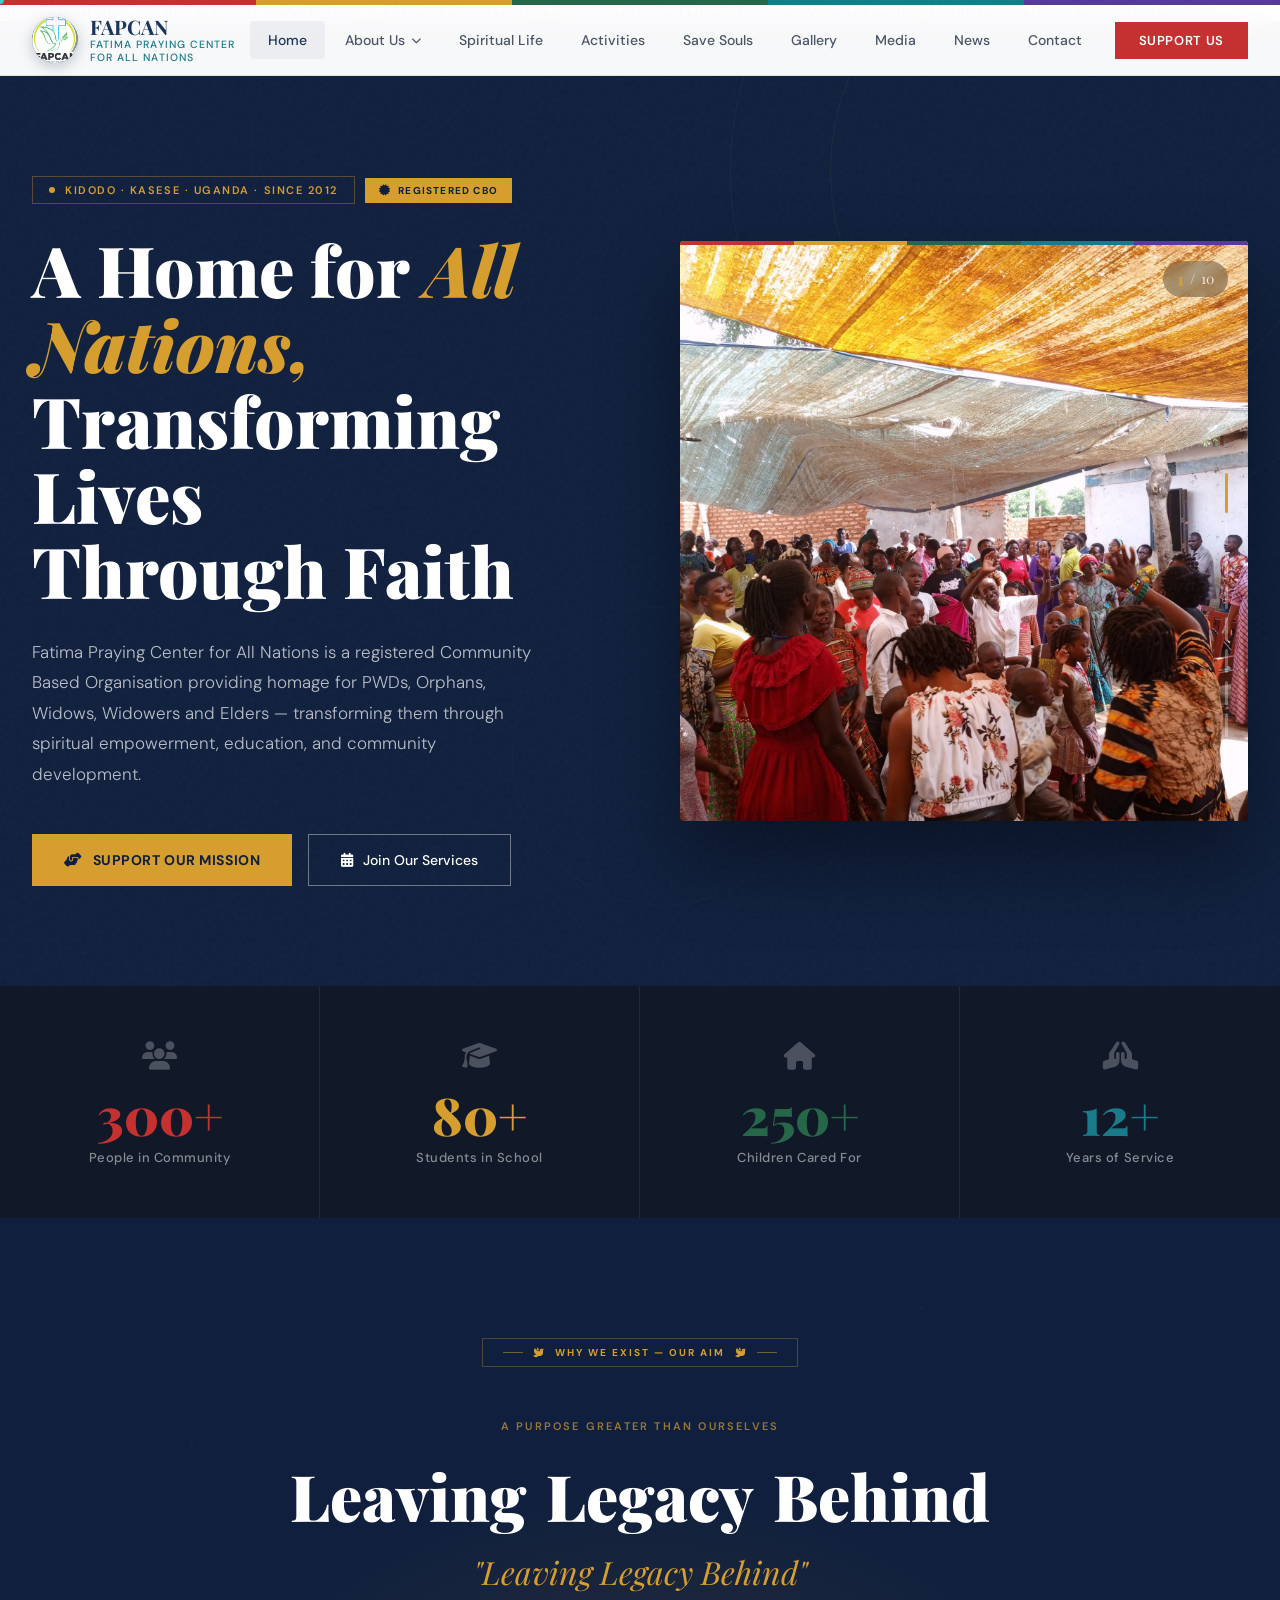
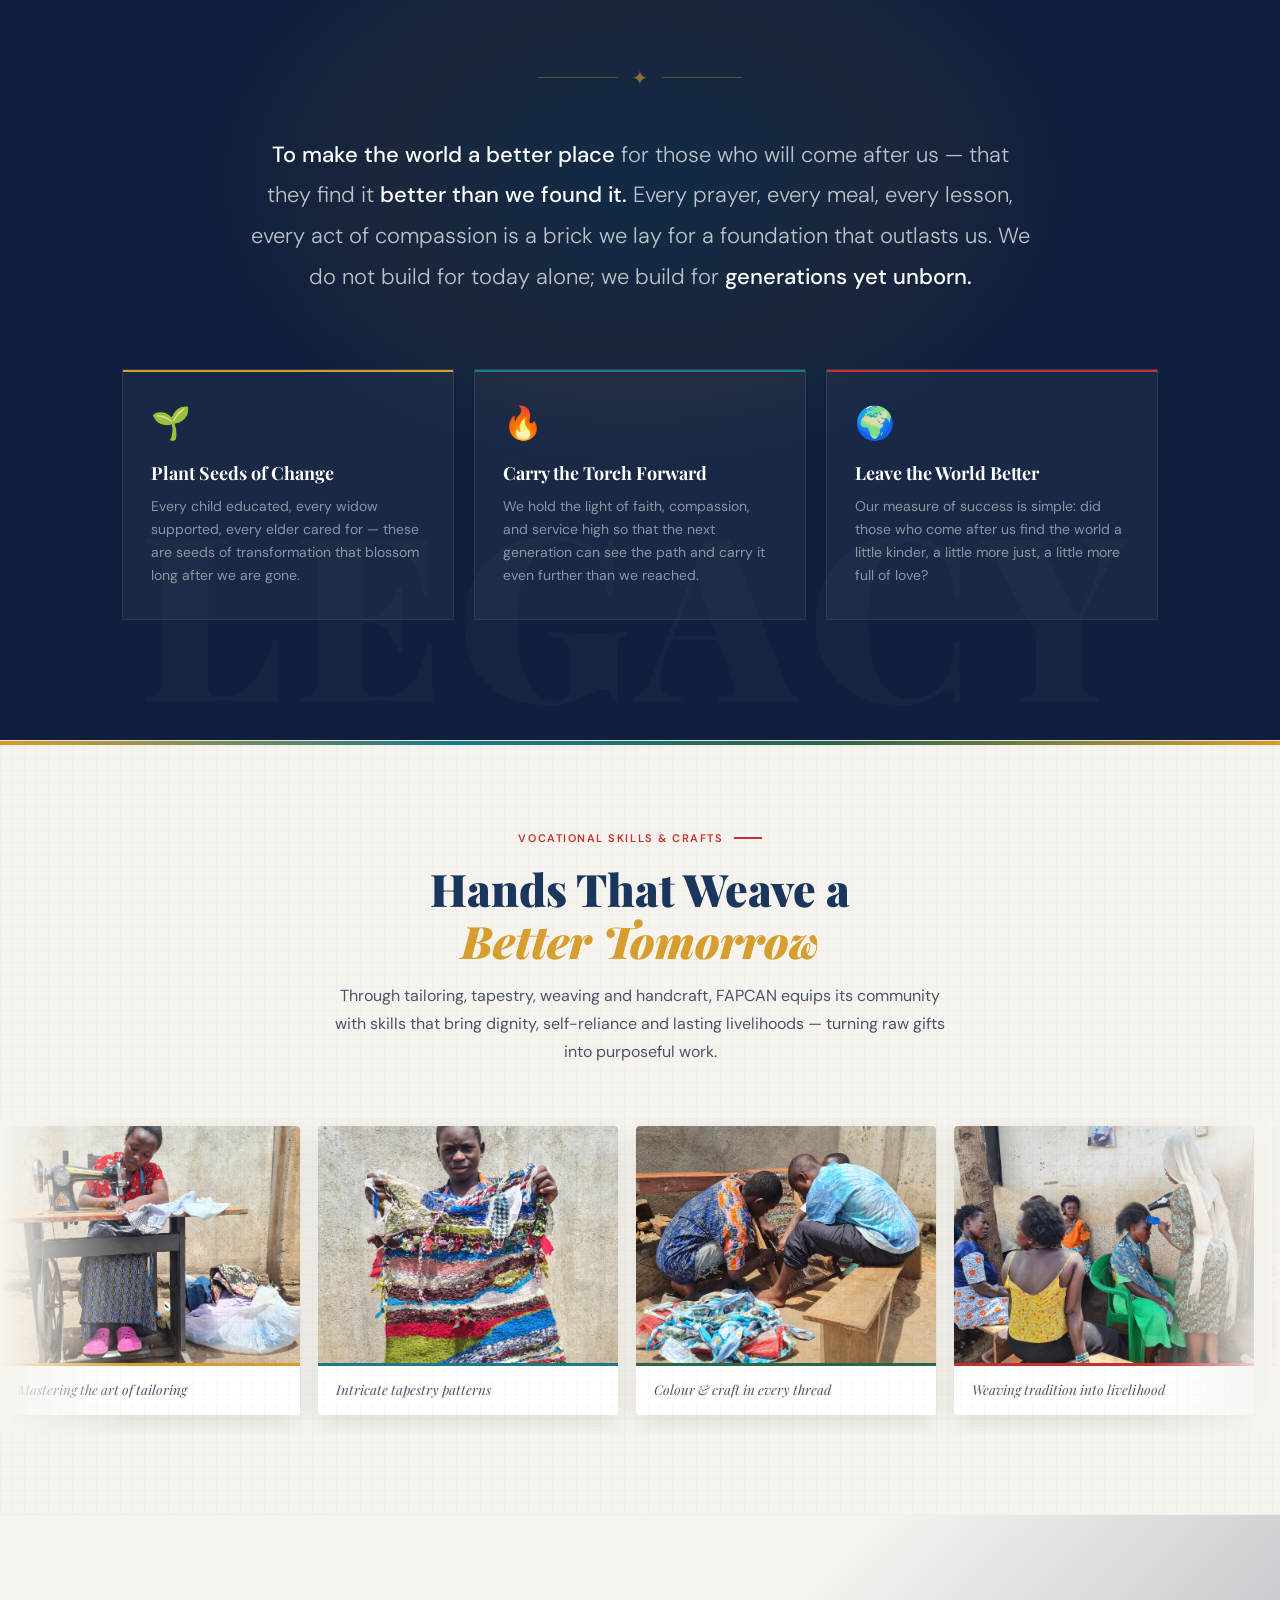
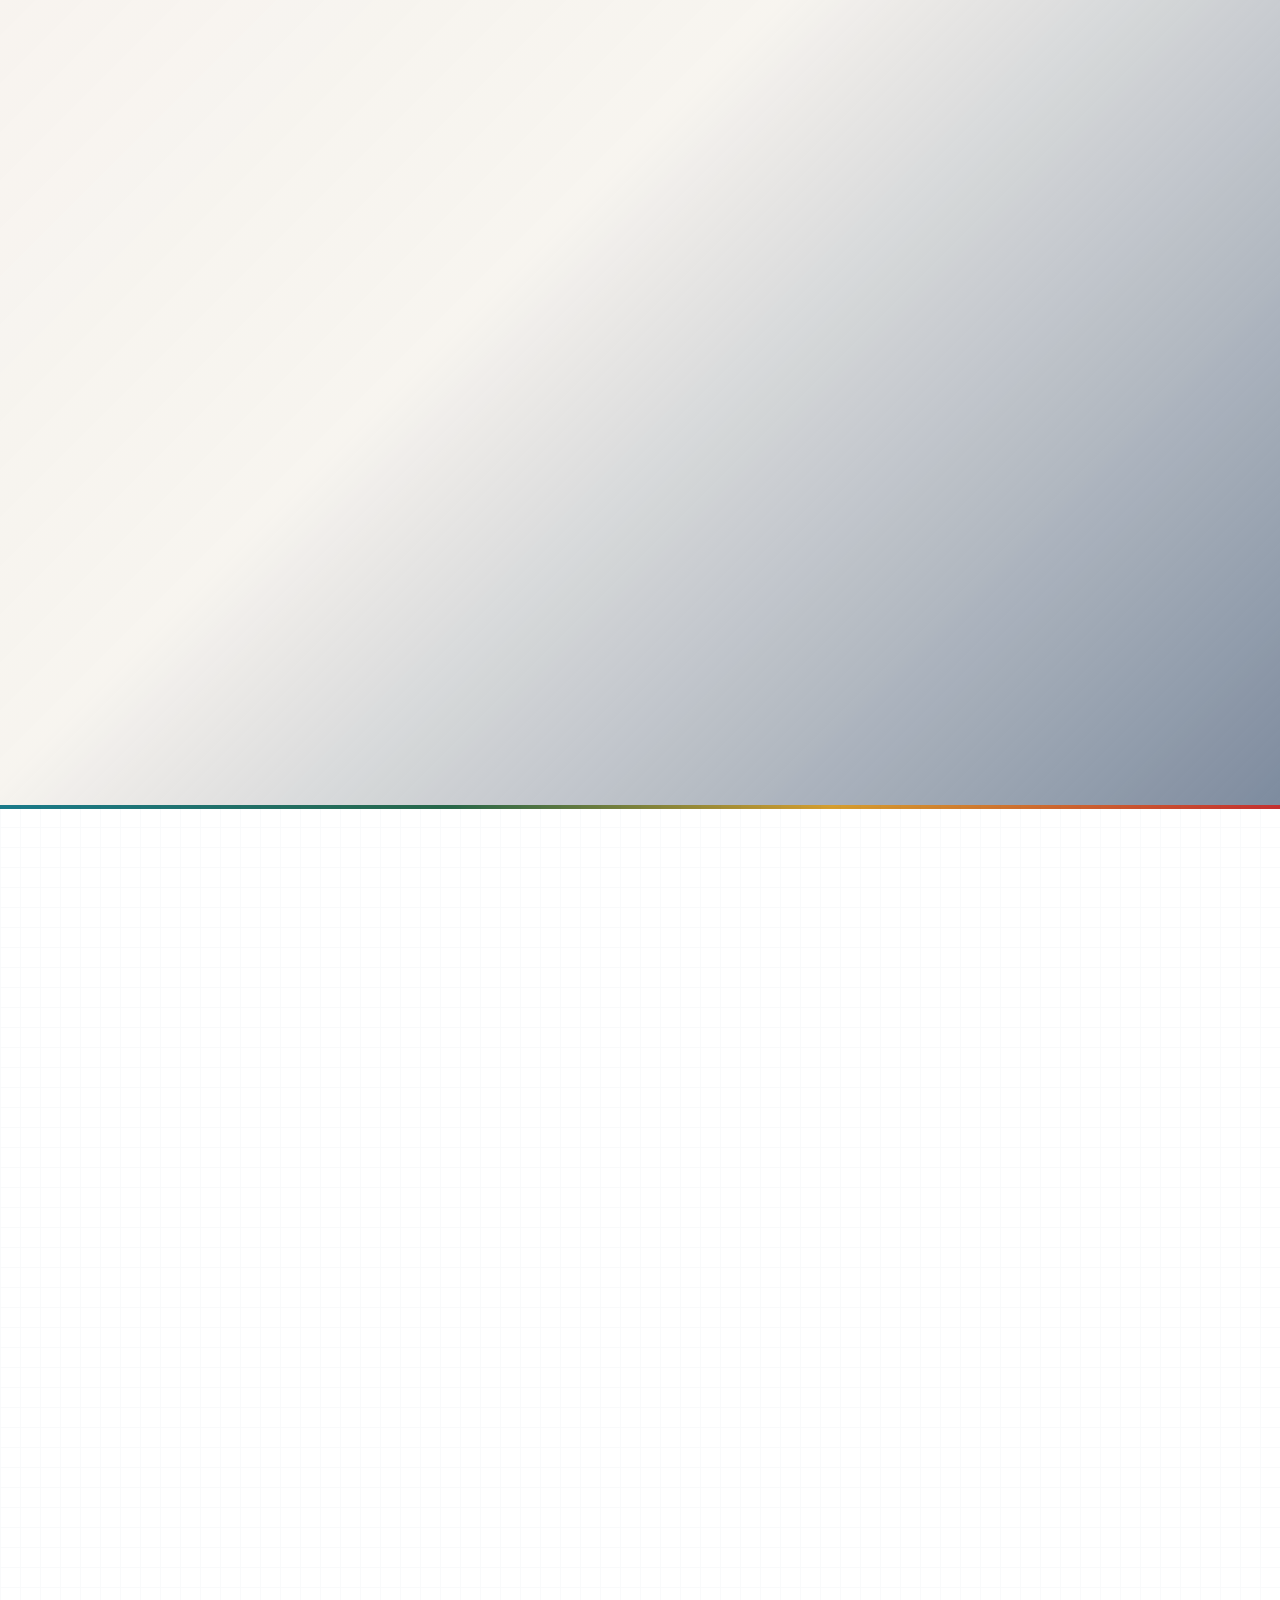
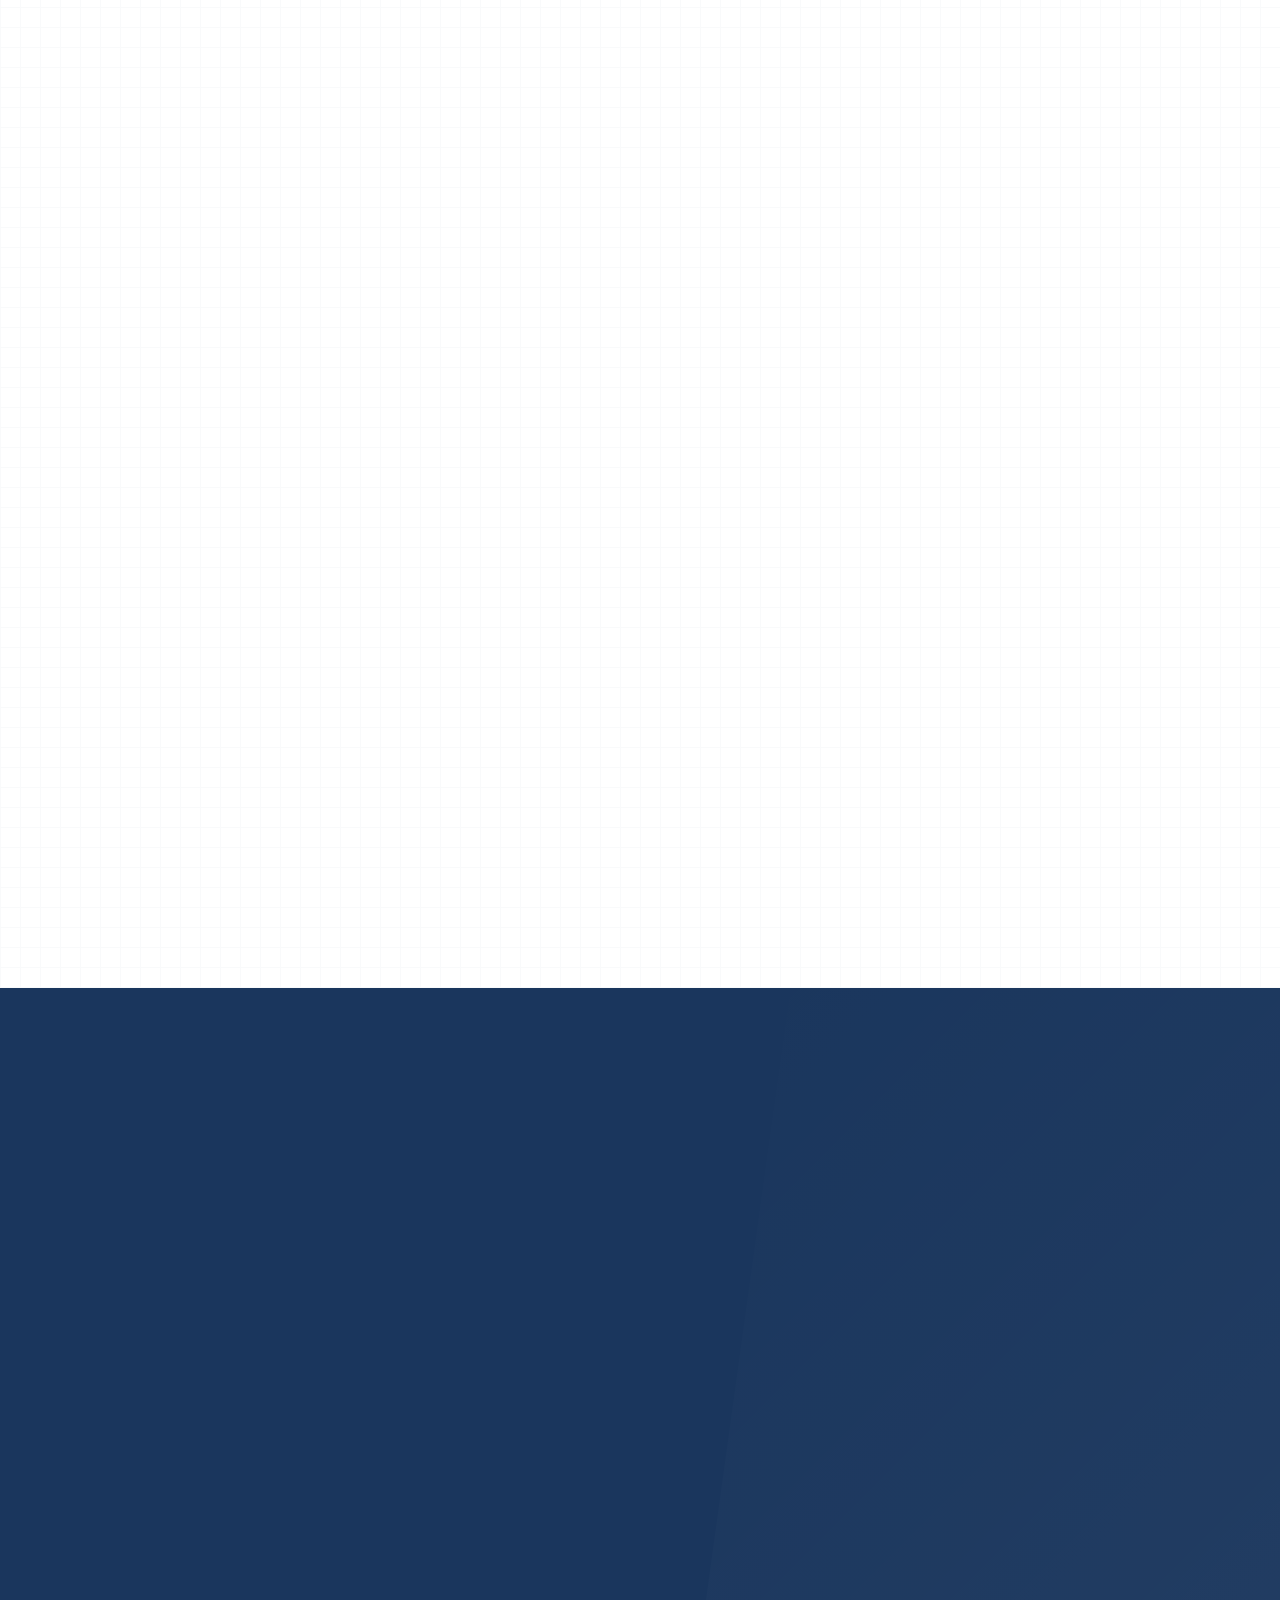
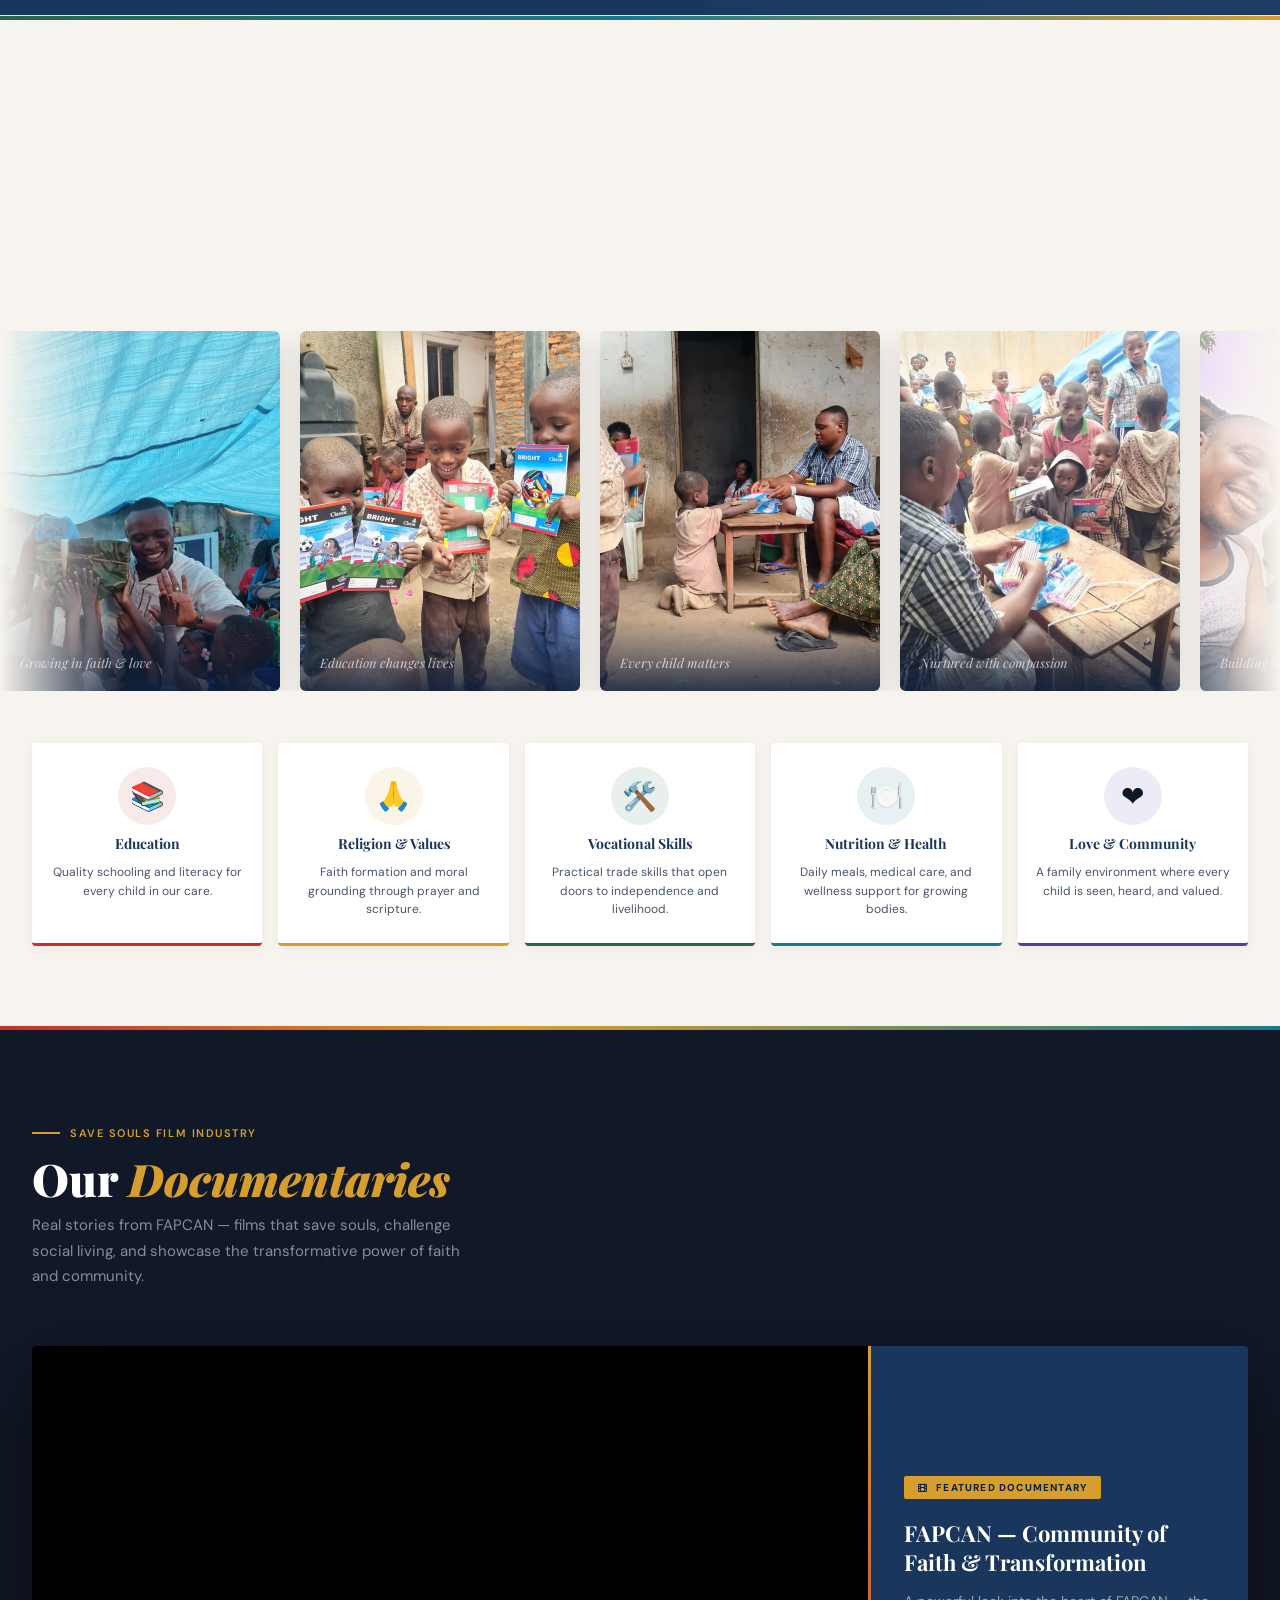
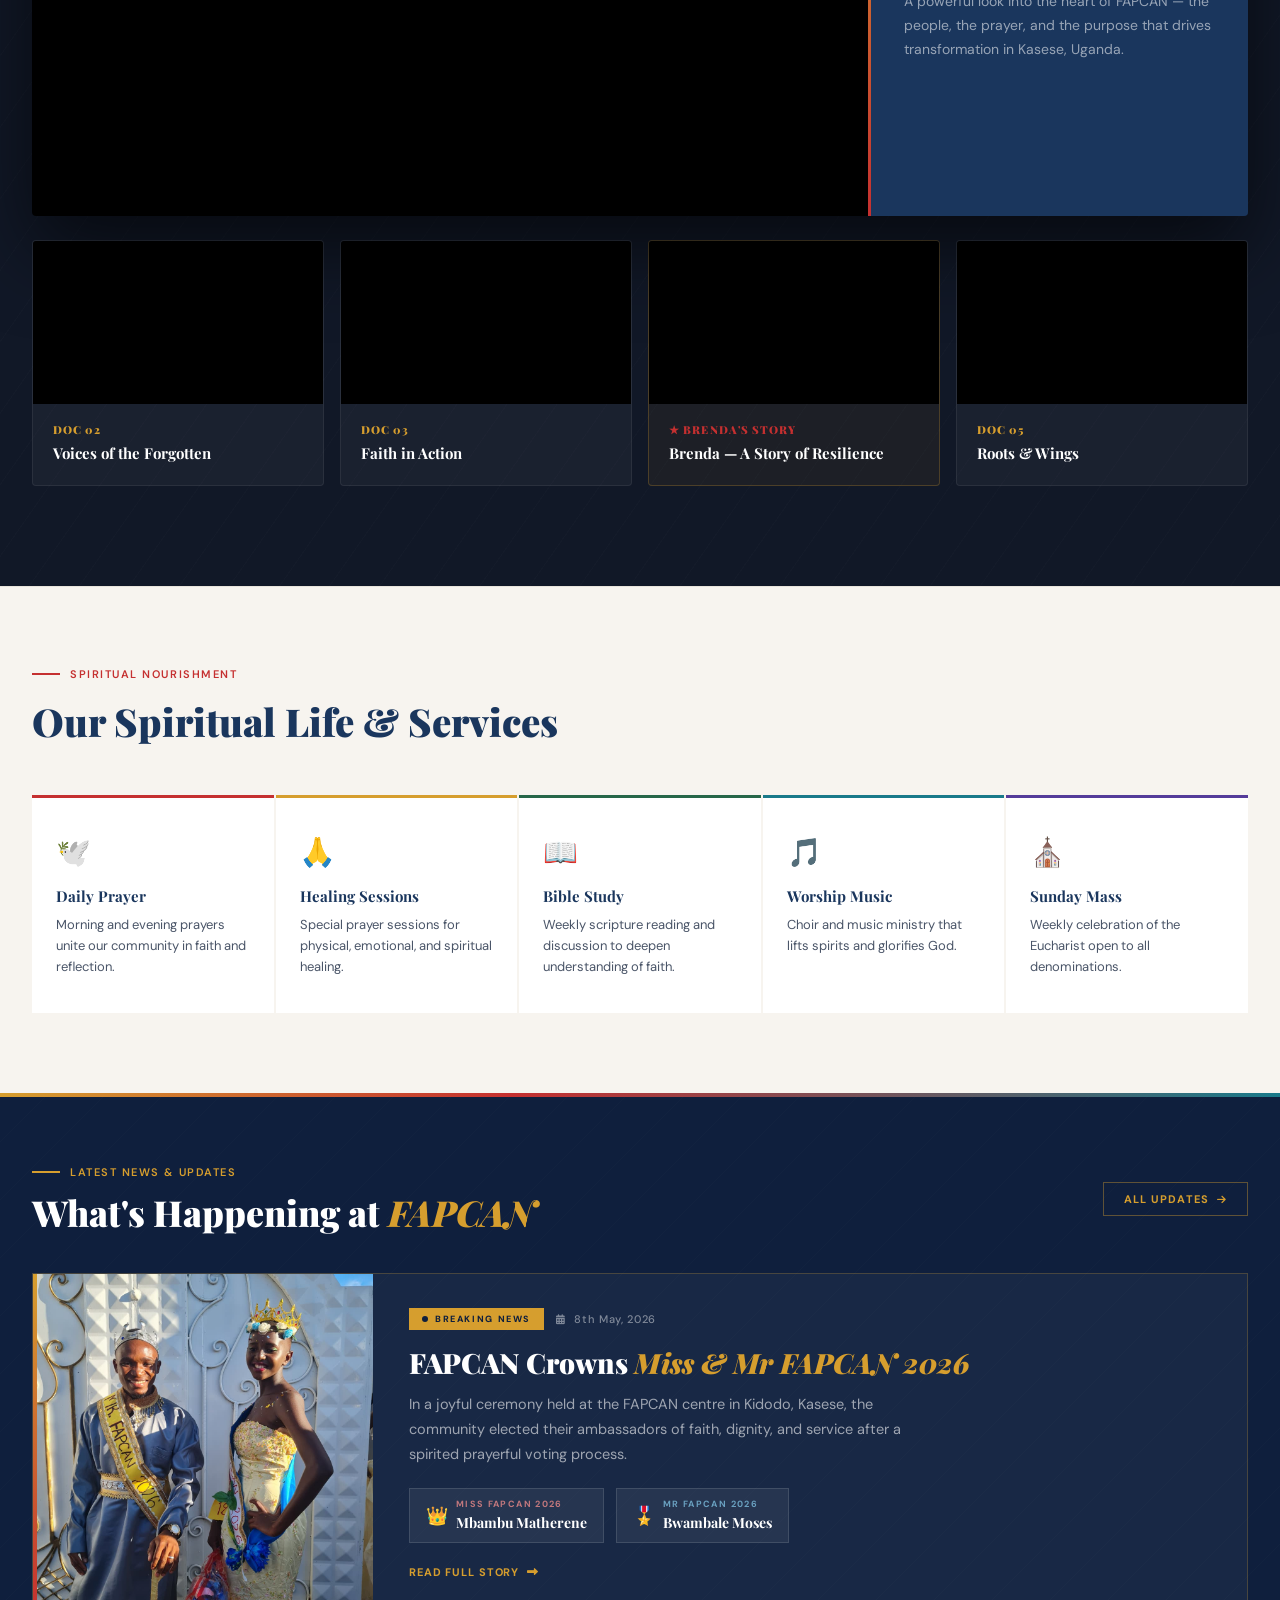
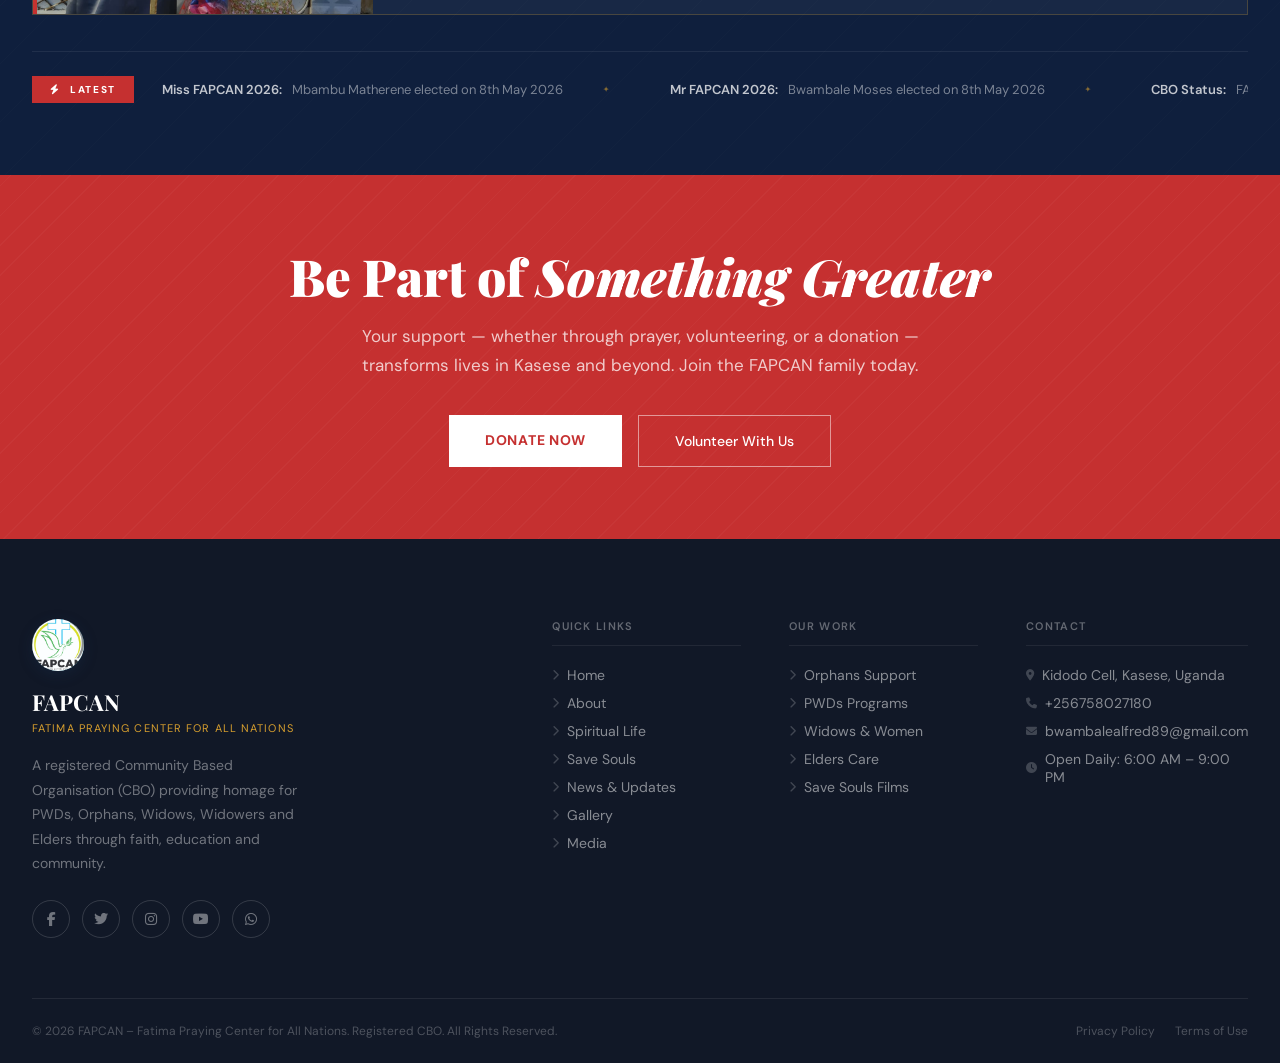
==== index.html @ edb36643 "Update index.html" ====
<!DOCTYPE html>
<html lang="en">
<head>
<meta charset="UTF-8">
<meta name="viewport" content="width=device-width, initial-scale=1.0">
<title>FAPCAN | Fatima Praying Center for All Nations</title>
<link rel="preconnect" href="https://fonts.googleapis.com">
<link href="https://fonts.googleapis.com/css2?family=Playfair+Display:ital,wght@0,400;0,600;0,700;0,900;1,400;1,700&family=DM+Sans:ital,wght@0,300;0,400;0,500;0,600;1,300&display=swap" rel="stylesheet">
<link rel="stylesheet" href="https://cdnjs.cloudflare.com/ajax/libs/font-awesome/6.4.0/css/all.min.css">
<style>
/* ══════════════════════════════════════════
   MIF DESIGN SYSTEM — FAPCAN EDITION
═══════════════════════════════════════════ */
:root {
  --navy:    #1A365D;
  --navy-dk: #0f1f3d;
  --red:     #C53030;
  --gold:    #D69E2E;
  --gold-lt: #F6E05E;
  --green:   #276749;
  --teal:    #1A7A8A;
  --purple:  #553C9A;
  --off-white: #F7F4EF;
  --light-gray: #E8E4DC;
  --mid:     #4A5568;
  --dark:    #111827;
  --white:   #FFFFFF;
  --font-serif: 'Playfair Display', Georgia, serif;
  --font-sans:  'DM Sans', system-ui, sans-serif;
  --ease-out: cubic-bezier(0.16, 1, 0.3, 1);
  --ease-in-out: cubic-bezier(0.45, 0, 0.55, 1);
}

*, *::before, *::after { box-sizing: border-box; margin: 0; padding: 0; }
html { scroll-behavior: smooth; font-size: 16px; }

body {
  font-family: var(--font-sans);
  background: var(--off-white);
  color: var(--dark);
  overflow-x: hidden;
  cursor: none;
}

/* ── CUSTOM CURSOR ── */
.cursor {
  position: fixed; top: 0; left: 0; z-index: 9999;
  pointer-events: none; mix-blend-mode: difference;
}
.cursor-dot {
  width: 8px; height: 8px; border-radius: 50%;
  background: var(--white); transform: translate(-50%, -50%);
  transition: transform 0.1s;
}
.cursor-ring {
  width: 36px; height: 36px; border-radius: 50%;
  border: 1.5px solid rgba(255,255,255,0.6);
  transform: translate(-50%, -50%);
  transition: width 0.3s var(--ease-out), height 0.3s var(--ease-out), opacity 0.3s, transform 0.08s;
  margin-top: -22px; margin-left: -14px;
}
body.hovering .cursor-ring {
  width: 56px; height: 56px; opacity: 0.5;
}

/* ── COLOUR BAND ── */
.colour-band {
  height: 5px; width: 100%;
  background: linear-gradient(to right,
    var(--red) 0%,   var(--red) 20%,
    var(--gold) 20%, var(--gold) 40%,
    var(--green) 40%,var(--green) 60%,
    var(--teal) 60%, var(--teal) 80%,
    var(--purple) 80%,var(--purple) 100%);
  position: fixed; top: 0; left: 0; z-index: 1001;
  transform-origin: left;
  animation: bandReveal 1s var(--ease-out) both;
}
@keyframes bandReveal { from { transform: scaleX(0); } to { transform: scaleX(1); } }

/* ── NAV ── */
nav {
  position: fixed; top: 5px; left: 0; right: 0; z-index: 1000;
  background: rgba(255,255,255,0.97);
  border-bottom: 1px solid var(--light-gray);
  backdrop-filter: blur(12px);
  transition: box-shadow 0.3s;
}
nav.scrolled { box-shadow: 0 4px 24px rgba(0,0,0,0.08); }
.nav-inner {
  max-width: 1320px; margin: 0 auto; padding: 0 32px;
  display: flex; align-items: center; justify-content: space-between;
  height: 70px;
}
.logo { display: flex; align-items: center; gap: 12px; text-decoration: none; }
.logo-badge {
  width: 46px; height: 46px; border-radius: 50%; flex-shrink: 0;
  background: linear-gradient(135deg, var(--navy), var(--teal));
  display: flex; align-items: center; justify-content: center;
  overflow: hidden;
  box-shadow: 0 4px 14px rgba(26,54,93,0.25);
}
.logo-badge img { width: 100%; height: 100%; object-fit: cover; }
.logo-badge-fallback {
  font-family: var(--font-serif); font-weight: 900; font-size: 15px;
  color: white; letter-spacing: -0.5px;
}
.logo-text { display: flex; flex-direction: column; }
.logo-text strong {
  font-family: var(--font-serif); font-weight: 700; font-size: 20px;
  color: var(--navy); line-height: 1.1;
}
.logo-text span {
  font-size: 10.5px; font-weight: 500; color: var(--teal);
  letter-spacing: 0.1em; text-transform: uppercase;
}
.nav-links { display: flex; list-style: none; gap: 2px; }
.nav-item { position: relative; }
.nav-link {
  display: flex; align-items: center; gap: 6px; padding: 10px 18px;
  font-size: 14px; font-weight: 500; color: var(--mid);
  text-decoration: none; border-radius: 4px;
  transition: color 0.2s, background 0.2s;
}
.nav-link:hover, .nav-link.active { color: var(--navy); background: rgba(26,54,93,0.05); }
.nav-link .arr { font-size: 10px; transition: transform 0.25s; }
.nav-item:hover .arr { transform: rotate(180deg); }

.dropdown {
  position: absolute; top: calc(100% + 8px); left: 0;
  background: var(--white); min-width: 260px;
  border: 1px solid var(--light-gray); border-radius: 8px;
  box-shadow: 0 16px 48px rgba(0,0,0,0.12);
  opacity: 0; visibility: hidden; transform: translateY(10px);
  transition: opacity 0.25s var(--ease-out), transform 0.25s var(--ease-out), visibility 0.25s;
  z-index: 200; overflow: hidden;
}
.nav-item:hover .dropdown { opacity: 1; visibility: visible; transform: translateY(0); }
.dropdown a {
  display: flex; align-items: center; gap: 12px;
  padding: 14px 20px; font-size: 14px; font-weight: 500; color: var(--mid);
  text-decoration: none; border-bottom: 1px solid rgba(0,0,0,0.04);
  transition: background 0.15s, color 0.15s, padding-left 0.2s;
}
.dropdown a:last-child { border-bottom: none; }
.dropdown a:hover { background: var(--off-white); color: var(--navy); padding-left: 26px; }
.dropdown a i { color: var(--red); width: 18px; text-align: center; font-size: 13px; }
.nav-cta {
  background: var(--red); color: white; border: none; cursor: pointer;
  padding: 10px 24px; font-size: 13px; font-weight: 600;
  letter-spacing: 0.05em; text-transform: uppercase;
  transition: background 0.2s, transform 0.15s;
  text-decoration: none; display: inline-block;
}
.nav-cta:hover { background: #9B2C2C; transform: translateY(-1px); }
.hamburger { display: none; cursor: pointer; padding: 6px; background: none; border: none; flex-direction: column; gap: 5px; }
.hamburger span { display: block; width: 24px; height: 2px; background: var(--navy); transition: transform 0.3s, opacity 0.3s; }

/* ── HERO ── */
.hero {
  background: var(--navy-dk);
  min-height: 100vh; padding-top: 75px;
  position: relative; overflow: hidden;
  display: flex; align-items: center;
}

.hero-geo {
  position: absolute; inset: 0; overflow: hidden;
  pointer-events: none;
}
.hero-geo-ring {
  position: absolute; border-radius: 50%;
  border: 1px solid rgba(255,255,255,0.04);
  animation: geoSpin linear infinite;
}
.hero-geo-ring:nth-child(1) { width: 700px; height: 700px; top: -200px; right: -150px; animation-duration: 60s; }
.hero-geo-ring:nth-child(2) { width: 500px; height: 500px; top: -100px; right: -50px; animation-duration: 45s; animation-direction: reverse; border-color: rgba(214,158,46,0.08); }
.hero-geo-ring:nth-child(3) { width: 300px; height: 300px; bottom: 80px; left: 40%; animation-duration: 35s; border-color: rgba(39,103,73,0.1); }
@keyframes geoSpin { from { transform: rotate(0deg); } to { transform: rotate(360deg); } }

.hero::after {
  content: '';
  position: absolute; inset: 0; pointer-events: none; opacity: 0.035;
  background-image: url("data:image/svg+xml,%3Csvg viewBox='0 0 256 256' xmlns='http://www.w3.org/2000/svg'%3E%3Cfilter id='noise'%3E%3CfeTurbulence type='fractalNoise' baseFrequency='0.9' numOctaves='4' stitchTiles='stitch'/%3E%3C/filter%3E%3Crect width='100%25' height='100%25' filter='url(%23noise)'/%3E%3C/svg%3E");
}

.hero-inner {
  max-width: 1320px; margin: 0 auto; padding: 80px 32px 100px;
  display: grid; grid-template-columns: 1fr 1fr; gap: 80px; align-items: center;
  position: relative; z-index: 2;
}
.hero-badges {
  display: flex; align-items: center; gap: 10px; flex-wrap: wrap;
  margin-bottom: 28px;
  animation: fadeUp 0.8s 0.2s var(--ease-out) both;
}
.hero-tag {
  display: inline-flex; align-items: center; gap: 10px;
  font-size: 11px; font-weight: 600; letter-spacing: 0.14em; text-transform: uppercase;
  color: var(--gold); border: 1px solid rgba(214,158,46,0.35);
  padding: 6px 16px;
}
.hero-tag::before { content: ''; width: 6px; height: 6px; border-radius: 50%; background: var(--gold); animation: pulse 2s infinite; }
@keyframes pulse { 0%,100%{opacity:1;transform:scale(1)} 50%{opacity:0.5;transform:scale(0.8)} }

/* ── REGISTERED CBO BADGE ── */
.hero-cbo-badge {
  display: inline-flex; align-items: center; gap: 7px;
  font-size: 10px; font-weight: 700; letter-spacing: 0.12em; text-transform: uppercase;
  color: var(--navy-dk);
  background: var(--gold);
  padding: 6px 14px;
  position: relative;
}
.hero-cbo-badge i { font-size: 11px; }

.hero-text h1 {
  font-family: var(--font-serif); font-weight: 900;
  font-size: clamp(38px, 5.5vw, 72px); line-height: 1.07;
  color: white; margin-bottom: 28px;
  animation: fadeUp 0.9s 0.35s var(--ease-out) both;
}
.hero-text h1 em { font-style: italic; color: var(--gold); }
.hero-text p {
  font-size: 17px; font-weight: 300; color: rgba(255,255,255,0.7);
  max-width: 500px; line-height: 1.8; margin-bottom: 44px;
  animation: fadeUp 0.9s 0.5s var(--ease-out) both;
}
.hero-btns {
  display: flex; gap: 16px; flex-wrap: wrap;
  animation: fadeUp 0.9s 0.65s var(--ease-out) both;
}
.btn-hero-primary {
  background: var(--gold); color: var(--navy-dk); border: none;
  padding: 16px 32px; font-size: 14px; font-weight: 700;
  letter-spacing: 0.04em; text-transform: uppercase; cursor: pointer;
  text-decoration: none; display: inline-flex; align-items: center; gap: 10px;
  transition: background 0.2s, transform 0.2s, box-shadow 0.2s;
}
.btn-hero-primary:hover { background: var(--gold-lt); transform: translateY(-3px); box-shadow: 0 12px 30px rgba(214,158,46,0.4); }
.btn-hero-outline {
  background: transparent; color: white;
  border: 1.5px solid rgba(255,255,255,0.4);
  padding: 16px 32px; font-size: 14px; font-weight: 500;
  cursor: pointer; text-decoration: none; display: inline-flex; align-items: center; gap: 10px;
  transition: border-color 0.2s, background 0.2s, transform 0.2s;
}
.btn-hero-outline:hover { border-color: white; background: rgba(255,255,255,0.08); transform: translateY(-3px); }

.hero-media { position: relative; animation: fadeUp 1s 0.4s var(--ease-out) both; }
.slider {
  position: relative; width: 100%; aspect-ratio: 3/4; max-height: 580px;
  overflow: hidden; border-radius: 4px;
  box-shadow: 0 40px 80px rgba(0,0,0,0.4);
}
.slider::before {
  content: ''; position: absolute; top: 0; left: 0; right: 0; height: 4px; z-index: 10;
  background: linear-gradient(to right,
    var(--red) 0%,var(--red) 20%,
    var(--gold) 20%,var(--gold) 40%,
    var(--green) 40%,var(--green) 60%,
    var(--teal) 60%,var(--teal) 80%,
    var(--purple) 80%,var(--purple) 100%);
}
.slide {
  position: absolute; inset: 0; opacity: 0;
  transition: opacity 1.2s var(--ease-in-out);
}
.slide.active { opacity: 1; }
.slide img {
  width: 100%; height: 100%; object-fit: cover;
  transition: transform 8s linear;
  transform: scale(1.02);
}
.slide.active img { transform: scale(1.07); }

.slider-counter {
  position: absolute; top: 20px; right: 20px; z-index: 10;
  display: flex; align-items: center; gap: 6px;
  font-family: var(--font-serif); font-size: 14px; color: rgba(255,255,255,0.8);
  background: rgba(0,0,0,0.3); backdrop-filter: blur(6px);
  padding: 6px 14px; border-radius: 20px;
}
.slider-counter .current { font-weight: 700; color: var(--gold); font-size: 18px; }
.slider-dots {
  position: absolute; bottom: 20px; right: 20px; z-index: 10;
  display: flex; gap: 8px; flex-direction: column;
}
.dot {
  width: 3px; height: 24px; border-radius: 2px;
  background: rgba(255,255,255,0.3); cursor: pointer;
  transition: background 0.3s, height 0.3s;
}
.dot.active { background: var(--gold); height: 40px; }

@keyframes fadeUp {
  from { opacity: 0; transform: translateY(32px); }
  to   { opacity: 1; transform: translateY(0); }
}

/* ── IMPACT STRIP ── */
.impact-strip {
  background: var(--dark); padding: 0;
  display: grid; grid-template-columns: repeat(4, 1fr);
}
.impact-item {
  padding: 52px 32px; border-right: 1px solid rgba(255,255,255,0.07);
  text-align: center; position: relative; overflow: hidden;
  transition: background 0.3s;
}
.impact-item:last-child { border-right: none; }
.impact-item::before {
  content: ''; position: absolute; bottom: 0; left: 0; right: 0; height: 3px;
  transform: scaleX(0); transform-origin: left;
  transition: transform 0.4s var(--ease-out);
}
.impact-item:nth-child(1)::before { background: var(--red); }
.impact-item:nth-child(2)::before { background: var(--gold); }
.impact-item:nth-child(3)::before { background: var(--green); }
.impact-item:nth-child(4)::before { background: var(--teal); }
.impact-item:hover::before { transform: scaleX(1); }
.impact-item:hover { background: rgba(255,255,255,0.03); }
.impact-icon { font-size: 28px; color: rgba(255,255,255,0.25); margin-bottom: 14px; }
.impact-num {
  font-family: var(--font-serif); font-weight: 900; font-size: 52px;
  color: white; line-height: 1; margin-bottom: 8px;
}
.impact-item:nth-child(1) .impact-num { color: var(--red); }
.impact-item:nth-child(2) .impact-num { color: var(--gold); }
.impact-item:nth-child(3) .impact-num { color: var(--green); }
.impact-item:nth-child(4) .impact-num { color: var(--teal); }
.impact-label { font-size: 13px; font-weight: 500; color: rgba(255,255,255,0.5); letter-spacing: 0.04em; }

/* ── SECTION COMMON ── */
.section-label {
  font-size: 11px; font-weight: 600; letter-spacing: 0.14em;
  text-transform: uppercase; color: var(--red); margin-bottom: 14px;
  display: flex; align-items: center; gap: 10px;
}
.section-label::before { content: ''; width: 28px; height: 2px; background: var(--red); display: block; }

/* ── REVEAL ANIMATION ── */
.reveal {
  opacity: 0; transform: translateY(40px);
  transition: opacity 0.8s var(--ease-out), transform 0.8s var(--ease-out);
}
.reveal.visible { opacity: 1; transform: none; }
.reveal-left { opacity: 0; transform: translateX(-50px); transition: opacity 0.9s var(--ease-out), transform 0.9s var(--ease-out); }
.reveal-left.visible { opacity: 1; transform: none; }
.reveal-right { opacity: 0; transform: translateX(50px); transition: opacity 0.9s var(--ease-out), transform 0.9s var(--ease-out); }
.reveal-right.visible { opacity: 1; transform: none; }
.reveal-delay-1 { transition-delay: 0.1s; }
.reveal-delay-2 { transition-delay: 0.2s; }
.reveal-delay-3 { transition-delay: 0.3s; }
.reveal-delay-4 { transition-delay: 0.4s; }

/* ═══════════════════════════════════════════════════
   ── NEWS & UPDATES SECTION — BRIEF STYLE ──
═══════════════════════════════════════════════════ */
.news-section {
  background: var(--navy-dk);
  padding: 72px 0;
  position: relative;
  overflow: hidden;
}
.news-section::before {
  content: '';
  position: absolute; inset: 0; pointer-events: none;
  background: repeating-linear-gradient(
    -45deg,
    transparent 0, transparent 40px,
    rgba(255,255,255,0.012) 40px, rgba(255,255,255,0.012) 41px
  );
}
.news-section::after {
  content: '';
  position: absolute; top: 0; left: 0; right: 0; height: 4px;
  background: linear-gradient(to right, var(--gold) 0%, var(--red) 40%, var(--teal) 100%);
}

.news-inner {
  max-width: 1320px; margin: 0 auto; padding: 0 32px;
  position: relative; z-index: 2;
}

/* Section header row */
.news-header {
  display: flex; justify-content: space-between; align-items: center;
  margin-bottom: 40px; flex-wrap: wrap; gap: 16px;
}
.news-header-left .section-label { color: var(--gold); }
.news-header-left .section-label::before { background: var(--gold); }
.news-header-left h2 {
  font-family: var(--font-serif); font-weight: 900;
  font-size: clamp(22px, 2.8vw, 36px); color: var(--white); line-height: 1.1;
}
.news-header-left h2 em { font-style: italic; color: var(--gold); }
.news-view-all {
  display: inline-flex; align-items: center; gap: 8px;
  font-size: 11px; font-weight: 700; letter-spacing: 0.1em; text-transform: uppercase;
  color: var(--gold); border: 1px solid rgba(214,158,46,0.4);
  padding: 9px 20px; text-decoration: none; flex-shrink: 0;
  transition: background 0.2s, border-color 0.2s;
}
.news-view-all:hover { background: rgba(214,158,46,0.1); border-color: var(--gold); }

/* ── Compact event card ── */
.news-event-card {
  display: grid;
  grid-template-columns: 340px 1fr;
  gap: 0;
  border: 1px solid rgba(214,158,46,0.25);
  overflow: hidden;
  background: rgba(255,255,255,0.04);
  transition: border-color 0.3s;
}
.news-event-card:hover { border-color: rgba(214,158,46,0.5); }

.news-event-img {
  position: relative; overflow: hidden;
  background: rgba(255,255,255,0.04);
}
.news-event-img img {
  width: 100%; height: 100%;
  object-fit: cover; object-position: center top;
  display: block;
  transition: transform 0.6s var(--ease-out);
}
.news-event-card:hover .news-event-img img { transform: scale(1.04); }
.news-event-img-bar {
  position: absolute; top: 0; left: 0; bottom: 0; width: 4px;
  background: linear-gradient(to bottom, var(--gold), var(--red));
}

.news-event-body {
  padding: 32px 36px;
  display: flex; flex-direction: column; justify-content: center;
}

.news-event-meta {
  display: flex; align-items: center; gap: 12px; flex-wrap: wrap;
  margin-bottom: 16px;
}
.badge-breaking {
  display: inline-flex; align-items: center; gap: 7px;
  background: var(--gold); color: var(--navy-dk);
  font-size: 9px; font-weight: 800; letter-spacing: 0.18em; text-transform: uppercase;
  padding: 5px 13px;
}
.badge-breaking::before {
  content: '';
  width: 6px; height: 6px; border-radius: 50%; background: var(--navy-dk);
  animation: blinkDot 1.2s infinite;
}
@keyframes blinkDot { 0%,100%{opacity:1} 50%{opacity:0.3} }
.badge-date {
  font-size: 11px; font-weight: 500; color: rgba(255,255,255,0.45);
  letter-spacing: 0.06em;
}

.news-event-body h3 {
  font-family: var(--font-serif); font-weight: 900;
  font-size: clamp(20px, 2.2vw, 28px); color: white; line-height: 1.2;
  margin-bottom: 12px;
}
.news-event-body h3 em { font-style: italic; color: var(--gold); }

.news-event-body p {
  font-size: 14.5px; color: rgba(255,255,255,0.58); line-height: 1.72;
  margin-bottom: 22px; max-width: 520px;
}

/* Winner name tags */
.winners-inline {
  display: flex; gap: 12px; flex-wrap: wrap; margin-bottom: 22px;
}
.winner-tag {
  display: inline-flex; align-items: center; gap: 8px;
  background: rgba(255,255,255,0.06);
  border: 1px solid rgba(255,255,255,0.12);
  padding: 9px 16px;
  transition: border-color 0.3s;
}
.winner-tag:hover { border-color: rgba(214,158,46,0.4); }
.winner-tag-crown { font-size: 18px; }
.winner-tag-info {}
.winner-tag-role {
  font-size: 9px; font-weight: 700; letter-spacing: 0.15em; text-transform: uppercase;
  color: rgba(255,255,255,0.38); display: block; margin-bottom: 2px;
}
.winner-tag.miss .winner-tag-role { color: rgba(232,136,136,0.8); }
.winner-tag.mr   .winner-tag-role { color: rgba(123,188,220,0.8); }
.winner-tag-name {
  font-family: var(--font-serif); font-weight: 700; font-size: 14px; color: white;
}

.news-read-link {
  display: inline-flex; align-items: center; gap: 8px;
  font-size: 11px; font-weight: 700; letter-spacing: 0.08em; text-transform: uppercase;
  color: var(--gold); text-decoration: none;
  transition: gap 0.2s;
}
.news-read-link:hover { gap: 14px; }

/* Ticker */
.news-ticker {
  margin-top: 36px;
  border-top: 1px solid rgba(255,255,255,0.07);
  padding-top: 24px;
  display: flex; align-items: center; gap: 0;
  overflow: hidden;
}
.ticker-label {
  flex-shrink: 0;
  background: var(--red); color: white;
  font-size: 10px; font-weight: 800; letter-spacing: 0.16em; text-transform: uppercase;
  padding: 7px 18px; margin-right: 28px; white-space: nowrap;
}
.ticker-track-outer {
  overflow: hidden; flex: 1; position: relative;
}
.ticker-track {
  display: flex; gap: 60px;
  animation: tickerScroll 28s linear infinite;
  white-space: nowrap; width: max-content;
}
.ticker-track:hover { animation-play-state: paused; }
@keyframes tickerScroll {
  from { transform: translateX(0); }
  to   { transform: translateX(-50%); }
}
.ticker-item {
  display: flex; align-items: center; gap: 10px;
  font-size: 13px; color: rgba(255,255,255,0.45); flex-shrink: 0;
}
.ticker-item strong { color: rgba(255,255,255,0.75); font-weight: 600; }
.ticker-item::after {
  content: '✦'; font-size: 8px; color: var(--gold); margin-left: 30px; opacity: 0.6;
}

/* ═══════════════════════════════════════════════════
   ── WHY WE EXIST SECTION ──
═══════════════════════════════════════════════════ */
.why-exist {
  background: var(--navy-dk);
  padding: 120px 0;
  position: relative;
  overflow: hidden;
}

.why-exist::before {
  content: '';
  position: absolute; inset: 0; pointer-events: none;
  background-image:
    radial-gradient(1px 1px at 15% 20%, rgba(255,255,255,0.18) 0%, transparent 100%),
    radial-gradient(1px 1px at 72% 8%,  rgba(255,255,255,0.12) 0%, transparent 100%),
    radial-gradient(1px 1px at 40% 75%, rgba(255,255,255,0.15) 0%, transparent 100%),
    radial-gradient(1px 1px at 88% 55%, rgba(255,255,255,0.10) 0%, transparent 100%),
    radial-gradient(1px 1px at 5%  90%, rgba(255,255,255,0.14) 0%, transparent 100%),
    radial-gradient(1px 1px at 60% 40%, rgba(255,255,255,0.08) 0%, transparent 100%),
    radial-gradient(1px 1px at 30% 50%, rgba(214,158,46,0.20) 0%, transparent 100%),
    radial-gradient(1px 1px at 92% 30%, rgba(26,122,138,0.20) 0%, transparent 100%);
}

.why-exist::after {
  content: '';
  position: absolute;
  top: 50%; left: 50%;
  transform: translate(-50%, -50%);
  width: 900px; height: 600px;
  border-radius: 50%;
  background: radial-gradient(ellipse at center,
    rgba(26,122,138,0.12) 0%,
    rgba(214,158,46,0.06) 40%,
    transparent 70%);
  pointer-events: none;
}

.why-inner {
  max-width: 1100px; margin: 0 auto; padding: 0 32px;
  position: relative; z-index: 2;
  display: flex; flex-direction: column; align-items: center; text-align: center;
}

.why-label-pill {
  display: inline-flex; align-items: center; gap: 10px;
  font-size: 10px; font-weight: 700; letter-spacing: 0.2em;
  text-transform: uppercase; color: var(--gold);
  border: 1px solid rgba(214,158,46,0.3);
  padding: 7px 20px; margin-bottom: 52px;
  position: relative;
}
.why-label-pill::before,
.why-label-pill::after {
  content: ''; width: 20px; height: 1px; background: var(--gold); opacity: 0.5;
}

.why-eyebrow {
  font-size: 11px; font-weight: 600; letter-spacing: 0.2em;
  text-transform: uppercase; color: rgba(214,158,46,0.7);
  margin-bottom: 28px;
  opacity: 0;
  transition: opacity 0.6s ease;
}
.why-eyebrow.drop-done { opacity: 1; }

.why-headline {
  font-family: var(--font-serif); font-weight: 900;
  font-size: clamp(38px, 5vw, 78px);
  line-height: 1.08; color: white;
  margin-bottom: 20px;
  display: block;
}
.why-headline em { font-style: italic; color: var(--gold); }

.drop-letter {
  display: inline-block;
  opacity: 0;
  transform: translateY(-80px) rotateX(45deg);
  transition: opacity 0.55s var(--ease-out), transform 0.55s var(--ease-out);
  will-change: transform, opacity;
}
.drop-letter.landed {
  opacity: 1;
  transform: translateY(0) rotateX(0deg);
}
.drop-letter.space { width: 0.3em; }

.why-legacy {
  font-family: var(--font-serif); font-style: italic;
  font-size: clamp(20px, 2.5vw, 32px);
  color: var(--gold); font-weight: 400;
  margin-bottom: 40px; opacity: 0;
  transform: translateY(20px);
  transition: opacity 0.7s 0.2s var(--ease-out), transform 0.7s 0.2s var(--ease-out);
}
.why-legacy.drop-done { opacity: 1; transform: translateY(0); }

.why-ornament {
  display: flex; align-items: center; gap: 14px;
  margin: 32px 0 44px; opacity: 0;
  transition: opacity 0.6s 0.4s ease;
}
.why-ornament.drop-done { opacity: 1; }
.why-ornament-line { width: 80px; height: 1px; background: rgba(214,158,46,0.35); }
.why-ornament-cross {
  font-size: 20px; color: var(--gold); opacity: 0.6;
  animation: ornamentPulse 3s infinite ease-in-out;
}
@keyframes ornamentPulse { 0%,100%{opacity:0.6;transform:scale(1)} 50%{opacity:1;transform:scale(1.12)} }

.why-quote {
  font-size: clamp(16px, 2vw, 22px);
  font-weight: 300; color: rgba(255,255,255,0.72);
  max-width: 780px; line-height: 1.85;
  opacity: 0; transform: translateY(24px);
  transition: opacity 0.8s 0.5s var(--ease-out), transform 0.8s 0.5s var(--ease-out);
}
.why-quote.drop-done { opacity: 1; transform: translateY(0); }
.why-quote strong { color: white; font-weight: 500; }

.why-cards {
  display: grid; grid-template-columns: repeat(3, 1fr);
  gap: 20px; margin-top: 72px; width: 100%;
  opacity: 0; transform: translateY(30px);
  transition: opacity 0.8s 0.7s var(--ease-out), transform 0.8s 0.7s var(--ease-out);
}
.why-cards.drop-done { opacity: 1; transform: translateY(0); }
.why-card {
  background: rgba(255,255,255,0.04);
  border: 1px solid rgba(255,255,255,0.08);
  padding: 32px 28px; text-align: left;
  position: relative; overflow: hidden;
  transition: background 0.3s, border-color 0.3s, transform 0.3s;
}
.why-card:hover {
  background: rgba(255,255,255,0.07);
  border-color: rgba(214,158,46,0.3);
  transform: translateY(-5px);
}
.why-card::before {
  content: ''; position: absolute; top: 0; left: 0; right: 0; height: 2px;
}
.why-card:nth-child(1)::before { background: var(--gold); }
.why-card:nth-child(2)::before { background: var(--teal); }
.why-card:nth-child(3)::before { background: var(--red); }
.why-card-icon {
  font-size: 32px; margin-bottom: 18px; display: block;
}
.why-card h4 {
  font-family: var(--font-serif); font-weight: 700; font-size: 18px;
  color: white; margin-bottom: 10px; line-height: 1.25;
}
.why-card p { font-size: 14px; color: rgba(255,255,255,0.5); line-height: 1.65; }

.why-bg-word {
  position: absolute; bottom: -20px; left: 50%;
  transform: translateX(-50%);
  font-family: var(--font-serif); font-weight: 900;
  font-size: clamp(80px, 18vw, 260px);
  color: rgba(255,255,255,0.025);
  letter-spacing: 0.05em; text-transform: uppercase;
  pointer-events: none; user-select: none;
  white-space: nowrap; z-index: 1;
}

/* ══════════════════════════════════════════
   ── CRAFT SCROLL SECTION ──
══════════════════════════════════════════ */
.craft-scroll {
  background: var(--off-white);
  padding: 90px 0 80px;
  position: relative;
  overflow: hidden;
  border-top: 1px solid var(--light-gray);
}
.craft-scroll::before {
  content: '';
  position: absolute; top: 0; left: 0; right: 0; height: 4px;
  background: linear-gradient(to right,
    var(--gold) 0%, var(--teal) 35%, var(--green) 65%, var(--gold) 100%);
}
.craft-scroll::after {
  content: '';
  position: absolute; inset: 0; pointer-events: none; opacity: 0.025;
  background-image:
    repeating-linear-gradient(0deg, var(--navy) 0px, var(--navy) 1px, transparent 1px, transparent 12px),
    repeating-linear-gradient(90deg, var(--navy) 0px, var(--navy) 1px, transparent 1px, transparent 12px);
}
.craft-scroll-header {
  max-width: 1320px; margin: 0 auto 52px; padding: 0 32px;
  text-align: center; position: relative; z-index: 2;
}
.craft-scroll-header .section-label {
  justify-content: center; margin-bottom: 18px;
}
.craft-scroll-header .section-label::before { display: none; }
.craft-scroll-header .section-label::after {
  content: ''; width: 28px; height: 2px; background: var(--red); display: block;
}
.craft-scroll-header h2 {
  font-family: var(--font-serif); font-weight: 900;
  font-size: clamp(28px, 3.5vw, 50px); color: var(--navy);
  line-height: 1.15; margin-bottom: 16px;
}
.craft-scroll-header h2 em { font-style: italic; color: var(--gold); }
.craft-scroll-header p {
  font-size: 16px; color: var(--mid); max-width: 620px;
  margin: 0 auto; line-height: 1.75;
}
.craft-scroll-outer {
  position: relative; overflow: hidden;
}
.craft-scroll-outer::before,
.craft-scroll-outer::after {
  content: '';
  position: absolute; top: 0; bottom: 0; width: 130px; z-index: 10;
  pointer-events: none;
}
.craft-scroll-outer::before {
  left: 0;
  background: linear-gradient(to right, var(--off-white), transparent);
}
.craft-scroll-outer::after {
  right: 0;
  background: linear-gradient(to left, var(--off-white), transparent);
}
.craft-track {
  display: flex;
  gap: 18px;
  width: max-content;
  animation: craftScroll 55s linear infinite;
  will-change: transform;
  padding: 8px 0 20px;
}
.craft-track:hover { animation-play-state: paused; }
@keyframes craftScroll {
  from { transform: translateX(0); }
  to   { transform: translateX(-50%); }
}
.craft-card {
  flex-shrink: 0;
  width: 300px;
  position: relative;
  border-radius: 4px;
  overflow: hidden;
  box-shadow: 0 6px 24px rgba(0,0,0,0.10);
  background: var(--white);
  transition: transform 0.4s var(--ease-out), box-shadow 0.4s;
}
.craft-card:hover {
  transform: scale(1.03) translateY(-6px);
  box-shadow: 0 18px 48px rgba(0,0,0,0.18);
}
.craft-card-img {
  width: 100%;
  height: 240px;
  overflow: hidden;
  position: relative;
}
.craft-card-img img {
  width: 100%; height: 100%;
  object-fit: cover; object-position: center;
  display: block;
  transition: transform 0.7s var(--ease-out);
}
.craft-card:hover .craft-card-img img { transform: scale(1.07); }
.craft-card:nth-child(12n+1)  .craft-card-img::after { background: var(--gold); }
.craft-card:nth-child(12n+2)  .craft-card-img::after { background: var(--teal); }
.craft-card:nth-child(12n+3)  .craft-card-img::after { background: var(--green); }
.craft-card:nth-child(12n+4)  .craft-card-img::after { background: var(--red); }
.craft-card:nth-child(12n+5)  .craft-card-img::after { background: var(--purple); }
.craft-card:nth-child(12n+6)  .craft-card-img::after { background: var(--navy); }
.craft-card:nth-child(12n+7)  .craft-card-img::after { background: var(--gold); }
.craft-card:nth-child(12n+8)  .craft-card-img::after { background: var(--teal); }
.craft-card:nth-child(12n+9)  .craft-card-img::after { background: var(--green); }
.craft-card:nth-child(12n+10) .craft-card-img::after { background: var(--red); }
.craft-card:nth-child(12n+11) .craft-card-img::after { background: var(--purple); }
.craft-card:nth-child(12n+0)  .craft-card-img::after { background: var(--navy); }
.craft-card-img::after {
  content: '';
  position: absolute; bottom: 0; left: 0; right: 0; height: 3px;
}
.craft-card-caption {
  padding: 14px 18px 16px;
  background: var(--white);
}
.craft-card-caption span {
  font-family: var(--font-serif); font-style: italic;
  font-size: 13.5px; color: var(--mid);
  line-height: 1.4;
  display: block;
}

/* ── ABOUT ── */
.about {
  padding: 100px 0;
  position: relative;
  overflow: hidden;
}
.about::before {
  content: '';
  position: absolute; inset: 0;
  background-image: url('c3.jpg');
  background-size: cover; background-position: center;
  background-attachment: fixed; z-index: 0;
}
.about::after {
  content: ''; position: absolute; inset: 0;
  background: linear-gradient(135deg, rgba(247,244,239,0.92) 0%, rgba(247,244,239,0.85) 40%, rgba(26,54,93,0.55) 100%);
  z-index: 1;
}
.about-inner {
  max-width: 1320px; margin: 0 auto; padding: 0 32px;
  position: relative; z-index: 2;
}
.about-grid { display: grid; grid-template-columns: 5fr 6fr; gap: 80px; align-items: center; }
.about-img-wrap { position: relative; }
.about-img-main {
  width: 100%; aspect-ratio: 3/4; object-fit: cover;
  display: block; border-radius: 2px;
  box-shadow: 0 32px 64px rgba(0,0,0,0.2);
}
.about-img-accent {
  position: absolute; bottom: -28px; right: -28px;
  width: 180px; height: 180px; object-fit: cover;
  border: 6px solid rgba(247,244,239,0.9); border-radius: 2px;
  box-shadow: 0 16px 40px rgba(0,0,0,0.2);
  transition: transform 0.4s var(--ease-out);
}
.about-img-wrap:hover .about-img-accent { transform: translate(-4px, -4px); }
.about-img-tag {
  position: absolute; top: 28px; left: -20px;
  background: var(--red); color: white;
  padding: 10px 20px; font-size: 12px; font-weight: 700;
  letter-spacing: 0.08em; text-transform: uppercase;
  box-shadow: 0 8px 20px rgba(197,48,48,0.35);
}
.about-text h2 {
  font-family: var(--font-serif); font-weight: 900;
  font-size: clamp(30px, 4vw, 50px); line-height: 1.1; margin-bottom: 24px;
  color: var(--navy);
}
.about-text h2 em { font-style: italic; color: var(--teal); }
.about-text p { font-size: 16px; line-height: 1.8; color: var(--mid); margin-bottom: 20px; }
.about-pillars { display: grid; grid-template-columns: 1fr 1fr; gap: 16px; margin: 32px 0; }
.pillar {
  padding: 20px; border-left: 3px solid var(--light-gray);
  background: rgba(255,255,255,0.7); backdrop-filter: blur(8px);
  transition: border-color 0.3s, transform 0.3s;
}
.pillar:hover { border-color: var(--red); transform: translateX(4px); }
.pillar h4 { font-family: var(--font-serif); font-size: 15px; font-weight: 700; color: var(--navy); margin-bottom: 6px; }
.pillar p { font-size: 13px; color: var(--mid); line-height: 1.6; }

/* ══════════════════════════════════════════
   ── OUR IMPACT / COMMUNITY TRANSFORMATION ──
══════════════════════════════════════════ */
.our-impact {
  background: var(--white);
  padding: 110px 0;
  position: relative;
  overflow: hidden;
}

.our-impact::before {
  content: '';
  position: absolute; top: 0; left: 0; right: 0; height: 4px;
  background: linear-gradient(to right, var(--teal) 0%, var(--green) 35%, var(--gold) 65%, var(--red) 100%);
}

.our-impact::after {
  content: '';
  position: absolute; inset: 0; pointer-events: none; opacity: 0.018;
  background-image:
    repeating-linear-gradient(0deg, var(--navy) 0px, var(--navy) 1px, transparent 1px, transparent 20px),
    repeating-linear-gradient(90deg, var(--navy) 0px, var(--navy) 1px, transparent 1px, transparent 20px);
}

.our-impact-inner {
  max-width: 1320px; margin: 0 auto; padding: 0 32px;
  position: relative; z-index: 2;
}

/* Header */
.our-impact-header {
  text-align: center;
  margin-bottom: 60px;
}
.our-impact-header .section-label {
  justify-content: center;
  color: var(--teal);
  margin-bottom: 16px;
}
.our-impact-header .section-label::before { background: var(--teal); }
.our-impact-header .section-label::after {
  content: ''; width: 28px; height: 2px; background: var(--teal); display: block;
}
.our-impact-header h2 {
  font-family: var(--font-serif); font-weight: 900;
  font-size: clamp(28px, 3.8vw, 52px); color: var(--navy);
  line-height: 1.12; margin-bottom: 20px;
}
.our-impact-header h2 em { font-style: italic; color: var(--teal); }
.our-impact-header p {
  font-size: 17px; color: var(--mid); max-width: 760px;
  margin: 0 auto; line-height: 1.8;
}

/* Cards grid */
.impact-cards-grid {
  display: grid;
  grid-template-columns: repeat(2, 1fr);
  gap: 28px;
}

/* Individual impact card */
.impact-action-card {
  border-radius: 6px;
  overflow: hidden;
  background: var(--off-white);
  box-shadow: 0 4px 20px rgba(0,0,0,0.07);
  transition: transform 0.4s var(--ease-out), box-shadow 0.4s var(--ease-out);
  position: relative;
}
.impact-action-card:hover {
  transform: translateY(-8px);
  box-shadow: 0 24px 56px rgba(0,0,0,0.14);
}

/* Top accent bar per card */
.impact-action-card:nth-child(1)::before,
.impact-action-card:nth-child(2)::before,
.impact-action-card:nth-child(3)::before,
.impact-action-card:nth-child(4)::before {
  content: ''; position: absolute; top: 0; left: 0; right: 0; height: 4px; z-index: 5;
}
.impact-action-card:nth-child(1)::before { background: linear-gradient(to right, var(--teal), var(--green)); }
.impact-action-card:nth-child(2)::before { background: linear-gradient(to right, var(--purple), var(--teal)); }
.impact-action-card:nth-child(3)::before { background: linear-gradient(to right, var(--gold), var(--red)); }
.impact-action-card:nth-child(4)::before { background: linear-gradient(to right, var(--green), var(--navy)); }

/* Image mosaic area */
.impact-card-images {
  position: relative;
  overflow: hidden;
  background: var(--navy-dk);
}

/* Single image layout */
.impact-card-images.single-img {
  height: 280px;
}
.impact-card-images.single-img img {
  width: 100%; height: 100%;
  object-fit: cover; object-position: center top;
  display: block;
  transition: transform 0.7s var(--ease-out);
}
.impact-action-card:hover .impact-card-images img { transform: scale(1.06); }

/* Dual image layout */
.impact-card-images.dual-img {
  height: 280px;
  display: grid;
  grid-template-columns: 1fr 1fr;
  gap: 3px;
}
.impact-card-images.dual-img img {
  width: 100%; height: 100%;
  object-fit: cover; object-position: center top;
  display: block;
  transition: transform 0.7s var(--ease-out);
}
.impact-action-card:hover .dual-img img { transform: scale(1.06); }

/* Triple image layout */
.impact-card-images.triple-img {
  height: 280px;
  display: grid;
  grid-template-columns: 1.4fr 1fr;
  grid-template-rows: 1fr 1fr;
  gap: 3px;
}
.impact-card-images.triple-img .img-main {
  grid-row: 1 / 3;
  overflow: hidden;
}
.impact-card-images.triple-img .img-main img,
.impact-card-images.triple-img .img-side img {
  width: 100%; height: 100%;
  object-fit: cover; object-position: center top;
  display: block;
  transition: transform 0.7s var(--ease-out);
}
.impact-action-card:hover .triple-img img { transform: scale(1.06); }
.impact-card-images.triple-img .img-side {
  overflow: hidden;
}

/* Image overlay gradient */
.impact-card-images::after {
  content: '';
  position: absolute; bottom: 0; left: 0; right: 0; height: 80px;
  background: linear-gradient(to top, rgba(15,31,61,0.55), transparent);
  pointer-events: none; z-index: 2;
}

/* Card body */
.impact-card-body {
  padding: 28px 30px 32px;
}

.impact-card-tag {
  display: inline-flex; align-items: center; gap: 7px;
  font-size: 9px; font-weight: 800; letter-spacing: 0.16em; text-transform: uppercase;
  padding: 5px 14px; margin-bottom: 14px; border-radius: 2px;
}
.impact-action-card:nth-child(1) .impact-card-tag { background: rgba(26,122,138,0.12); color: var(--teal); border: 1px solid rgba(26,122,138,0.25); }
.impact-action-card:nth-child(2) .impact-card-tag { background: rgba(85,60,154,0.1); color: var(--purple); border: 1px solid rgba(85,60,154,0.22); }
.impact-action-card:nth-child(3) .impact-card-tag { background: rgba(214,158,46,0.1); color: #92610B; border: 1px solid rgba(214,158,46,0.3); }
.impact-action-card:nth-child(4) .impact-card-tag { background: rgba(39,103,73,0.1); color: var(--green); border: 1px solid rgba(39,103,73,0.25); }

.impact-card-body h3 {
  font-family: var(--font-serif); font-weight: 700;
  font-size: clamp(18px, 2vw, 22px); color: var(--navy);
  line-height: 1.25; margin-bottom: 12px;
}

.impact-card-body p {
  font-size: 14.5px; color: var(--mid); line-height: 1.75;
  margin-bottom: 20px;
}

/* Keyword pills */
.impact-card-pills {
  display: flex; flex-wrap: wrap; gap: 8px;
}
.impact-pill {
  display: inline-flex; align-items: center; gap: 5px;
  font-size: 10px; font-weight: 600; letter-spacing: 0.07em;
  text-transform: uppercase; padding: 5px 12px;
  background: var(--white); border: 1px solid var(--light-gray);
  color: var(--mid); border-radius: 2px;
  transition: border-color 0.2s, color 0.2s;
}
.impact-action-card:hover .impact-pill { border-color: var(--light-gray); }
.impact-action-card:nth-child(1) .impact-pill:hover { border-color: var(--teal); color: var(--teal); }
.impact-action-card:nth-child(2) .impact-pill:hover { border-color: var(--purple); color: var(--purple); }
.impact-action-card:nth-child(3) .impact-pill:hover { border-color: var(--gold); color: #92610B; }
.impact-action-card:nth-child(4) .impact-pill:hover { border-color: var(--green); color: var(--green); }
.impact-pill i { font-size: 9px; }

/* ── FOUNDER ── */
.founder {
  background: var(--navy);
  padding: 100px 0; position: relative; overflow: hidden;
}
.founder::before {
  content: ''; position: absolute; top: 0; right: 0; width: 45%; height: 100%;
  background: linear-gradient(135deg, transparent 0%, rgba(255,255,255,0.03) 100%);
  clip-path: polygon(15% 0%, 100% 0%, 100% 100%, 0% 100%);
}
.founder-inner { max-width: 1320px; margin: 0 auto; padding: 0 32px; }
.founder-grid { display: grid; grid-template-columns: 5fr 6fr; gap: 80px; align-items: center; }
.founder-img-wrap { position: relative; display: flex; justify-content: center; align-items: center; }
.founder-img-circle {
  width: 380px; height: 380px; border-radius: 50%; overflow: hidden; position: relative;
  box-shadow: 0 0 0 6px rgba(214,158,46,0.35), 0 0 0 12px rgba(214,158,46,0.12), 0 40px 80px rgba(0,0,0,0.5);
  flex-shrink: 0;
}
.founder-img-circle img {
  width: 100%; height: 100%; object-fit: cover; object-position: top center;
  display: block; transition: transform 0.6s var(--ease-out);
}
.founder-img-wrap:hover .founder-img-circle img { transform: scale(1.06); }
.founder-img-circle::before {
  content: ''; position: absolute; inset: 0; border-radius: 50%;
  border: 4px solid transparent;
  background: linear-gradient(135deg, var(--gold) 0%, var(--red) 50%, var(--teal) 100%) border-box;
  -webkit-mask: linear-gradient(#fff 0 0) padding-box, linear-gradient(#fff 0 0);
  -webkit-mask-composite: destination-out; mask-composite: exclude;
  z-index: 2; pointer-events: none;
}
.founder-quote-badge {
  position: absolute; bottom: -16px; right: calc(50% - 200px);
  background: var(--gold); padding: 18px 20px; max-width: 188px; border-radius: 2px;
  box-shadow: 0 12px 32px rgba(0,0,0,0.3); z-index: 3;
}
.founder-quote-badge p { font-family: var(--font-serif); font-style: italic; font-size: 12.5px; color: var(--navy-dk); line-height: 1.5; }
.founder-text .section-label { color: var(--gold); }
.founder-text .section-label::before { background: var(--gold); }
.founder-text h2 {
  font-family: var(--font-serif); font-weight: 900; color: white;
  font-size: clamp(28px, 3.5vw, 48px); line-height: 1.1; margin-bottom: 8px;
}
.founder-title {
  font-size: 14px; font-weight: 500; color: var(--gold);
  letter-spacing: 0.06em; text-transform: uppercase; margin-bottom: 28px; display: block;
}
.founder-text p { font-size: 15.5px; line-height: 1.8; color: rgba(255,255,255,0.65); margin-bottom: 18px; }
.founder-facts { display: flex; gap: 32px; margin: 28px 0; flex-wrap: wrap; }
.fact { display: flex; flex-direction: column; gap: 3px; }
.fact .val { font-family: var(--font-serif); font-size: 28px; font-weight: 900; color: var(--gold); }
.fact .lbl { font-size: 11px; letter-spacing: 0.1em; text-transform: uppercase; color: rgba(255,255,255,0.4); }

/* ══════════════════════════════════════════
   ── CHILDREN MARQUEE SECTION ──
══════════════════════════════════════════ */
.children-marquee {
  background: var(--off-white);
  padding: 80px 0;
  overflow: hidden;
  position: relative;
  border-top: 1px solid var(--light-gray);
}
.children-marquee::before {
  content: '';
  position: absolute; top: 0; left: 0; right: 0; height: 4px;
  background: linear-gradient(to right, var(--green), var(--teal), var(--gold));
}
.children-marquee-header {
  max-width: 1320px; margin: 0 auto 52px; padding: 0 32px;
  text-align: center;
}
.children-marquee-header .section-label {
  justify-content: center; margin-bottom: 18px;
}
.children-marquee-header .section-label::before { display: none; }
.children-marquee-header .section-label::after {
  content: ''; width: 28px; height: 2px; background: var(--red); display: block;
}
.children-marquee-header h2 {
  font-family: var(--font-serif); font-weight: 900;
  font-size: clamp(28px, 3.5vw, 50px); color: var(--navy);
  line-height: 1.15; margin-bottom: 16px;
}
.children-marquee-header h2 em { font-style: italic; color: var(--teal); }
.children-marquee-header p {
  font-size: 16px; color: var(--mid); max-width: 680px;
  margin: 0 auto; line-height: 1.75;
}
.marquee-outer {
  position: relative;
  overflow: hidden;
}
.marquee-outer::before,
.marquee-outer::after {
  content: '';
  position: absolute; top: 0; bottom: 0; width: 120px; z-index: 10;
  pointer-events: none;
}
.marquee-outer::before {
  left: 0;
  background: linear-gradient(to right, var(--off-white), transparent);
}
.marquee-outer::after {
  right: 0;
  background: linear-gradient(to left, var(--off-white), transparent);
}
.marquee-track {
  display: flex;
  gap: 20px;
  width: max-content;
  animation: marqueeScroll 40s linear infinite;
  will-change: transform;
}
.marquee-track:hover { animation-play-state: paused; }
@keyframes marqueeScroll {
  from { transform: translateX(0); }
  to   { transform: translateX(-50%); }
}
.marquee-card {
  flex-shrink: 0;
  width: 280px;
  height: 360px;
  border-radius: 6px;
  overflow: hidden;
  position: relative;
  box-shadow: 0 8px 28px rgba(0,0,0,0.12);
  transition: transform 0.4s var(--ease-out), box-shadow 0.4s;
}
.marquee-card:hover {
  transform: scale(1.03) translateY(-4px);
  box-shadow: 0 20px 48px rgba(0,0,0,0.2);
}
.marquee-card img {
  width: 100%; height: 100%;
  object-fit: cover; object-position: center top;
  display: block;
  transition: transform 0.6s var(--ease-out);
}
.marquee-card:hover img { transform: scale(1.06); }
.marquee-card-overlay {
  position: absolute; bottom: 0; left: 0; right: 0;
  padding: 36px 20px 20px;
  background: linear-gradient(to top, rgba(15,31,61,0.85) 0%, transparent 100%);
}
.marquee-card-overlay span {
  font-family: var(--font-serif); font-style: italic;
  font-size: 13px; color: rgba(255,255,255,0.7); display: block;
}
.nurture-pillars {
  max-width: 1320px; margin: 52px auto 0; padding: 0 32px;
  display: grid; grid-template-columns: repeat(5, 1fr); gap: 16px;
}
.nurture-pill {
  display: flex; flex-direction: column; align-items: center; gap: 10px;
  padding: 24px 16px; text-align: center;
  background: var(--white); border-radius: 4px;
  border-bottom: 3px solid transparent;
  box-shadow: 0 2px 12px rgba(0,0,0,0.05);
  transition: transform 0.3s var(--ease-out), box-shadow 0.3s, border-color 0.3s;
}
.nurture-pill:hover {
  transform: translateY(-5px);
  box-shadow: 0 12px 32px rgba(0,0,0,0.1);
}
.nurture-pill:nth-child(1) { border-bottom-color: var(--red); }
.nurture-pill:nth-child(2) { border-bottom-color: var(--gold); }
.nurture-pill:nth-child(3) { border-bottom-color: var(--green); }
.nurture-pill:nth-child(4) { border-bottom-color: var(--teal); }
.nurture-pill:nth-child(5) { border-bottom-color: var(--purple); }
.nurture-pill-icon {
  font-size: 28px; width: 58px; height: 58px; border-radius: 50%;
  display: flex; align-items: center; justify-content: center;
}
.nurture-pill:nth-child(1) .nurture-pill-icon { background: rgba(197,48,48,0.1); }
.nurture-pill:nth-child(2) .nurture-pill-icon { background: rgba(214,158,46,0.1); }
.nurture-pill:nth-child(3) .nurture-pill-icon { background: rgba(39,103,73,0.1); }
.nurture-pill:nth-child(4) .nurture-pill-icon { background: rgba(26,122,138,0.1); }
.nurture-pill:nth-child(5) .nurture-pill-icon { background: rgba(85,60,154,0.1); }
.nurture-pill h4 { font-family: var(--font-serif); font-size: 14px; font-weight: 700; color: var(--navy); line-height: 1.3; }
.nurture-pill p { font-size: 12px; color: var(--mid); line-height: 1.55; }

/* ══════════════════════════════════════════
   ── DOCUMENTARIES SECTION ──
══════════════════════════════════════════ */
.documentaries {
  background: var(--dark);
  padding: 100px 0;
  position: relative; overflow: hidden;
}
.documentaries::before {
  content: ''; position: absolute; inset: 0; pointer-events: none;
  background: repeating-linear-gradient(
    -55deg, transparent 0, transparent 40px,
    rgba(255,255,255,0.012) 40px, rgba(255,255,255,0.012) 41px
  );
}
.documentaries::after {
  content: ''; position: absolute; top: 0; left: 0; right: 0; height: 4px;
  background: linear-gradient(to right, var(--red) 0%, var(--gold) 40%, var(--teal) 100%);
}
.documentaries-inner {
  max-width: 1320px; margin: 0 auto; padding: 0 32px;
  position: relative; z-index: 2;
}
.documentaries-header {
  display: flex; justify-content: space-between; align-items: flex-end;
  margin-bottom: 56px; flex-wrap: wrap; gap: 20px;
}
.documentaries-header .section-label { color: var(--gold); }
.documentaries-header .section-label::before { background: var(--gold); }
.documentaries-header h2 {
  font-family: var(--font-serif); font-weight: 900;
  font-size: clamp(28px, 3.5vw, 52px); color: var(--white); line-height: 1.1;
}
.documentaries-header h2 em { font-style: italic; color: var(--gold); }
.documentaries-header p { font-size: 15px; color: rgba(255,255,255,0.5); max-width: 440px; line-height: 1.7; margin-top: 10px; }
.doc-featured { margin-bottom: 24px; position: relative; }
.doc-featured-inner {
  display: grid; grid-template-columns: 1fr 380px; gap: 0;
  border-radius: 4px; overflow: hidden;
  box-shadow: 0 32px 80px rgba(0,0,0,0.6);
}
.doc-featured-video { position: relative; background: #000; aspect-ratio: 16/9; }
.doc-featured-video iframe { width: 100%; height: 100%; display: block; border: none; }
.doc-featured-info {
  background: var(--navy); padding: 40px 36px;
  display: flex; flex-direction: column; justify-content: center;
  position: relative; overflow: hidden;
}
.doc-featured-info::before {
  content: ''; position: absolute; top: 0; left: 0; bottom: 0; width: 3px;
  background: linear-gradient(to bottom, var(--gold), var(--red));
}
.doc-featured-badge {
  display: inline-flex; align-items: center; gap: 8px;
  background: var(--gold); color: var(--navy-dk);
  font-size: 10px; font-weight: 800; letter-spacing: 0.12em;
  text-transform: uppercase; padding: 5px 14px; border-radius: 2px;
  margin-bottom: 20px; width: fit-content;
}
.doc-featured-badge i { font-size: 9px; }
.doc-featured-info h3 {
  font-family: var(--font-serif); font-weight: 700; font-size: 22px;
  color: white; line-height: 1.3; margin-bottom: 14px;
}
.doc-featured-info p { font-size: 14px; color: rgba(255,255,255,0.55); line-height: 1.7; margin-bottom: 24px; }
.doc-featured-meta { display: flex; align-items: center; gap: 16px; flex-wrap: wrap; }
.doc-meta-tag {
  display: inline-flex; align-items: center; gap: 6px;
  font-size: 11px; font-weight: 600; letter-spacing: 0.08em; text-transform: uppercase;
  color: rgba(255,255,255,0.4); border: 1px solid rgba(255,255,255,0.1);
  padding: 4px 12px; border-radius: 2px;
}
.doc-meta-tag i { font-size: 10px; }
.doc-grid { display: grid; grid-template-columns: repeat(4, 1fr); gap: 16px; }
.doc-card {
  background: rgba(255,255,255,0.04); border-radius: 4px; overflow: hidden;
  transition: transform 0.3s var(--ease-out), box-shadow 0.3s;
  border: 1px solid rgba(255,255,255,0.07);
}
.doc-card:hover {
  transform: translateY(-6px);
  box-shadow: 0 24px 48px rgba(0,0,0,0.5);
  border-color: rgba(214,158,46,0.3);
}
.doc-card-video { position: relative; background: #000; aspect-ratio: 16/9; }
.doc-card-video iframe { width: 100%; height: 100%; display: block; border: none; pointer-events: none; }
.doc-card:hover .doc-card-video iframe { pointer-events: auto; }
.doc-card-info { padding: 18px 20px 22px; }
.doc-card-num {
  font-family: var(--font-serif); font-weight: 900; font-size: 11px;
  color: var(--gold); letter-spacing: 0.1em; text-transform: uppercase;
  margin-bottom: 6px; display: block;
}
.doc-card-info h4 {
  font-family: var(--font-serif); font-size: 15px; font-weight: 700;
  color: white; line-height: 1.35; margin-bottom: 0;
}
.doc-card.featured-card {
  border-color: rgba(214,158,46,0.25); background: rgba(214,158,46,0.06);
}
.doc-card.featured-card .doc-card-num { color: var(--red); }

/* ── ACTIVITIES ── */
.activities { padding: 100px 0; background: var(--white); }
.activities-inner { max-width: 1320px; margin: 0 auto; padding: 0 32px; }
.activities-header { display: flex; justify-content: space-between; align-items: flex-end; margin-bottom: 56px; flex-wrap: wrap; gap: 20px; }
.activities-header h2 {
  font-family: var(--font-serif); font-weight: 900;
  font-size: clamp(28px, 3.5vw, 48px); color: var(--navy);
}
.activities-grid { display: grid; grid-template-columns: repeat(2, 1fr); gap: 2px; }
.activity-card {
  position: relative; overflow: hidden; cursor: pointer;
  background: var(--off-white); min-height: 280px;
  display: flex; flex-direction: column; justify-content: flex-end;
  padding: 36px 32px; transition: background 0.3s;
}
.activity-card::before {
  content: ''; position: absolute; inset: 0;
  background: linear-gradient(135deg, transparent 60%, rgba(0,0,0,0.04));
  transition: background 0.3s;
}
.activity-card:nth-child(1) { background: #EBF4FF; }
.activity-card:nth-child(2) { background: #FFF5E6; }
.activity-card:nth-child(3) { background: #F0FFF4; }
.activity-card:nth-child(4) { background: #FAF5FF; }
.activity-card:hover { filter: brightness(0.96); }
.act-icon-wrap {
  position: absolute; top: 28px; right: 28px;
  width: 64px; height: 64px; border-radius: 50%; display: flex; align-items: center; justify-content: center;
  font-size: 26px; transition: transform 0.4s var(--ease-out);
}
.activity-card:nth-child(1) .act-icon-wrap { background: rgba(26,54,93,0.12); color: var(--navy); }
.activity-card:nth-child(2) .act-icon-wrap { background: rgba(214,158,46,0.15); color: #92610B; }
.activity-card:nth-child(3) .act-icon-wrap { background: rgba(39,103,73,0.12); color: var(--green); }
.activity-card:nth-child(4) .act-icon-wrap { background: rgba(85,60,154,0.1); color: var(--purple); }
.activity-card:hover .act-icon-wrap { transform: scale(1.1) rotate(-8deg); }
.act-tag {
  font-size: 10px; font-weight: 700; letter-spacing: 0.12em; text-transform: uppercase;
  display: inline-block; padding: 4px 12px; margin-bottom: 12px; border-radius: 2px;
}
.activity-card:nth-child(1) .act-tag { background: var(--navy); color: white; }
.activity-card:nth-child(2) .act-tag { background: var(--gold); color: white; }
.activity-card:nth-child(3) .act-tag { background: var(--green); color: white; }
.activity-card:nth-child(4) .act-tag { background: var(--purple); color: white; }
.activity-card h3 {
  font-family: var(--font-serif); font-weight: 700; font-size: 22px;
  color: var(--navy); line-height: 1.2; margin-bottom: 10px;
}
.activity-card p { font-size: 14px; color: var(--mid); line-height: 1.65; max-width: 380px; }
.act-arrow {
  display: inline-flex; align-items: center; gap: 8px; margin-top: 20px;
  font-size: 12px; font-weight: 600; letter-spacing: 0.06em; text-transform: uppercase;
  color: var(--red); text-decoration: none; transition: gap 0.2s;
  position: relative; z-index: 1;
}
.activity-card:hover .act-arrow { gap: 16px; }

/* ── SPIRITUAL LIFE / PROGRAMME STRIP ── */
.programmes {
  background: var(--off-white); padding: 80px 0;
  border-top: 1px solid var(--light-gray);
}
.programmes-inner { max-width: 1320px; margin: 0 auto; padding: 0 32px; }
.programmes-header { margin-bottom: 48px; }
.programmes-header h2 {
  font-family: var(--font-serif); font-weight: 900;
  font-size: clamp(26px, 3vw, 44px); color: var(--navy);
}
.programmes-grid { display: grid; grid-template-columns: repeat(5, 1fr); gap: 2px; }
.prog-card {
  padding: 36px 24px; background: var(--white); position: relative;
  border-top: 3px solid transparent; cursor: pointer;
  transition: background 0.2s, box-shadow 0.2s; overflow: hidden;
}
.prog-card:hover { background: var(--off-white); box-shadow: 0 8px 24px rgba(0,0,0,0.06); }
.prog-card:nth-child(1) { border-top-color: var(--red); }
.prog-card:nth-child(2) { border-top-color: var(--gold); }
.prog-card:nth-child(3) { border-top-color: var(--green); }
.prog-card:nth-child(4) { border-top-color: var(--teal); }
.prog-card:nth-child(5) { border-top-color: var(--purple); }
.prog-icon { font-size: 28px; margin-bottom: 16px; }
.prog-card h4 { font-family: var(--font-serif); font-size: 15px; font-weight: 700; color: var(--navy); margin-bottom: 8px; line-height: 1.3; }
.prog-card p { font-size: 13px; color: var(--mid); line-height: 1.6; }

/* ── CTA BAND ── */
.cta-band { background: var(--red); padding: 72px 0; position: relative; overflow: hidden; }
.cta-band::before {
  content: ''; position: absolute; inset: 0;
  background: repeating-linear-gradient(-45deg, transparent 0, transparent 20px, rgba(255,255,255,0.03) 20px, rgba(255,255,255,0.03) 21px);
}
.cta-inner { max-width: 900px; margin: 0 auto; padding: 0 32px; text-align: center; position: relative; z-index: 2; }
.cta-inner h2 {
  font-family: var(--font-serif); font-weight: 900; color: white;
  font-size: clamp(28px, 4vw, 52px); line-height: 1.15; margin-bottom: 16px;
}
.cta-inner h2 em { font-style: italic; }
.cta-inner p { font-size: 17px; color: rgba(255,255,255,0.75); margin-bottom: 36px; max-width: 580px; margin-left: auto; margin-right: auto; line-height: 1.7; }
.cta-btns { display: flex; gap: 16px; justify-content: center; flex-wrap: wrap; }
.btn-cta-light {
  background: white; color: var(--red); border: none;
  padding: 16px 36px; font-size: 14px; font-weight: 700;
  letter-spacing: 0.05em; text-transform: uppercase; cursor: pointer;
  text-decoration: none; display: inline-block;
  transition: background 0.2s, transform 0.2s;
}
.btn-cta-light:hover { background: var(--off-white); transform: translateY(-2px); }
.btn-cta-ghost {
  background: transparent; color: white; border: 1.5px solid rgba(255,255,255,0.5);
  padding: 16px 36px; font-size: 14px; font-weight: 500;
  cursor: pointer; text-decoration: none; display: inline-block;
  transition: border-color 0.2s, background 0.2s;
}
.btn-cta-ghost:hover { border-color: white; background: rgba(255,255,255,0.1); }

/* ── FOOTER ── */
footer { background: var(--dark); padding: 80px 0 0; }
.footer-inner { max-width: 1320px; margin: 0 auto; padding: 0 32px; }
.footer-top {
  display: grid; grid-template-columns: 2.5fr 1fr 1fr 1fr; gap: 48px;
  padding-bottom: 60px; border-bottom: 1px solid rgba(255,255,255,0.08);
}
.footer-brand .logo-badge { width: 52px; height: 52px; margin-bottom: 16px; }
.footer-brand strong { font-family: var(--font-serif); font-weight: 700; font-size: 22px; color: white; display: block; margin-bottom: 4px; }
.footer-brand .tagline { font-size: 11px; letter-spacing: 0.1em; text-transform: uppercase; color: var(--gold); display: block; margin-bottom: 18px; }
.footer-brand p { font-size: 14px; color: rgba(255,255,255,0.4); line-height: 1.75; max-width: 280px; margin-bottom: 24px; }
.footer-socials { display: flex; gap: 12px; }
.footer-socials a {
  width: 38px; height: 38px; border: 1px solid rgba(255,255,255,0.15); border-radius: 50%;
  display: flex; align-items: center; justify-content: center;
  color: rgba(255,255,255,0.4); font-size: 14px; text-decoration: none;
  transition: border-color 0.2s, color 0.2s, background 0.2s, transform 0.2s;
}
.footer-socials a:hover { border-color: var(--gold); color: var(--gold); background: rgba(214,158,46,0.1); transform: translateY(-3px); }
.footer-col h4 {
  font-size: 11px; font-weight: 600; letter-spacing: 0.12em; text-transform: uppercase;
  color: rgba(255,255,255,0.35); margin-bottom: 20px; padding-bottom: 12px;
  border-bottom: 1px solid rgba(255,255,255,0.07);
}
.footer-col ul { list-style: none; display: flex; flex-direction: column; gap: 10px; }
.footer-col ul a {
  font-size: 14px; color: rgba(255,255,255,0.5); text-decoration: none;
  transition: color 0.2s, padding-left 0.2s;
  display: flex; align-items: center; gap: 8px;
}
.footer-col ul a i { font-size: 11px; color: rgba(255,255,255,0.2); }
.footer-col ul a:hover { color: white; padding-left: 4px; }
.footer-bottom {
  padding: 24px 0; display: flex; justify-content: space-between; align-items: center; flex-wrap: wrap; gap: 12px;
}
.footer-bottom p { font-size: 12px; color: rgba(255,255,255,0.25); }
.footer-bottom-links { display: flex; gap: 20px; }
.footer-bottom-links a { font-size: 12px; color: rgba(255,255,255,0.25); text-decoration: none; transition: color 0.2s; }
.footer-bottom-links a:hover { color: rgba(255,255,255,0.5); }

/* ── MOBILE NAV ── */
@media (max-width: 1024px) {
  .nav-links { display: none; }
  .hamburger { display: flex; }
  .mobile-menu {
    position: fixed; top: 75px; left: 0; right: 0; bottom: 0;
    background: white; z-index: 999; overflow-y: auto;
    transform: translateX(100%); transition: transform 0.4s var(--ease-out);
    padding: 20px 0;
  }
  .mobile-menu.open { transform: none; }
  .mob-link {
    display: block; padding: 16px 32px; font-size: 16px; font-weight: 500;
    color: var(--navy); text-decoration: none; border-bottom: 1px solid var(--light-gray);
    transition: background 0.15s;
  }
  .mob-link:hover { background: var(--off-white); }
  .mob-link.sub { padding-left: 52px; font-size: 14px; color: var(--mid); }
}

/* ── OUR IMPACT RESPONSIVE ── */
@media (max-width: 1100px) {
  .impact-cards-grid { grid-template-columns: 1fr; }
  .impact-card-images.single-img { height: 260px; }
  .impact-card-images.dual-img { height: 260px; }
  .impact-card-images.triple-img { height: 260px; }
}

@media (max-width: 960px) {
  .impact-cards-grid { grid-template-columns: 1fr; }
  .our-impact { padding: 80px 0; }
}

@media (max-width: 640px) {
  .our-impact-inner { padding: 0 20px; }
  .impact-cards-grid { gap: 20px; }
  .impact-card-images.dual-img { height: 220px; }
  .impact-card-images.triple-img { height: 220px; }
  .impact-card-images.single-img { height: 220px; }
  .impact-card-body { padding: 22px 20px 26px; }
  .impact-card-pills { gap: 6px; }
}

@media (max-width: 1100px) {
  .doc-featured-inner { grid-template-columns: 1fr; }
  .doc-featured-info { padding: 28px 28px 32px; }
  .doc-grid { grid-template-columns: repeat(2, 1fr); }
  .nurture-pillars { grid-template-columns: repeat(3, 1fr); }
  .why-cards { grid-template-columns: 1fr 1fr; }
  .news-event-card { grid-template-columns: 1fr; }
  .news-event-img { height: 280px; }
}

@media (max-width: 960px) {
  .hero-inner { grid-template-columns: 1fr; gap: 40px; }
  .hero-text h1 { font-size: 44px; }
  .hero-text p { max-width: none; }
  .slider { max-height: 420px; max-width: 500px; margin: 0 auto; }
  .impact-strip { grid-template-columns: repeat(2, 1fr); }
  .impact-item { border-bottom: 1px solid rgba(255,255,255,0.07); }
  .about-grid, .founder-grid { grid-template-columns: 1fr; gap: 40px; }
  .about-img-accent { display: none; }
  .activities-grid { grid-template-columns: 1fr; }
  .programmes-grid { grid-template-columns: repeat(2, 1fr); }
  .footer-top { grid-template-columns: 1fr 1fr; }
  .founder-img-circle { width: 300px; height: 300px; }
  .founder-quote-badge { right: calc(50% - 160px); }
  .about::before { background-attachment: scroll; }
  .marquee-card { width: 220px; height: 290px; }
  .nurture-pillars { grid-template-columns: repeat(2, 1fr); }
  .why-cards { grid-template-columns: 1fr; }
  .craft-card { width: 240px; }
  .craft-card-img { height: 200px; }
}

@media (max-width: 640px) {
  .doc-grid { grid-template-columns: 1fr; }
  .impact-strip { grid-template-columns: 1fr 1fr; }
  .programmes-grid { grid-template-columns: 1fr; }
  .hero-text h1 { font-size: 34px; }
  .about, .activities, .programmes, .founder, .documentaries, .children-marquee { padding: 70px 0; }
  .why-exist { padding: 80px 0; }
  .craft-scroll { padding: 70px 0 60px; }
  .news-section { padding: 56px 0; }
  .nav-inner { padding: 0 20px; }
  .about-inner, .founder-inner, .activities-inner, .programmes-inner, .footer-inner, .documentaries-inner { padding: 0 20px; }
  .why-inner { padding: 0 20px; }
  .news-inner { padding: 0 20px; }
  .founder-img-circle { width: 240px; height: 240px; }
  .founder-quote-badge { position: relative; right: auto; bottom: auto; margin-top: 20px; max-width: 100%; }
  .nurture-pillars { grid-template-columns: 1fr 1fr; }
  .marquee-card { width: 180px; height: 240px; }
  .children-marquee-header { padding: 0 20px; }
  .nurture-pillars { padding: 0 20px; }
  .craft-card { width: 200px; }
  .craft-card-img { height: 170px; }
  .craft-scroll-header { padding: 0 20px; }
  .news-event-body { padding: 24px 20px; }
  .winners-inline { flex-direction: column; }
  .news-ticker { flex-direction: column; align-items: flex-start; gap: 14px; }
}
</style>
</head>
<body>

<!-- CUSTOM CURSOR -->
<div class="cursor" id="cursor">
  <div class="cursor-dot"></div>
  <div class="cursor-ring"></div>
</div>

<!-- COLOUR BAND -->
<div class="colour-band"></div>

<!-- NAV -->
<nav id="mainNav">
  <div class="nav-inner">
    <a href="index.html" class="logo">
      <div class="logo-badge">
        <img src="fapcan.jpg" alt="FAPCAN" onerror="this.style.display='none';this.nextElementSibling.style.display='flex'">
        <span class="logo-badge-fallback" style="display:none">FAP</span>
      </div>
      <div class="logo-text">
        <strong>FAPCAN</strong>
        <span>Fatima Praying Center <br>For All Nations</span>
      </div>
    </a>

    <ul class="nav-links">
      <li class="nav-item"><a href="index.html" class="nav-link active">Home</a></li>
      <li class="nav-item">
        <a href="#about" class="nav-link">About Us <i class="fas fa-chevron-down arr"></i></a>
        <div class="dropdown">
          <a href="#mission"><i class="fas fa-cross"></i> Mission & Vision</a>
          <a href="#history"><i class="fas fa-history"></i> Our History</a>
          <a href="development.html"><i class="fas fa-users"></i> FAPCAN Community</a>
          <a href="#location"><i class="fas fa-map-marker-alt"></i> Location</a>
        </div>
      </li>
      <li class="nav-item"><a href="prayer.html" class="nav-link">Spiritual Life</a></li>
      <li class="nav-item"><a href="activities.html" class="nav-link">Activities</a></li>
      <li class="nav-item"><a href="save.html" class="nav-link">Save Souls</a></li>
      <li class="nav-item"><a href="gallery.html" class="nav-link">Gallery</a></li>
      <li class="nav-item"><a href="film.html" class="nav-link">Media</a></li>
      <li class="nav-item"><a href="#news" class="nav-link">News</a></li>
      <li class="nav-item"><a href="#contact" class="nav-link">Contact</a></li>
    </ul>

    <a href="#" class="nav-cta">Support Us</a>
    <button class="hamburger" aria-label="Menu">
      <span></span><span></span><span></span>
    </button>
  </div>
</nav>

<!-- MOBILE MENU -->
<div class="mobile-menu" id="mobileMenu">
  <a href="index.html" class="mob-link">Home</a>
  <a href="#about" class="mob-link">About Us</a>
  <a href="#mission" class="mob-link sub">↳ Mission & Vision</a>
  <a href="#history" class="mob-link sub">↳ Our History</a>
  <a href="development.html" class="mob-link sub">↳ FAPCAN Community</a>
  <a href="#location" class="mob-link sub">↳ Location</a>
  <a href="prayer.html" class="mob-link">Spiritual Life</a>
  <a href="activities.html" class="mob-link">Activities</a>
  <a href="save.html" class="mob-link">Save Souls</a>
  <a href="gallery.html" class="mob-link">Gallery</a>
  <a href="film.html" class="mob-link">Media</a>
  <a href="event.html" class="mob-link">Events</a>
  <a href="#news" class="mob-link">News & Updates</a>
  <a href="#contact" class="mob-link">Contact</a>
</div>

<!-- HERO -->
<section class="hero" id="hero">
  <div class="hero-geo">
    <div class="hero-geo-ring"></div>
    <div class="hero-geo-ring"></div>
    <div class="hero-geo-ring"></div>
  </div>
  <div class="hero-inner">
    <div class="hero-text">
      <div class="hero-badges">
        <div class="hero-tag">Kidodo · Kasese · Uganda · Since 2012</div>
        <div class="hero-cbo-badge">
          <i class="fas fa-certificate"></i> Registered CBO
        </div>
      </div>
      <h1>A Home for <em>All Nations,</em><br>Transforming Lives<br>Through Faith</h1>
      <p>Fatima Praying Center for All Nations is a registered Community Based Organisation providing homage for PWDs, Orphans, Widows, Widowers and Elders — transforming them through spiritual empowerment, education, and community development.</p>
      <div class="hero-btns">
        <a href="#" class="btn-hero-primary">
          <i class="fas fa-hands-helping"></i> Support Our Mission
        </a>
        <a href="prayer.html" class="btn-hero-outline">
          <i class="fas fa-calendar-alt"></i> Join Our Services
        </a>
      </div>
    </div>
    <div class="hero-media">
      <div class="slider" id="heroSlider">
        <div class="slider-counter">
          <span class="current" id="slideCurrentNum">1</span>
          <span>/</span>
          <span id="slideTotalNum">10</span>
        </div>
        <div class="slide active"><img src="c1.jpg" alt="FAPCAN Community Gathering"></div>
        <div class="slide"><img src="Child1.jpg" alt="Prayer Session"></div>
        <div class="slide"><img src="alfred1.jpg" alt="Community Support"></div>
        <div class="slide"><img src="alfred4.jpg" alt="FAPCAN Activities"></div>
        <div class="slide"><img src="Agric2.jpg" alt="Community Development"></div>
        <div class="slide"><img src="alfred2.jpg" alt="Education Programs"></div>
        <div class="slide"><img src="co2.jpg" alt="Spiritual Life"></div>
        <div class="slide"><img src="co1.jpg" alt="FAPCAN Members"></div>
        <div class="slide"><img src="alfred4.jpg" alt="Community Outreach"></div>
        <div class="slide"><img src="alfred3.jpg" alt="FAPCAN Events"></div>
        <div class="slider-dots" id="sliderDots"></div>
      </div>
    </div>
  </div>
</section>

<!-- IMPACT STRIP -->
<div class="impact-strip">
  <div class="impact-item reveal">
    <div class="impact-icon"><i class="fas fa-users"></i></div>
    <div class="impact-num" data-target="300">0+</div>
    <div class="impact-label">People in Community</div>
  </div>
  <div class="impact-item reveal">
    <div class="impact-icon"><i class="fas fa-graduation-cap"></i></div>
    <div class="impact-num" data-target="80">0+</div>
    <div class="impact-label">Students in School</div>
  </div>
  <div class="impact-item reveal">
    <div class="impact-icon"><i class="fas fa-home"></i></div>
    <div class="impact-num" data-target="250">0+</div>
    <div class="impact-label">Children Cared For</div>
  </div>
  <div class="impact-item reveal">
    <div class="impact-icon"><i class="fas fa-hands-praying"></i></div>
    <div class="impact-num" data-target="12">0+</div>
    <div class="impact-label">Years of Service</div>
  </div>
</div>


<!-- WHY WE EXIST — AIM SECTION -->
<section class="why-exist" id="why-exist">
  <div class="why-bg-word">LEGACY</div>
  <div class="why-inner">
    <div class="why-label-pill reveal">
      <i class="fas fa-dove"></i>
      WHY WE EXIST — OUR AIM
      <i class="fas fa-dove"></i>
    </div>
    <p class="why-eyebrow" id="whyEyebrow">A PURPOSE GREATER THAN OURSELVES</p>
    <h2 class="why-headline" id="whyHeadline" aria-label="Leaving Legacy Behind"></h2>
    <p class="why-legacy" id="whyLegacy">"Leaving Legacy Behind"</p>
    <div class="why-ornament" id="whyOrnament">
      <div class="why-ornament-line"></div>
      <span class="why-ornament-cross">✦</span>
      <div class="why-ornament-line"></div>
    </div>
    <p class="why-quote" id="whyQuote">
      <strong>To make the world a better place</strong> for those who will come after us —
      that they find it <strong>better than we found it.</strong> Every prayer, every meal, every lesson,
      every act of compassion is a brick we lay for a foundation that outlasts us. We do not build
      for today alone; we build for <strong>generations yet unborn.</strong>
    </p>
    <div class="why-cards" id="whyCards">
      <div class="why-card">
        <span class="why-card-icon">🌱</span>
        <h4>Plant Seeds of Change</h4>
        <p>Every child educated, every widow supported, every elder cared for — these are seeds of transformation that blossom long after we are gone.</p>
      </div>
      <div class="why-card">
        <span class="why-card-icon">🔥</span>
        <h4>Carry the Torch Forward</h4>
        <p>We hold the light of faith, compassion, and service high so that the next generation can see the path and carry it even further than we reached.</p>
      </div>
      <div class="why-card">
        <span class="why-card-icon">🌍</span>
        <h4>Leave the World Better</h4>
        <p>Our measure of success is simple: did those who come after us find the world a little kinder, a little more just, a little more full of love?</p>
      </div>
    </div>
  </div>
</section>

<!-- CRAFT & VOCATIONAL SKILLS SCROLL -->
<section class="craft-scroll" id="craft-skills">
  <div class="craft-scroll-header reveal">
    <div class="section-label">Vocational Skills &amp; Crafts</div>
    <h2>Hands That Weave a<br><em>Better Tomorrow</em></h2>
    <p>Through tailoring, tapestry, weaving and handcraft, FAPCAN equips its community with skills that bring dignity, self-reliance and lasting livelihoods — turning raw gifts into purposeful work.</p>
  </div>
  <div class="craft-scroll-outer">
    <div class="craft-track" id="craftTrack">
      <div class="craft-card"><div class="craft-card-img"><img src="tailor1.jpg" alt="Tailoring at FAPCAN" loading="lazy"></div><div class="craft-card-caption"><span>Mastering the art of tailoring</span></div></div>
      <div class="craft-card"><div class="craft-card-img"><img src="tapestry1.jpg" alt="Tapestry work" loading="lazy"></div><div class="craft-card-caption"><span>Intricate tapestry patterns</span></div></div>
      <div class="craft-card"><div class="craft-card-img"><img src="tapestry2.jpg" alt="Tapestry craft" loading="lazy"></div><div class="craft-card-caption"><span>Colour &amp; craft in every thread</span></div></div>
      <div class="craft-card"><div class="craft-card-img"><img src="weaving4.jpg" alt="Weaving skills" loading="lazy"></div><div class="craft-card-caption"><span>Weaving tradition into livelihood</span></div></div>
      <div class="craft-card"><div class="craft-card-img"><img src="tapestry.jpg" alt="Community tapestry" loading="lazy"></div><div class="craft-card-caption"><span>Community hands, shared purpose</span></div></div>
      <div class="craft-card"><div class="craft-card-img"><img src="weaving5.jpg" alt="Advanced weaving" loading="lazy"></div><div class="craft-card-caption"><span>Advanced weaving techniques</span></div></div>
      <div class="craft-card"><div class="craft-card-img"><img src="child12.jpg" alt="Young learner in crafts" loading="lazy"></div><div class="craft-card-caption"><span>Young hands learning early</span></div></div>
      <div class="craft-card"><div class="craft-card-img"><img src="weaving3.jpg" alt="Loom weaving" loading="lazy"></div><div class="craft-card-caption"><span>Patience woven into every row</span></div></div>
      <div class="craft-card"><div class="craft-card-img"><img src="weaving2.jpg" alt="Weaving process" loading="lazy"></div><div class="craft-card-caption"><span>From fibre to finished fabric</span></div></div>
      <div class="craft-card"><div class="craft-card-img"><img src="weaving.jpg" alt="Weaving at FAPCAN" loading="lazy"></div><div class="craft-card-caption"><span>Skills that open doors</span></div></div>
      <div class="craft-card"><div class="craft-card-img"><img src="weaving1.jpg" alt="Weaving craft detail" loading="lazy"></div><div class="craft-card-caption"><span>Detail in every handmade piece</span></div></div>
      <div class="craft-card"><div class="craft-card-img"><img src="child11.jpg" alt="Child learning craft" loading="lazy"></div><div class="craft-card-caption"><span>Crafting futures, one stitch at a time</span></div></div>
      <!-- Duplicate for seamless loop -->
      <div class="craft-card"><div class="craft-card-img"><img src="tailor1.jpg" alt="Tailoring at FAPCAN" loading="lazy"></div><div class="craft-card-caption"><span>Mastering the art of tailoring</span></div></div>
      <div class="craft-card"><div class="craft-card-img"><img src="tapestry1.jpg" alt="Tapestry work" loading="lazy"></div><div class="craft-card-caption"><span>Intricate tapestry patterns</span></div></div>
      <div class="craft-card"><div class="craft-card-img"><img src="tapestry2.jpg" alt="Tapestry craft" loading="lazy"></div><div class="craft-card-caption"><span>Colour &amp; craft in every thread</span></div></div>
      <div class="craft-card"><div class="craft-card-img"><img src="weaving4.jpg" alt="Weaving skills" loading="lazy"></div><div class="craft-card-caption"><span>Weaving tradition into livelihood</span></div></div>
      <div class="craft-card"><div class="craft-card-img"><img src="tapestry.jpg" alt="Community tapestry" loading="lazy"></div><div class="craft-card-caption"><span>Community hands, shared purpose</span></div></div>
      <div class="craft-card"><div class="craft-card-img"><img src="weaving5.jpg" alt="Advanced weaving" loading="lazy"></div><div class="craft-card-caption"><span>Advanced weaving techniques</span></div></div>
      <div class="craft-card"><div class="craft-card-img"><img src="child12.jpg" alt="Young learner in crafts" loading="lazy"></div><div class="craft-card-caption"><span>Young hands learning early</span></div></div>
      <div class="craft-card"><div class="craft-card-img"><img src="weaving3.jpg" alt="Loom weaving" loading="lazy"></div><div class="craft-card-caption"><span>Patience woven into every row</span></div></div>
      <div class="craft-card"><div class="craft-card-img"><img src="weaving2.jpg" alt="Weaving process" loading="lazy"></div><div class="craft-card-caption"><span>From fibre to finished fabric</span></div></div>
      <div class="craft-card"><div class="craft-card-img"><img src="weaving.jpg" alt="Weaving at FAPCAN" loading="lazy"></div><div class="craft-card-caption"><span>Skills that open doors</span></div></div>
      <div class="craft-card"><div class="craft-card-img"><img src="weaving1.jpg" alt="Weaving craft detail" loading="lazy"></div><div class="craft-card-caption"><span>Detail in every handmade piece</span></div></div>
      <div class="craft-card"><div class="craft-card-img"><img src="child11.jpg" alt="Child learning craft" loading="lazy"></div><div class="craft-card-caption"><span>Crafting futures, one stitch at a time</span></div></div>
    </div>
  </div>
</section>

<!-- ABOUT / WHO WE ARE -->
<section class="about" id="about">
  <div class="about-inner">
    <div id="mission"></div>
    <div class="about-grid">
      <div class="about-img-wrap reveal-left">
        <div class="about-img-tag">Founded 2012</div>
        <img class="about-img-main" src="co1.jpg" alt="FAPCAN Community">
        <img class="about-img-accent" src="Child10.jpg" alt="FAPCAN Children">
      </div>
      <div class="about-text reveal-right">
        <div class="section-label">Who We Are</div>
        <h2>A Registered CBO<br>Built on <em>Faith &amp; Service</em></h2>
        <p>The name FATIMA comes from Portugal where the Virgin Mary appeared to three children in 1917, emphasising the power of prayer. This inspired our founder to create a centre dedicated to prayer and community transformation.</p>
        <p>Located in Kidodo Cell, Central Division, Kasese Municipality, Uganda, we serve as a <strong>"Home for All"</strong> — regardless of appearance, culture, tribe, gender, age, religion or education level. FAPCAN is a registered Community Based Organisation (CBO).</p>
        <div class="about-pillars">
          <div class="pillar"><h4>Our Vision</h4><p>Spiritual empowerment for orphans, PWDs, elders and widows.</p></div>
          <div class="pillar"><h4>Our Mission</h4><p>Building a strong praying working team to pool resources.</p></div>
          <div class="pillar"><h4>Core Values</h4><p>Inclusivity, compassion, faith, transparency, and service.</p></div>
          <div class="pillar"><h4>Our Reach</h4><p>Serving Kasese District and beyond with 300+ members.</p></div>
        </div>
      </div>
    </div>
    <div id="history"></div>
    <div id="community-about"></div>
    <div id="location"></div>
  </div>
</section>

<!-- ══════════════════════════════════════════
     OUR IMPACT / SUPPORT & COMMUNITY TRANSFORMATION
     (Inserted after "Who We Are" section)
══════════════════════════════════════════ -->
<section class="our-impact" id="our-impact">
  <div class="our-impact-inner">

    <!-- Header -->
    <div class="our-impact-header reveal">
      <div class="section-label">Support &amp; Community Transformation</div>
      <h2>Our <em>Impact</em> in Action</h2>
      <p>At FAPCAN, compassion is not just a word — it is a daily practice. From supporting persons with albinism and caring for the mentally ill, to sponsoring children's education and uplifting elders, single mothers, and persons with disabilities, we are committed to transforming lives through faith, restoration, and community empowerment.</p>
    </div>

    <!-- Cards Grid -->
    <div class="impact-cards-grid">

      <!-- Card 1: Albinism -->
      <div class="impact-action-card reveal reveal-delay-1">
        <div class="impact-card-images single-img">
          <img src="albino.jpg" alt="Support for People with Albinism at FAPCAN" loading="lazy">
        </div>
        <div class="impact-card-body">
          <span class="impact-card-tag"><i class="fas fa-heart"></i> &nbsp;Inclusion &amp; Advocacy</span>
          <h3>Support for People with Albinism</h3>
          <p>FAPCAN stands as a safe haven for persons with albinism — offering care, dignity, and belonging in a world that too often marginalises them. Through community awareness, advocacy, and daily support, we champion their right to be seen, heard, and fully included in every aspect of community life.</p>
          <div class="impact-card-pills">
            <span class="impact-pill"><i class="fas fa-shield-alt"></i> Care &amp; Protection</span>
            <span class="impact-pill"><i class="fas fa-users"></i> Inclusion</span>
            <span class="impact-pill"><i class="fas fa-bullhorn"></i> Advocacy</span>
            <span class="impact-pill"><i class="fas fa-hands-helping"></i> Community Support</span>
          </div>
        </div>
      </div>

      <!-- Card 2: Rehabilitation / Prayer -->
      <div class="impact-action-card reveal reveal-delay-2">
        <div class="impact-card-images dual-img">
          <img src="mad.jpg" alt="Rehabilitation and Prayer at FAPCAN" loading="lazy">
          <img src="brendah.jpg" alt="Brenda's Story — Restoration at FAPCAN" loading="lazy">
        </div>
        <div class="impact-card-body">
          <span class="impact-card-tag"><i class="fas fa-pray"></i> &nbsp;Healing &amp; Restoration</span>
          <h3>Transformation Through Prayer &amp; Rehabilitation</h3>
          <p>We walk alongside those broken by mental illness, addiction, and life's hardest seasons. Through prayer, counselling, and structured rehabilitation, FAPCAN brings restoration, hope, and a renewed sense of purpose — turning stories of despair into testimonies of resilience and healing.</p>
          <div class="impact-card-pills">
            <span class="impact-pill"><i class="fas fa-brain"></i> Mental Health</span>
            <span class="impact-pill"><i class="fas fa-hands-praying"></i> Prayer Ministry</span>
            <span class="impact-pill"><i class="fas fa-redo-alt"></i> Rehabilitation</span>
            <span class="impact-pill"><i class="fas fa-star"></i> Hope &amp; Restoration</span>
          </div>
        </div>
      </div>

      <!-- Card 3: Education -->
      <div class="impact-action-card reveal reveal-delay-3">
        <div class="impact-card-images single-img">
          <img src="Child2.jpg" alt="Supporting Education for Vulnerable Children at FAPCAN" loading="lazy">
        </div>
        <div class="impact-card-body">
          <span class="impact-card-tag"><i class="fas fa-graduation-cap"></i> &nbsp;Education &amp; Empowerment</span>
          <h3>Supporting Education for Vulnerable Children</h3>
          <p>Every child deserves a chance to learn. FAPCAN provides school sponsorships, learning materials, and mentorship to vulnerable children who would otherwise be left behind — unlocking doors to knowledge, confidence, and a future full of possibility. Education is the most enduring gift we can give.</p>
          <div class="impact-card-pills">
            <span class="impact-pill"><i class="fas fa-book-open"></i> School Sponsorship</span>
            <span class="impact-pill"><i class="fas fa-pencil-alt"></i> Learning Support</span>
            <span class="impact-pill"><i class="fas fa-lightbulb"></i> Empowerment</span>
            <span class="impact-pill"><i class="fas fa-child"></i> Child Development</span>
          </div>
        </div>
      </div>

      <!-- Card 4: Elders, Mothers, PWDs -->
      <div class="impact-action-card reveal reveal-delay-4">
        <div class="impact-card-images triple-img">
          <div class="img-main">
            <img src="alfred6.jpg" alt="Elders and Community Outreach at FAPCAN" loading="lazy">
          </div>
          <div class="img-side">
            <img src="co1.jpg" alt="Single Mothers Support at FAPCAN" loading="lazy">
          </div>
          <div class="img-side">
            <img src="alfred4.jpg" alt="Persons with Disabilities Support at FAPCAN" loading="lazy">
          </div>
        </div>
        <div class="impact-card-body">
          <span class="impact-card-tag"><i class="fas fa-hand-holding-heart"></i> &nbsp;Humanitarian Outreach</span>
          <h3>Supporting Elders, Single Mothers &amp; Persons with Disabilities</h3>
          <p>Our community outreach reaches those society often forgets — the elderly, single mothers carrying the weight of families alone, and persons with disabilities longing for dignity. FAPCAN provides caregiving, empowerment programs, material support, and a community of belonging that lifts the most vulnerable among us.</p>
          <div class="impact-card-pills">
            <span class="impact-pill"><i class="fas fa-user-friends"></i> Elders Care</span>
            <span class="impact-pill"><i class="fas fa-female"></i> Single Mothers</span>
            <span class="impact-pill"><i class="fas fa-wheelchair"></i> PWDs Support</span>
            <span class="impact-pill"><i class="fas fa-globe-africa"></i> Community Outreach</span>
          </div>
        </div>
      </div>

    </div>
  </div>
</section>


<!-- FOUNDER -->
<section class="founder" id="founder">
  <div class="founder-inner">
    <div class="founder-grid">
      <div class="founder-img-wrap reveal-left">
        <div class="founder-img-circle">
          <img src="UUU.jpg" alt="Alfred Bwambale">
        </div>
        <div class="founder-quote-badge">
          <p>"A father to over 250 children, regardless of tribe, faith or background."</p>
        </div>
      </div>
      <div class="founder-text reveal-right">
        <div class="section-label">Our Founder</div>
        <h2>Alfred Bwambale</h2>
        <span class="founder-title">Founder &amp; Spiritual Leader — Omuzana</span>
        <p>Alfred Bwambale, known as Omuzana, is a devout Catholic endowed with a special gift from God — the gift of prayer and healing that draws people from across Uganda and beyond.</p>
        <p>Alfred owns the FAPCAN church where he prays for people of different religions. Beyond being a prayer warrior, he is a father to over 250 children — providing food, shelter, education, skills, and inspiration since 2007.</p>
        <div class="founder-facts">
          <div class="fact"><span class="val">250+</span><span class="lbl">Children fathered</span></div>
          <div class="fact"><span class="val">2007</span><span class="lbl">Service began</span></div>
        </div>
      </div>
    </div>
  </div>
</section>

<!-- CHILDREN MARQUEE -->
<section class="children-marquee" id="children">
  <div class="children-marquee-header reveal">
    <div class="section-label">Our Children</div>
    <h2>Nurturing the <em>Next Generation</em></h2>
    <p>FAPCAN nurtures children through education, religion, vocational skills, nutrition, healthcare, and the love of community — giving every child a foundation to thrive and a family to belong to.</p>
  </div>
  <div class="marquee-outer">
    <div class="marquee-track" id="marqueeTrack">
      <div class="marquee-card"><img src="Child1.jpg" alt="FAPCAN Child 1" loading="lazy"><div class="marquee-card-overlay"><span>Growing in faith &amp; love</span></div></div>
      <div class="marquee-card"><img src="Child2.jpg" alt="FAPCAN Child 2" loading="lazy"><div class="marquee-card-overlay"><span>Education changes lives</span></div></div>
      <div class="marquee-card"><img src="Child3.jpg" alt="FAPCAN Child 3" loading="lazy"><div class="marquee-card-overlay"><span>Every child matters</span></div></div>
      <div class="marquee-card"><img src="Child4.jpg" alt="FAPCAN Child 4" loading="lazy"><div class="marquee-card-overlay"><span>Nurtured with compassion</span></div></div>
      <div class="marquee-card"><img src="Child5.jpg" alt="FAPCAN Child 5" loading="lazy"><div class="marquee-card-overlay"><span>Building bright futures</span></div></div>
      <div class="marquee-card"><img src="Child6.jpg" alt="FAPCAN Child 6" loading="lazy"><div class="marquee-card-overlay"><span>Loved &amp; protected</span></div></div>
      <div class="marquee-card"><img src="Child7.jpg" alt="FAPCAN Child 7" loading="lazy"><div class="marquee-card-overlay"><span>Skills for tomorrow</span></div></div>
      <div class="marquee-card"><img src="Child8.jpg" alt="FAPCAN Child 8" loading="lazy"><div class="marquee-card-overlay"><span>Hope in every smile</span></div></div>
      <div class="marquee-card"><img src="Child9.jpg" alt="FAPCAN Child 9" loading="lazy"><div class="marquee-card-overlay"><span>Growing together</span></div></div>
      <div class="marquee-card"><img src="Child10.jpg" alt="FAPCAN Child 10" loading="lazy"><div class="marquee-card-overlay"><span>A community of joy</span></div></div>
      <div class="marquee-card"><img src="Child1.jpg" alt="FAPCAN Child 1" loading="lazy"><div class="marquee-card-overlay"><span>Growing in faith &amp; love</span></div></div>
      <div class="marquee-card"><img src="Child2.jpg" alt="FAPCAN Child 2" loading="lazy"><div class="marquee-card-overlay"><span>Education changes lives</span></div></div>
      <div class="marquee-card"><img src="Child3.jpg" alt="FAPCAN Child 3" loading="lazy"><div class="marquee-card-overlay"><span>Every child matters</span></div></div>
      <div class="marquee-card"><img src="Child4.jpg" alt="FAPCAN Child 4" loading="lazy"><div class="marquee-card-overlay"><span>Nurtured with compassion</span></div></div>
      <div class="marquee-card"><img src="Child5.jpg" alt="FAPCAN Child 5" loading="lazy"><div class="marquee-card-overlay"><span>Building bright futures</span></div></div>
      <div class="marquee-card"><img src="Child6.jpg" alt="FAPCAN Child 6" loading="lazy"><div class="marquee-card-overlay"><span>Loved &amp; protected</span></div></div>
      <div class="marquee-card"><img src="Child7.jpg" alt="FAPCAN Child 7" loading="lazy"><div class="marquee-card-overlay"><span>Skills for tomorrow</span></div></div>
      <div class="marquee-card"><img src="Child8.jpg" alt="FAPCAN Child 8" loading="lazy"><div class="marquee-card-overlay"><span>Hope in every smile</span></div></div>
      <div class="marquee-card"><img src="Child9.jpg" alt="FAPCAN Child 9" loading="lazy"><div class="marquee-card-overlay"><span>Growing together</span></div></div>
      <div class="marquee-card"><img src="Child10.jpg" alt="FAPCAN Child 10" loading="lazy"><div class="marquee-card-overlay"><span>A community of joy</span></div></div>
    </div>
  </div>
  <div class="nurture-pillars reveal">
    <div class="nurture-pill">
      <div class="nurture-pill-icon">📚</div>
      <h4>Education</h4>
      <p>Quality schooling and literacy for every child in our care.</p>
    </div>
    <div class="nurture-pill">
      <div class="nurture-pill-icon">🙏</div>
      <h4>Religion &amp; Values</h4>
      <p>Faith formation and moral grounding through prayer and scripture.</p>
    </div>
    <div class="nurture-pill">
      <div class="nurture-pill-icon">🛠️</div>
      <h4>Vocational Skills</h4>
      <p>Practical trade skills that open doors to independence and livelihood.</p>
    </div>
    <div class="nurture-pill">
      <div class="nurture-pill-icon">🍽️</div>
      <h4>Nutrition &amp; Health</h4>
      <p>Daily meals, medical care, and wellness support for growing bodies.</p>
    </div>
    <div class="nurture-pill">
      <div class="nurture-pill-icon">❤️</div>
      <h4>Love &amp; Community</h4>
      <p>A family environment where every child is seen, heard, and valued.</p>
    </div>
  </div>
</section>

<!-- SAVE SOULS / DOCUMENTARIES -->
<section class="documentaries" id="documentaries">
  <div class="documentaries-inner">
    <div class="documentaries-header reveal">
      <div>
        <div class="section-label">Save Souls Film Industry</div>
        <h2>Our <em>Documentaries</em></h2>
        <p>Real stories from FAPCAN — films that save souls, challenge social living, and showcase the transformative power of faith and community.</p>
      </div>
    </div>
    <div class="doc-featured reveal">
      <div class="doc-featured-inner">
        <div class="doc-featured-video">
          <iframe src="https://www.youtube.com/embed/pjn40lXHEcE" title="FAPCAN Documentary" allowfullscreen loading="lazy"></iframe>
        </div>
        <div class="doc-featured-info">
          <div class="doc-featured-badge"><i class="fas fa-film"></i> Featured Documentary</div>
          <h3>FAPCAN — Community of Faith &amp; Transformation</h3>
          <p>A powerful look into the heart of FAPCAN — the people, the prayer, and the purpose that drives transformation in Kasese, Uganda.</p>
        </div>
      </div>
    </div>
    <div class="doc-grid">
      <div class="doc-card">
        <div class="doc-card-video">
          <iframe src="https://www.youtube.com/embed/bcU8vnCyW6g" title="Doc 2" allowfullscreen loading="lazy"></iframe>
        </div>
        <div class="doc-card-info">
          <span class="doc-card-num">Doc 02</span>
          <h4>Voices of the Forgotten</h4>
        </div>
      </div>
      <div class="doc-card">
        <div class="doc-card-video">
          <iframe src="https://www.youtube.com/embed/mU5VH8_cUug" title="Doc 3" allowfullscreen loading="lazy"></iframe>
        </div>
        <div class="doc-card-info">
          <span class="doc-card-num">Doc 03</span>
          <h4>Faith in Action</h4>
        </div>
      </div>
      <div class="doc-card featured-card">
        <div class="doc-card-video">
          <iframe src="https://www.youtube.com/embed/2-EOrWGOmBQ" title="Brenda's Story" allowfullscreen loading="lazy"></iframe>
        </div>
        <div class="doc-card-info">
          <span class="doc-card-num">★ Brenda's Story</span>
          <h4>Brenda — A Story of Resilience</h4>
        </div>
      </div>
      <div class="doc-card">
        <div class="doc-card-video">
          <iframe src="https://www.youtube.com/embed/oZxjPxLiamo" title="Doc 5" allowfullscreen loading="lazy"></iframe>
        </div>
        <div class="doc-card-info">
          <span class="doc-card-num">Doc 05</span>
          <h4>Roots &amp; Wings</h4>
        </div>
      </div>
    </div>
  </div>
</section>

<!-- SPIRITUAL LIFE -->
<section class="programmes" id="spiritual-life">
  <div class="programmes-inner">
    <div class="programmes-header">
      <div class="section-label">Spiritual Nourishment</div>
      <h2>Our Spiritual Life &amp; Services</h2>
    </div>
    <div class="programmes-grid">
      <div class="prog-card"><div class="prog-icon">🕊️</div><h4>Daily Prayer</h4><p>Morning and evening prayers unite our community in faith and reflection.</p></div>
      <div class="prog-card"><div class="prog-icon">🙏</div><h4>Healing Sessions</h4><p>Special prayer sessions for physical, emotional, and spiritual healing.</p></div>
      <div class="prog-card"><div class="prog-icon">📖</div><h4>Bible Study</h4><p>Weekly scripture reading and discussion to deepen understanding of faith.</p></div>
      <div class="prog-card"><div class="prog-icon">🎵</div><h4>Worship Music</h4><p>Choir and music ministry that lifts spirits and glorifies God.</p></div>
      <div class="prog-card"><div class="prog-icon">⛪</div><h4>Sunday Mass</h4><p>Weekly celebration of the Eucharist open to all denominations.</p></div>
    </div>
  </div>
</section>

<!-- NEWS & UPDATES SECTION -->
<section class="news-section" id="news">
  <div class="news-inner">

    <div class="news-header reveal">
      <div class="news-header-left">
        <div class="section-label">Latest News &amp; Updates</div>
        <h2>What's Happening at <em>FAPCAN</em></h2>
      </div>
      <a href="#" class="news-view-all">All Updates <i class="fas fa-arrow-right" style="font-size:10px"></i></a>
    </div>

    <!-- COMPACT EVENT CARD -->
    <div class="news-event-card reveal">
      <div class="news-event-img">
        <div class="news-event-img-bar"></div>
        <img src="Mr and miss.jpg" alt="Miss & Mr FAPCAN 2026 Election Ceremony" onerror="this.style.background='rgba(255,255,255,0.06)'">
      </div>
      <div class="news-event-body">
        <div class="news-event-meta">
          <span class="badge-breaking">Breaking News</span>
          <span class="badge-date"><i class="fas fa-calendar-alt" style="margin-right:5px;font-size:10px"></i> 8th May, 2026</span>
        </div>
        <h3>FAPCAN Crowns <em>Miss &amp; Mr FAPCAN 2026</em></h3>
        <p>In a joyful ceremony held at the FAPCAN centre in Kidodo, Kasese, the community elected their ambassadors of faith, dignity, and service after a spirited prayerful voting process.</p>
        <div class="winners-inline">
          <div class="winner-tag miss">
            <span class="winner-tag-crown">👑</span>
            <div class="winner-tag-info">
              <span class="winner-tag-role">Miss FAPCAN 2026</span>
              <span class="winner-tag-name">Mbambu Matherene</span>
            </div>
          </div>
          <div class="winner-tag mr">
            <span class="winner-tag-crown">🎖️</span>
            <div class="winner-tag-info">
              <span class="winner-tag-role">Mr FAPCAN 2026</span>
              <span class="winner-tag-name">Bwambale Moses</span>
            </div>
          </div>
        </div>
        <a href="event.html" class="news-read-link">Read Full Story <i class="fas fa-long-arrow-alt-right"></i></a>
      </div>
    </div>

    <!-- NEWS TICKER -->
    <div class="news-ticker reveal">
      <div class="ticker-label"><i class="fas fa-bolt" style="margin-right:6px"></i> Latest</div>
      <div class="ticker-track-outer">
        <div class="ticker-track" id="tickerTrack">
          <span class="ticker-item"><strong>Miss FAPCAN 2026:</strong> Mbambu Matherene elected on 8th May 2026</span>
          <span class="ticker-item"><strong>Mr FAPCAN 2026:</strong> Bwambale Moses elected on 8th May 2026</span>
          <span class="ticker-item"><strong>CBO Status:</strong> FAPCAN is now a registered Community Based Organisation</span>
          <span class="ticker-item"><strong>Education:</strong> 80+ students begin new term under FAPCAN support</span>
          <span class="ticker-item"><strong>Save Souls Films:</strong> New documentary on community transformation in production</span>
          <span class="ticker-item"><strong>Community:</strong> 300+ members strong and growing across Kasese District</span>
          <span class="ticker-item"><strong>Miss FAPCAN 2026:</strong> Mbambu Matherene elected on 8th May 2026</span>
          <span class="ticker-item"><strong>Mr FAPCAN 2026:</strong> Bwambale Moses elected on 8th May 2026</span>
          <span class="ticker-item"><strong>CBO Status:</strong> FAPCAN is now a registered Community Based Organisation</span>
          <span class="ticker-item"><strong>Education:</strong> 80+ students begin new term under FAPCAN support</span>
          <span class="ticker-item"><strong>Save Souls Films:</strong> New documentary on community transformation in production</span>
          <span class="ticker-item"><strong>Community:</strong> 300+ members strong and growing across Kasese District</span>
        </div>
      </div>
    </div>

  </div>
</section>


<!-- CTA BAND -->
<section class="cta-band">
  <div class="cta-inner reveal">
    <h2>Be Part of <em>Something Greater</em></h2>
    <p>Your support — whether through prayer, volunteering, or a donation — transforms lives in Kasese and beyond. Join the FAPCAN family today.</p>
    <div class="cta-btns">
      <a href="#" class="btn-cta-light">Donate Now</a>
      <a href="#" class="btn-cta-ghost">Volunteer With Us</a>
    </div>
  </div>
</section>

<!-- FOOTER -->
<footer id="contact">
  <div class="footer-inner">
    <div class="footer-top">
      <div class="footer-brand">
        <div class="logo-badge" style="margin-bottom:16px"><img src="fapcan.jpg" alt="FAPCAN"><span class="logo-badge-fallback" style="display:none">FAP</span></div>
        <strong>FAPCAN</strong>
        <span class="tagline">Fatima Praying Center for All Nations</span>
        <p>A registered Community Based Organisation (CBO) providing homage for PWDs, Orphans, Widows, Widowers and Elders through faith, education and community.</p>
        <div class="footer-socials">
          <a href="#"><i class="fab fa-facebook-f"></i></a>
          <a href="#"><i class="fab fa-twitter"></i></a>
          <a href="#"><i class="fab fa-instagram"></i></a>
          <a href="#"><i class="fab fa-youtube"></i></a>
          <a href="#"><i class="fab fa-whatsapp"></i></a>
        </div>
      </div>
      <div class="footer-col"><h4>Quick Links</h4><ul>
        <li><a href="index.html"><i class="fas fa-chevron-right"></i> Home</a></li>
        <li><a href="#about"><i class="fas fa-chevron-right"></i> About</a></li>
        <li><a href="prayer.html"><i class="fas fa-chevron-right"></i> Spiritual Life</a></li>
        <li><a href="save.html"><i class="fas fa-chevron-right"></i> Save Souls</a></li>
        <li><a href="#news"><i class="fas fa-chevron-right"></i> News &amp; Updates</a></li>
        <li><a href="gallery.html"><i class="fas fa-chevron-right"></i> Gallery</a></li>
        <li><a href="film.html"><i class="fas fa-chevron-right"></i> Media</a></li>
      </ul></div>
      <div class="footer-col"><h4>Our Work</h4><ul>
        <li><a href="#"><i class="fas fa-chevron-right"></i> Orphans Support</a></li>
        <li><a href="#"><i class="fas fa-chevron-right"></i> PWDs Programs</a></li>
        <li><a href="#"><i class="fas fa-chevron-right"></i> Widows & Women</a></li>
        <li><a href="#"><i class="fas fa-chevron-right"></i> Elders Care</a></li>
        <li><a href="film.html"><i class="fas fa-chevron-right"></i> Save Souls Films</a></li>
      </ul></div>
      <div class="footer-col"><h4>Contact</h4><ul>
        <li><a href="#location"><i class="fas fa-map-marker-alt"></i> Kidodo Cell, Kasese, Uganda</a></li>
        <li><a href="#"><i class="fas fa-phone"></i> +256758027180</a></li>
        <li><a href="#"><i class="fas fa-envelope"></i> bwambalealfred89@gmail.com</a></li>
        <li><a href="#"><i class="fas fa-clock"></i> Open Daily: 6:00 AM – 9:00 PM</a></li>
      </ul></div>
    </div>
    <div class="footer-bottom">
      <p>© 2026 FAPCAN – Fatima Praying Center for All Nations. Registered CBO. All Rights Reserved.</p>
      <div class="footer-bottom-links"><a href="#">Privacy Policy</a><a href="#">Terms of Use</a></div>
    </div>
  </div>
</footer>

<script>
/* ── CURSOR ── */
const cursorDot = document.querySelector('#cursor .cursor-dot');
const cursorRing = document.querySelector('#cursor .cursor-ring');
let mx=0,my=0,rx=0,ry=0;
document.addEventListener('mousemove',e=>{mx=e.clientX;my=e.clientY;});
document.querySelectorAll('a,button,.activity-card,.prog-card,.impact-item,.dot,.doc-card,.marquee-card,.nurture-pill,.why-card,.craft-card,.winner-tag,.news-event-card,.impact-action-card,.impact-pill').forEach(el=>{
  el.addEventListener('mouseenter',()=>document.body.classList.add('hovering'));
  el.addEventListener('mouseleave',()=>document.body.classList.remove('hovering'));
});
function animCursor(){rx+=(mx-rx)*0.14;ry+=(my-ry)*0.14;cursorDot.style.transform=`translate(${mx}px,${my}px) translate(-50%,-50%)`;cursorRing.style.transform=`translate(${rx}px,${ry}px) translate(-50%,-50%)`;requestAnimationFrame(animCursor);}
animCursor();
if('ontouchstart' in window) document.querySelector('.cursor').style.display='none';

/* ── NAV SCROLL ── */
const nav = document.getElementById('mainNav');
window.addEventListener('scroll',()=>nav.classList.toggle('scrolled',window.scrollY>40));

/* ── HAMBURGER ── */
const hamburger = document.querySelector('.hamburger');
const mobileMenu = document.getElementById('mobileMenu');
hamburger?.addEventListener('click',()=>{
  mobileMenu.classList.toggle('open');
  const spans = hamburger.querySelectorAll('span');
  if(mobileMenu.classList.contains('open')){
    spans[0].style.transform='translateY(7px) rotate(45deg)';
    spans[1].style.opacity='0';
    spans[2].style.transform='translateY(-7px) rotate(-45deg)';
  } else {
    spans.forEach(s=>{s.style.transform='';s.style.opacity='';});
  }
});
document.querySelectorAll('.mob-link').forEach(link=>link.addEventListener('click',()=>{
  mobileMenu.classList.remove('open');
  const spans=hamburger.querySelectorAll('span');
  spans.forEach(s=>{s.style.transform='';s.style.opacity='';});
}));

/* ── SMOOTH SCROLL ── */
document.querySelectorAll('a[href^="#"]').forEach(a=>a.addEventListener('click',e=>{
  const href=a.getAttribute('href');
  if(href==='#')return;
  const target=document.querySelector(href);
  if(target){e.preventDefault();const top=target.getBoundingClientRect().top+window.scrollY-80;window.scrollTo({top,behavior:'smooth'});}
}));

/* ── HERO SLIDER ── */
const slides=document.querySelectorAll('.slide');
const dotsWrap=document.getElementById('sliderDots');
const currNum=document.getElementById('slideCurrentNum');
const totalNum=document.getElementById('slideTotalNum');
let current=0,interval;
totalNum.textContent=slides.length;
slides.forEach((_,i)=>{
  const d=document.createElement('div');
  d.className='dot'+(i===0?' active':'');
  d.addEventListener('click',()=>goTo(i));
  dotsWrap.appendChild(d);
});
function goTo(n){
  slides[current].classList.remove('active');
  document.querySelectorAll('#sliderDots .dot')[current].classList.remove('active');
  current=(n+slides.length)%slides.length;
  slides[current].classList.add('active');
  document.querySelectorAll('#sliderDots .dot')[current].classList.add('active');
  currNum.textContent=current+1;
}
function startSlider(){interval=setInterval(()=>goTo(current+1),4500);}
startSlider();
document.getElementById('heroSlider')?.addEventListener('mouseenter',()=>clearInterval(interval));
document.getElementById('heroSlider')?.addEventListener('mouseleave',startSlider);

/* ── REVEAL ON SCROLL ── */
const revealEls=document.querySelectorAll('.reveal, .reveal-left, .reveal-right');
const revealObs=new IntersectionObserver((entries)=>{
  entries.forEach(e=>{if(e.isIntersecting){e.target.classList.add('visible');revealObs.unobserve(e.target);}});
},{threshold:0.12});
revealEls.forEach(el=>revealObs.observe(el));

/* ── COUNT-UP ── */
function countUp(el){
  const target=parseInt(el.dataset.target);
  const suffix=target>=10?'+':'';
  const duration=1800;const step=target/(duration/16);let val=0;
  const timer=setInterval(()=>{
    val+=step;
    if(val>=target){el.textContent=target+suffix;clearInterval(timer);}
    else el.textContent=Math.floor(val)+suffix;
  },16);
}
const impactObs=new IntersectionObserver((entries)=>{
  entries.forEach(e=>{if(e.isIntersecting){e.target.querySelectorAll('.impact-num').forEach(countUp);impactObs.unobserve(e.target);}});
},{threshold:0.4});
document.querySelector('.impact-strip')&&impactObs.observe(document.querySelector('.impact-strip'));

/* ── MARQUEE PAUSE ── */
const marqueeTrack = document.getElementById('marqueeTrack');
if(marqueeTrack){
  marqueeTrack.addEventListener('mouseenter',()=>marqueeTrack.style.animationPlayState='paused');
  marqueeTrack.addEventListener('mouseleave',()=>marqueeTrack.style.animationPlayState='running');
}

/* ── CRAFT TRACK PAUSE ── */
const craftTrack = document.getElementById('craftTrack');
if(craftTrack){
  craftTrack.addEventListener('mouseenter',()=>craftTrack.style.animationPlayState='paused');
  craftTrack.addEventListener('mouseleave',()=>craftTrack.style.animationPlayState='running');
}

/* ── TICKER PAUSE ── */
const tickerTrack = document.getElementById('tickerTrack');
if(tickerTrack){
  tickerTrack.addEventListener('mouseenter',()=>tickerTrack.style.animationPlayState='paused');
  tickerTrack.addEventListener('mouseleave',()=>tickerTrack.style.animationPlayState='running');
}

/* ── WHY WE EXIST DROP LETTER ANIMATION ── */
(function(){
  const section = document.getElementById('why-exist');
  const headlineEl = document.getElementById('whyHeadline');
  const legacyEl   = document.getElementById('whyLegacy');
  const ornamentEl = document.getElementById('whyOrnament');
  const quoteEl    = document.getElementById('whyQuote');
  const cardsEl    = document.getElementById('whyCards');
  const eyebrowEl  = document.getElementById('whyEyebrow');
  let animated = false;
  const line1 = 'Leaving Legacy Behind';
  function buildDropLine(text, baseDelay, isItalic) {
    const chars = text.split('');
    const frag = document.createDocumentFragment();
    const lineDiv = document.createElement('span');
    lineDiv.style.cssText = 'display:block;';
    chars.forEach((ch, i) => {
      const span = document.createElement('span');
      span.classList.add('drop-letter');
      if(ch === ' ') span.classList.add('space');
      if(isItalic) span.style.color = 'var(--gold)';
      span.style.transitionDelay = (baseDelay + i * 55) + 'ms';
      span.textContent = ch === ' ' ? '\u00A0' : ch;
      lineDiv.appendChild(span);
    });
    frag.appendChild(lineDiv);
    return frag;
  }
  headlineEl.appendChild(buildDropLine(line1, 0, false));
  function triggerAnimation() {
    if(animated) return;
    animated = true;
    eyebrowEl.classList.add('drop-done');
    const letters = headlineEl.querySelectorAll('.drop-letter');
    requestAnimationFrame(() => {
      requestAnimationFrame(() => {
        letters.forEach(l => l.classList.add('landed'));
      });
    });
    const totalLetterTime = 55 * line1.length + 200;
    setTimeout(() => legacyEl.classList.add('drop-done'),   totalLetterTime);
    setTimeout(() => ornamentEl.classList.add('drop-done'), totalLetterTime + 200);
    setTimeout(() => quoteEl.classList.add('drop-done'),    totalLetterTime + 400);
    setTimeout(() => cardsEl.classList.add('drop-done'),    totalLetterTime + 650);
  }
  const whyObs = new IntersectionObserver(entries => {
    entries.forEach(e => {
      if(e.isIntersecting) { triggerAnimation(); whyObs.unobserve(section); }
    });
  }, { threshold: 0.2 });
  whyObs.observe(section);
})();
</script>
</body>
</html>
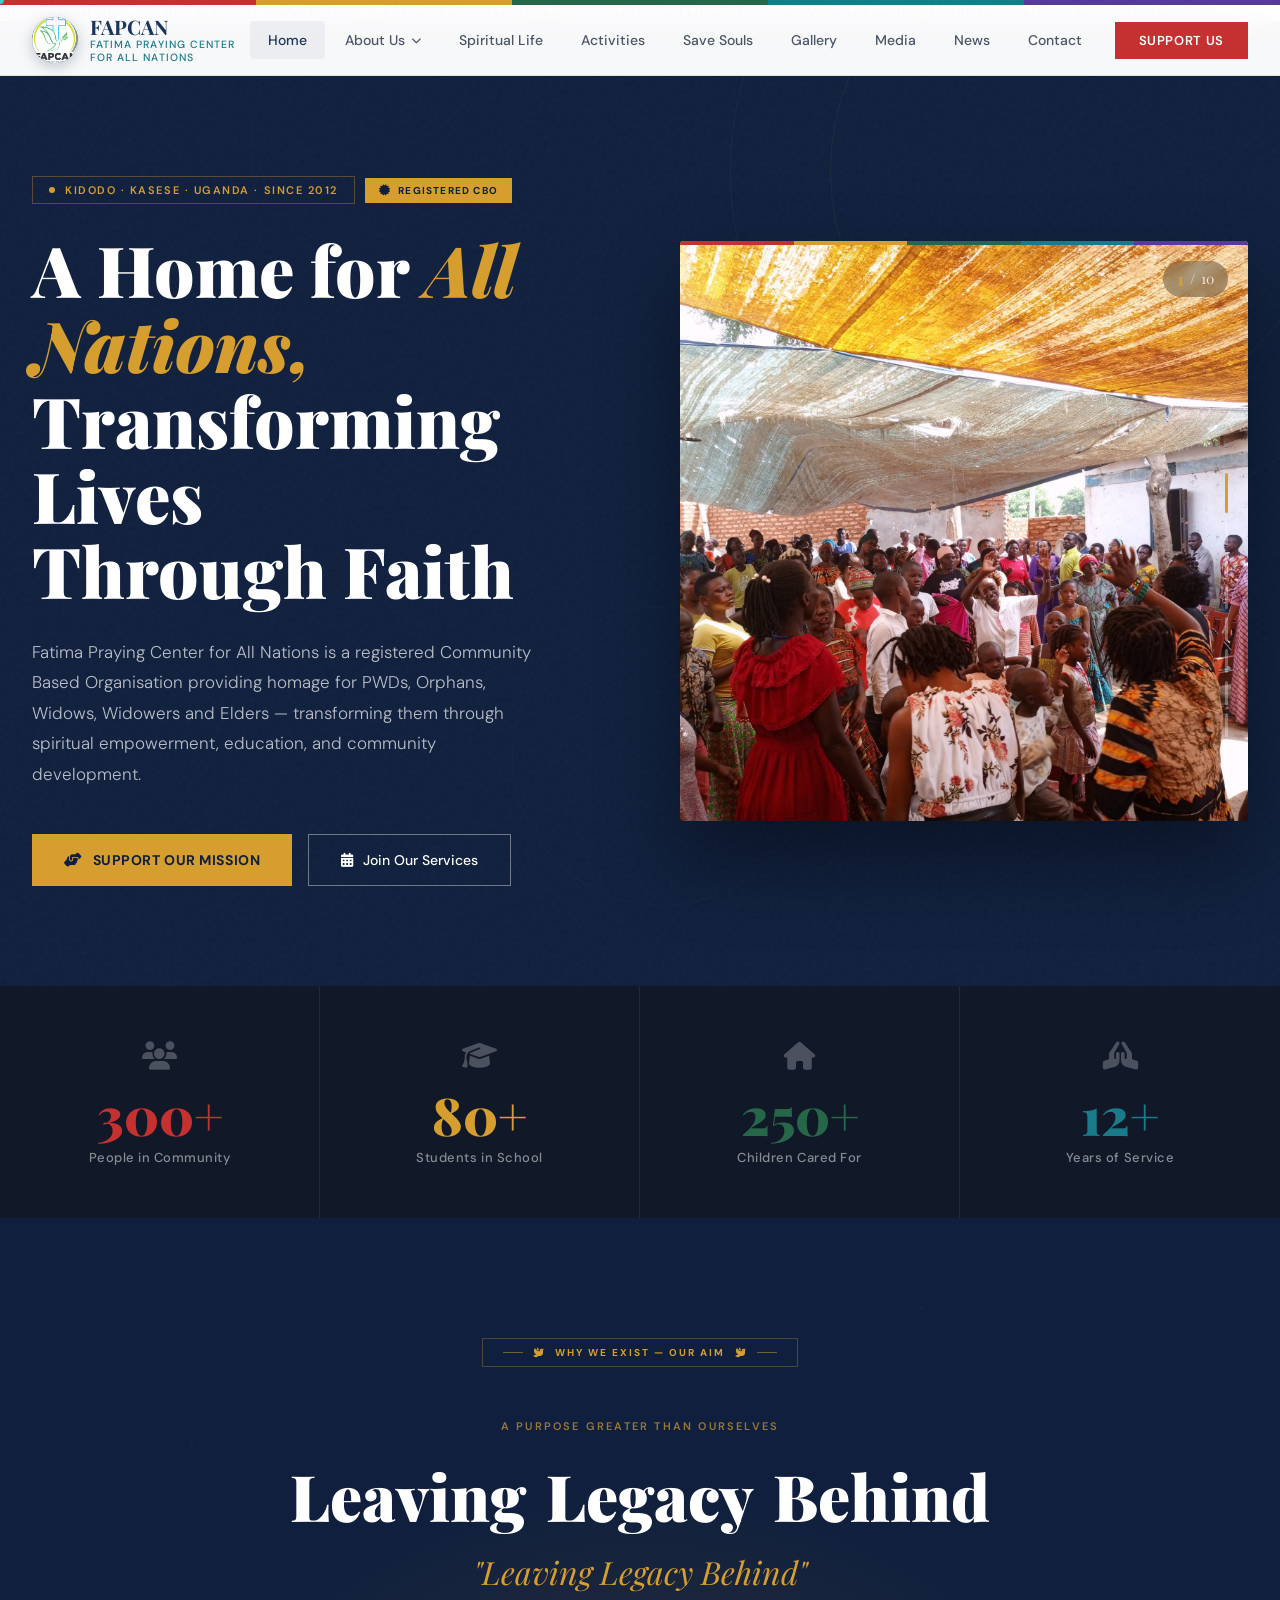
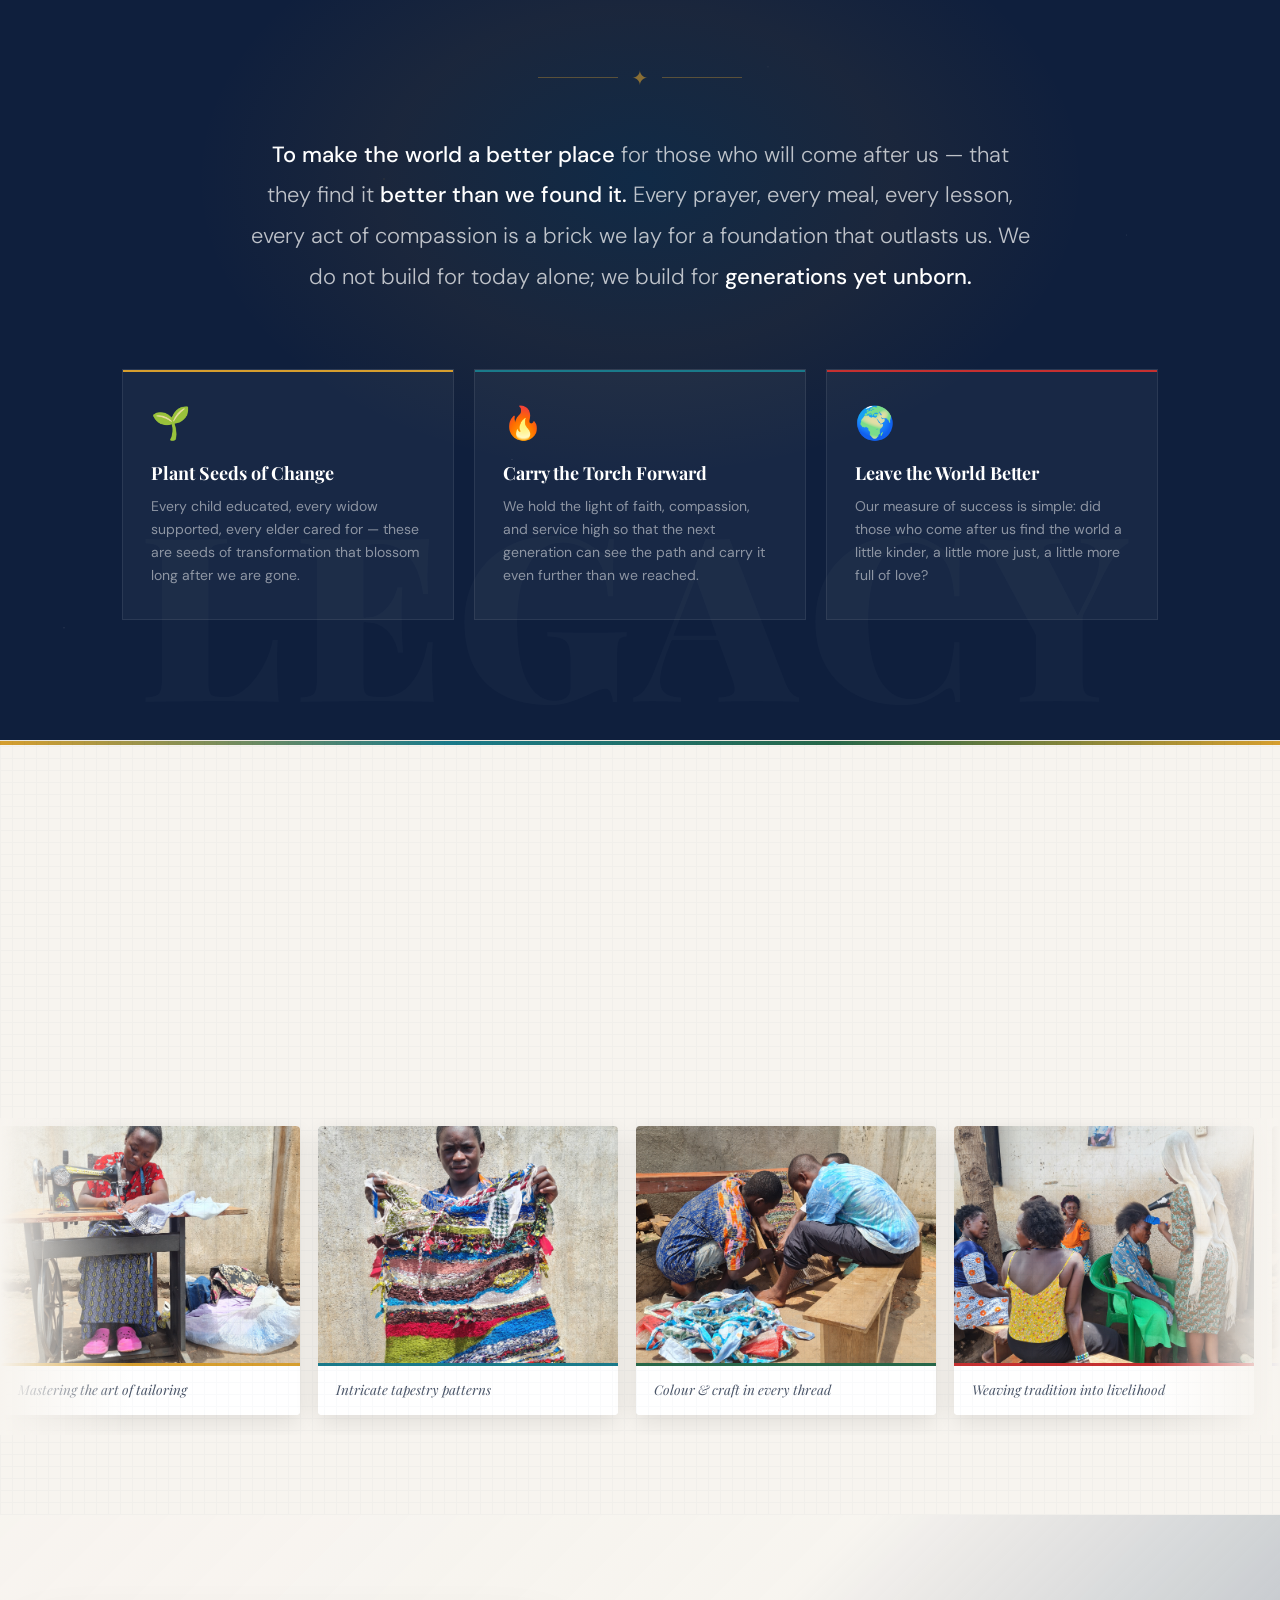
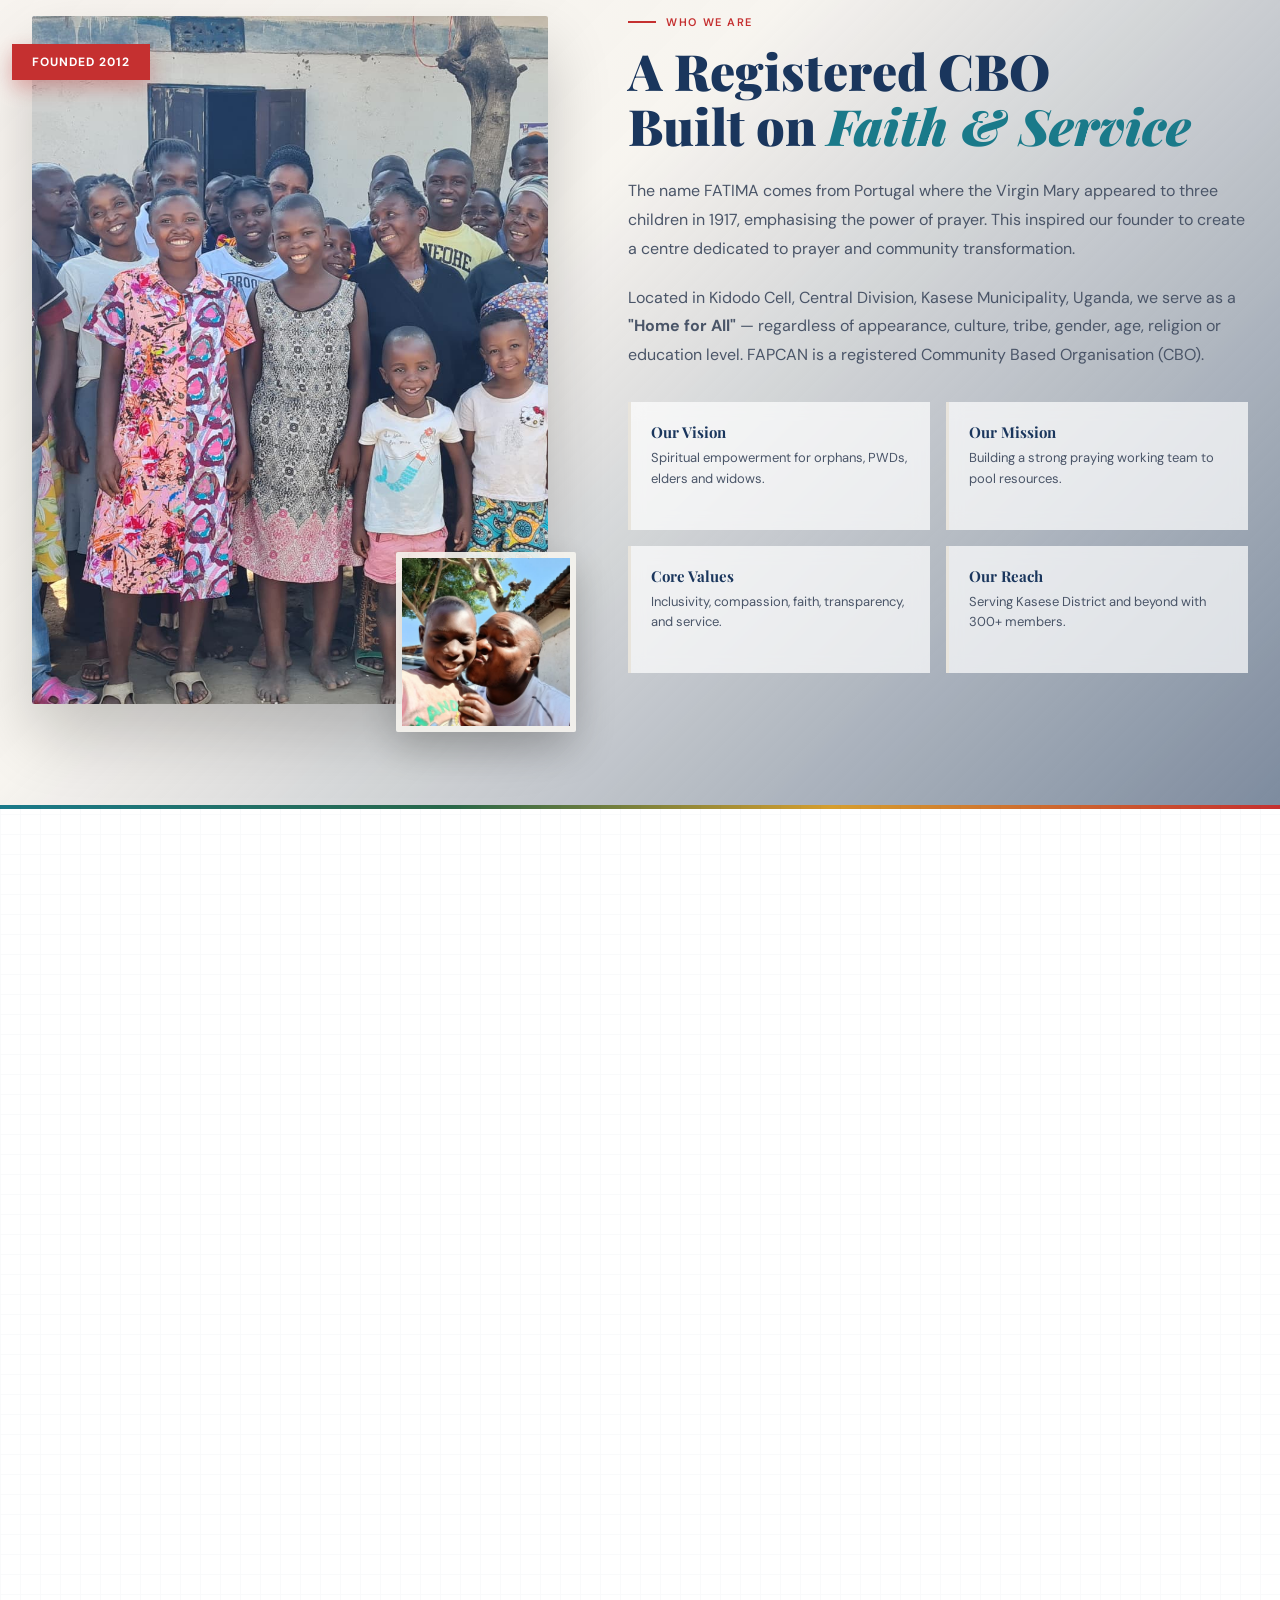
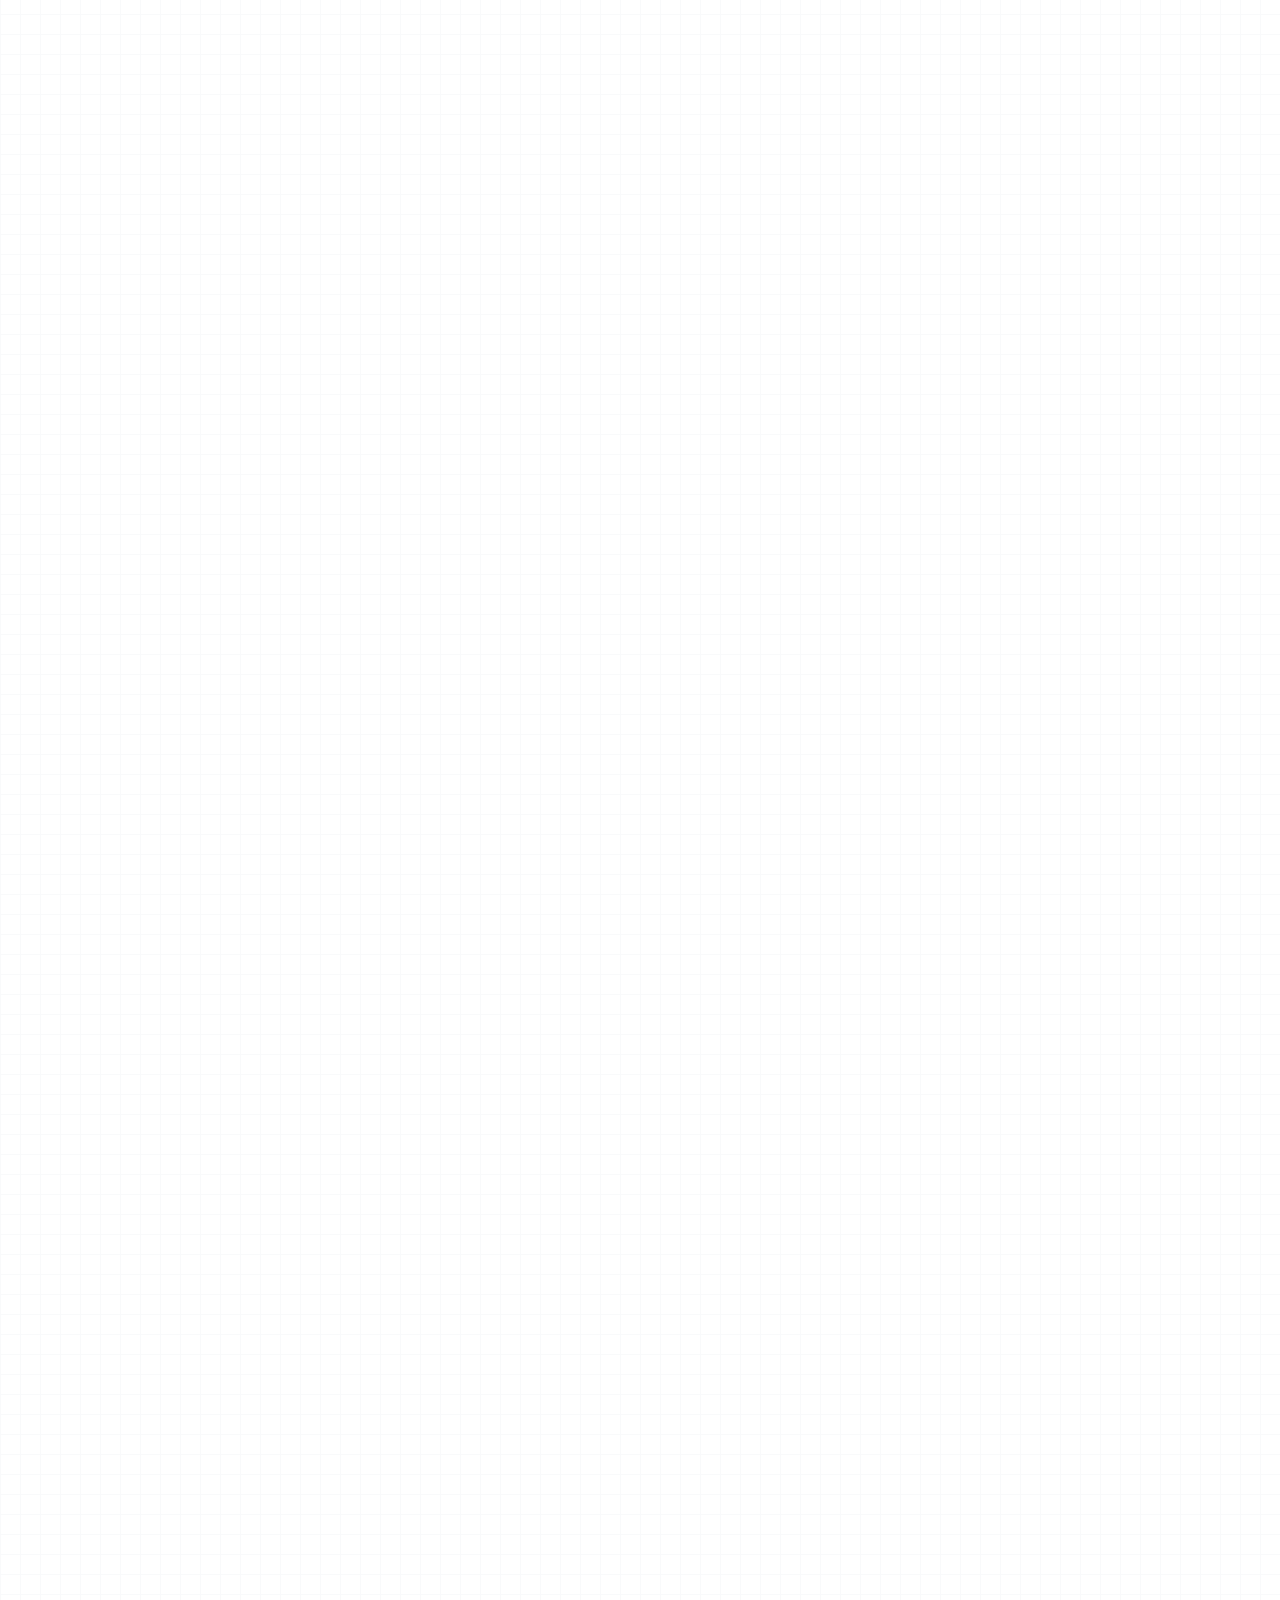
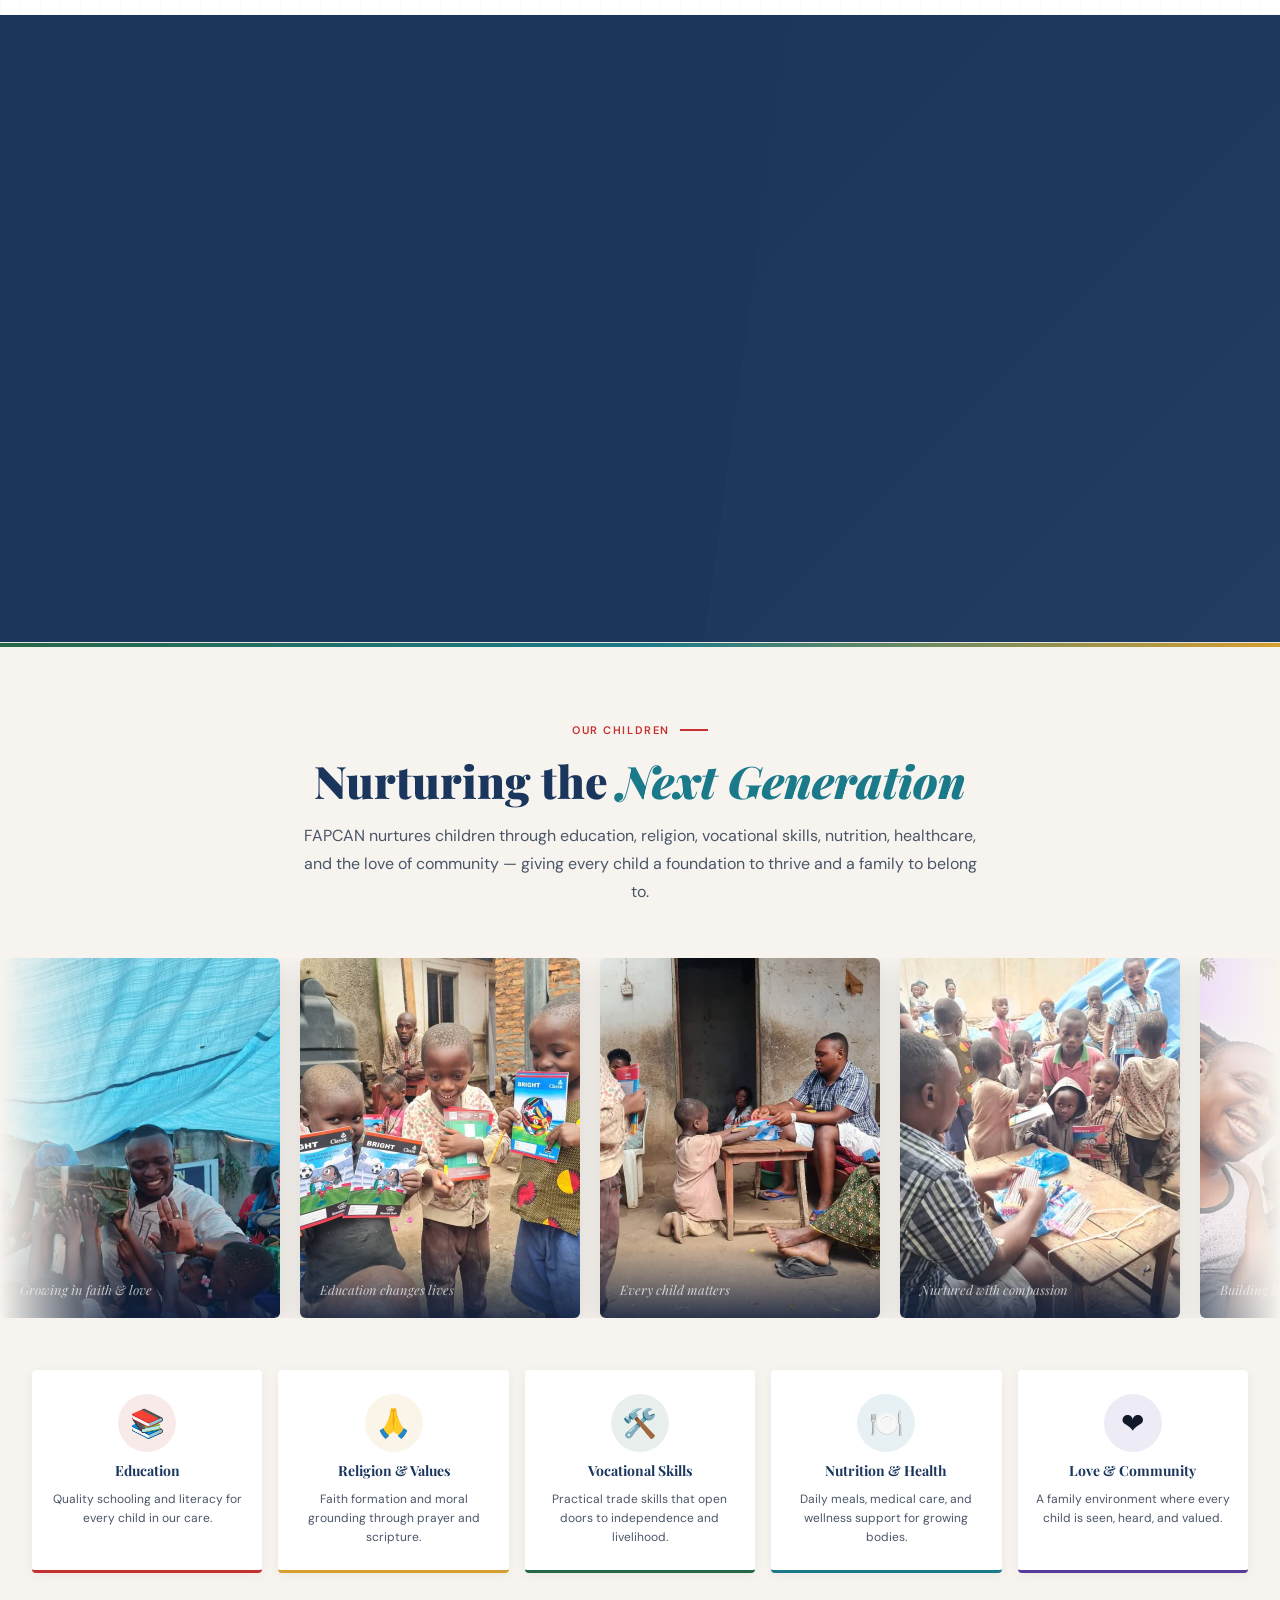
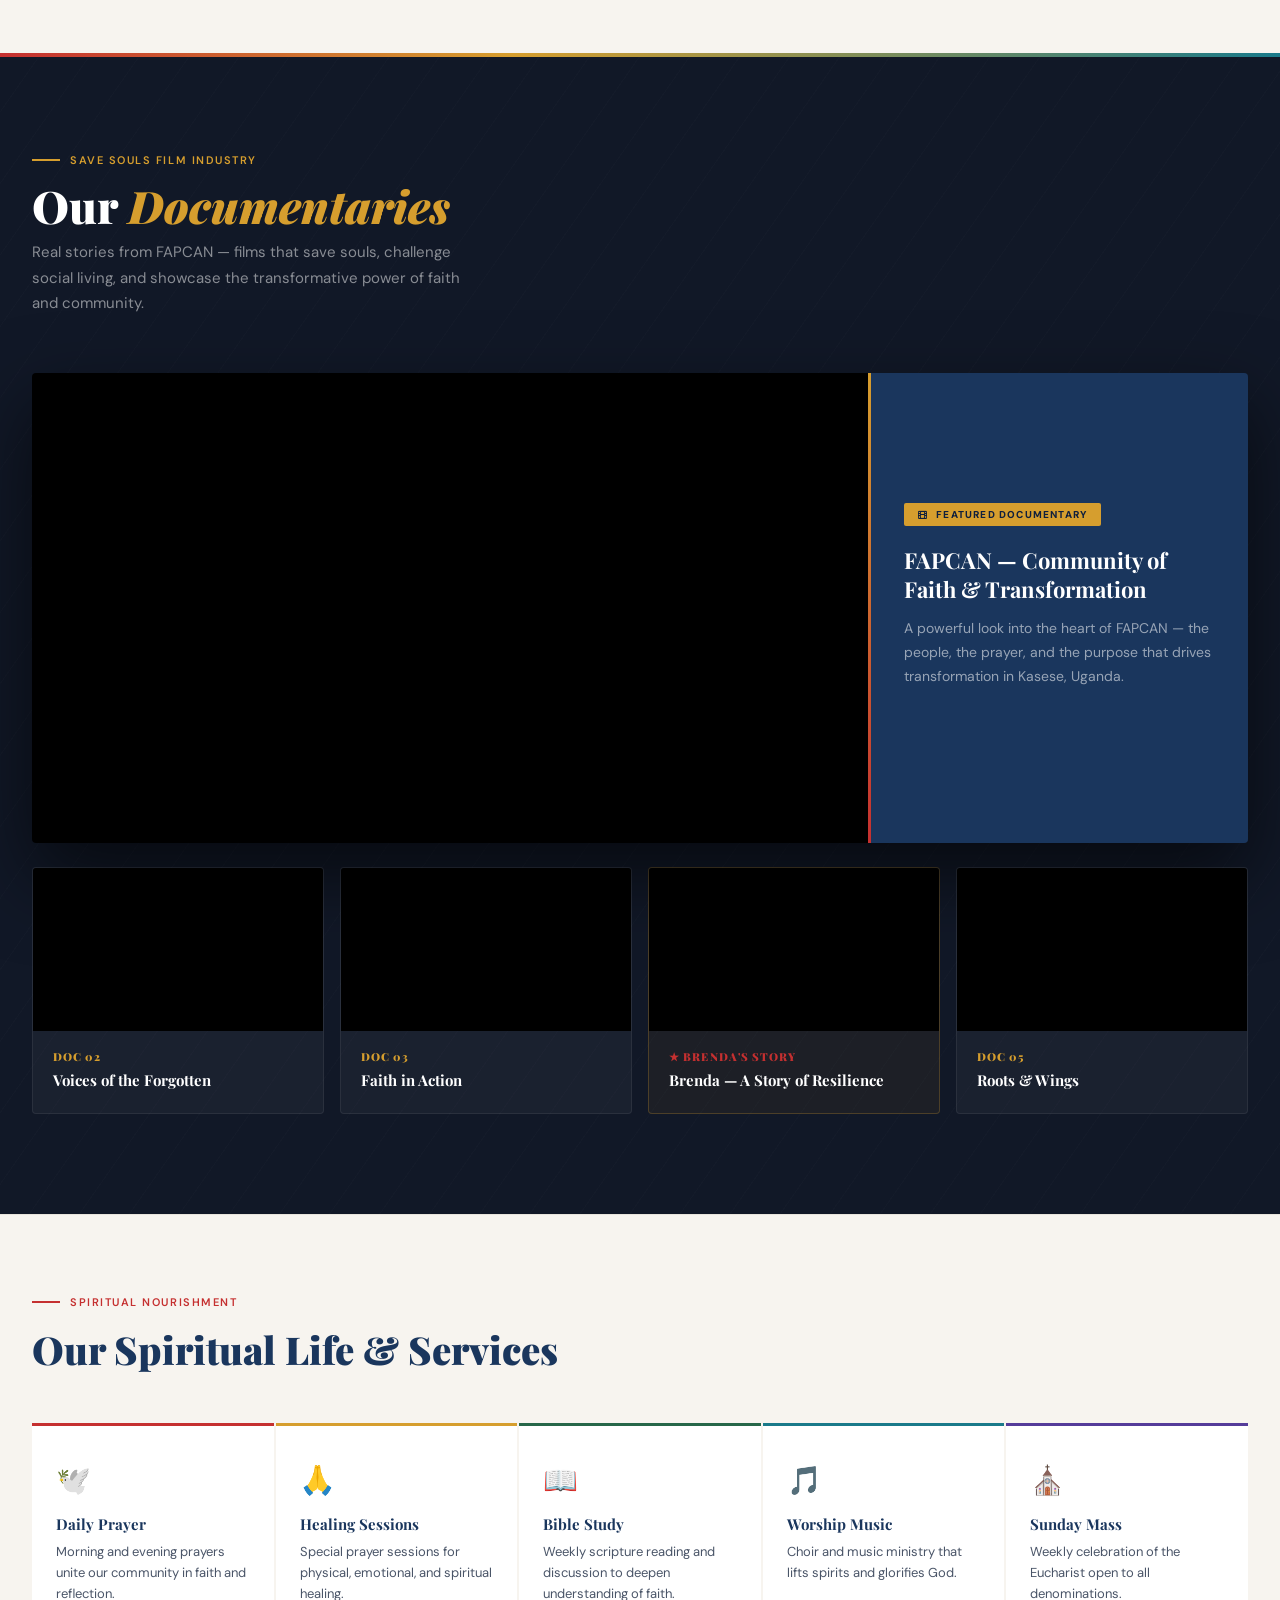
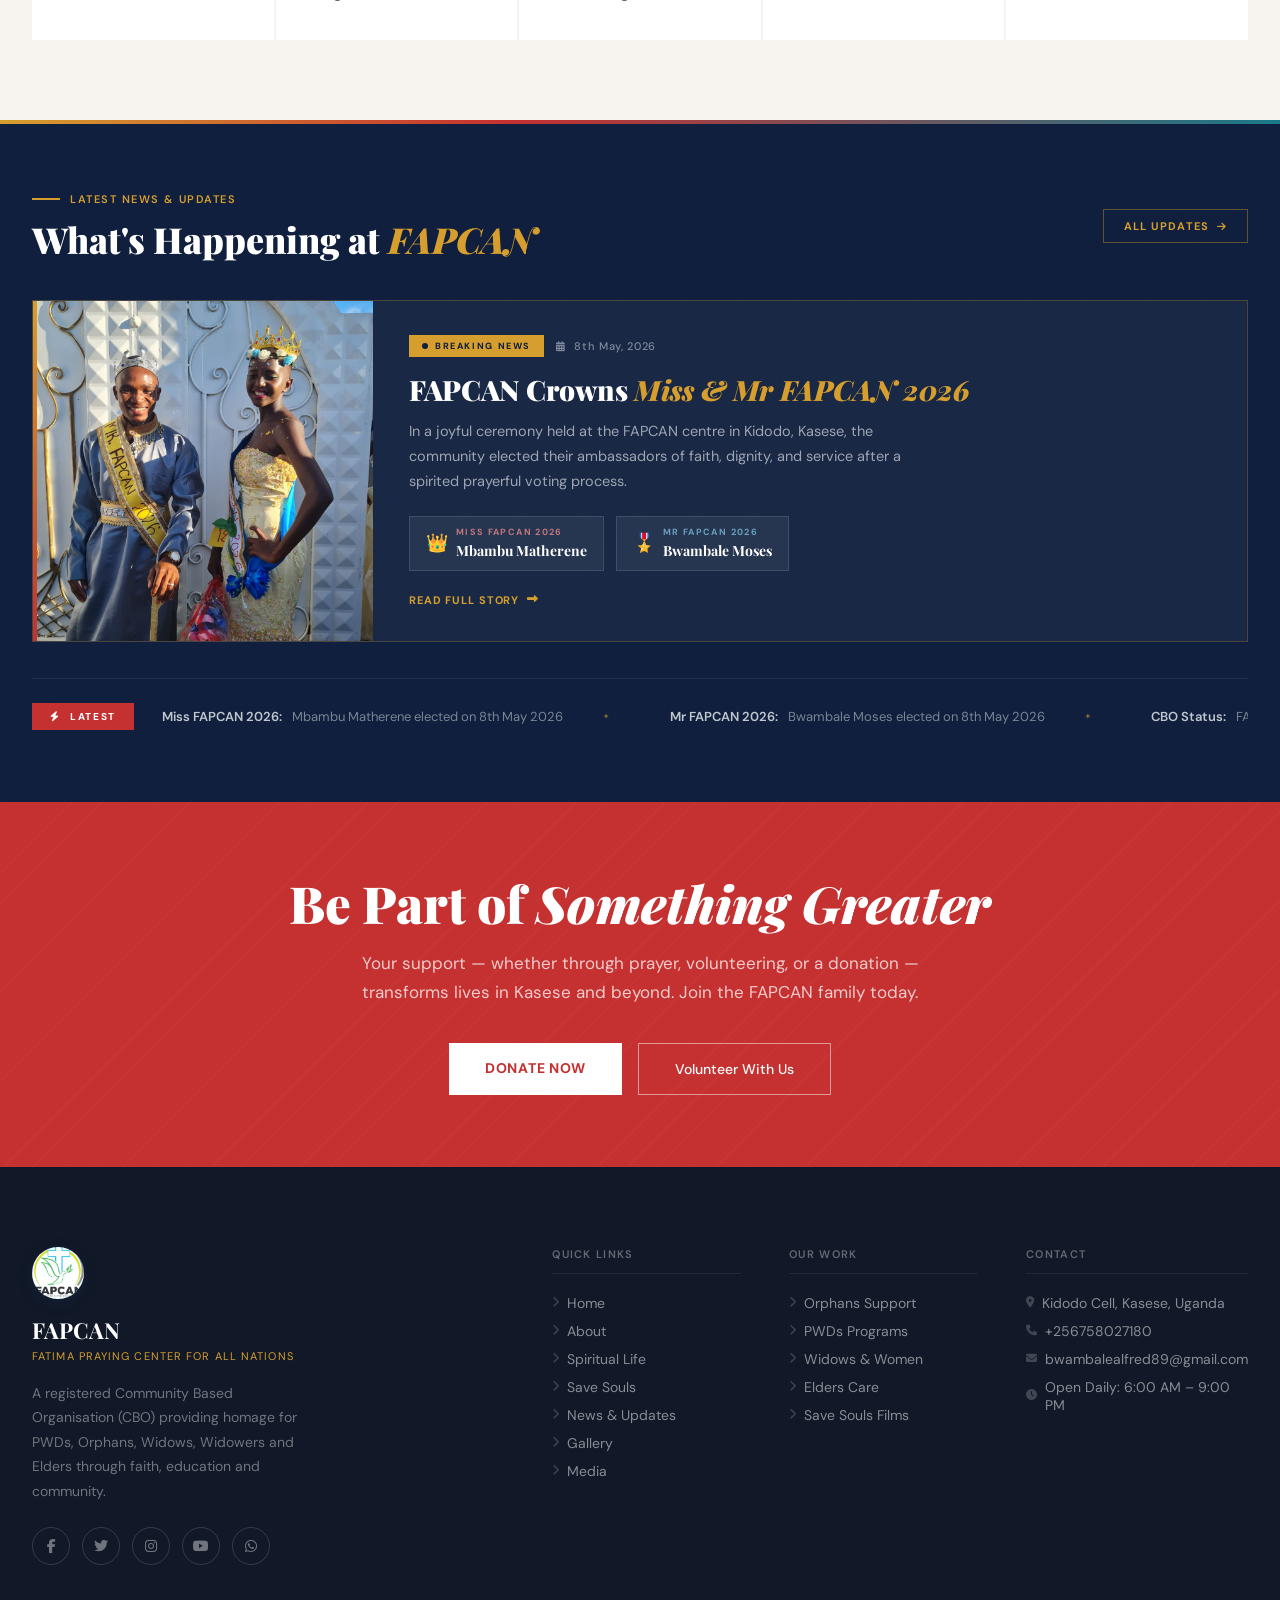
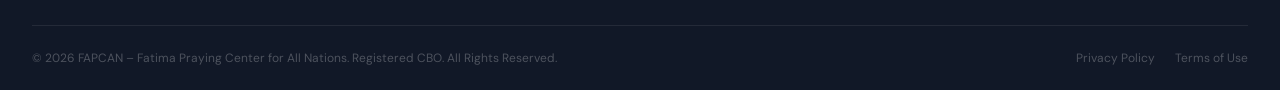
==== commit e66d3c8e: "Update index.html" ====
--- a/index.html
+++ b/index.html
@@ -972,13 +972,15 @@
 .impact-action-card:nth-child(1)::before,
 .impact-action-card:nth-child(2)::before,
 .impact-action-card:nth-child(3)::before,
-.impact-action-card:nth-child(4)::before {
+.impact-action-card:nth-child(4)::before,
+.impact-action-card:nth-child(5)::before {
   content: ''; position: absolute; top: 0; left: 0; right: 0; height: 4px; z-index: 5;
 }
 .impact-action-card:nth-child(1)::before { background: linear-gradient(to right, var(--teal), var(--green)); }
 .impact-action-card:nth-child(2)::before { background: linear-gradient(to right, var(--purple), var(--teal)); }
 .impact-action-card:nth-child(3)::before { background: linear-gradient(to right, var(--gold), var(--red)); }
 .impact-action-card:nth-child(4)::before { background: linear-gradient(to right, var(--green), var(--navy)); }
+.impact-action-card:nth-child(5)::before { background: linear-gradient(to right, var(--gold), var(--teal)); }
 
 /* Image mosaic area */
 .impact-card-images {
@@ -1060,6 +1062,7 @@
 .impact-action-card:nth-child(2) .impact-card-tag { background: rgba(85,60,154,0.1); color: var(--purple); border: 1px solid rgba(85,60,154,0.22); }
 .impact-action-card:nth-child(3) .impact-card-tag { background: rgba(214,158,46,0.1); color: #92610B; border: 1px solid rgba(214,158,46,0.3); }
 .impact-action-card:nth-child(4) .impact-card-tag { background: rgba(39,103,73,0.1); color: var(--green); border: 1px solid rgba(39,103,73,0.25); }
+.impact-action-card:nth-child(5) .impact-card-tag { background: rgba(214,158,46,0.1); color: #92610B; border: 1px solid rgba(214,158,46,0.3); }
 
 .impact-card-body h3 {
   font-family: var(--font-serif); font-weight: 700;
@@ -1089,7 +1092,16 @@
 .impact-action-card:nth-child(2) .impact-pill:hover { border-color: var(--purple); color: var(--purple); }
 .impact-action-card:nth-child(3) .impact-pill:hover { border-color: var(--gold); color: #92610B; }
 .impact-action-card:nth-child(4) .impact-pill:hover { border-color: var(--green); color: var(--green); }
+.impact-action-card:nth-child(5) .impact-pill:hover { border-color: var(--gold); color: #92610B; }
 .impact-pill i { font-size: 9px; }
+
+/* ── ELDER LOVE CARD — full-width spanning card ── */
+.impact-elder-card {
+  grid-column: 1 / -1;
+}
+.impact-elder-card .impact-card-images.dual-img {
+  height: 340px;
+}
 
 /* ── FOUNDER ── */
 .founder {
@@ -1551,9 +1563,11 @@
 /* ── OUR IMPACT RESPONSIVE ── */
 @media (max-width: 1100px) {
   .impact-cards-grid { grid-template-columns: 1fr; }
+  .impact-elder-card { grid-column: 1 / -1; }
   .impact-card-images.single-img { height: 260px; }
   .impact-card-images.dual-img { height: 260px; }
   .impact-card-images.triple-img { height: 260px; }
+  .impact-elder-card .impact-card-images.dual-img { height: 280px; }
 }
 
 @media (max-width: 960px) {
@@ -1567,6 +1581,7 @@
   .impact-card-images.dual-img { height: 220px; }
   .impact-card-images.triple-img { height: 220px; }
   .impact-card-images.single-img { height: 220px; }
+  .impact-elder-card .impact-card-images.dual-img { height: 220px; }
   .impact-card-body { padding: 22px 20px 26px; }
   .impact-card-pills { gap: 6px; }
 }
@@ -1887,7 +1902,6 @@
 
 <!-- ══════════════════════════════════════════
      OUR IMPACT / SUPPORT & COMMUNITY TRANSFORMATION
-     (Inserted after "Who We Are" section)
 ══════════════════════════════════════════ -->
 <section class="our-impact" id="our-impact">
   <div class="our-impact-inner">
@@ -1979,6 +1993,26 @@
             <span class="impact-pill"><i class="fas fa-female"></i> Single Mothers</span>
             <span class="impact-pill"><i class="fas fa-wheelchair"></i> PWDs Support</span>
             <span class="impact-pill"><i class="fas fa-globe-africa"></i> Community Outreach</span>
+          </div>
+        </div>
+      </div>
+
+      <!-- Card 5: Elder Love — Alfred with Elders (FULL WIDTH) -->
+      <div class="impact-action-card impact-elder-card reveal">
+        <div class="impact-card-images dual-img">
+          <img src="elder1.jpg" alt="Bwambale Alfred showing love and support for elderly twin women at FAPCAN" loading="lazy">
+          <img src="elder2.jpg" alt="Omuzana Alfred Bwambale with a pregnant woman and an elderly man at FAPCAN" loading="lazy">
+        </div>
+        <div class="impact-card-body">
+          <span class="impact-card-tag"><i class="fas fa-heart"></i> &nbsp;A Father's Love</span>
+          <h3>Alfred's Love for the Elderly — A Father to All</h3>
+          <p>These photographs capture the heart of FAPCAN's founder, Alfred Bwambale (Omuzana), in moments of profound love and service. Whether embracing elderly twin women or standing in solidarity with a pregnant mother and an aged man, Alfred embodies FAPCAN's deepest calling — that <strong>no one is forgotten, no one is left behind.</strong> His is a love without condition, offered freely to the old, the young, and the vulnerable alike.</p>
+          <div class="impact-card-pills">
+            <span class="impact-pill"><i class="fas fa-hands-helping"></i> Elders Dignity</span>
+            <span class="impact-pill"><i class="fas fa-baby"></i> Maternal Support</span>
+            <span class="impact-pill"><i class="fas fa-heart"></i> Unconditional Love</span>
+            <span class="impact-pill"><i class="fas fa-home"></i> Family for All</span>
+            <span class="impact-pill"><i class="fas fa-user-tie"></i> Alfred's Legacy</span>
           </div>
         </div>
       </div>
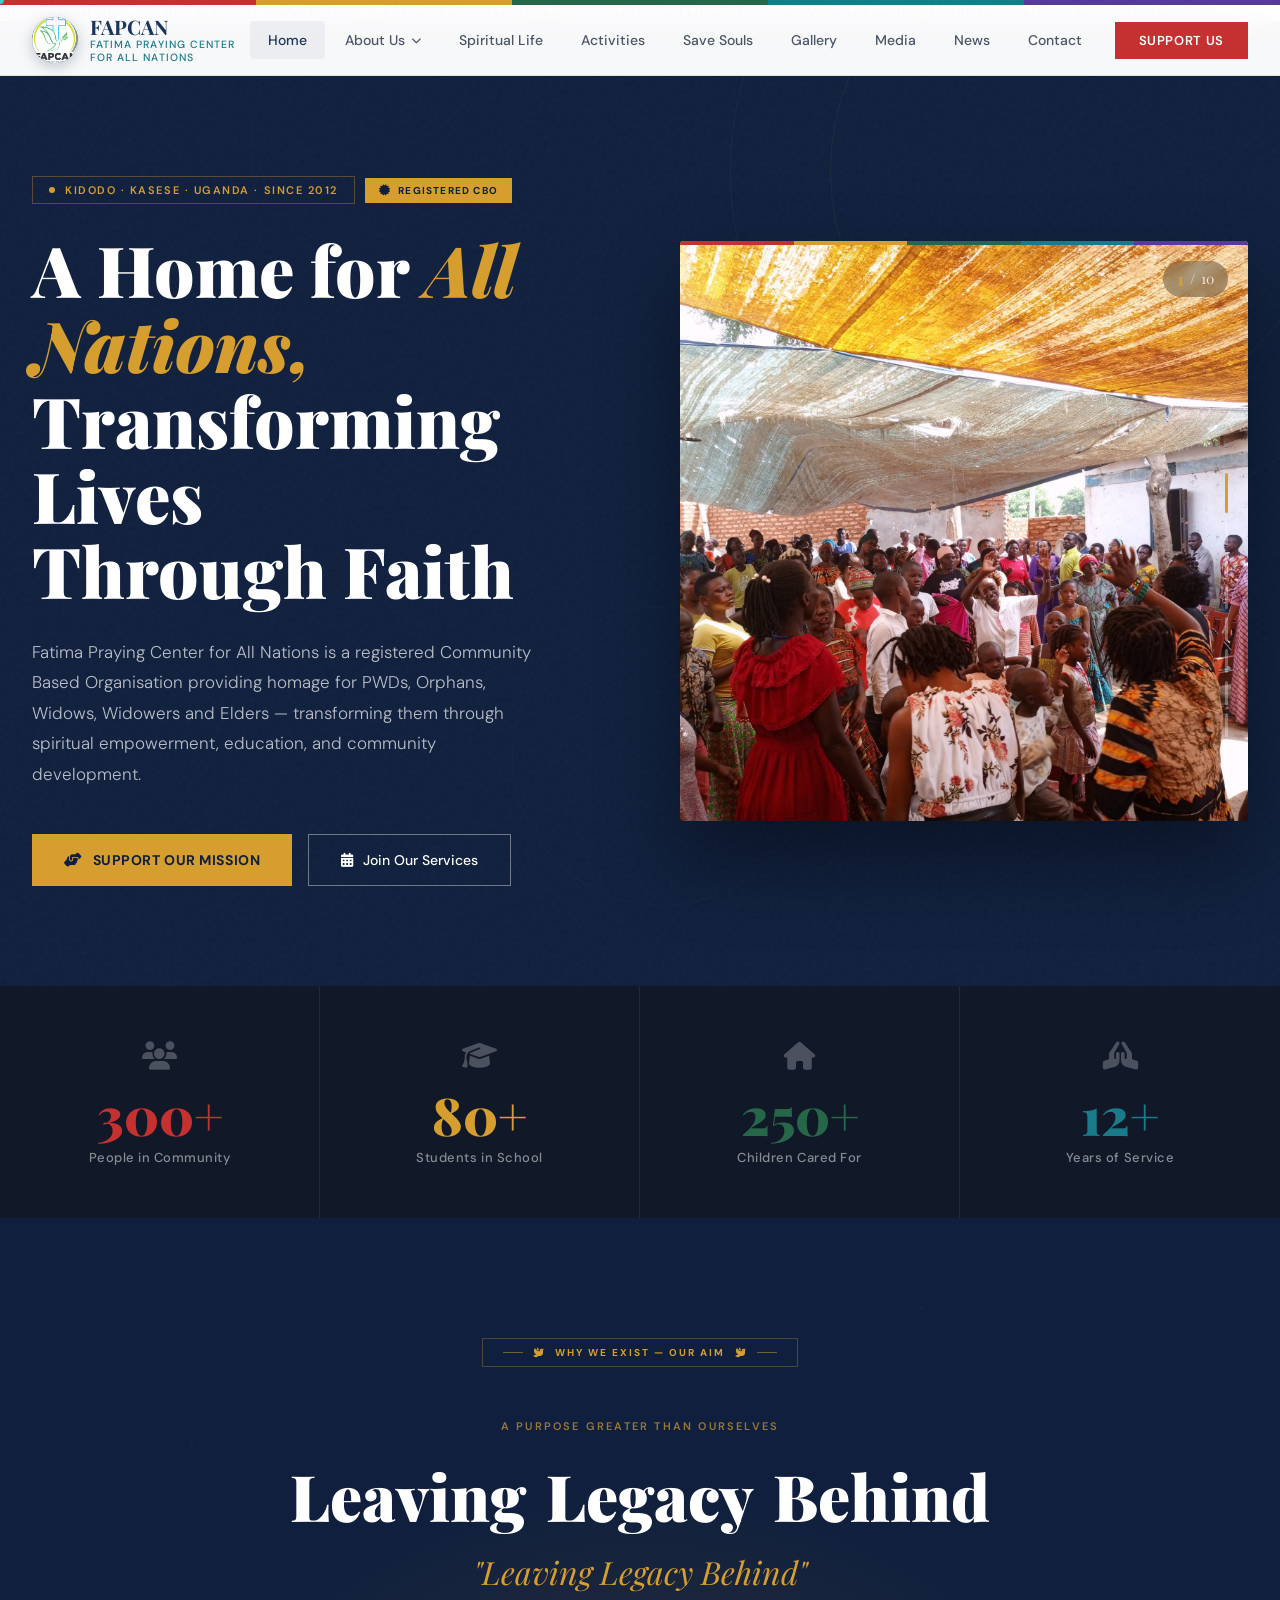
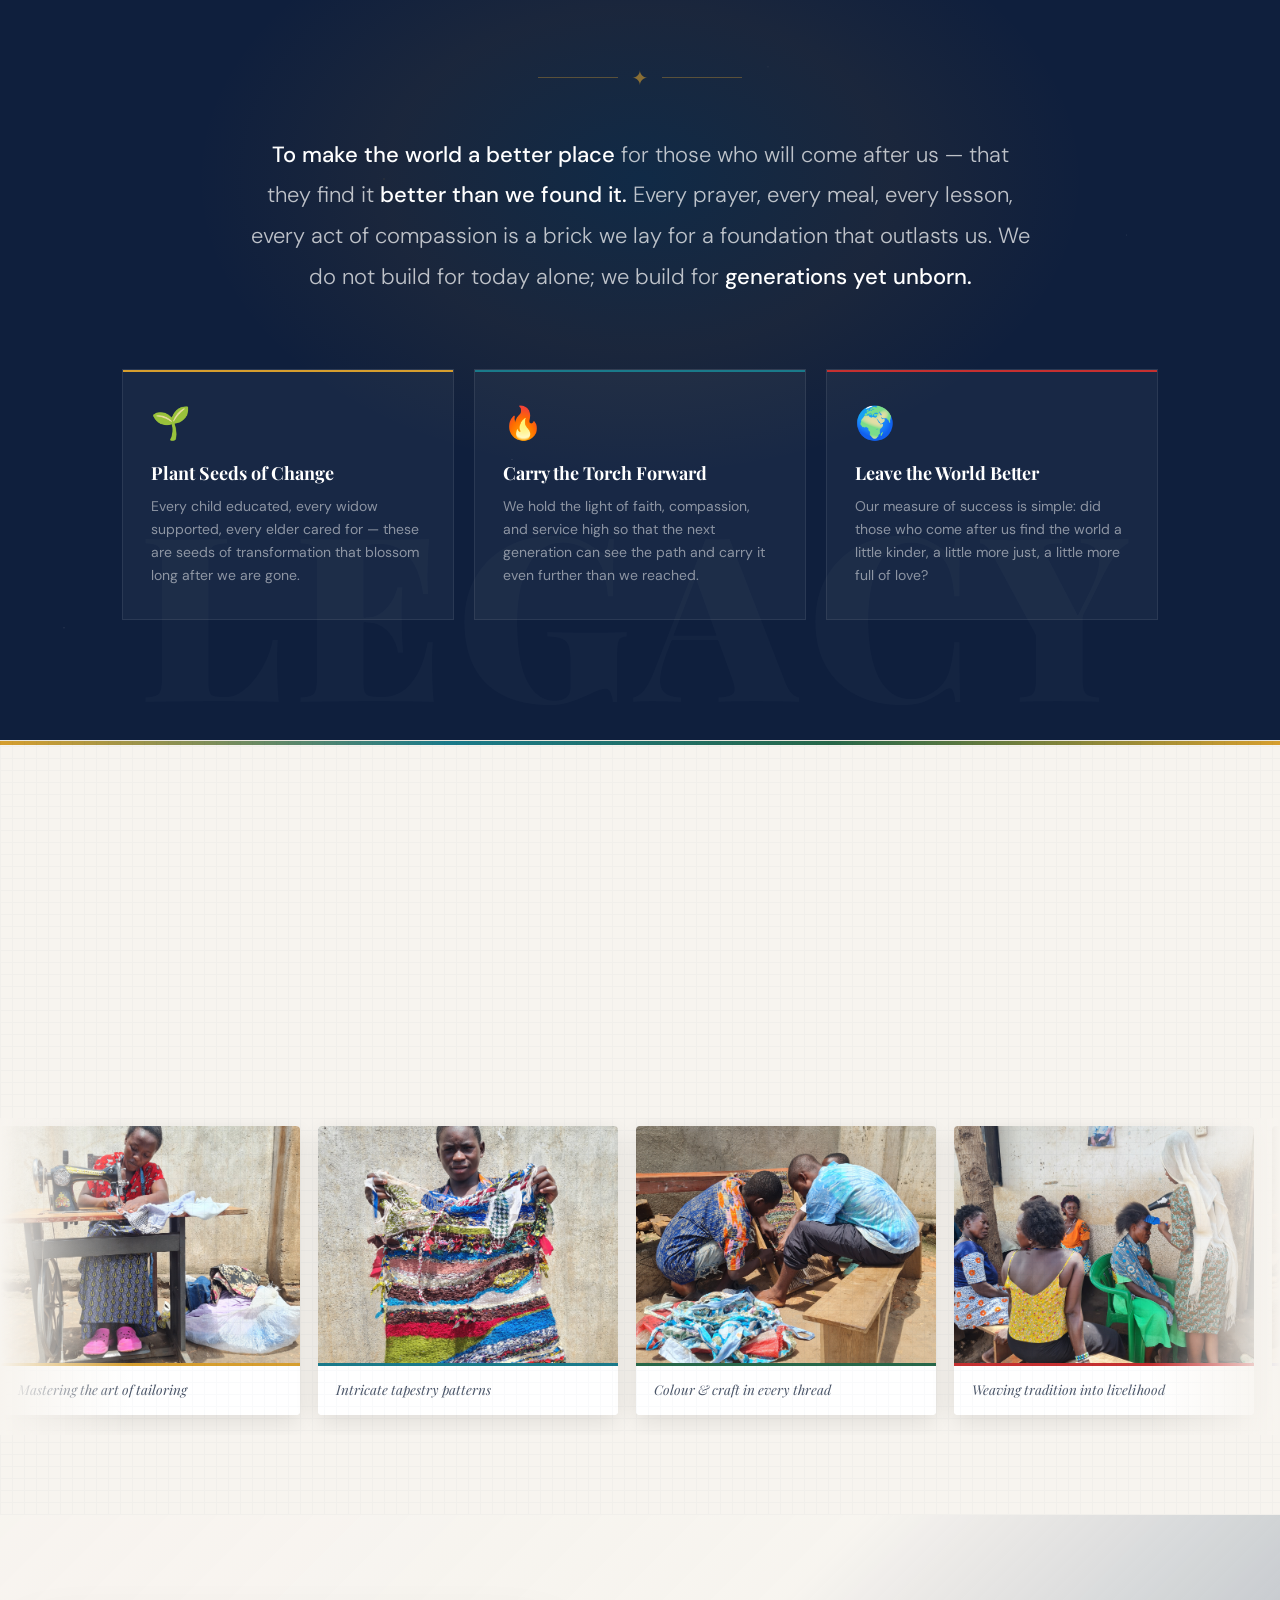
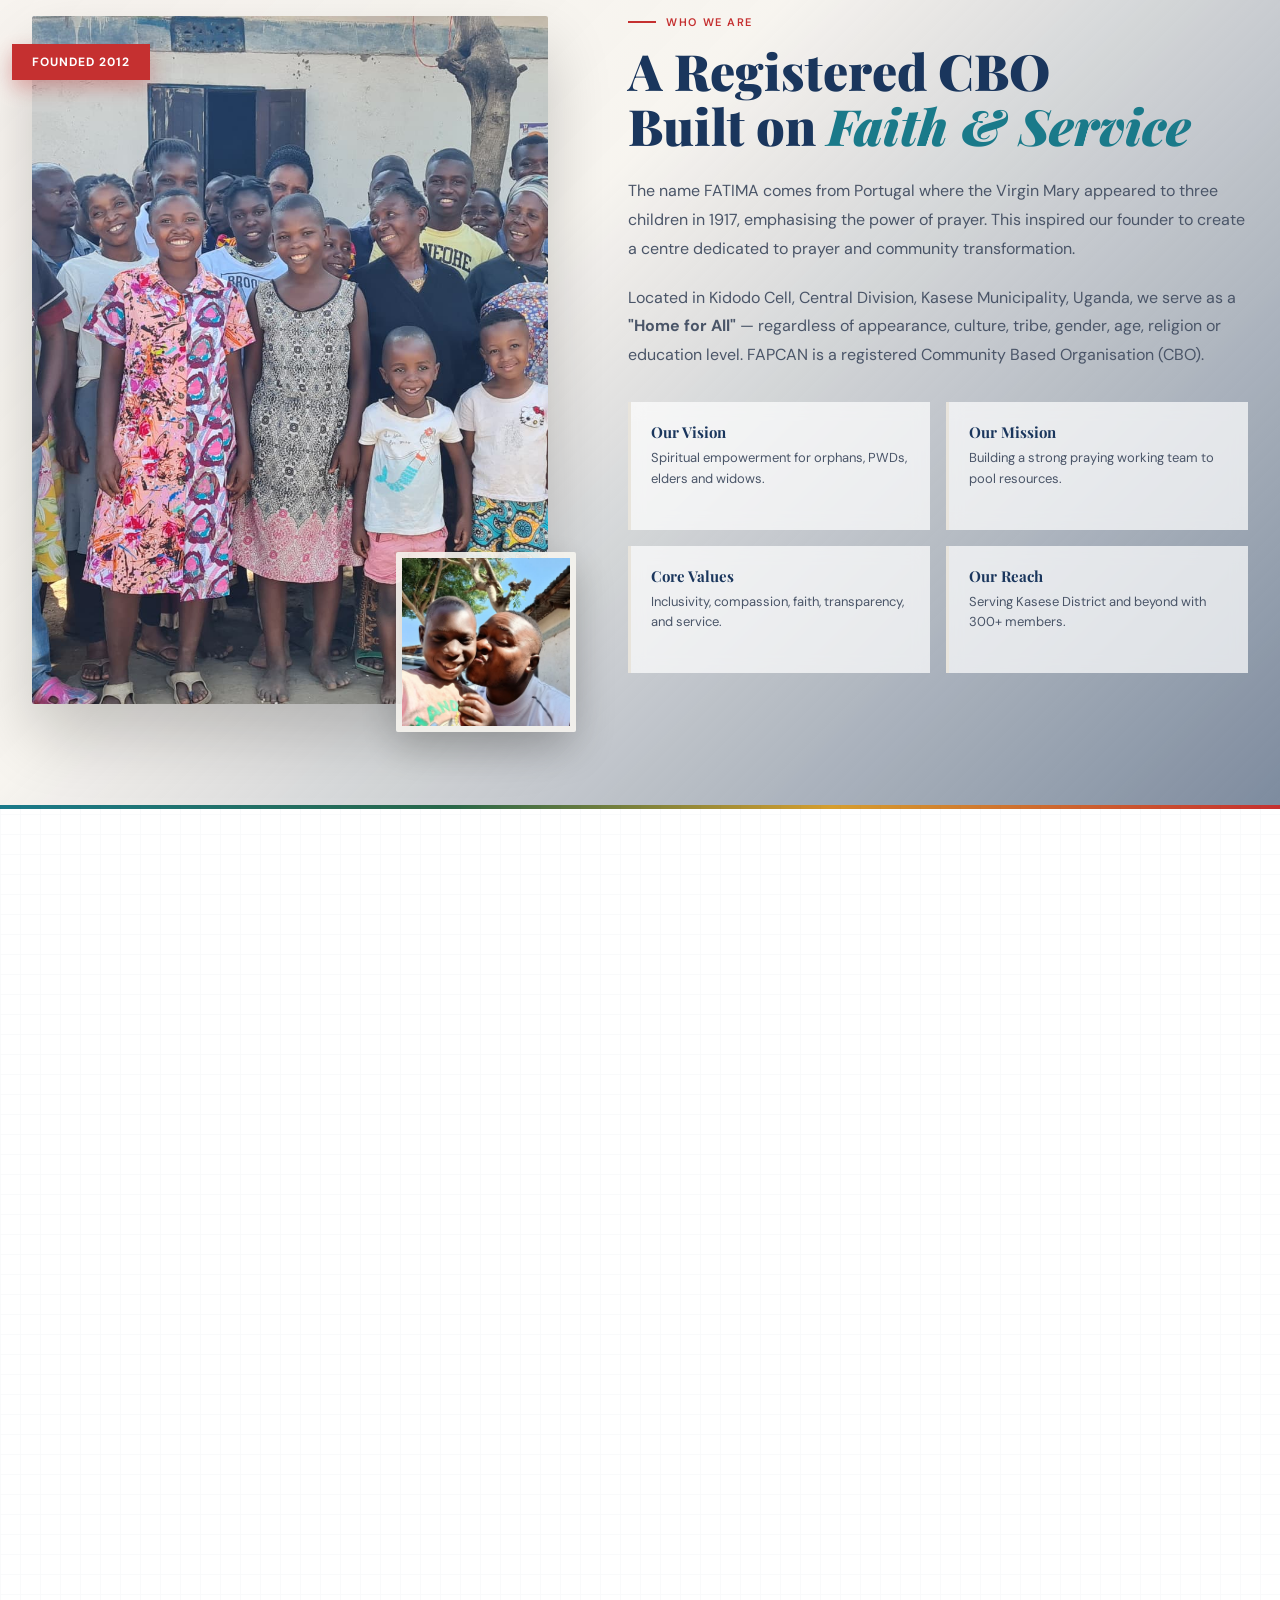
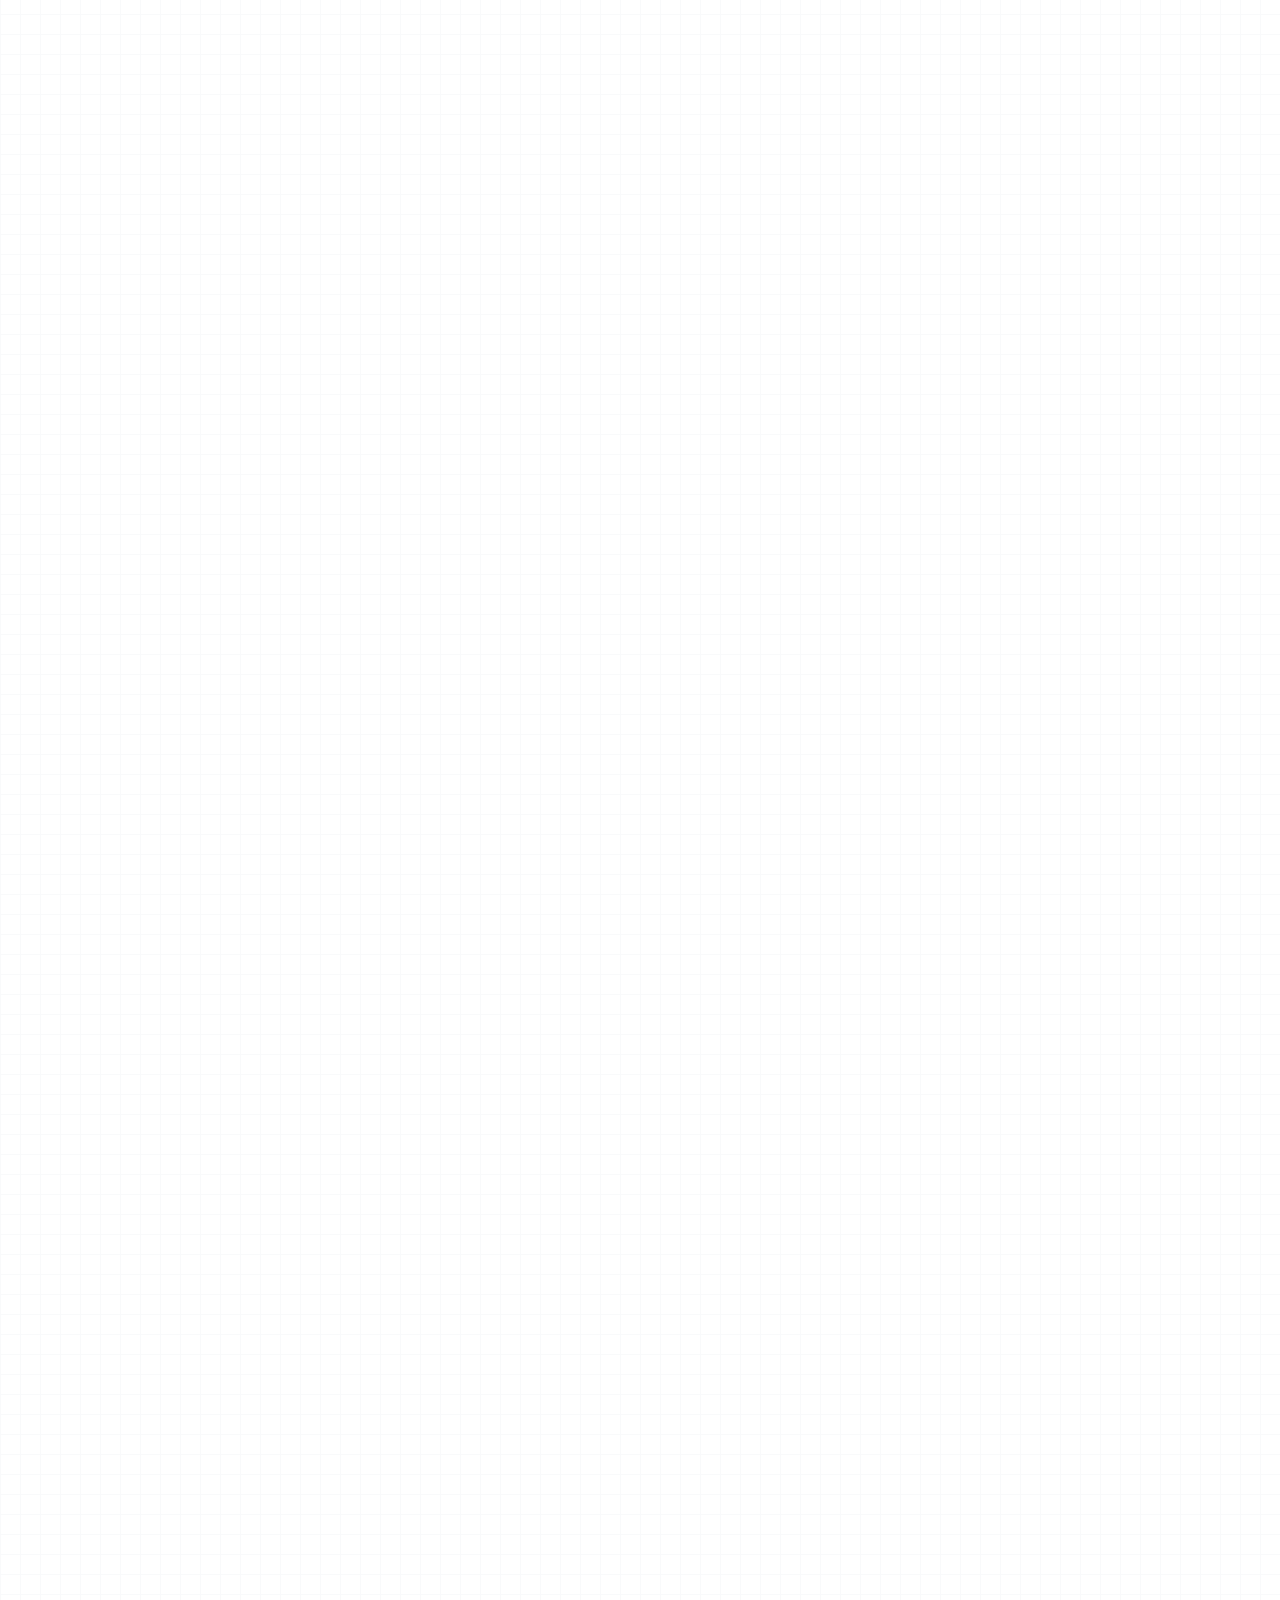
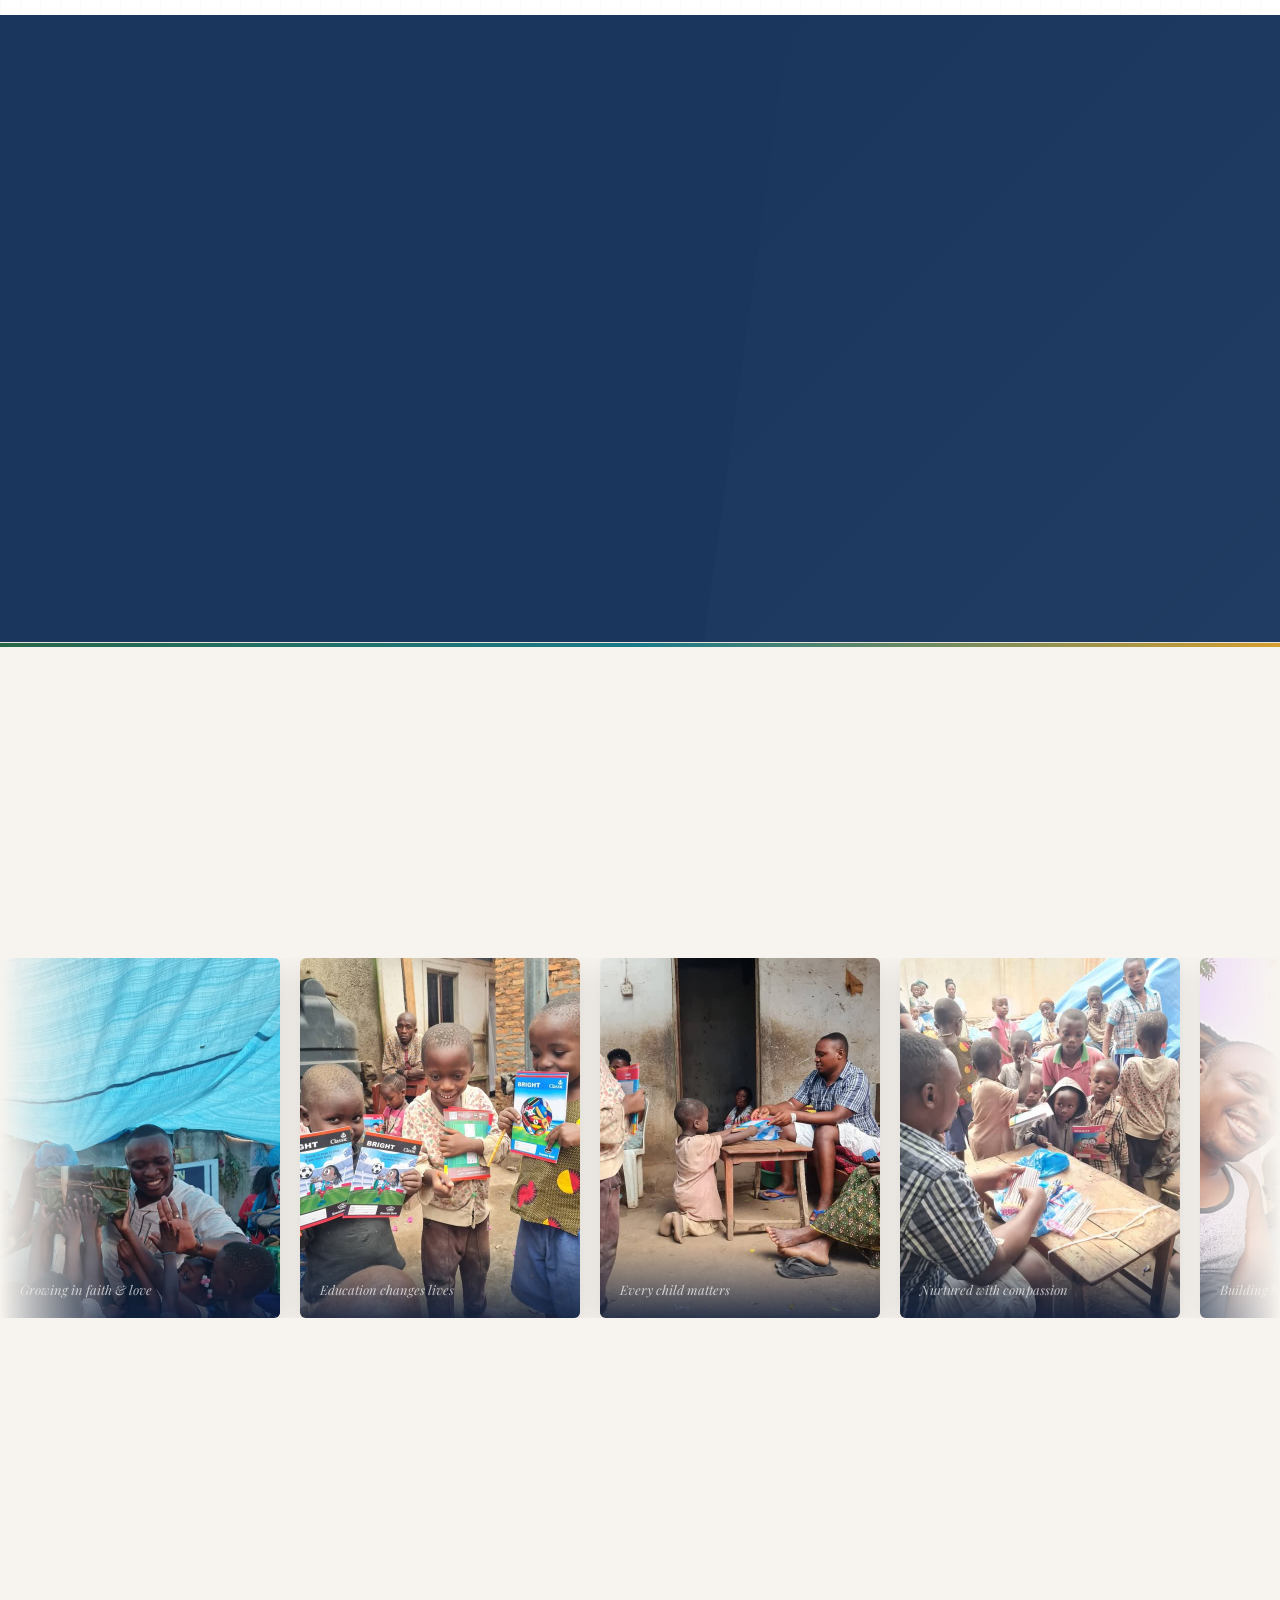
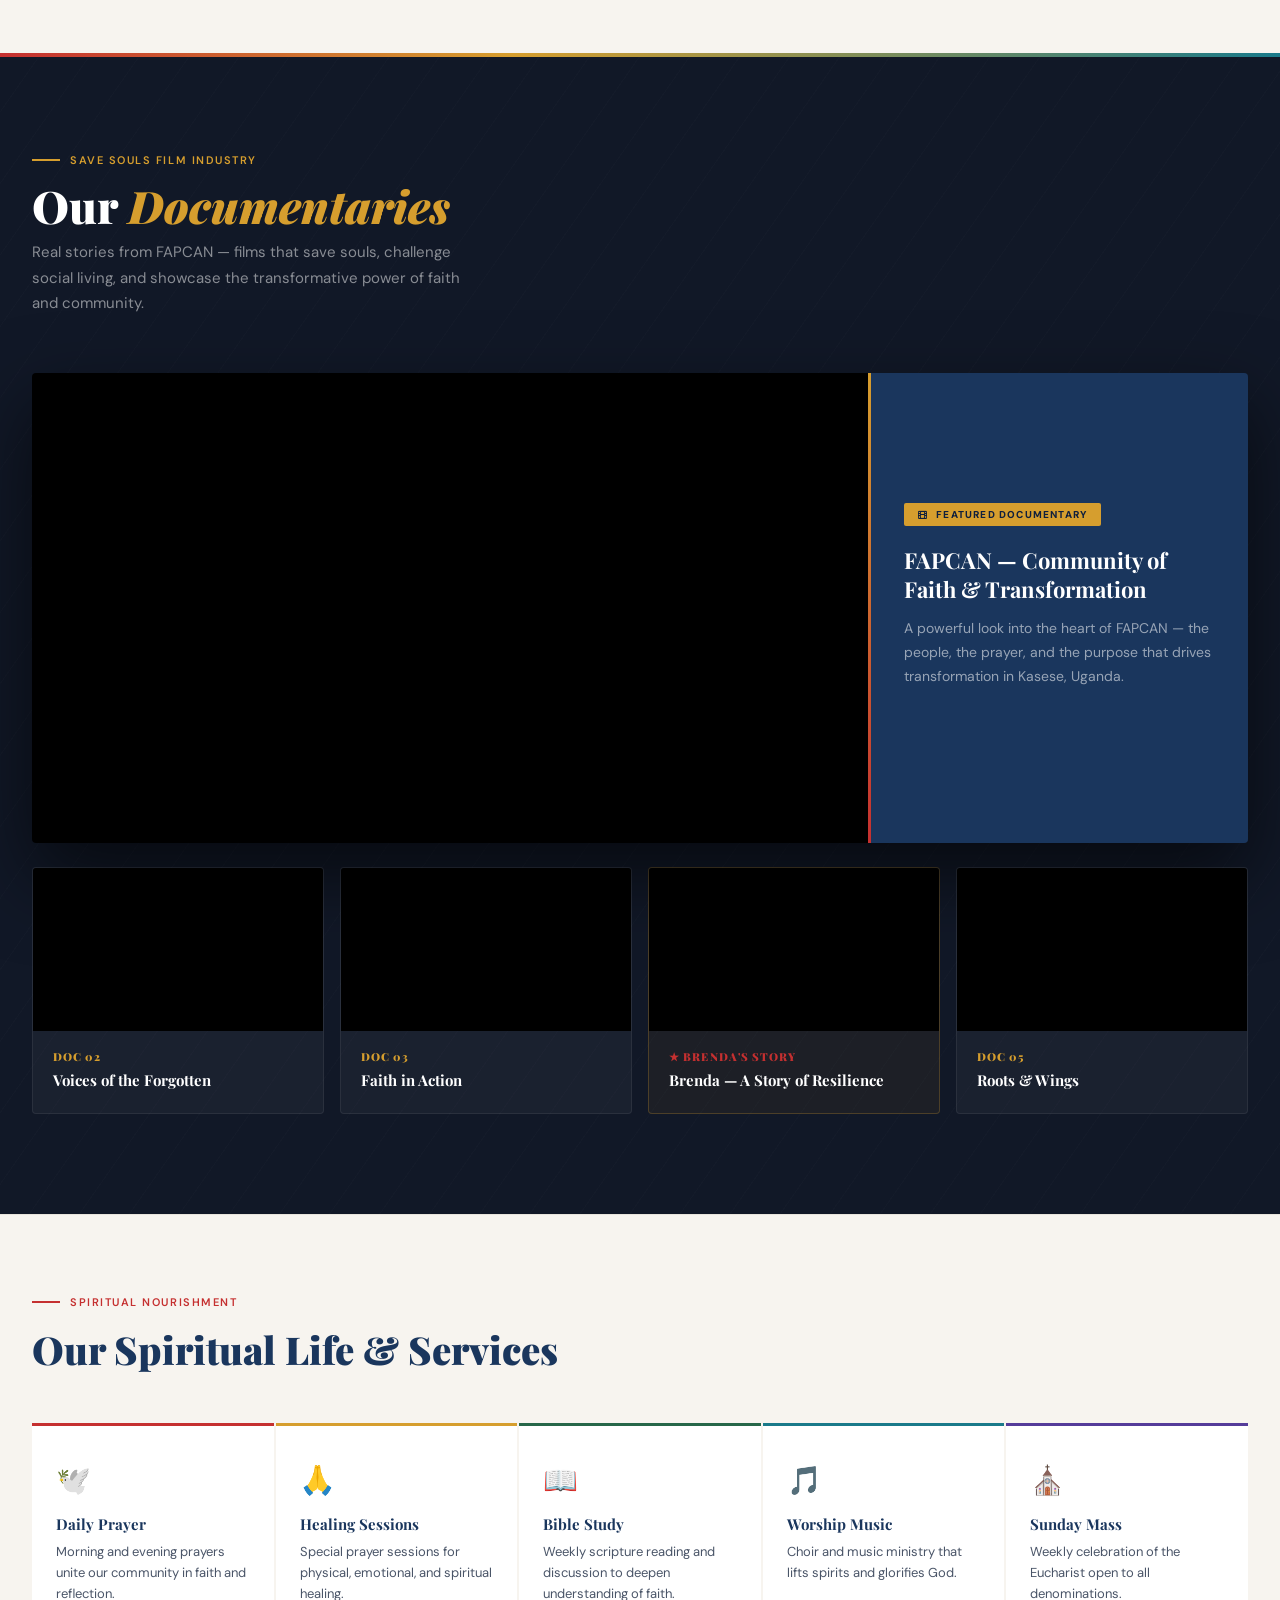
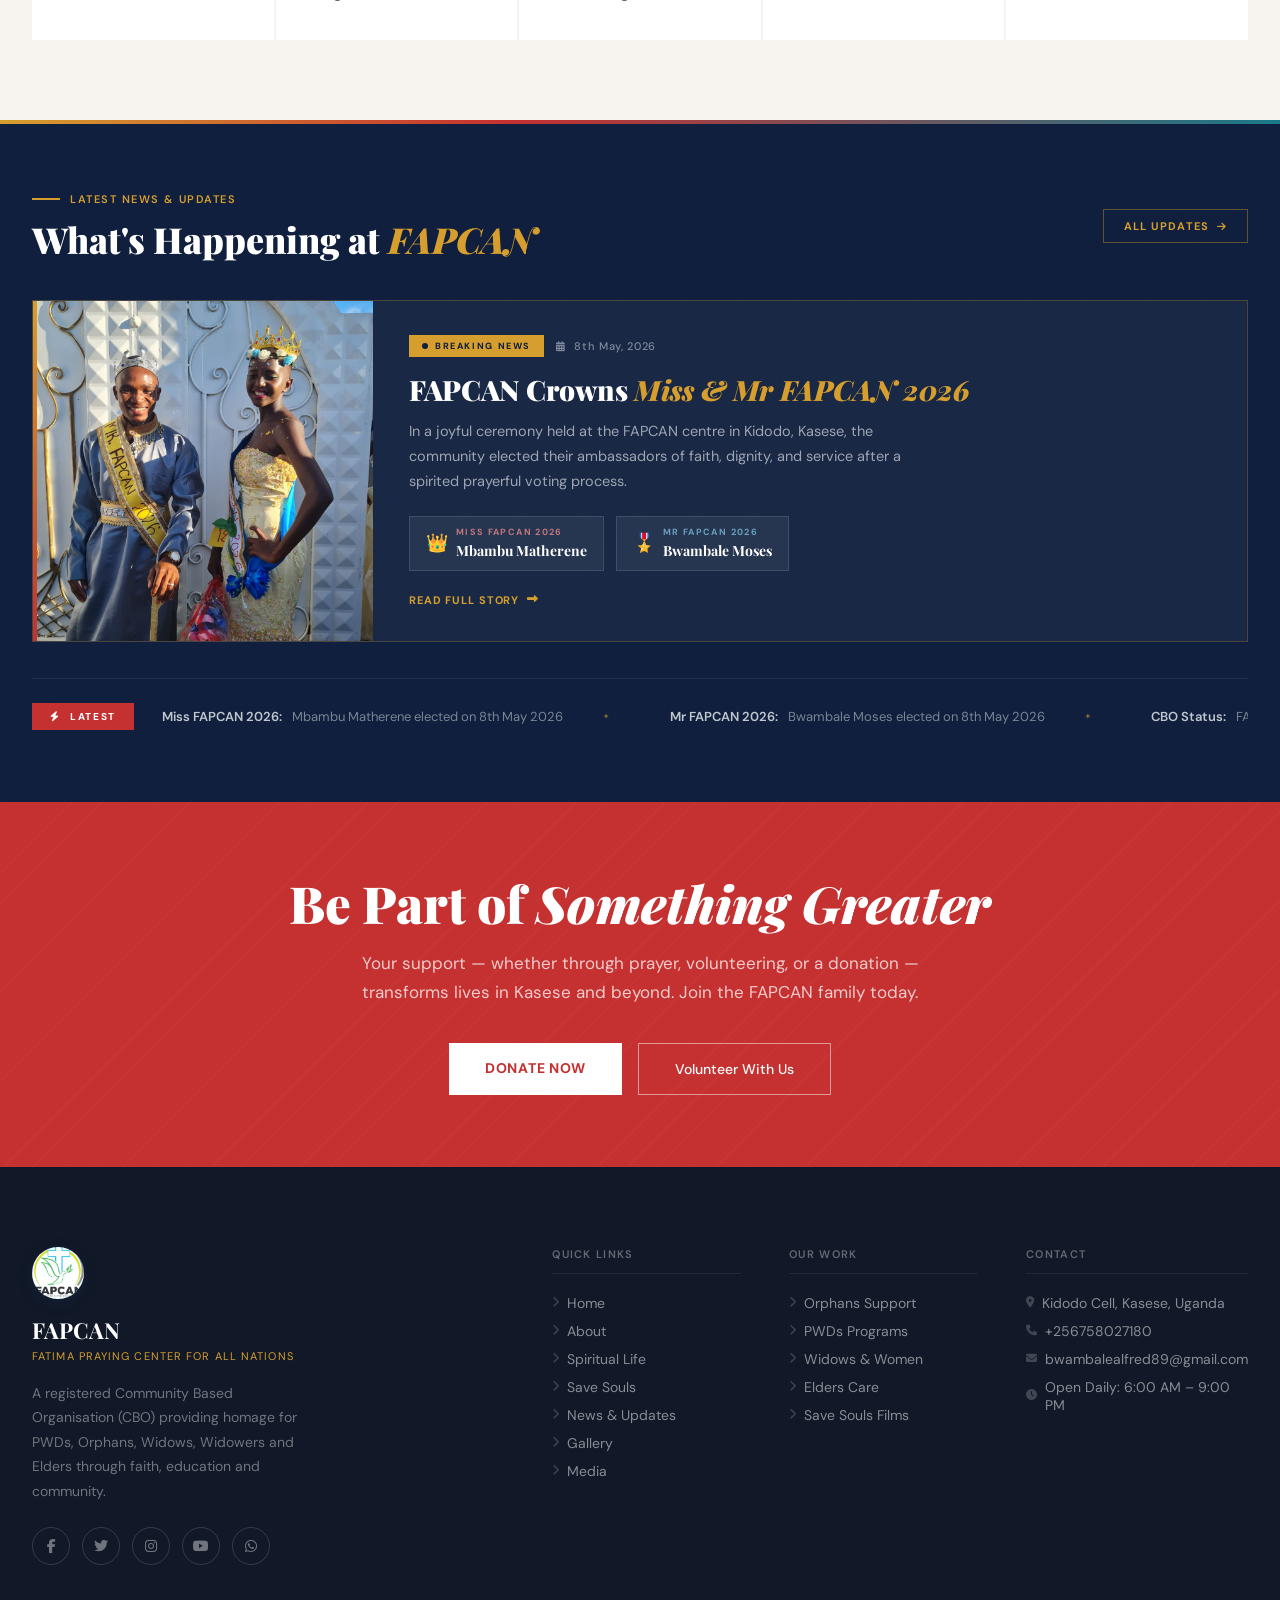
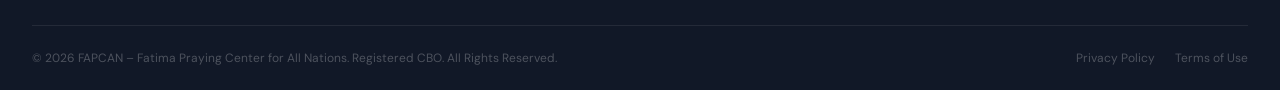
==== commit 39e58d16: "Update index.html" ====
--- a/index.html
+++ b/index.html
@@ -2001,7 +2001,7 @@
       <div class="impact-action-card impact-elder-card reveal">
         <div class="impact-card-images dual-img">
           <img src="elder1.jpg" alt="Bwambale Alfred showing love and support for elderly twin women at FAPCAN" loading="lazy">
-          <img src="elder2.jpg" alt="Omuzana Alfred Bwambale with a pregnant woman and an elderly man at FAPCAN" loading="lazy">
+          <img src="elder2.jpeg" alt="Omuzana Alfred Bwambale with a pregnant woman and an elderly man at FAPCAN" loading="lazy">
         </div>
         <div class="impact-card-body">
           <span class="impact-card-tag"><i class="fas fa-heart"></i> &nbsp;A Father's Love</span>
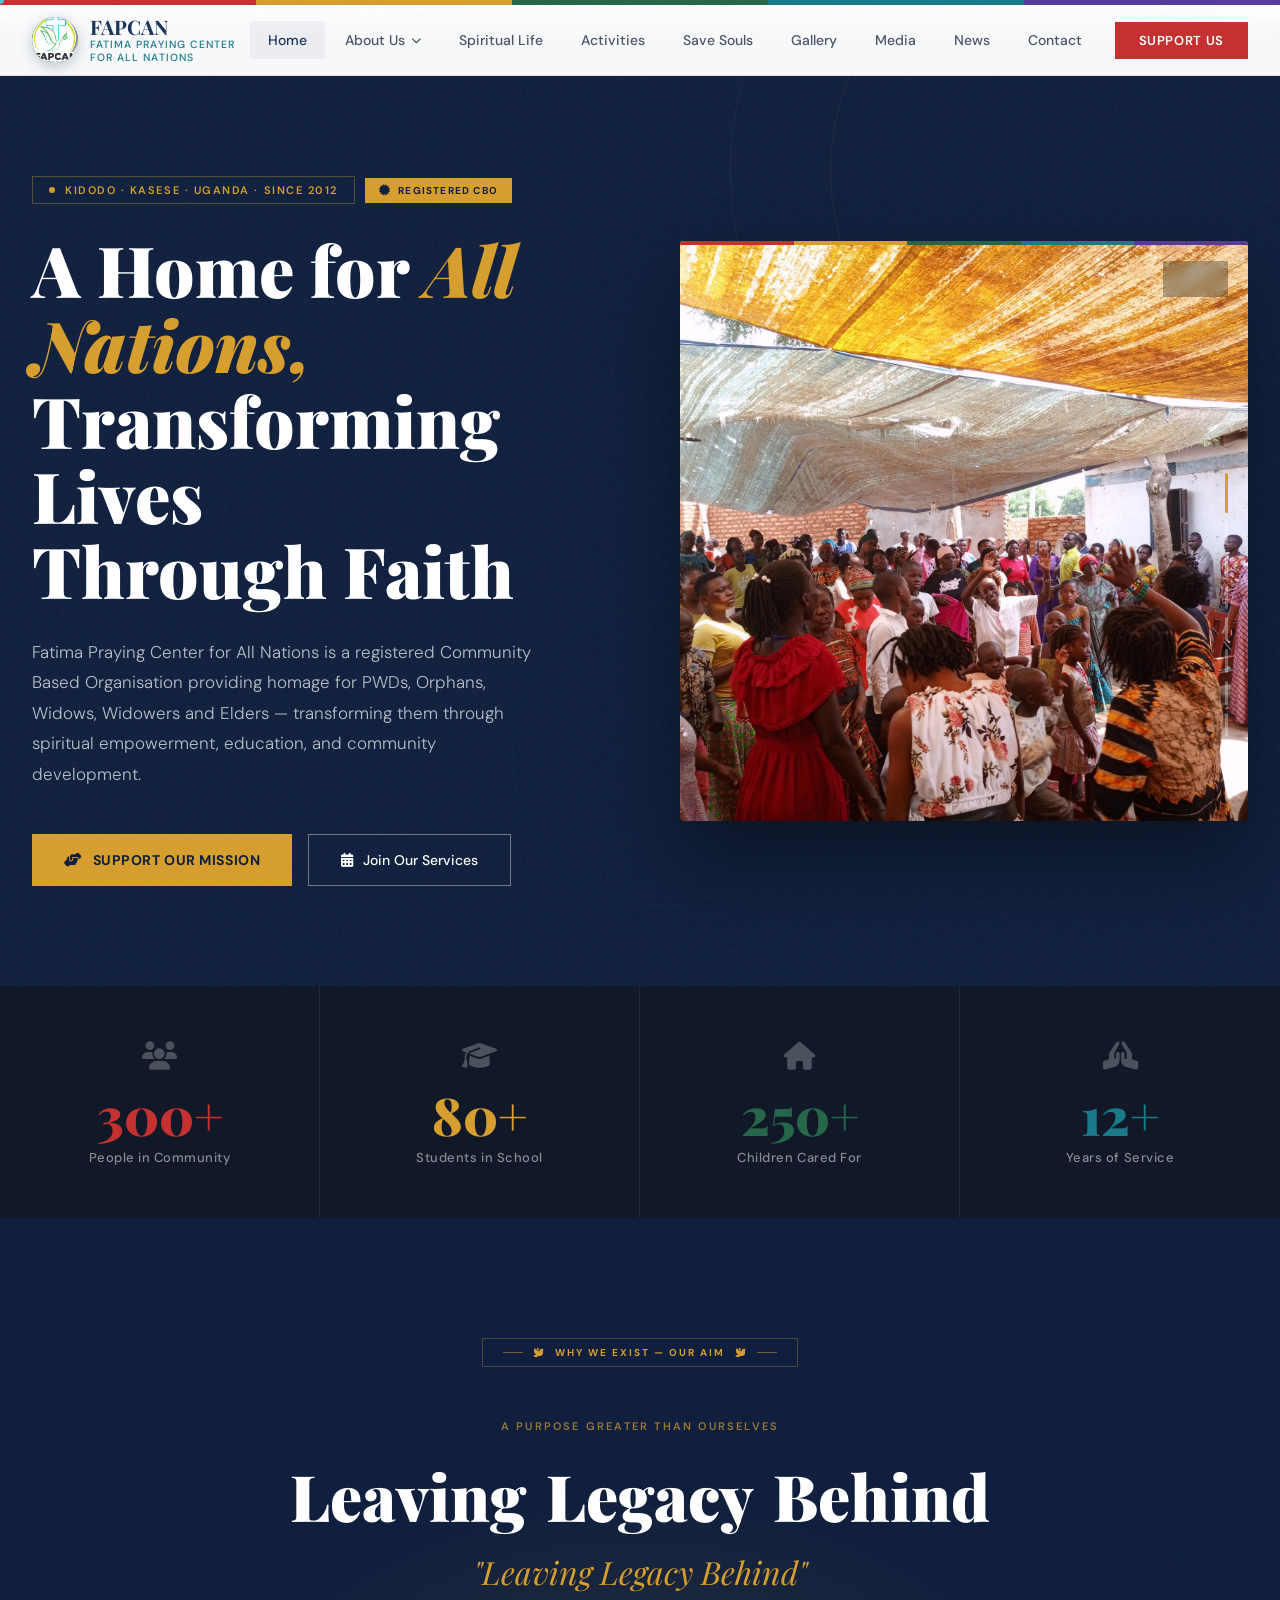
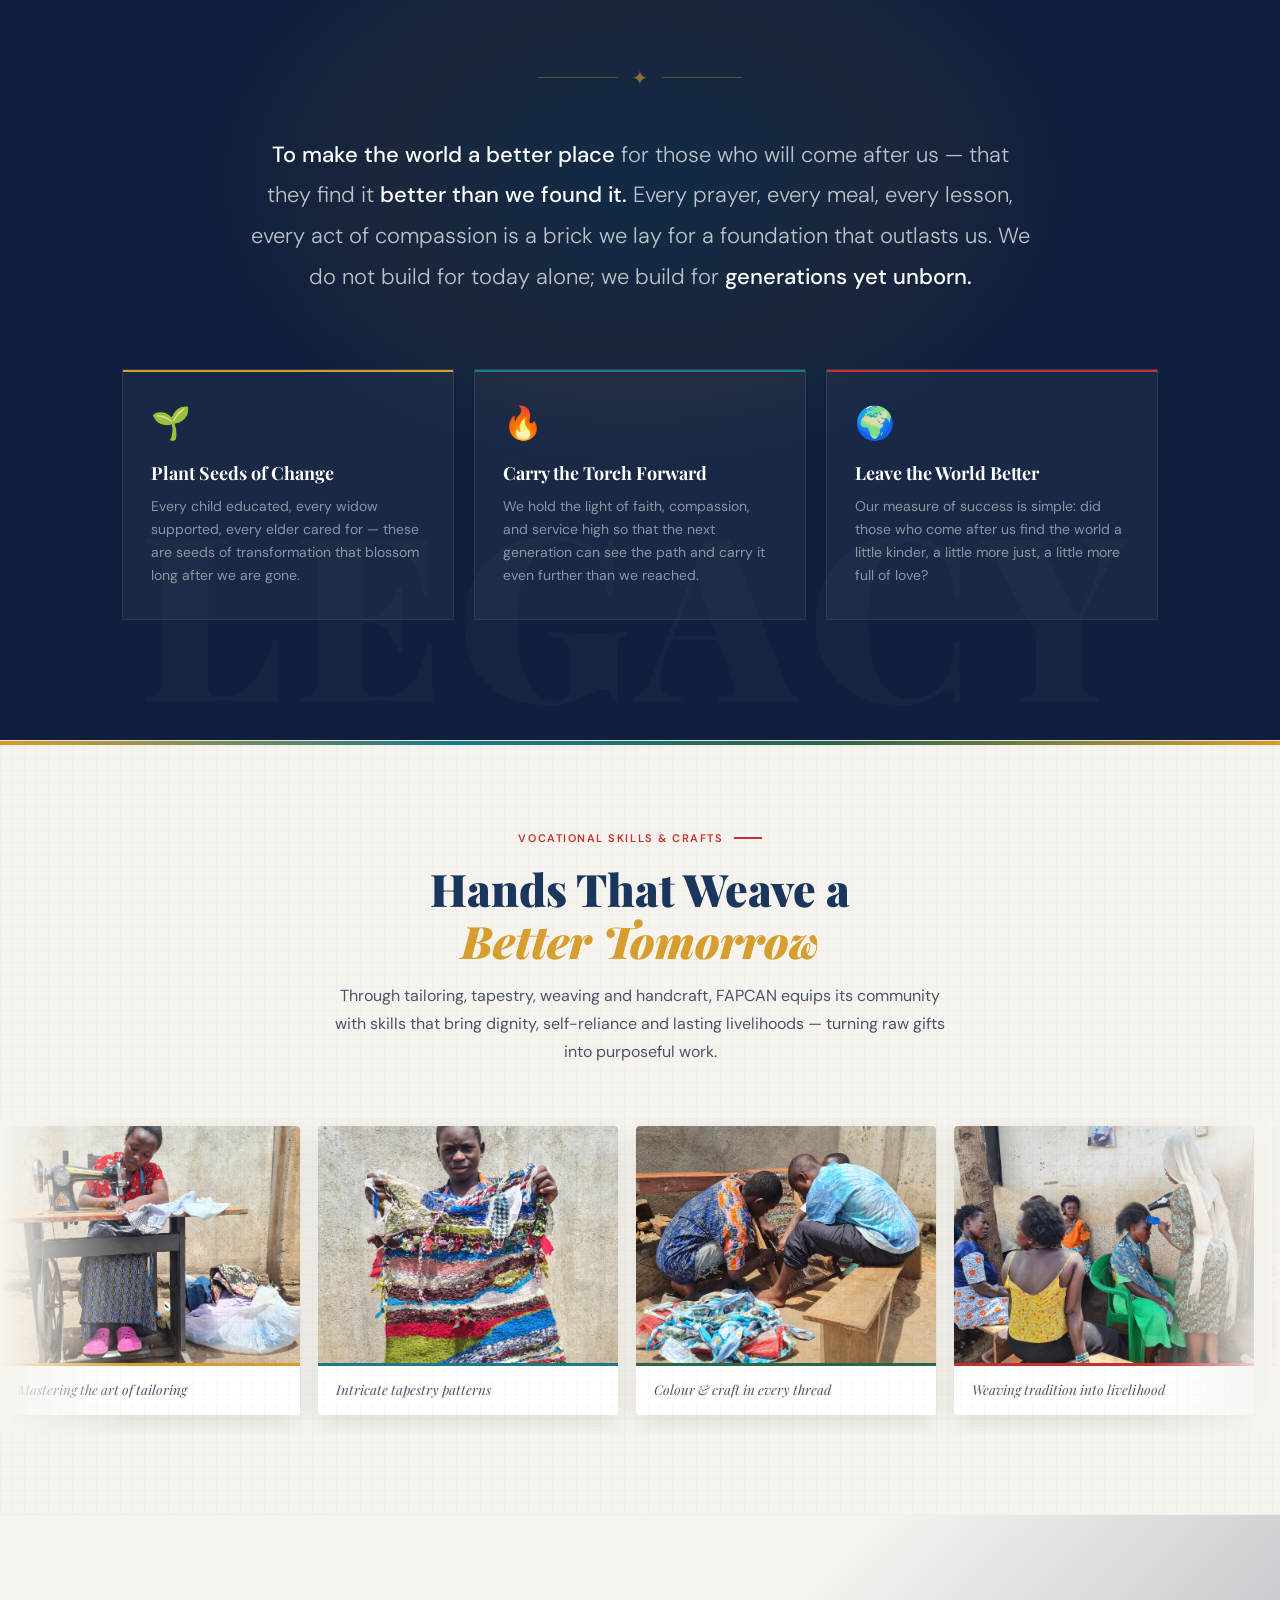
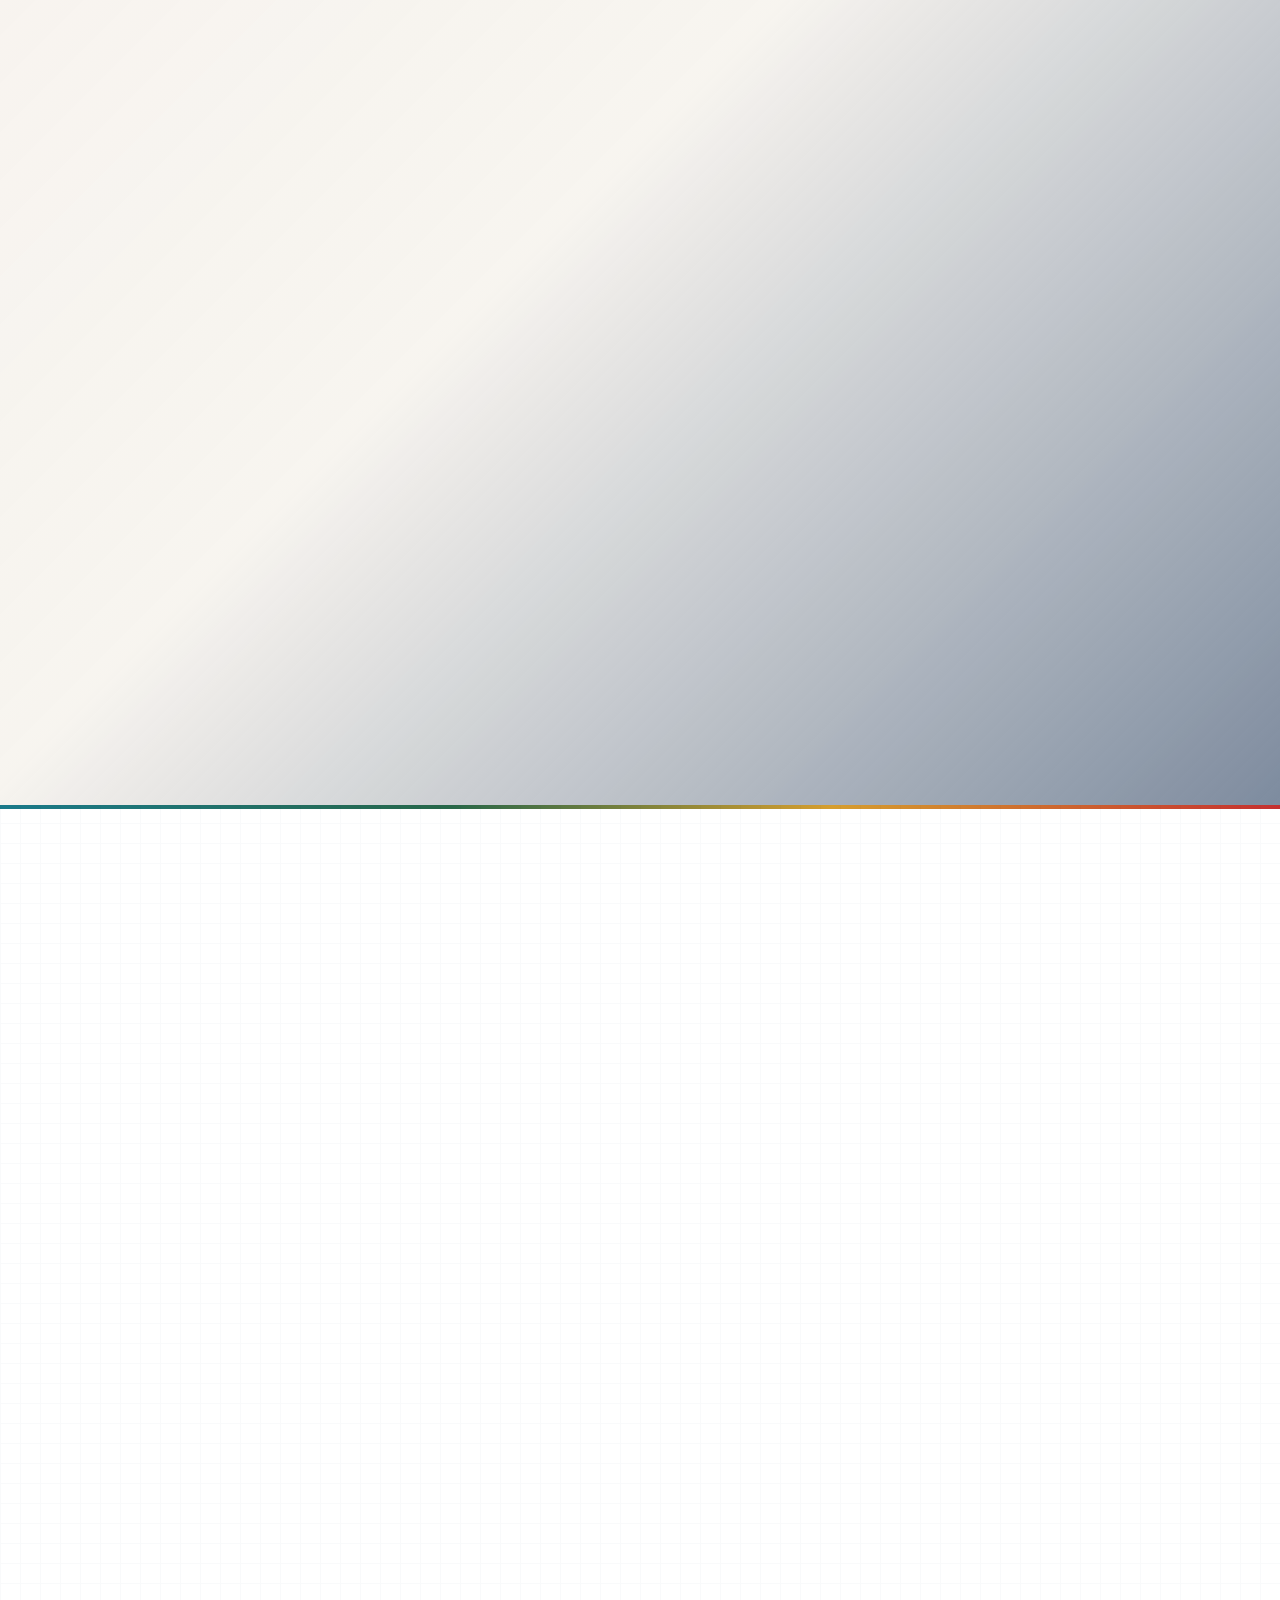
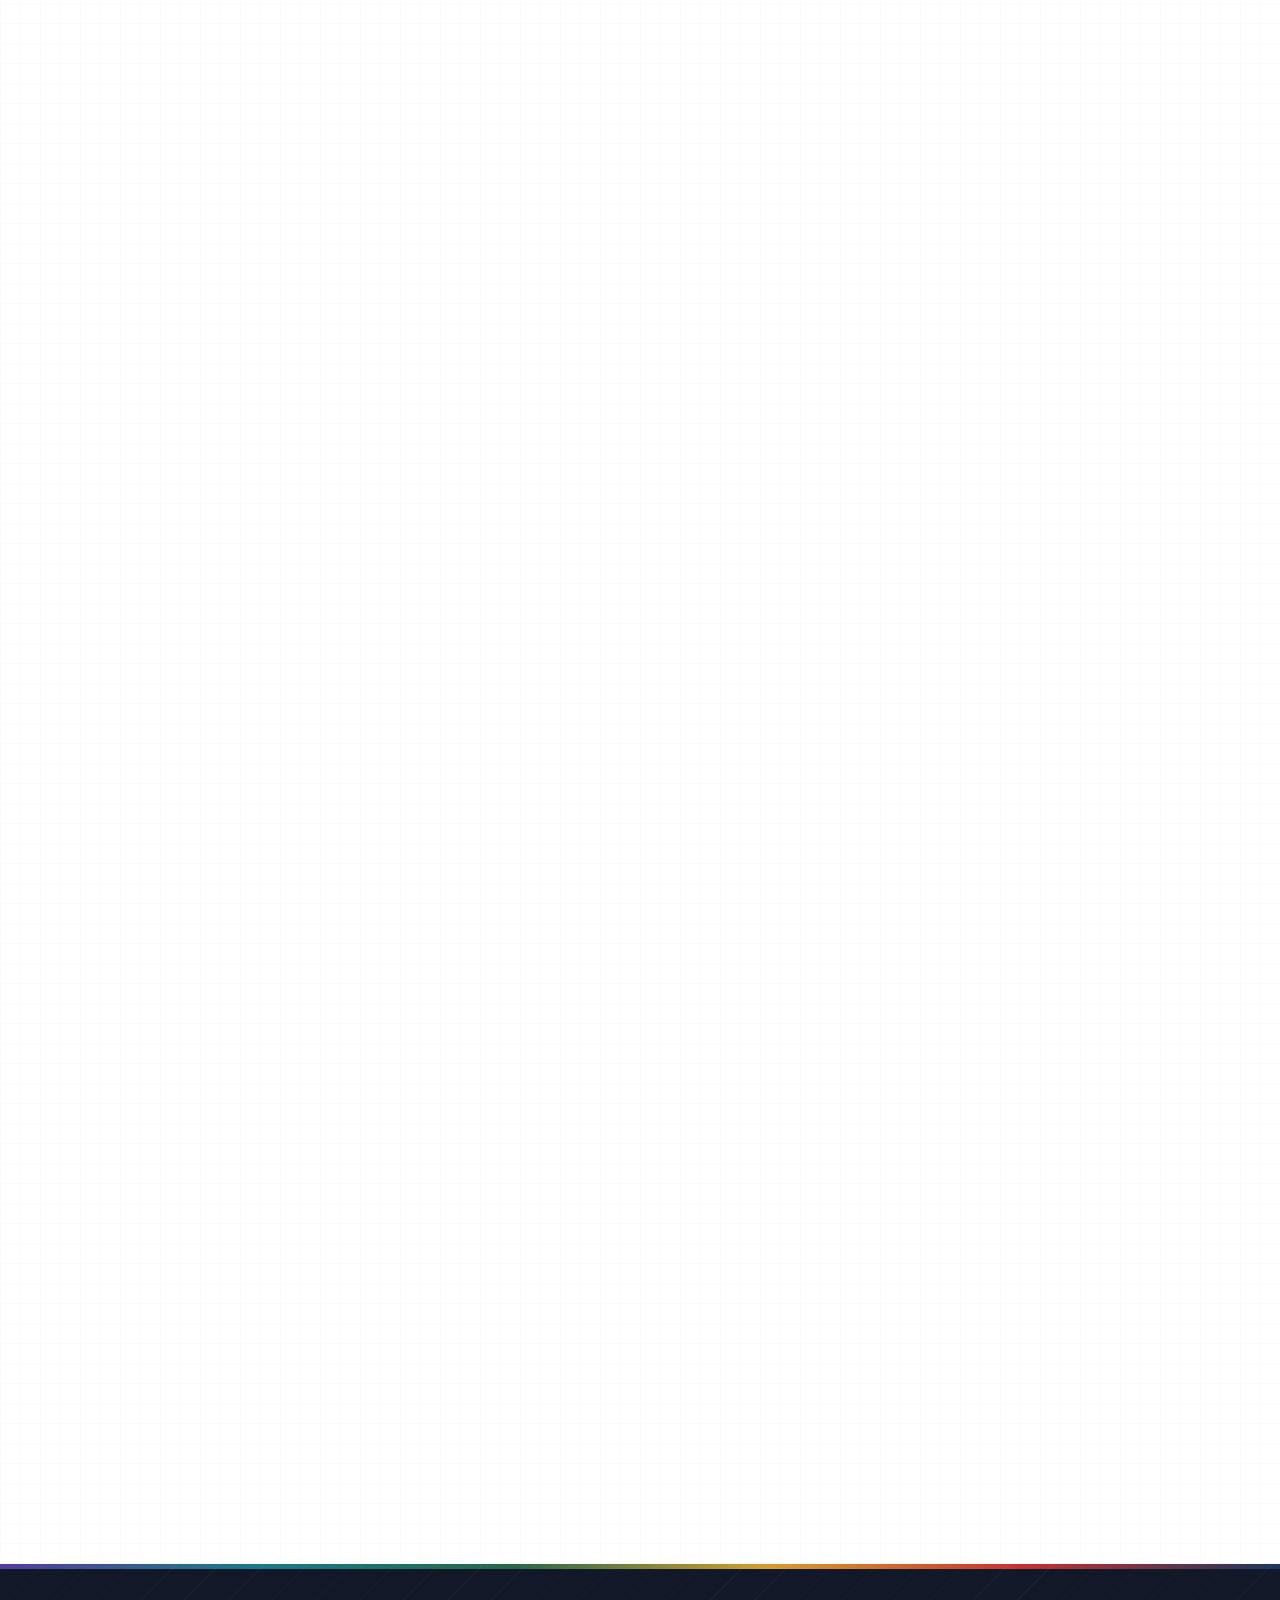
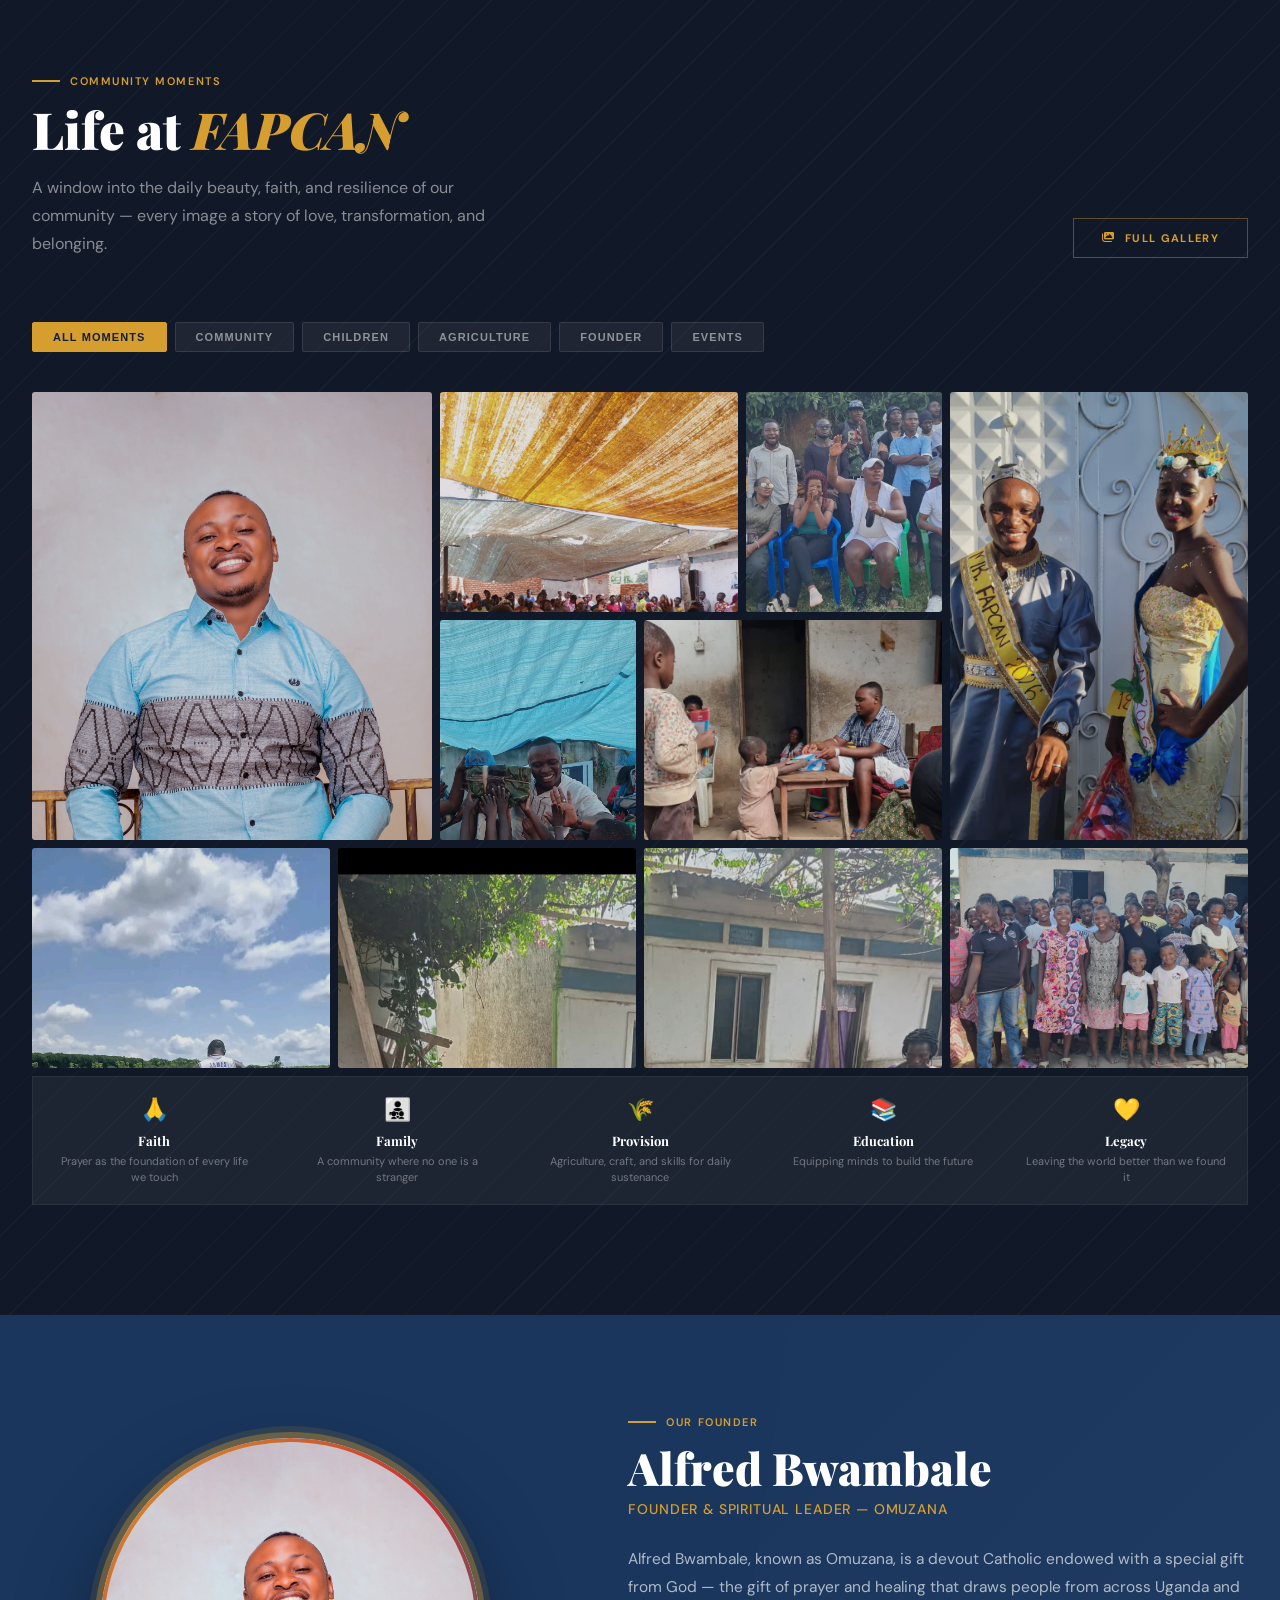
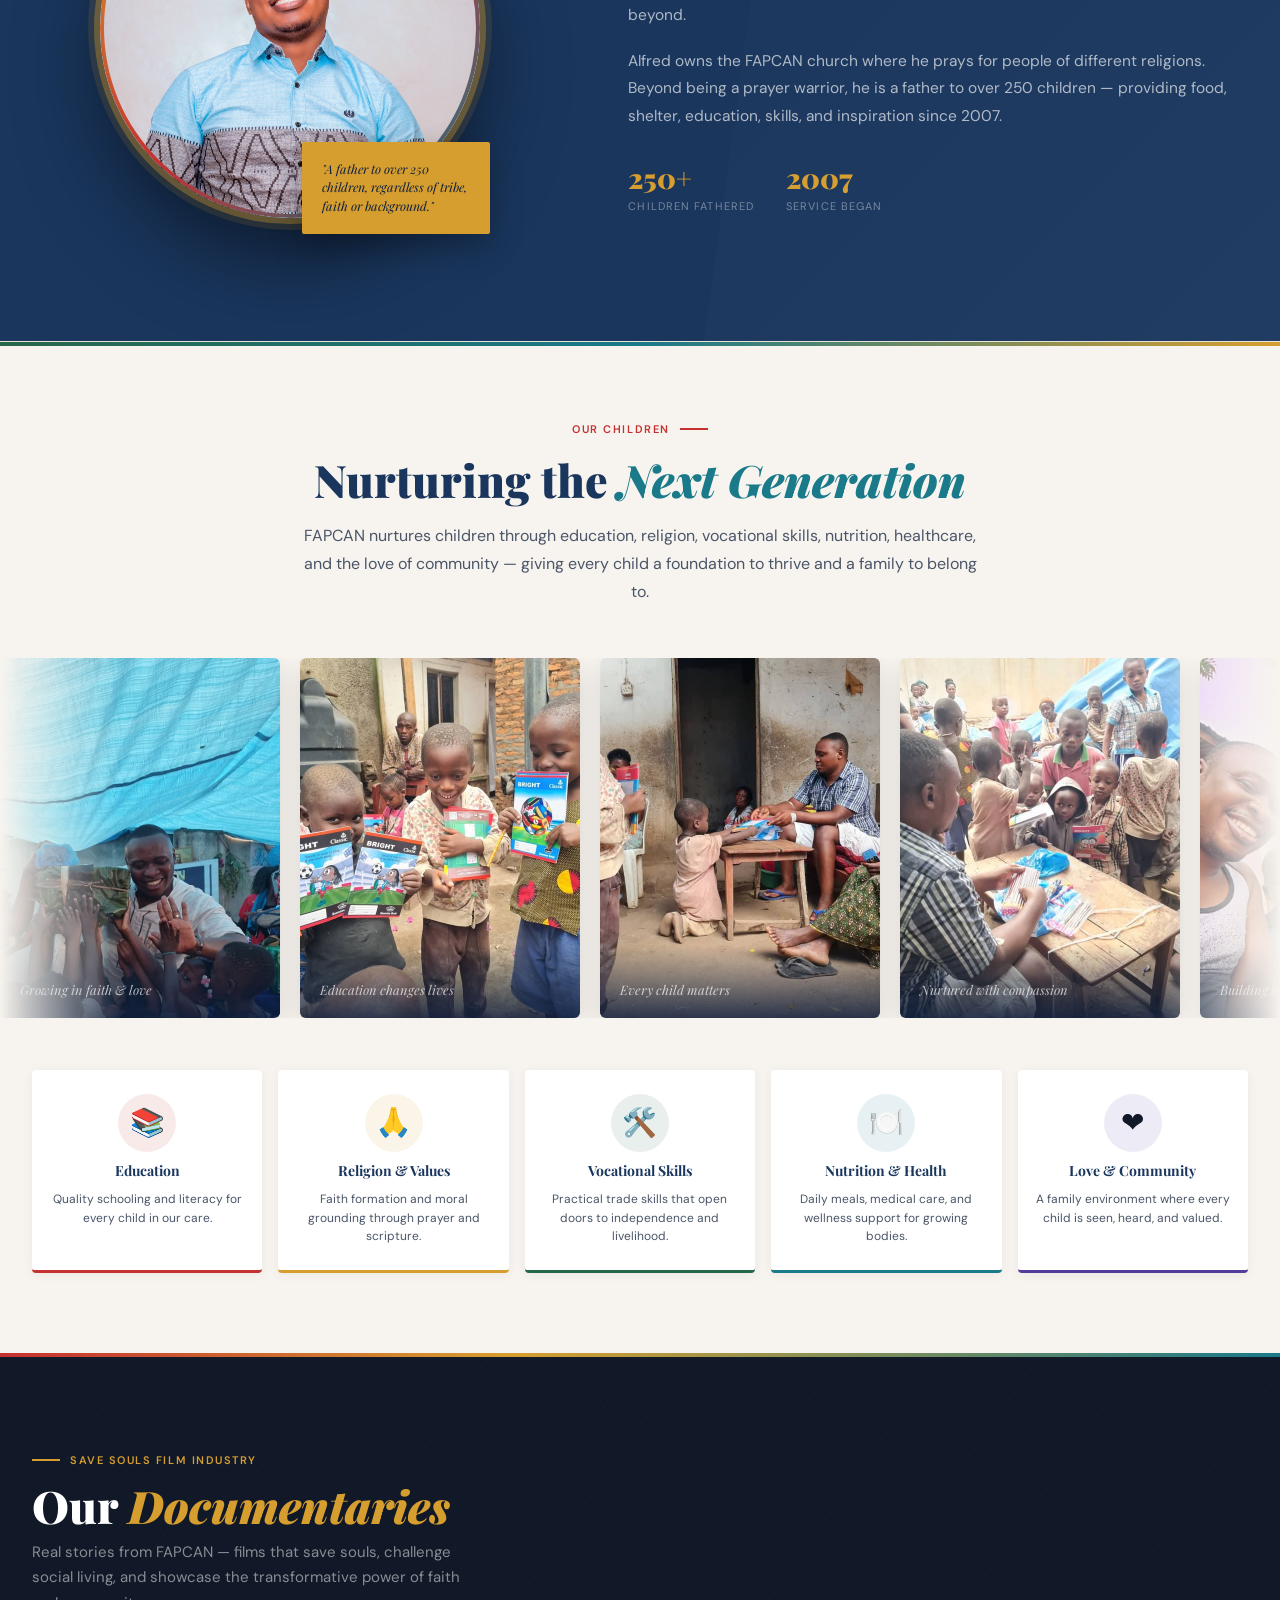
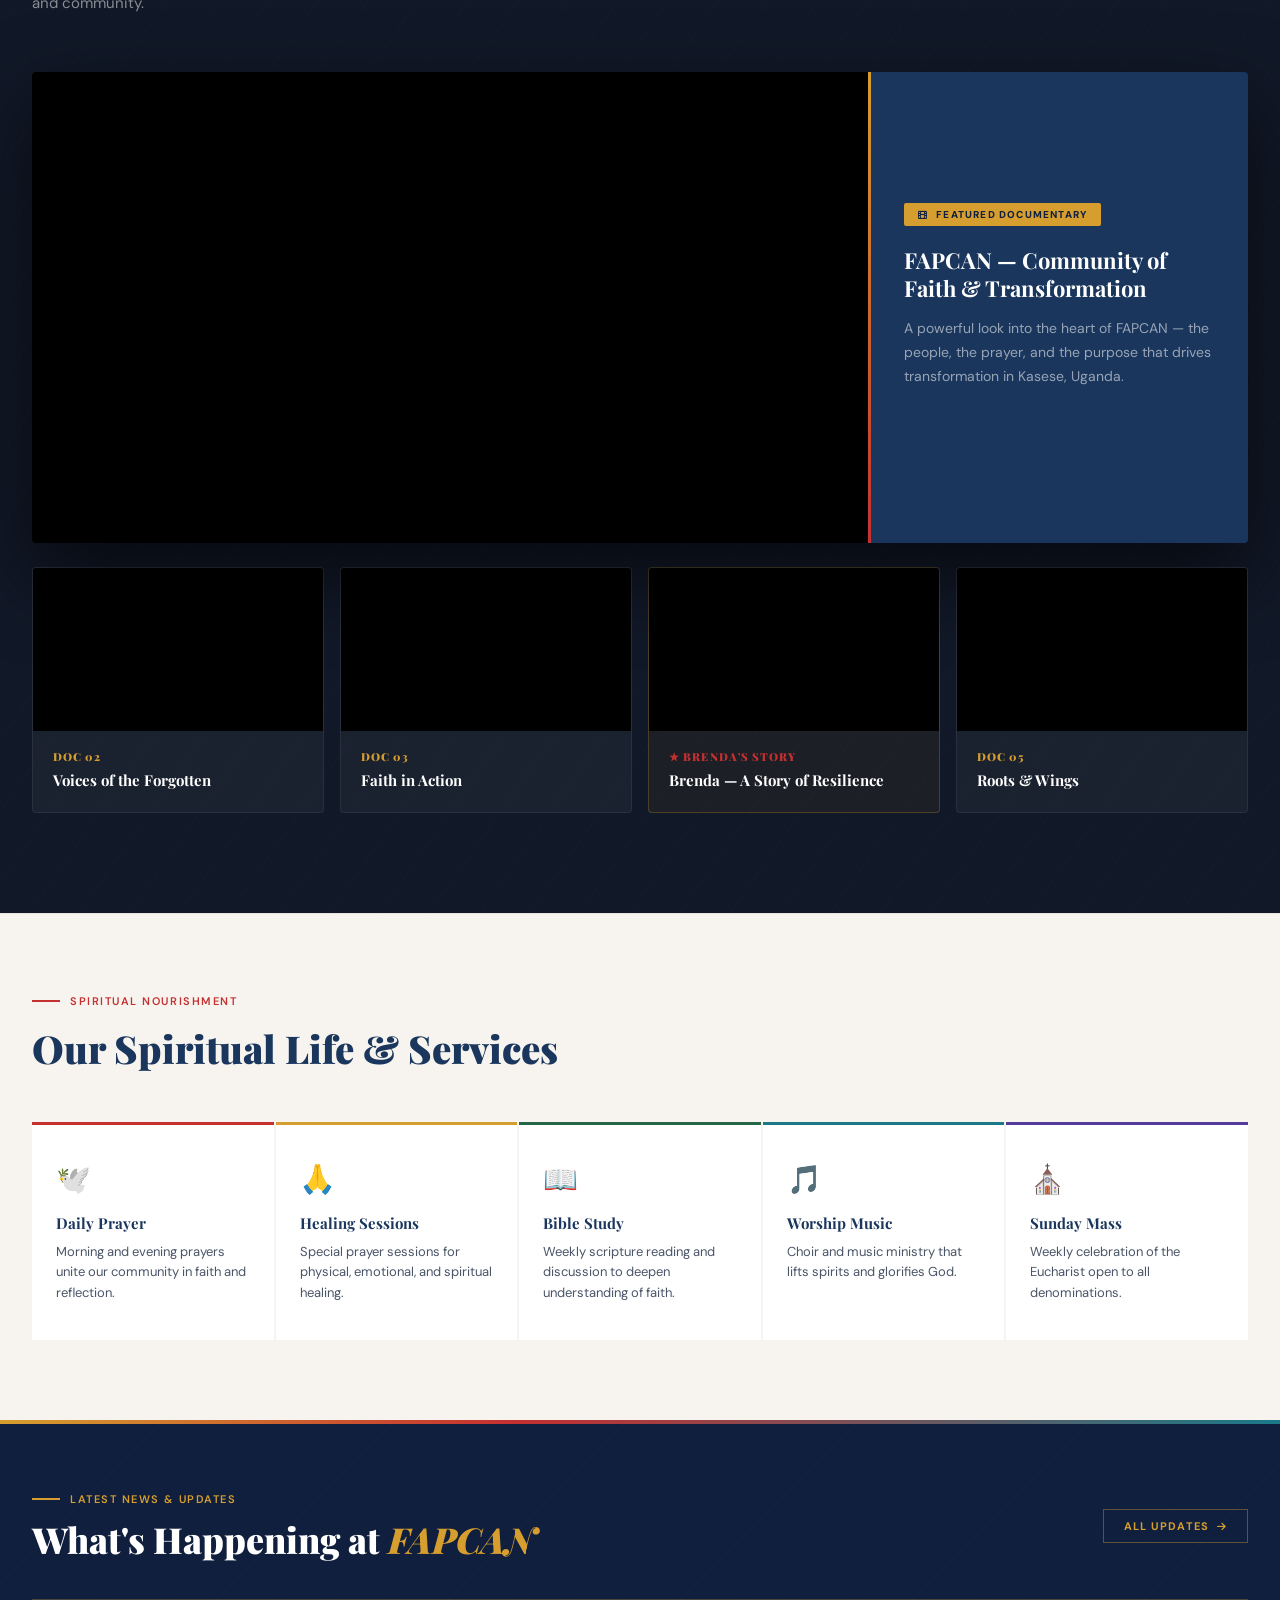
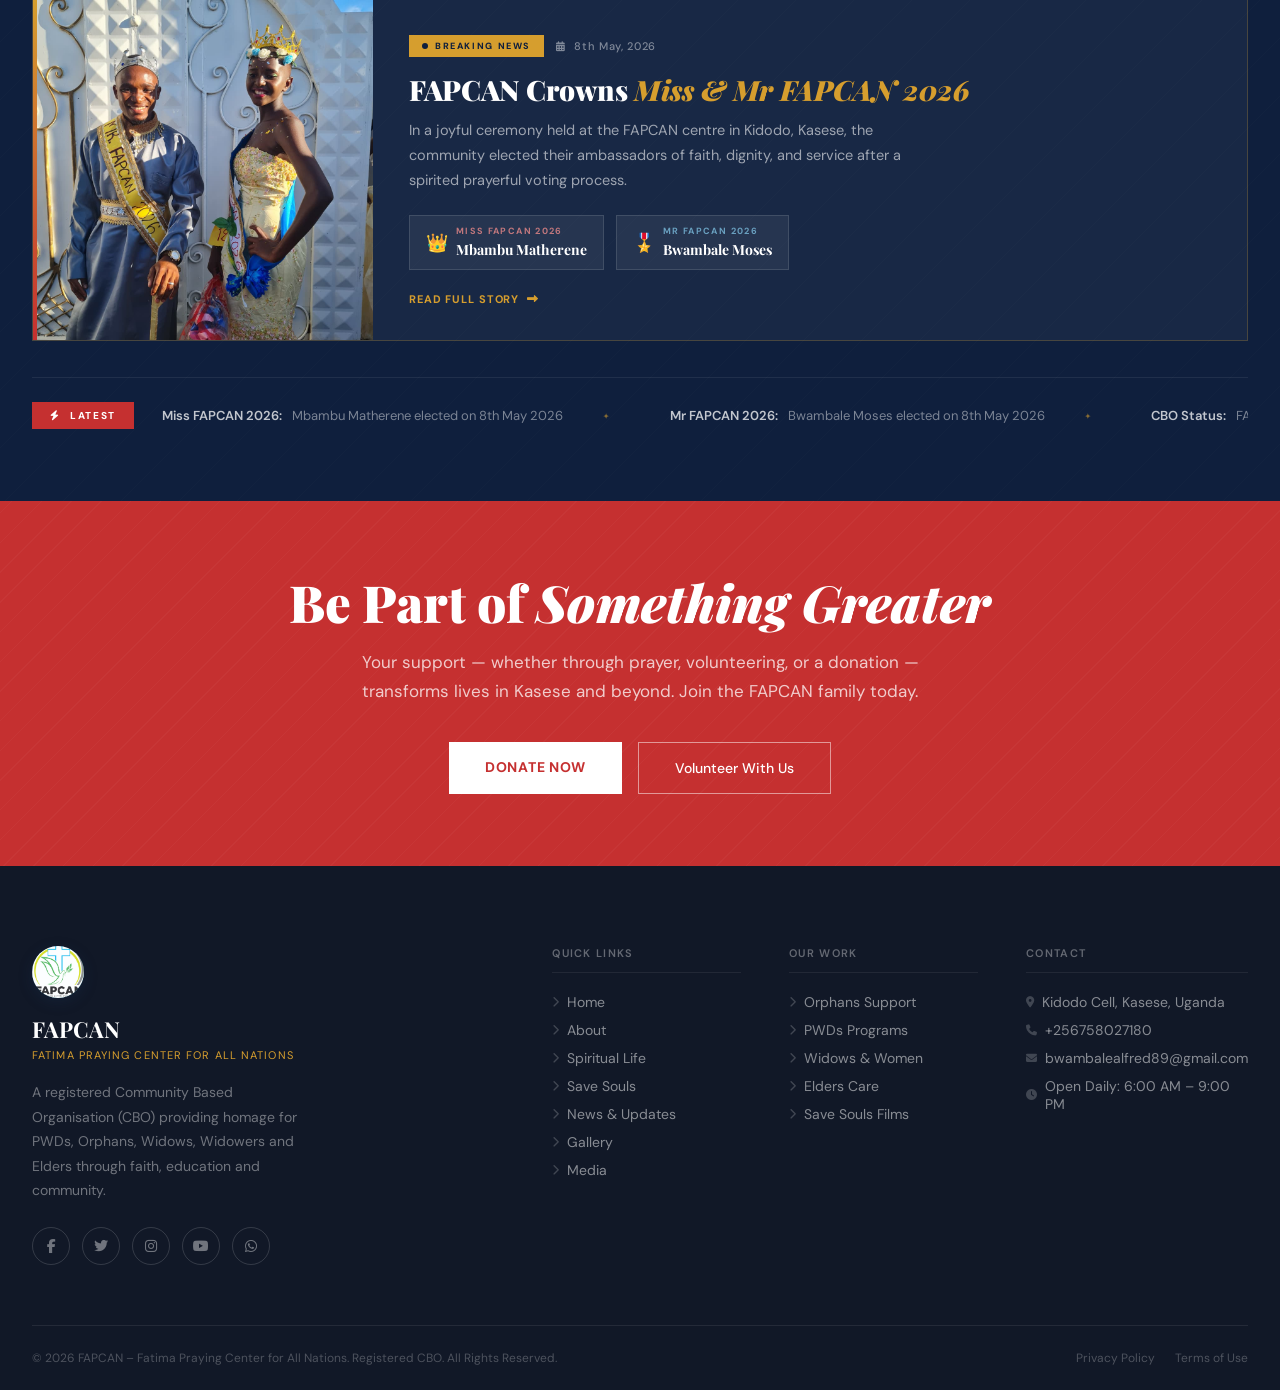
==== commit d0c76055: "Update index.html" ====
--- a/index.html
+++ b/index.html
@@ -1103,6 +1103,284 @@
   height: 340px;
 }
 
+
+/* ══════════════════════════════════════════════════════════
+   ── PHOTO GALLERY SECTION (NEW) ──
+══════════════════════════════════════════════════════════ */
+.photo-gallery {
+  background: var(--dark);
+  padding: 110px 0;
+  position: relative;
+  overflow: hidden;
+}
+
+/* Textured top accent */
+.photo-gallery::before {
+  content: '';
+  position: absolute; top: 0; left: 0; right: 0; height: 5px;
+  background: linear-gradient(to right,
+    var(--purple) 0%, var(--teal) 20%, var(--green) 40%,
+    var(--gold) 60%, var(--red) 80%, var(--navy) 100%);
+}
+
+/* Subtle diagonal noise overlay */
+.photo-gallery::after {
+  content: '';
+  position: absolute; inset: 0; pointer-events: none; opacity: 0.03;
+  background-image: repeating-linear-gradient(
+    -45deg, transparent 0, transparent 30px,
+    rgba(255,255,255,1) 30px, rgba(255,255,255,1) 31px
+  );
+}
+
+.photo-gallery-inner {
+  max-width: 1320px; margin: 0 auto; padding: 0 32px;
+  position: relative; z-index: 2;
+}
+
+/* Header */
+.gallery-header {
+  display: flex; justify-content: space-between; align-items: flex-end;
+  margin-bottom: 64px; flex-wrap: wrap; gap: 20px;
+}
+.gallery-header-left .section-label {
+  color: var(--gold);
+  margin-bottom: 14px;
+}
+.gallery-header-left .section-label::before { background: var(--gold); }
+.gallery-header-left h2 {
+  font-family: var(--font-serif); font-weight: 900;
+  font-size: clamp(28px, 4vw, 58px); color: var(--white);
+  line-height: 1.08;
+}
+.gallery-header-left h2 em { font-style: italic; color: var(--gold); }
+.gallery-header-left p {
+  font-size: 16px; color: rgba(255,255,255,0.5);
+  max-width: 500px; line-height: 1.75; margin-top: 16px;
+}
+.gallery-view-btn {
+  display: inline-flex; align-items: center; gap: 10px;
+  background: transparent; border: 1px solid rgba(214,158,46,0.4);
+  color: var(--gold); padding: 12px 28px; font-size: 11px;
+  font-weight: 700; letter-spacing: 0.12em; text-transform: uppercase;
+  text-decoration: none; flex-shrink: 0; white-space: nowrap;
+  transition: background 0.25s, border-color 0.25s, transform 0.2s;
+}
+.gallery-view-btn:hover {
+  background: rgba(214,158,46,0.1); border-color: var(--gold);
+  transform: translateY(-2px);
+}
+
+/* ── Filter tabs ── */
+.gallery-filters {
+  display: flex; gap: 8px; flex-wrap: wrap;
+  margin-bottom: 40px;
+}
+.gallery-filter-btn {
+  padding: 8px 20px; font-size: 11px; font-weight: 600;
+  letter-spacing: 0.1em; text-transform: uppercase;
+  background: rgba(255,255,255,0.06); border: 1px solid rgba(255,255,255,0.1);
+  color: rgba(255,255,255,0.5); cursor: pointer;
+  transition: background 0.2s, border-color 0.2s, color 0.2s;
+  border-radius: 2px;
+}
+.gallery-filter-btn:hover,
+.gallery-filter-btn.active {
+  background: var(--gold); border-color: var(--gold);
+  color: var(--navy-dk);
+}
+
+/* ── Masonry-style bento grid ── */
+.gallery-bento {
+  display: grid;
+  grid-template-columns: repeat(12, 1fr);
+  grid-template-rows: repeat(3, 220px);
+  gap: 8px;
+}
+
+/* Cell sizing */
+.g-cell { position: relative; overflow: hidden; border-radius: 3px; cursor: pointer; }
+
+/* Row 1 */
+.g-cell:nth-child(1) { grid-column: 1 / 5; grid-row: 1 / 3; }   /* tall left */
+.g-cell:nth-child(2) { grid-column: 5 / 8; grid-row: 1 / 2; }
+.g-cell:nth-child(3) { grid-column: 8 / 10; grid-row: 1 / 2; }
+.g-cell:nth-child(4) { grid-column: 10 / 13; grid-row: 1 / 3; }  /* tall right */
+/* Row 2 */
+.g-cell:nth-child(5) { grid-column: 5 / 7; grid-row: 2 / 3; }
+.g-cell:nth-child(6) { grid-column: 7 / 10; grid-row: 2 / 3; }
+/* Row 3 */
+.g-cell:nth-child(7)  { grid-column: 1 / 4;  grid-row: 3 / 4; }
+.g-cell:nth-child(8)  { grid-column: 4 / 7;  grid-row: 3 / 4; }
+.g-cell:nth-child(9)  { grid-column: 7 / 10; grid-row: 3 / 4; }
+.g-cell:nth-child(10) { grid-column: 10 / 13; grid-row: 3 / 4; }
+
+/* Images */
+.g-cell img {
+  width: 100%; height: 100%;
+  object-fit: cover; object-position: center top;
+  display: block;
+  transition: transform 0.7s var(--ease-out), filter 0.4s;
+  filter: brightness(0.88) saturate(0.9);
+}
+.g-cell:hover img {
+  transform: scale(1.08);
+  filter: brightness(1) saturate(1.05);
+}
+
+/* Overlay on hover */
+.g-cell-overlay {
+  position: absolute; inset: 0;
+  background: linear-gradient(to top, rgba(15,31,61,0.85) 0%, transparent 55%);
+  opacity: 0; transition: opacity 0.4s var(--ease-out);
+  display: flex; flex-direction: column; justify-content: flex-end;
+  padding: 20px;
+}
+.g-cell:hover .g-cell-overlay { opacity: 1; }
+.g-cell-overlay-label {
+  font-family: var(--font-serif); font-style: italic;
+  font-size: 14px; color: rgba(255,255,255,0.85); line-height: 1.4;
+  transform: translateY(8px);
+  transition: transform 0.4s var(--ease-out);
+}
+.g-cell:hover .g-cell-overlay-label { transform: translateY(0); }
+.g-cell-overlay-tag {
+  font-size: 9px; font-weight: 700; letter-spacing: 0.14em; text-transform: uppercase;
+  color: var(--gold); margin-bottom: 6px; display: block;
+}
+
+/* Accent colour bar per cell */
+.g-cell::before {
+  content: ''; position: absolute; bottom: 0; left: 0; right: 0;
+  height: 3px; z-index: 5;
+  transform: scaleX(0); transform-origin: left;
+  transition: transform 0.4s var(--ease-out);
+}
+.g-cell:nth-child(1)::before  { background: var(--gold); }
+.g-cell:nth-child(2)::before  { background: var(--teal); }
+.g-cell:nth-child(3)::before  { background: var(--red); }
+.g-cell:nth-child(4)::before  { background: var(--green); }
+.g-cell:nth-child(5)::before  { background: var(--purple); }
+.g-cell:nth-child(6)::before  { background: var(--gold); }
+.g-cell:nth-child(7)::before  { background: var(--red); }
+.g-cell:nth-child(8)::before  { background: var(--teal); }
+.g-cell:nth-child(9)::before  { background: var(--green); }
+.g-cell:nth-child(10)::before { background: var(--purple); }
+.g-cell:hover::before { transform: scaleX(1); }
+
+/* ── Featured caption strip ── */
+.gallery-caption-strip {
+  display: grid; grid-template-columns: repeat(5, 1fr);
+  gap: 1px; margin-top: 8px;
+  background: rgba(255,255,255,0.05);
+  border: 1px solid rgba(255,255,255,0.06);
+}
+.gallery-caption-item {
+  padding: 18px 20px; text-align: center;
+  transition: background 0.2s;
+}
+.gallery-caption-item:hover { background: rgba(255,255,255,0.05); }
+.gallery-caption-item-icon {
+  font-size: 22px; margin-bottom: 8px; display: block;
+}
+.gallery-caption-item h5 {
+  font-family: var(--font-serif); font-size: 13px; font-weight: 700;
+  color: white; margin-bottom: 4px;
+}
+.gallery-caption-item p {
+  font-size: 11px; color: rgba(255,255,255,0.38); line-height: 1.5;
+}
+
+/* ── Lightbox ── */
+.gallery-lightbox {
+  position: fixed; inset: 0; z-index: 9998;
+  background: rgba(0,0,0,0.96);
+  display: flex; align-items: center; justify-content: center;
+  opacity: 0; visibility: hidden;
+  transition: opacity 0.35s var(--ease-out), visibility 0.35s;
+  backdrop-filter: blur(12px);
+}
+.gallery-lightbox.open { opacity: 1; visibility: visible; }
+.lightbox-img-wrap {
+  max-width: 90vw; max-height: 88vh;
+  position: relative;
+}
+.lightbox-img-wrap img {
+  max-width: 100%; max-height: 88vh;
+  object-fit: contain; display: block;
+  border-radius: 3px;
+  box-shadow: 0 40px 100px rgba(0,0,0,0.8);
+  transform: scale(0.92);
+  transition: transform 0.35s var(--ease-out);
+}
+.gallery-lightbox.open .lightbox-img-wrap img { transform: scale(1); }
+.lightbox-close {
+  position: absolute; top: -48px; right: 0;
+  width: 40px; height: 40px; border: 1px solid rgba(255,255,255,0.2);
+  background: none; cursor: pointer; color: white; font-size: 16px;
+  display: flex; align-items: center; justify-content: center;
+  transition: background 0.2s, border-color 0.2s;
+}
+.lightbox-close:hover { background: rgba(255,255,255,0.1); border-color: rgba(255,255,255,0.4); }
+.lightbox-caption {
+  position: absolute; bottom: -48px; left: 0; right: 0; text-align: center;
+}
+.lightbox-caption span {
+  font-family: var(--font-serif); font-style: italic;
+  font-size: 14px; color: rgba(255,255,255,0.55);
+}
+.lightbox-nav {
+  position: absolute; top: 50%; transform: translateY(-50%);
+  width: 48px; height: 48px; border: 1px solid rgba(255,255,255,0.15);
+  background: rgba(0,0,0,0.5); cursor: pointer; color: white; font-size: 16px;
+  display: flex; align-items: center; justify-content: center;
+  transition: background 0.2s, border-color 0.2s;
+  border-radius: 50%;
+}
+.lightbox-nav:hover { background: rgba(214,158,46,0.3); border-color: var(--gold); }
+.lightbox-prev { left: -70px; }
+.lightbox-next { right: -70px; }
+
+/* Gallery responsive */
+@media (max-width: 1100px) {
+  .gallery-bento {
+    grid-template-columns: repeat(6, 1fr);
+    grid-template-rows: repeat(5, 180px);
+  }
+  .g-cell:nth-child(1)  { grid-column: 1 / 4; grid-row: 1 / 3; }
+  .g-cell:nth-child(2)  { grid-column: 4 / 7; grid-row: 1 / 2; }
+  .g-cell:nth-child(3)  { grid-column: 4 / 7; grid-row: 2 / 3; }
+  .g-cell:nth-child(4)  { grid-column: 1 / 3; grid-row: 3 / 4; }
+  .g-cell:nth-child(5)  { grid-column: 3 / 5; grid-row: 3 / 4; }
+  .g-cell:nth-child(6)  { grid-column: 5 / 7; grid-row: 3 / 4; }
+  .g-cell:nth-child(7)  { grid-column: 1 / 3; grid-row: 4 / 5; }
+  .g-cell:nth-child(8)  { grid-column: 3 / 5; grid-row: 4 / 5; }
+  .g-cell:nth-child(9)  { grid-column: 5 / 7; grid-row: 4 / 5; }
+  .g-cell:nth-child(10) { grid-column: 1 / 4; grid-row: 5 / 6; }
+  .gallery-caption-strip { grid-template-columns: repeat(3, 1fr); }
+}
+
+@media (max-width: 768px) {
+  .gallery-bento {
+    grid-template-columns: repeat(2, 1fr);
+    grid-template-rows: auto;
+  }
+  .g-cell { grid-column: auto !important; grid-row: auto !important; height: 200px; }
+  .g-cell:nth-child(1) { grid-column: 1 / 3 !important; height: 260px; }
+  .gallery-caption-strip { grid-template-columns: repeat(2, 1fr); }
+  .lightbox-prev { left: -40px; }
+  .lightbox-next { right: -40px; }
+}
+
+@media (max-width: 480px) {
+  .gallery-bento { grid-template-columns: 1fr; }
+  .g-cell { grid-column: auto !important; height: 200px; }
+  .g-cell:nth-child(1) { grid-column: auto !important; }
+  .gallery-caption-strip { grid-template-columns: 1fr 1fr; }
+  .lightbox-prev, .lightbox-next { display: none; }
+}
+
+
 /* ── FOUNDER ── */
 .founder {
   background: var(--navy);
@@ -1643,6 +1921,9 @@
   .news-event-body { padding: 24px 20px; }
   .winners-inline { flex-direction: column; }
   .news-ticker { flex-direction: column; align-items: flex-start; gap: 14px; }
+  .photo-gallery { padding: 80px 0; }
+  .photo-gallery-inner { padding: 0 20px; }
+  .gallery-caption-strip { grid-template-columns: 1fr; }
 }
 </style>
 </head>
@@ -1900,22 +2181,15 @@
   </div>
 </section>
 
-<!-- ══════════════════════════════════════════
-     OUR IMPACT / SUPPORT & COMMUNITY TRANSFORMATION
-══════════════════════════════════════════ -->
+<!-- OUR IMPACT / SUPPORT & COMMUNITY TRANSFORMATION -->
 <section class="our-impact" id="our-impact">
   <div class="our-impact-inner">
-
-    <!-- Header -->
     <div class="our-impact-header reveal">
       <div class="section-label">Support &amp; Community Transformation</div>
       <h2>Our <em>Impact</em> in Action</h2>
       <p>At FAPCAN, compassion is not just a word — it is a daily practice. From supporting persons with albinism and caring for the mentally ill, to sponsoring children's education and uplifting elders, single mothers, and persons with disabilities, we are committed to transforming lives through faith, restoration, and community empowerment.</p>
     </div>
-
-    <!-- Cards Grid -->
     <div class="impact-cards-grid">
-
       <!-- Card 1: Albinism -->
       <div class="impact-action-card reveal reveal-delay-1">
         <div class="impact-card-images single-img">
@@ -1933,7 +2207,6 @@
           </div>
         </div>
       </div>
-
       <!-- Card 2: Rehabilitation / Prayer -->
       <div class="impact-action-card reveal reveal-delay-2">
         <div class="impact-card-images dual-img">
@@ -1952,7 +2225,6 @@
           </div>
         </div>
       </div>
-
       <!-- Card 3: Education -->
       <div class="impact-action-card reveal reveal-delay-3">
         <div class="impact-card-images single-img">
@@ -1961,7 +2233,7 @@
         <div class="impact-card-body">
           <span class="impact-card-tag"><i class="fas fa-graduation-cap"></i> &nbsp;Education &amp; Empowerment</span>
           <h3>Supporting Education for Vulnerable Children</h3>
-          <p>Every child deserves a chance to learn. FAPCAN provides school sponsorships, learning materials, and mentorship to vulnerable children who would otherwise be left behind — unlocking doors to knowledge, confidence, and a future full of possibility. Education is the most enduring gift we can give.</p>
+          <p>Every child deserves a chance to learn. FAPCAN provides school sponsorships, learning materials, and mentorship to vulnerable children who would otherwise be left behind — unlocking doors to knowledge, confidence, and a future full of possibility.</p>
           <div class="impact-card-pills">
             <span class="impact-pill"><i class="fas fa-book-open"></i> School Sponsorship</span>
             <span class="impact-pill"><i class="fas fa-pencil-alt"></i> Learning Support</span>
@@ -1970,24 +2242,17 @@
           </div>
         </div>
       </div>
-
       <!-- Card 4: Elders, Mothers, PWDs -->
       <div class="impact-action-card reveal reveal-delay-4">
         <div class="impact-card-images triple-img">
-          <div class="img-main">
-            <img src="alfred6.jpg" alt="Elders and Community Outreach at FAPCAN" loading="lazy">
-          </div>
-          <div class="img-side">
-            <img src="co1.jpg" alt="Single Mothers Support at FAPCAN" loading="lazy">
-          </div>
-          <div class="img-side">
-            <img src="alfred4.jpg" alt="Persons with Disabilities Support at FAPCAN" loading="lazy">
-          </div>
+          <div class="img-main"><img src="alfred6.jpg" alt="Elders and Community Outreach at FAPCAN" loading="lazy"></div>
+          <div class="img-side"><img src="co1.jpg" alt="Single Mothers Support at FAPCAN" loading="lazy"></div>
+          <div class="img-side"><img src="alfred4.jpg" alt="Persons with Disabilities Support at FAPCAN" loading="lazy"></div>
         </div>
         <div class="impact-card-body">
           <span class="impact-card-tag"><i class="fas fa-hand-holding-heart"></i> &nbsp;Humanitarian Outreach</span>
           <h3>Supporting Elders, Single Mothers &amp; Persons with Disabilities</h3>
-          <p>Our community outreach reaches those society often forgets — the elderly, single mothers carrying the weight of families alone, and persons with disabilities longing for dignity. FAPCAN provides caregiving, empowerment programs, material support, and a community of belonging that lifts the most vulnerable among us.</p>
+          <p>Our community outreach reaches those society often forgets — the elderly, single mothers carrying the weight of families alone, and persons with disabilities longing for dignity. FAPCAN provides caregiving, empowerment programs, and a community of belonging.</p>
           <div class="impact-card-pills">
             <span class="impact-pill"><i class="fas fa-user-friends"></i> Elders Care</span>
             <span class="impact-pill"><i class="fas fa-female"></i> Single Mothers</span>
@@ -1996,8 +2261,7 @@
           </div>
         </div>
       </div>
-
-      <!-- Card 5: Elder Love — Alfred with Elders (FULL WIDTH) -->
+      <!-- Card 5: Elder Love — full-width -->
       <div class="impact-action-card impact-elder-card reveal">
         <div class="impact-card-images dual-img">
           <img src="elder1.jpg" alt="Bwambale Alfred showing love and support for elderly twin women at FAPCAN" loading="lazy">
@@ -2006,7 +2270,7 @@
         <div class="impact-card-body">
           <span class="impact-card-tag"><i class="fas fa-heart"></i> &nbsp;A Father's Love</span>
           <h3>Alfred's Love for the Elderly — A Father to All</h3>
-          <p>These photographs capture the heart of FAPCAN's founder, Alfred Bwambale (Omuzana), in moments of profound love and service. Whether embracing elderly twin women or standing in solidarity with a pregnant mother and an aged man, Alfred embodies FAPCAN's deepest calling — that <strong>no one is forgotten, no one is left behind.</strong> His is a love without condition, offered freely to the old, the young, and the vulnerable alike.</p>
+          <p>These photographs capture the heart of FAPCAN's founder, Alfred Bwambale (Omuzana), in moments of profound love and service. Whether embracing elderly twin women or standing in solidarity with a pregnant mother and an aged man, Alfred embodies FAPCAN's deepest calling — that <strong>no one is forgotten, no one is left behind.</strong></p>
           <div class="impact-card-pills">
             <span class="impact-pill"><i class="fas fa-hands-helping"></i> Elders Dignity</span>
             <span class="impact-pill"><i class="fas fa-baby"></i> Maternal Support</span>
@@ -2016,9 +2280,166 @@
           </div>
         </div>
       </div>
-
     </div>
   </div>
+</section>
+
+
+<!-- ══════════════════════════════════════════════════════════
+     PHOTO GALLERY — COMMUNITY MOMENTS (NEW SECTION)
+══════════════════════════════════════════════════════════ -->
+<section class="photo-gallery" id="gallery-section">
+  <div class="photo-gallery-inner">
+
+    <!-- Header -->
+    <div class="gallery-header reveal">
+      <div class="gallery-header-left">
+        <div class="section-label">Community Moments</div>
+        <h2>Life at <em>FAPCAN</em></h2>
+        <p>A window into the daily beauty, faith, and resilience of our community — every image a story of love, transformation, and belonging.</p>
+      </div>
+      <a href="gallery.html" class="gallery-view-btn">
+        <i class="fas fa-images"></i> Full Gallery
+      </a>
+    </div>
+
+    <!-- Filter Tabs -->
+    <div class="gallery-filters reveal">
+      <button class="gallery-filter-btn active" data-filter="all">All Moments</button>
+      <button class="gallery-filter-btn" data-filter="community">Community</button>
+      <button class="gallery-filter-btn" data-filter="children">Children</button>
+      <button class="gallery-filter-btn" data-filter="agriculture">Agriculture</button>
+      <button class="gallery-filter-btn" data-filter="founder">Founder</button>
+      <button class="gallery-filter-btn" data-filter="events">Events</button>
+    </div>
+
+    <!-- Bento Grid -->
+    <div class="gallery-bento reveal" id="galleryBento">
+
+      <div class="g-cell" data-category="founder" data-img="UUU.jpg" data-label="Alfred Bwambale — A father to all nations">
+        <img src="UUU.jpg" alt="Alfred Bwambale FAPCAN Founder" loading="lazy">
+        <div class="g-cell-overlay">
+          <span class="g-cell-overlay-tag">Our Founder</span>
+          <span class="g-cell-overlay-label">Alfred Bwambale — A father to all nations</span>
+        </div>
+      </div>
+
+      <div class="g-cell" data-category="community" data-img="c1.jpg" data-label="The FAPCAN community gathered in faith">
+        <img src="c1.jpg" alt="FAPCAN Community" loading="lazy">
+        <div class="g-cell-overlay">
+          <span class="g-cell-overlay-tag">Community</span>
+          <span class="g-cell-overlay-label">The FAPCAN community gathered in faith</span>
+        </div>
+      </div>
+
+      <div class="g-cell" data-category="community" data-img="co2.jpg" data-label="Together, we are stronger">
+        <img src="co2.jpg" alt="FAPCAN Together" loading="lazy">
+        <div class="g-cell-overlay">
+          <span class="g-cell-overlay-tag">Community</span>
+          <span class="g-cell-overlay-label">Together, we are stronger</span>
+        </div>
+      </div>
+
+      <div class="g-cell" data-category="events" data-img="Mr and miss.jpg" data-label="Miss & Mr FAPCAN 2026 Celebration">
+        <img src="Mr and miss.jpg" alt="Miss and Mr FAPCAN 2026" loading="lazy">
+        <div class="g-cell-overlay">
+          <span class="g-cell-overlay-tag">Event 2026</span>
+          <span class="g-cell-overlay-label">Miss &amp; Mr FAPCAN 2026 Celebration</span>
+        </div>
+      </div>
+
+      <div class="g-cell" data-category="children" data-img="Child1.jpg" data-label="Growing in faith and love">
+        <img src="Child1.jpg" alt="FAPCAN Child" loading="lazy">
+        <div class="g-cell-overlay">
+          <span class="g-cell-overlay-tag">Our Children</span>
+          <span class="g-cell-overlay-label">Growing in faith and love</span>
+        </div>
+      </div>
+
+      <div class="g-cell" data-category="children" data-img="Child3.jpg" data-label="Every child deserves a bright future">
+        <img src="Child3.jpg" alt="FAPCAN Child" loading="lazy">
+        <div class="g-cell-overlay">
+          <span class="g-cell-overlay-tag">Our Children</span>
+          <span class="g-cell-overlay-label">Every child deserves a bright future</span>
+        </div>
+      </div>
+
+      <div class="g-cell" data-category="agriculture" data-img="Agric2.jpg" data-label="Farming for food security and self-reliance">
+        <img src="Agric2.jpg" alt="FAPCAN Agriculture" loading="lazy">
+        <div class="g-cell-overlay">
+          <span class="g-cell-overlay-tag">Agriculture</span>
+          <span class="g-cell-overlay-label">Farming for food security &amp; self-reliance</span>
+        </div>
+      </div>
+
+      <div class="g-cell" data-category="founder" data-img="alfred1.jpg" data-label="Alfred serving the community with heart">
+        <img src="alfred1.jpg" alt="Alfred FAPCAN" loading="lazy">
+        <div class="g-cell-overlay">
+          <span class="g-cell-overlay-tag">Founder</span>
+          <span class="g-cell-overlay-label">Alfred serving the community with heart</span>
+        </div>
+      </div>
+
+      <div class="g-cell" data-category="founder" data-img="alfred2.jpg" data-label="A legacy built on love and service">
+        <img src="alfred2.jpg" alt="Alfred FAPCAN" loading="lazy">
+        <div class="g-cell-overlay">
+          <span class="g-cell-overlay-tag">Founder</span>
+          <span class="g-cell-overlay-label">A legacy built on love and service</span>
+        </div>
+      </div>
+
+      <div class="g-cell" data-category="community" data-img="co1.jpg" data-label="FAPCAN — a home for all nations">
+        <img src="co1.jpg" alt="FAPCAN Home for All" loading="lazy">
+        <div class="g-cell-overlay">
+          <span class="g-cell-overlay-tag">Community</span>
+          <span class="g-cell-overlay-label">FAPCAN — a home for all nations</span>
+        </div>
+      </div>
+
+    </div>
+
+    <!-- Caption strip below grid -->
+    <div class="gallery-caption-strip reveal">
+      <div class="gallery-caption-item">
+        <span class="gallery-caption-item-icon">🙏</span>
+        <h5>Faith</h5>
+        <p>Prayer as the foundation of every life we touch</p>
+      </div>
+      <div class="gallery-caption-item">
+        <span class="gallery-caption-item-icon">👨‍👧‍👦</span>
+        <h5>Family</h5>
+        <p>A community where no one is a stranger</p>
+      </div>
+      <div class="gallery-caption-item">
+        <span class="gallery-caption-item-icon">🌾</span>
+        <h5>Provision</h5>
+        <p>Agriculture, craft, and skills for daily sustenance</p>
+      </div>
+      <div class="gallery-caption-item">
+        <span class="gallery-caption-item-icon">📚</span>
+        <h5>Education</h5>
+        <p>Equipping minds to build the future</p>
+      </div>
+      <div class="gallery-caption-item">
+        <span class="gallery-caption-item-icon">💛</span>
+        <h5>Legacy</h5>
+        <p>Leaving the world better than we found it</p>
+      </div>
+    </div>
+
+  </div>
+
+  <!-- Lightbox -->
+  <div class="gallery-lightbox" id="galleryLightbox">
+    <div class="lightbox-img-wrap">
+      <button class="lightbox-close" id="lightboxClose"><i class="fas fa-times"></i></button>
+      <button class="lightbox-nav lightbox-prev" id="lightboxPrev"><i class="fas fa-chevron-left"></i></button>
+      <img src="" alt="" id="lightboxImg">
+      <button class="lightbox-nav lightbox-next" id="lightboxNext"><i class="fas fa-chevron-right"></i></button>
+      <div class="lightbox-caption"><span id="lightboxCaption"></span></div>
+    </div>
+  </div>
+
 </section>
 
 
@@ -2192,7 +2613,6 @@
 <!-- NEWS & UPDATES SECTION -->
 <section class="news-section" id="news">
   <div class="news-inner">
-
     <div class="news-header reveal">
       <div class="news-header-left">
         <div class="section-label">Latest News &amp; Updates</div>
@@ -2200,8 +2620,6 @@
       </div>
       <a href="#" class="news-view-all">All Updates <i class="fas fa-arrow-right" style="font-size:10px"></i></a>
     </div>
-
-    <!-- COMPACT EVENT CARD -->
     <div class="news-event-card reveal">
       <div class="news-event-img">
         <div class="news-event-img-bar"></div>
@@ -2233,8 +2651,6 @@
         <a href="event.html" class="news-read-link">Read Full Story <i class="fas fa-long-arrow-alt-right"></i></a>
       </div>
     </div>
-
-    <!-- NEWS TICKER -->
     <div class="news-ticker reveal">
       <div class="ticker-label"><i class="fas fa-bolt" style="margin-right:6px"></i> Latest</div>
       <div class="ticker-track-outer">
@@ -2254,10 +2670,8 @@
         </div>
       </div>
     </div>
-
   </div>
 </section>
-
 
 <!-- CTA BAND -->
 <section class="cta-band">
@@ -2300,7 +2714,7 @@
       <div class="footer-col"><h4>Our Work</h4><ul>
         <li><a href="#"><i class="fas fa-chevron-right"></i> Orphans Support</a></li>
         <li><a href="#"><i class="fas fa-chevron-right"></i> PWDs Programs</a></li>
-        <li><a href="#"><i class="fas fa-chevron-right"></i> Widows & Women</a></li>
+        <li><a href="#"><i class="fas fa-chevron-right"></i> Widows &amp; Women</a></li>
         <li><a href="#"><i class="fas fa-chevron-right"></i> Elders Care</a></li>
         <li><a href="film.html"><i class="fas fa-chevron-right"></i> Save Souls Films</a></li>
       </ul></div>
@@ -2324,7 +2738,7 @@
 const cursorRing = document.querySelector('#cursor .cursor-ring');
 let mx=0,my=0,rx=0,ry=0;
 document.addEventListener('mousemove',e=>{mx=e.clientX;my=e.clientY;});
-document.querySelectorAll('a,button,.activity-card,.prog-card,.impact-item,.dot,.doc-card,.marquee-card,.nurture-pill,.why-card,.craft-card,.winner-tag,.news-event-card,.impact-action-card,.impact-pill').forEach(el=>{
+document.querySelectorAll('a,button,.activity-card,.prog-card,.impact-item,.dot,.doc-card,.marquee-card,.nurture-pill,.why-card,.craft-card,.winner-tag,.news-event-card,.impact-action-card,.impact-pill,.g-cell,.gallery-filter-btn').forEach(el=>{
   el.addEventListener('mouseenter',()=>document.body.classList.add('hovering'));
   el.addEventListener('mouseleave',()=>document.body.classList.remove('hovering'));
 });
@@ -2486,6 +2900,115 @@
   }, { threshold: 0.2 });
   whyObs.observe(section);
 })();
+
+/* ══════════════════════════════════════════════
+   ── GALLERY LOGIC ──
+══════════════════════════════════════════════ */
+(function(){
+  const cells = document.querySelectorAll('.g-cell');
+  const filterBtns = document.querySelectorAll('.gallery-filter-btn');
+  const lightbox = document.getElementById('galleryLightbox');
+  const lbImg = document.getElementById('lightboxImg');
+  const lbCaption = document.getElementById('lightboxCaption');
+  const lbClose = document.getElementById('lightboxClose');
+  const lbPrev = document.getElementById('lightboxPrev');
+  const lbNext = document.getElementById('lightboxNext');
+
+  let visibleCells = Array.from(cells);
+  let currentLbIdx = 0;
+
+  /* ── Filter ── */
+  filterBtns.forEach(btn => {
+    btn.addEventListener('click', () => {
+      filterBtns.forEach(b => b.classList.remove('active'));
+      btn.classList.add('active');
+      const filter = btn.dataset.filter;
+      cells.forEach(cell => {
+        const cat = cell.dataset.category;
+        const show = filter === 'all' || cat === filter;
+        cell.style.opacity = show ? '1' : '0.2';
+        cell.style.pointerEvents = show ? 'auto' : 'none';
+        cell.style.transition = 'opacity 0.4s ease';
+      });
+      visibleCells = filter === 'all'
+        ? Array.from(cells)
+        : Array.from(cells).filter(c => c.dataset.category === filter);
+    });
+  });
+
+  /* ── Lightbox open ── */
+  cells.forEach((cell, idx) => {
+    cell.addEventListener('click', () => {
+      currentLbIdx = visibleCells.indexOf(cell);
+      if(currentLbIdx === -1) currentLbIdx = 0;
+      openLightbox(currentLbIdx);
+    });
+  });
+
+  function openLightbox(idx) {
+    const cell = visibleCells[idx];
+    if(!cell) return;
+    lbImg.src = cell.dataset.img;
+    lbImg.alt = cell.dataset.label;
+    lbCaption.textContent = cell.dataset.label;
+    currentLbIdx = idx;
+    lightbox.classList.add('open');
+    document.body.style.overflow = 'hidden';
+  }
+
+  function closeLightbox() {
+    lightbox.classList.remove('open');
+    document.body.style.overflow = '';
+  }
+
+  lbClose.addEventListener('click', closeLightbox);
+  lightbox.addEventListener('click', e => { if(e.target === lightbox) closeLightbox(); });
+
+  lbPrev.addEventListener('click', e => {
+    e.stopPropagation();
+    const prev = (currentLbIdx - 1 + visibleCells.length) % visibleCells.length;
+    openLightbox(prev);
+  });
+  lbNext.addEventListener('click', e => {
+    e.stopPropagation();
+    const next = (currentLbIdx + 1) % visibleCells.length;
+    openLightbox(next);
+  });
+
+  /* Keyboard nav */
+  document.addEventListener('keydown', e => {
+    if(!lightbox.classList.contains('open')) return;
+    if(e.key === 'Escape') closeLightbox();
+    if(e.key === 'ArrowLeft') lbPrev.click();
+    if(e.key === 'ArrowRight') lbNext.click();
+  });
+
+  /* ── Staggered reveal for g-cells ── */
+  const cellObs = new IntersectionObserver(entries => {
+    entries.forEach(entry => {
+      if(entry.isIntersecting) {
+        const allCells = document.querySelectorAll('.g-cell');
+        allCells.forEach((cell, i) => {
+          setTimeout(() => {
+            cell.style.opacity = '1';
+            cell.style.transform = 'translateY(0)';
+          }, i * 80);
+        });
+        cellObs.disconnect();
+      }
+    });
+  }, { threshold: 0.1 });
+
+  /* Initial state for stagger */
+  cells.forEach(cell => {
+    cell.style.opacity = '0';
+    cell.style.transform = 'translateY(20px)';
+    cell.style.transition = 'opacity 0.6s var(--ease-out), transform 0.6s var(--ease-out)';
+  });
+  const bentoEl = document.getElementById('galleryBento');
+  if(bentoEl) cellObs.observe(bentoEl);
+
+})();
 </script>
 </body>
 </html>
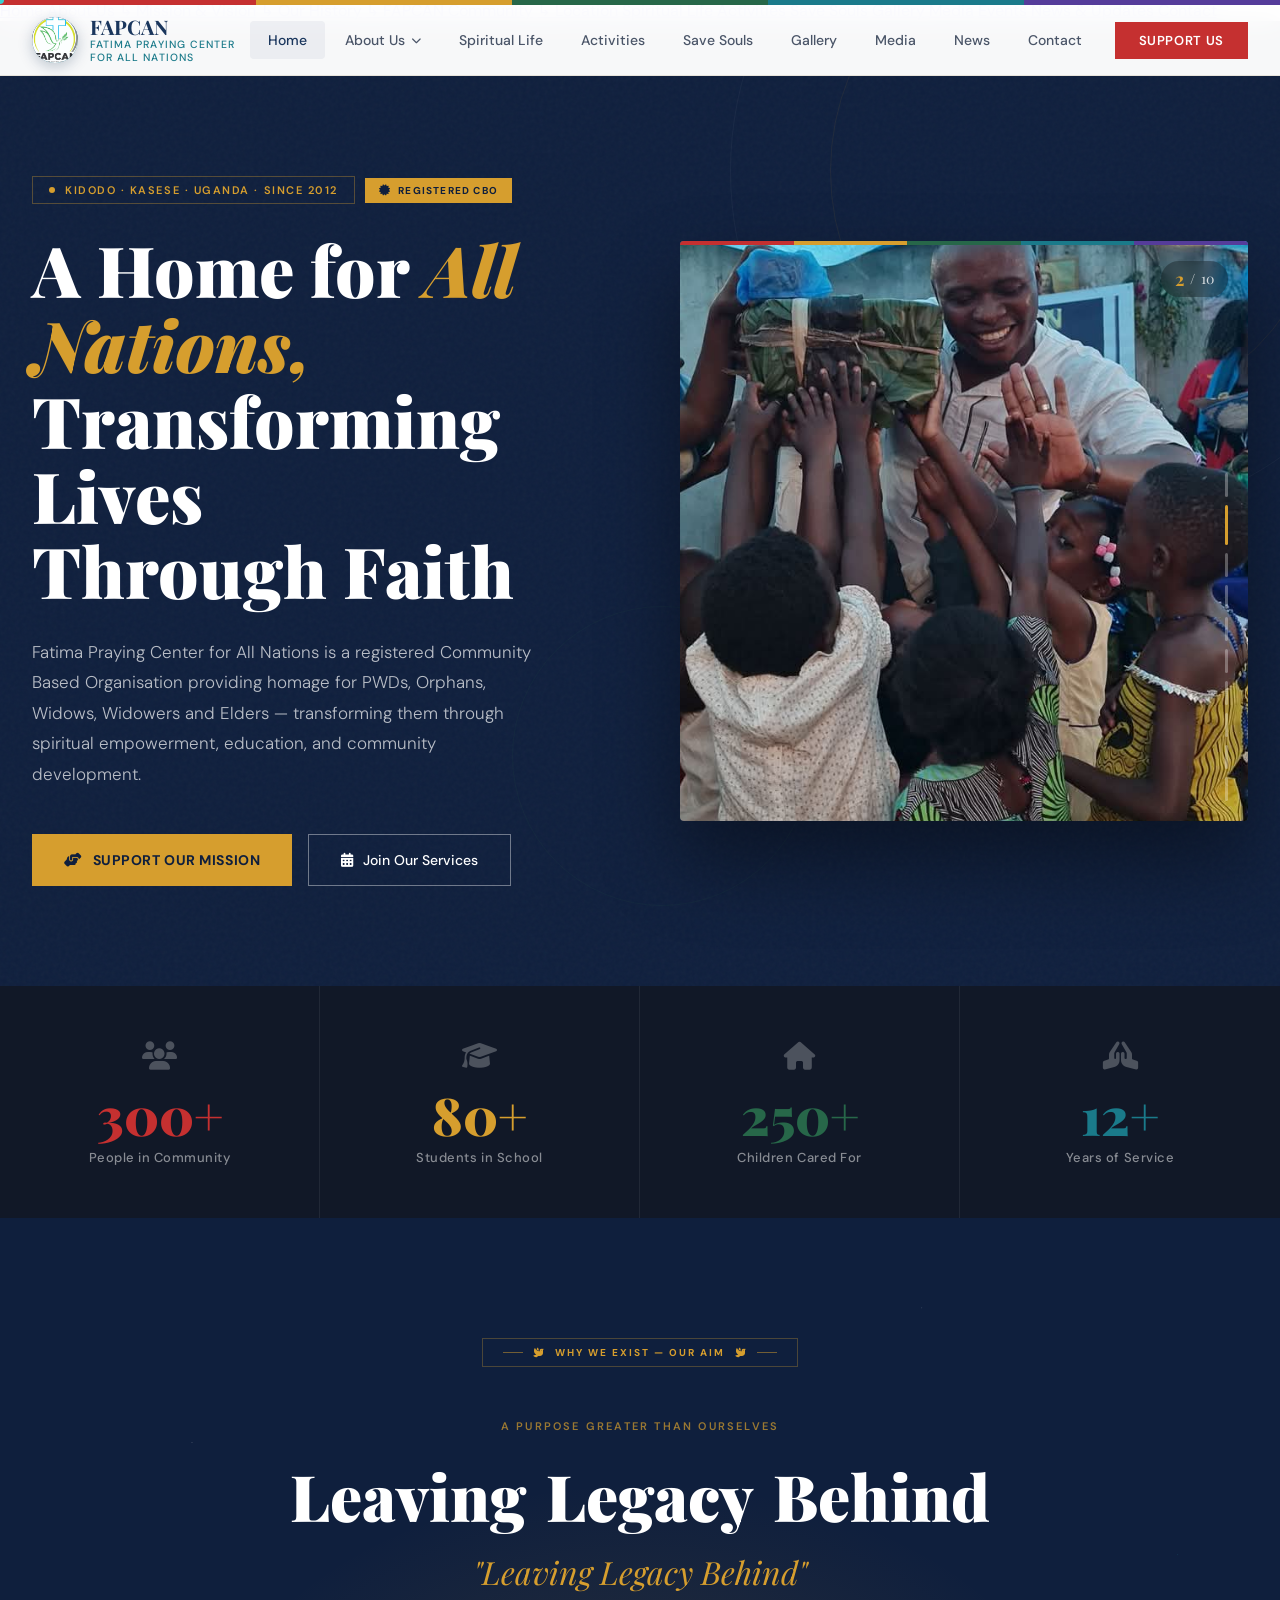
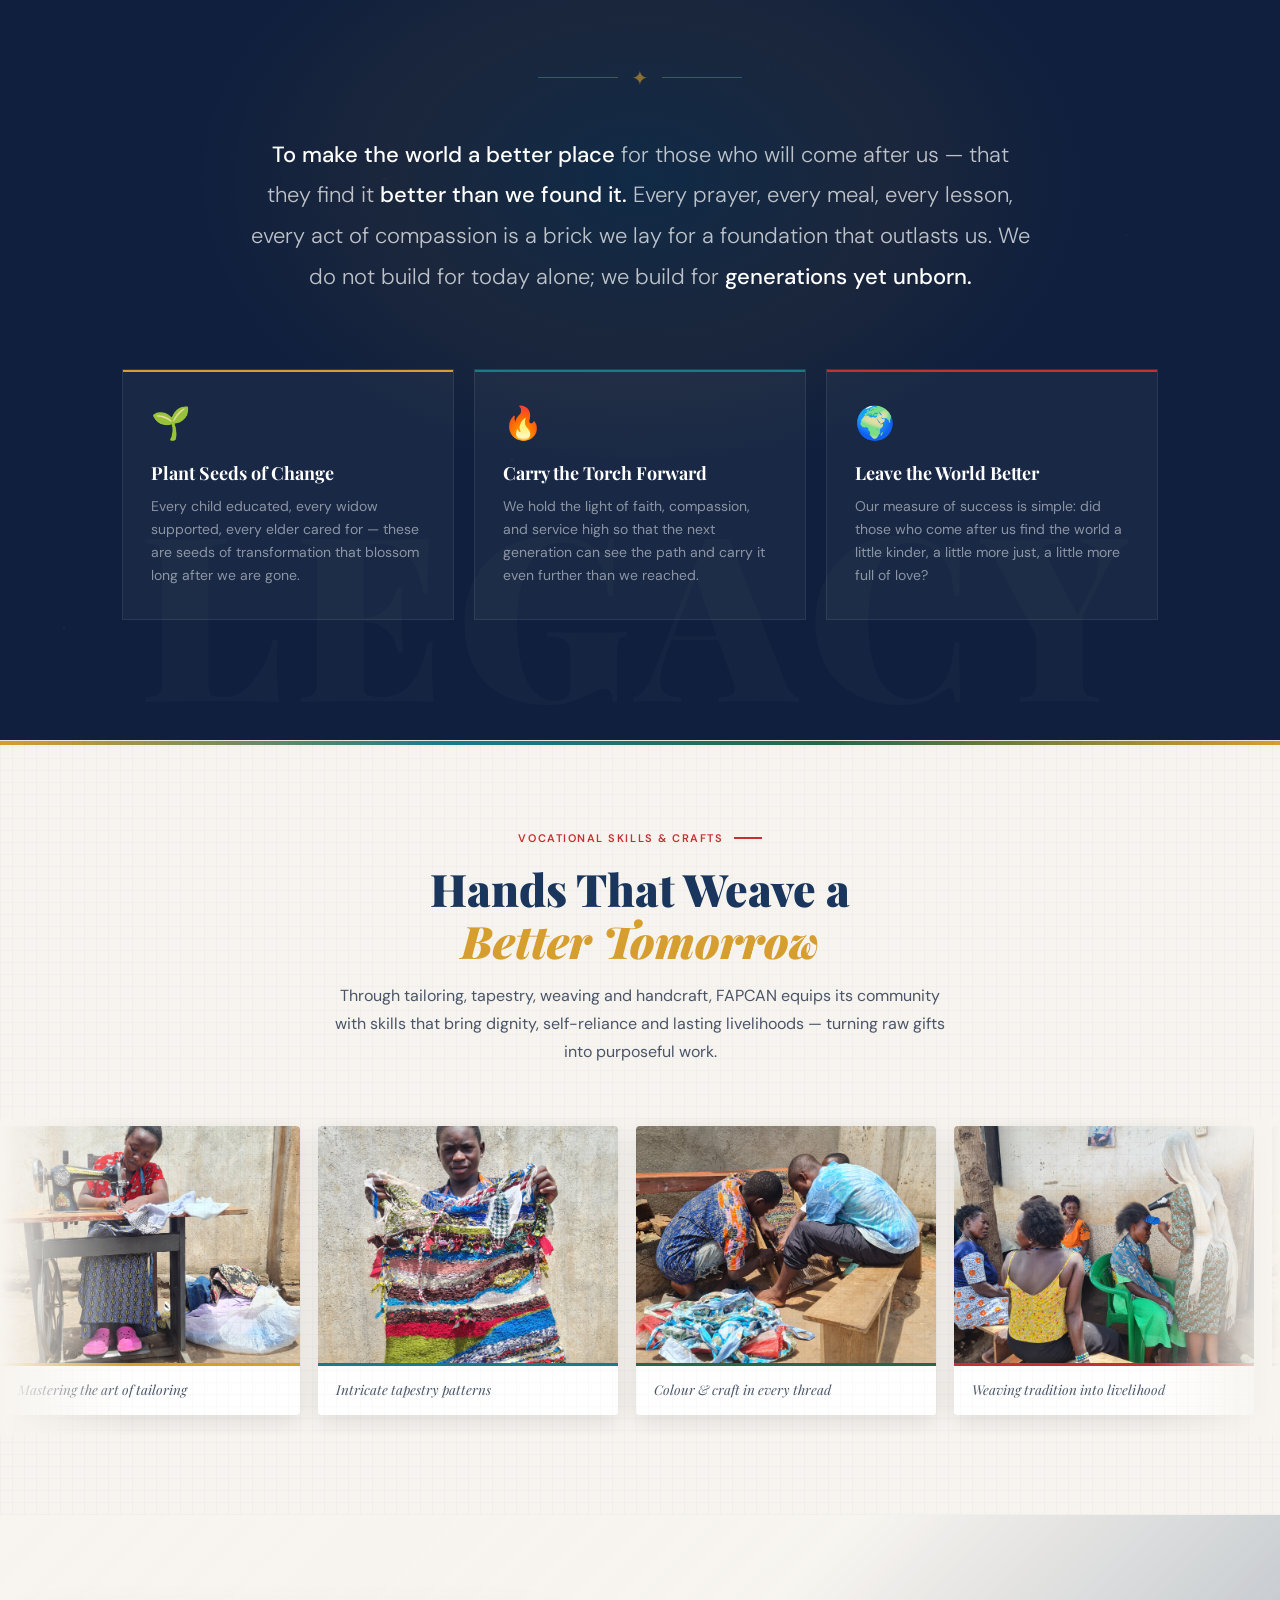
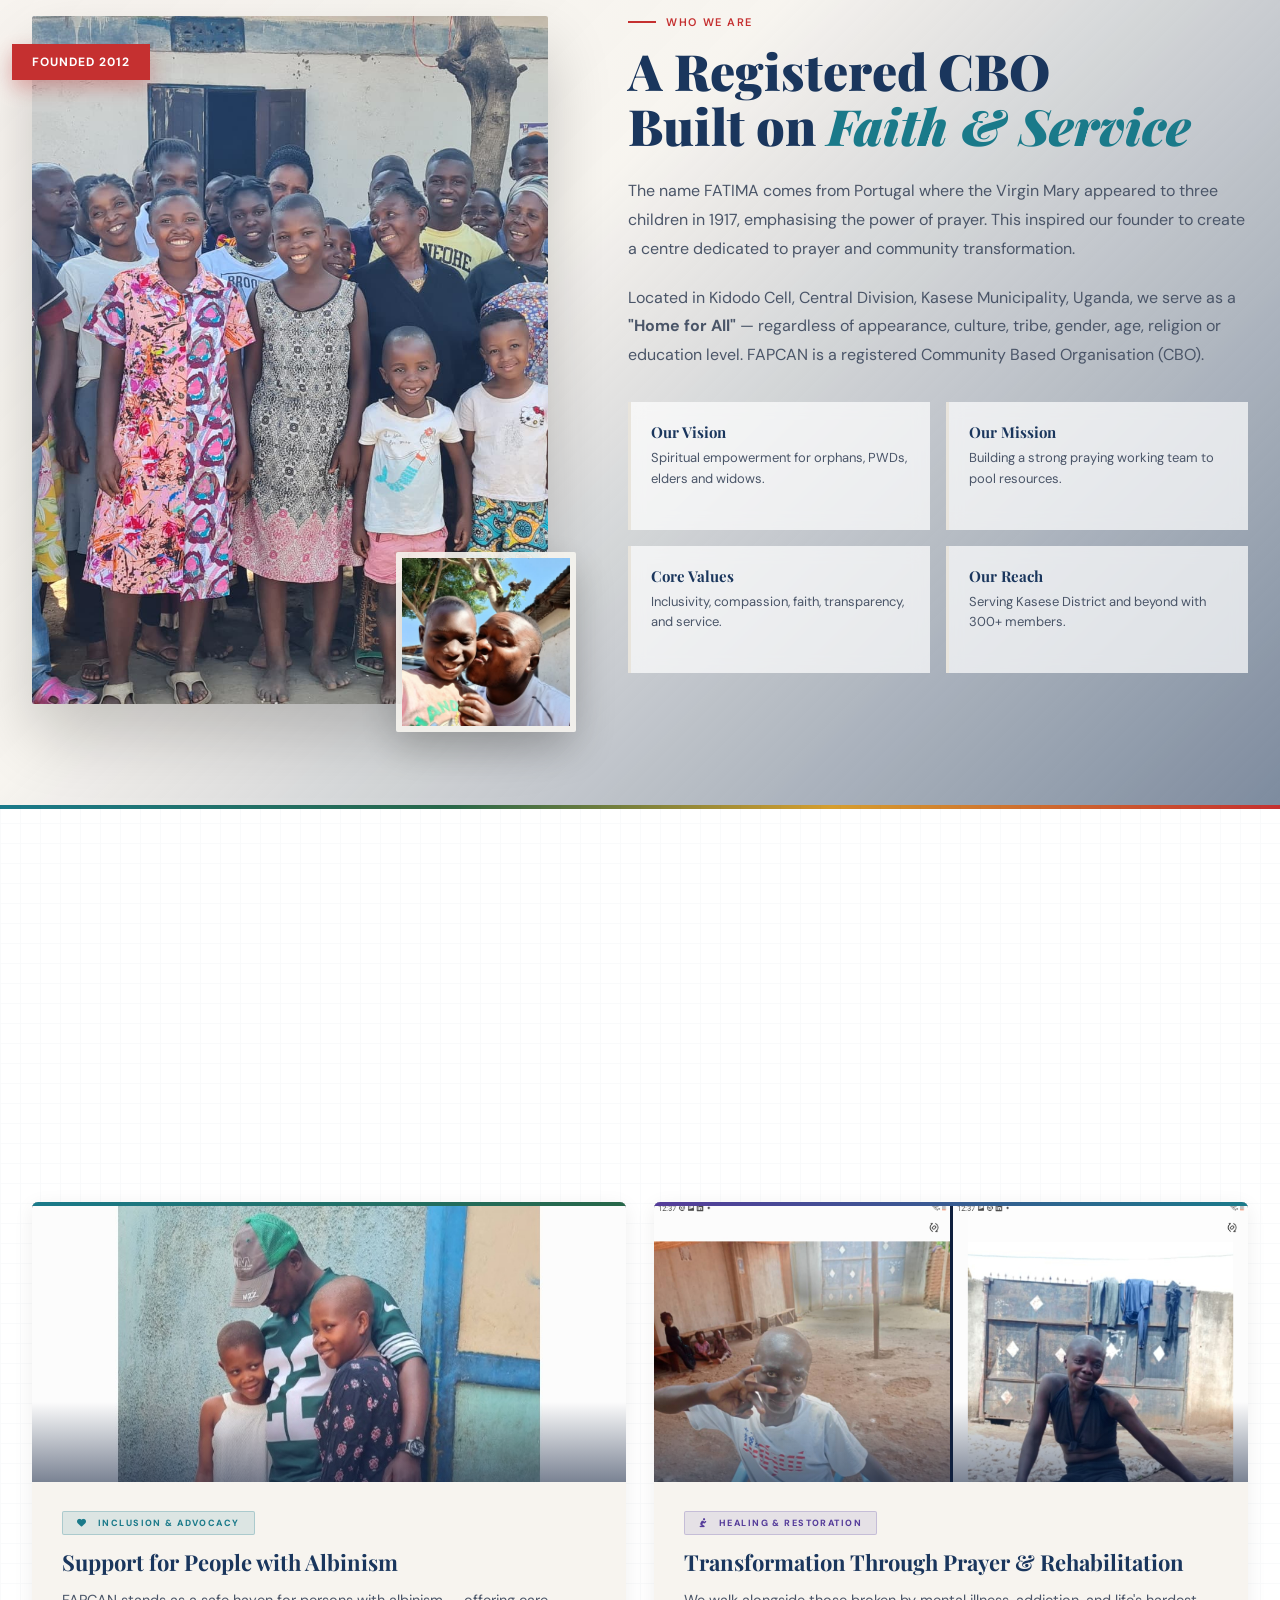
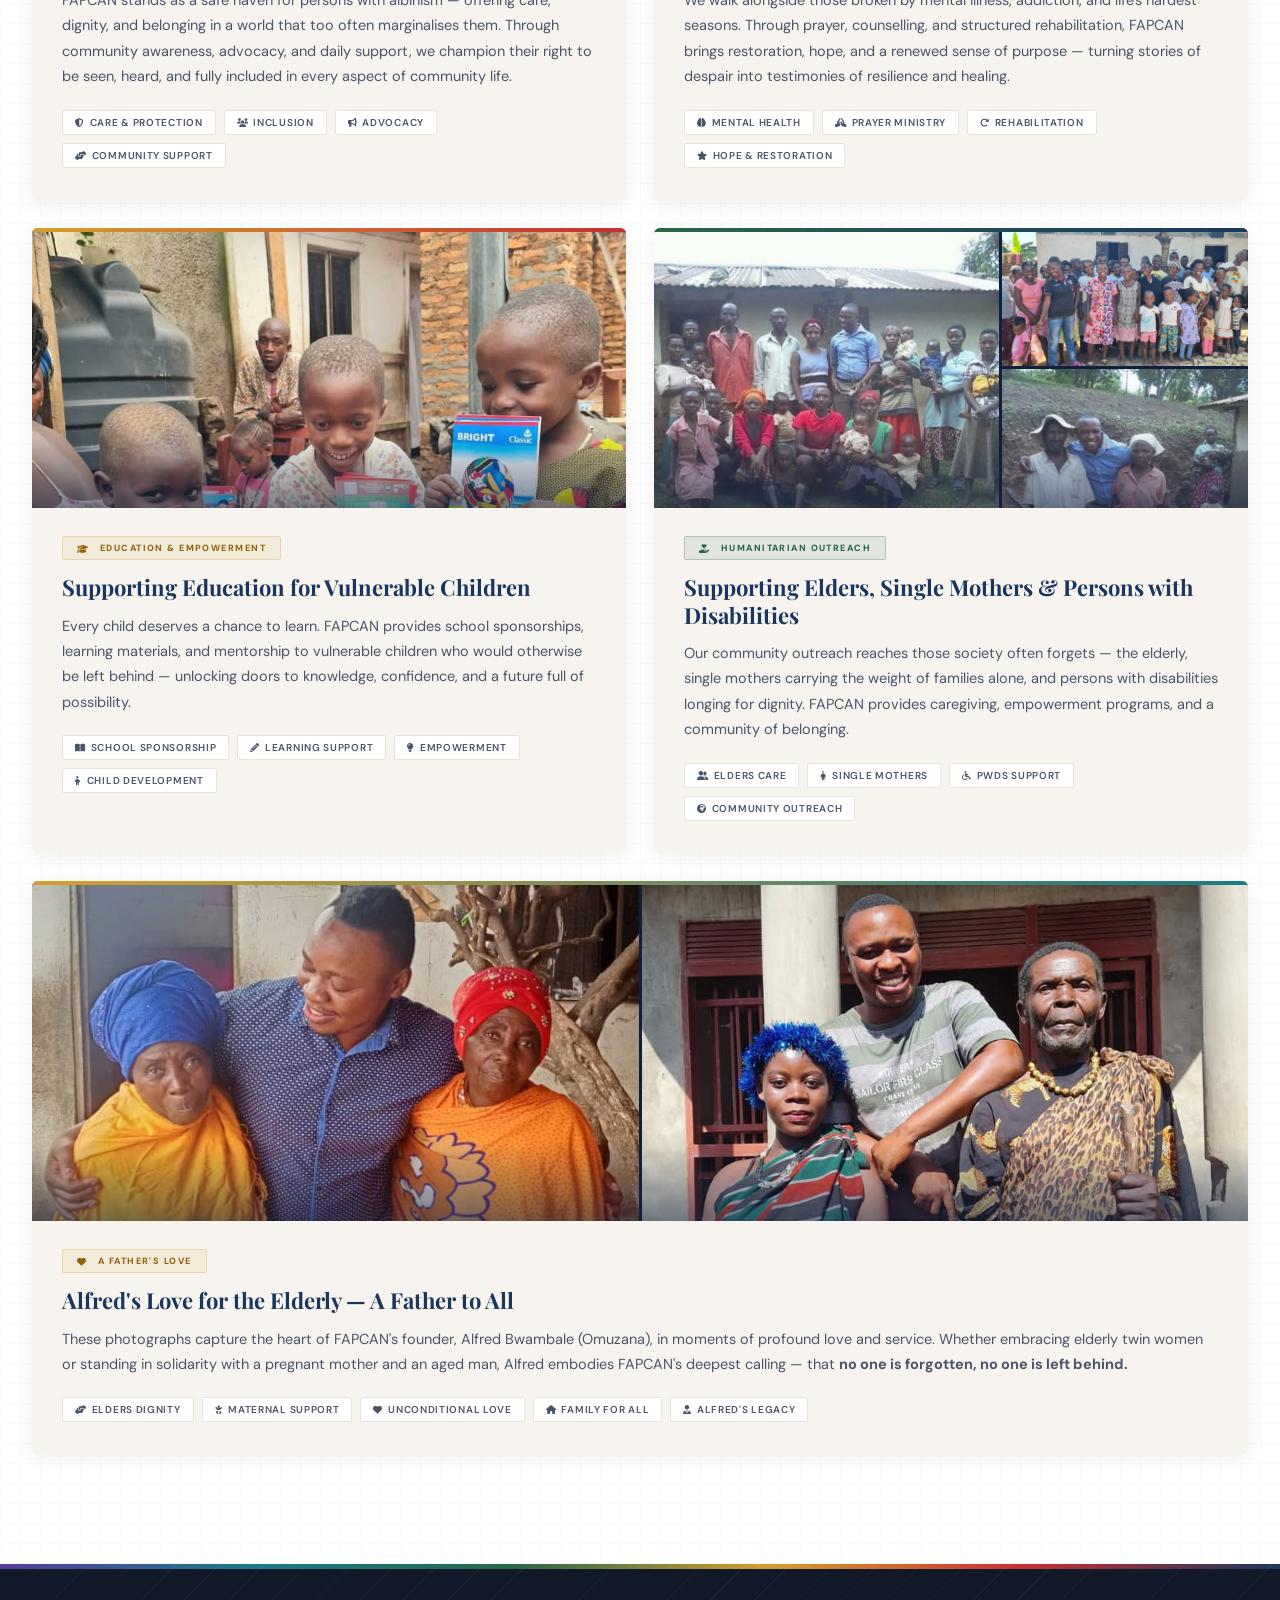
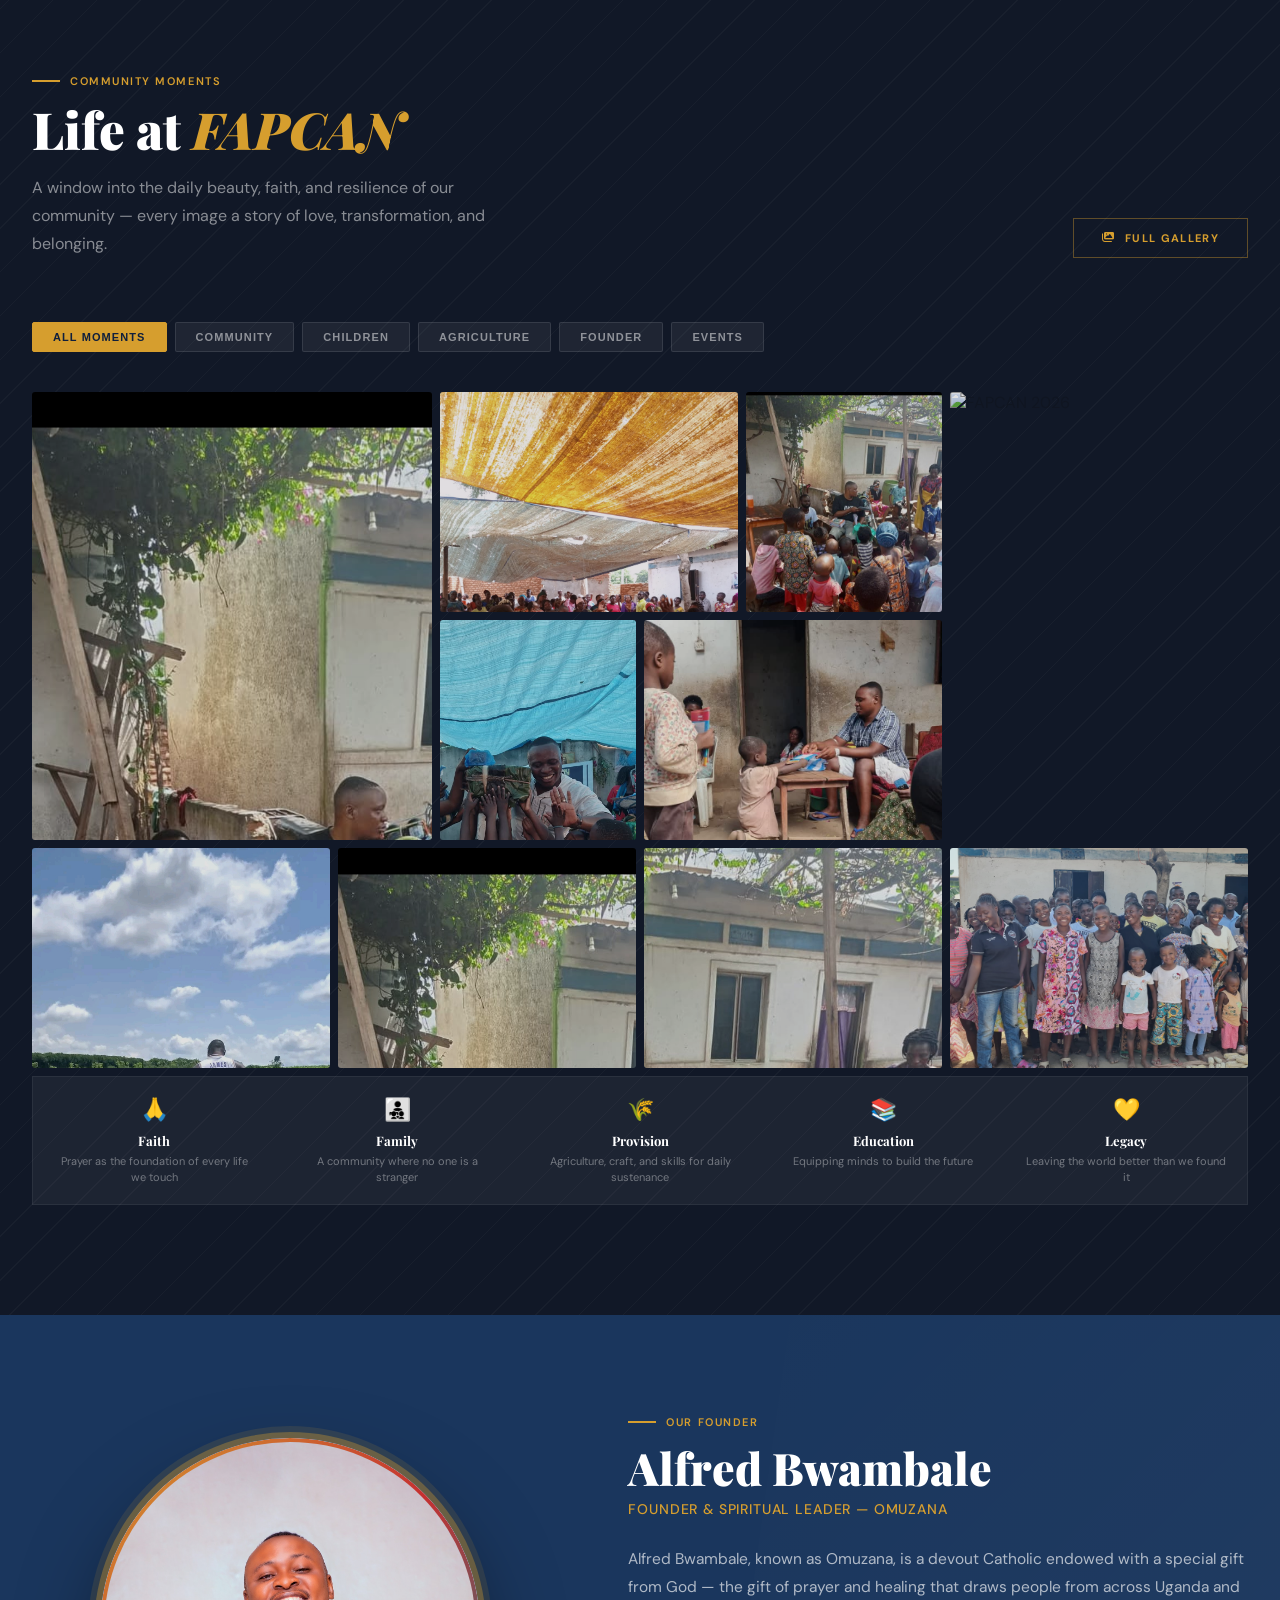
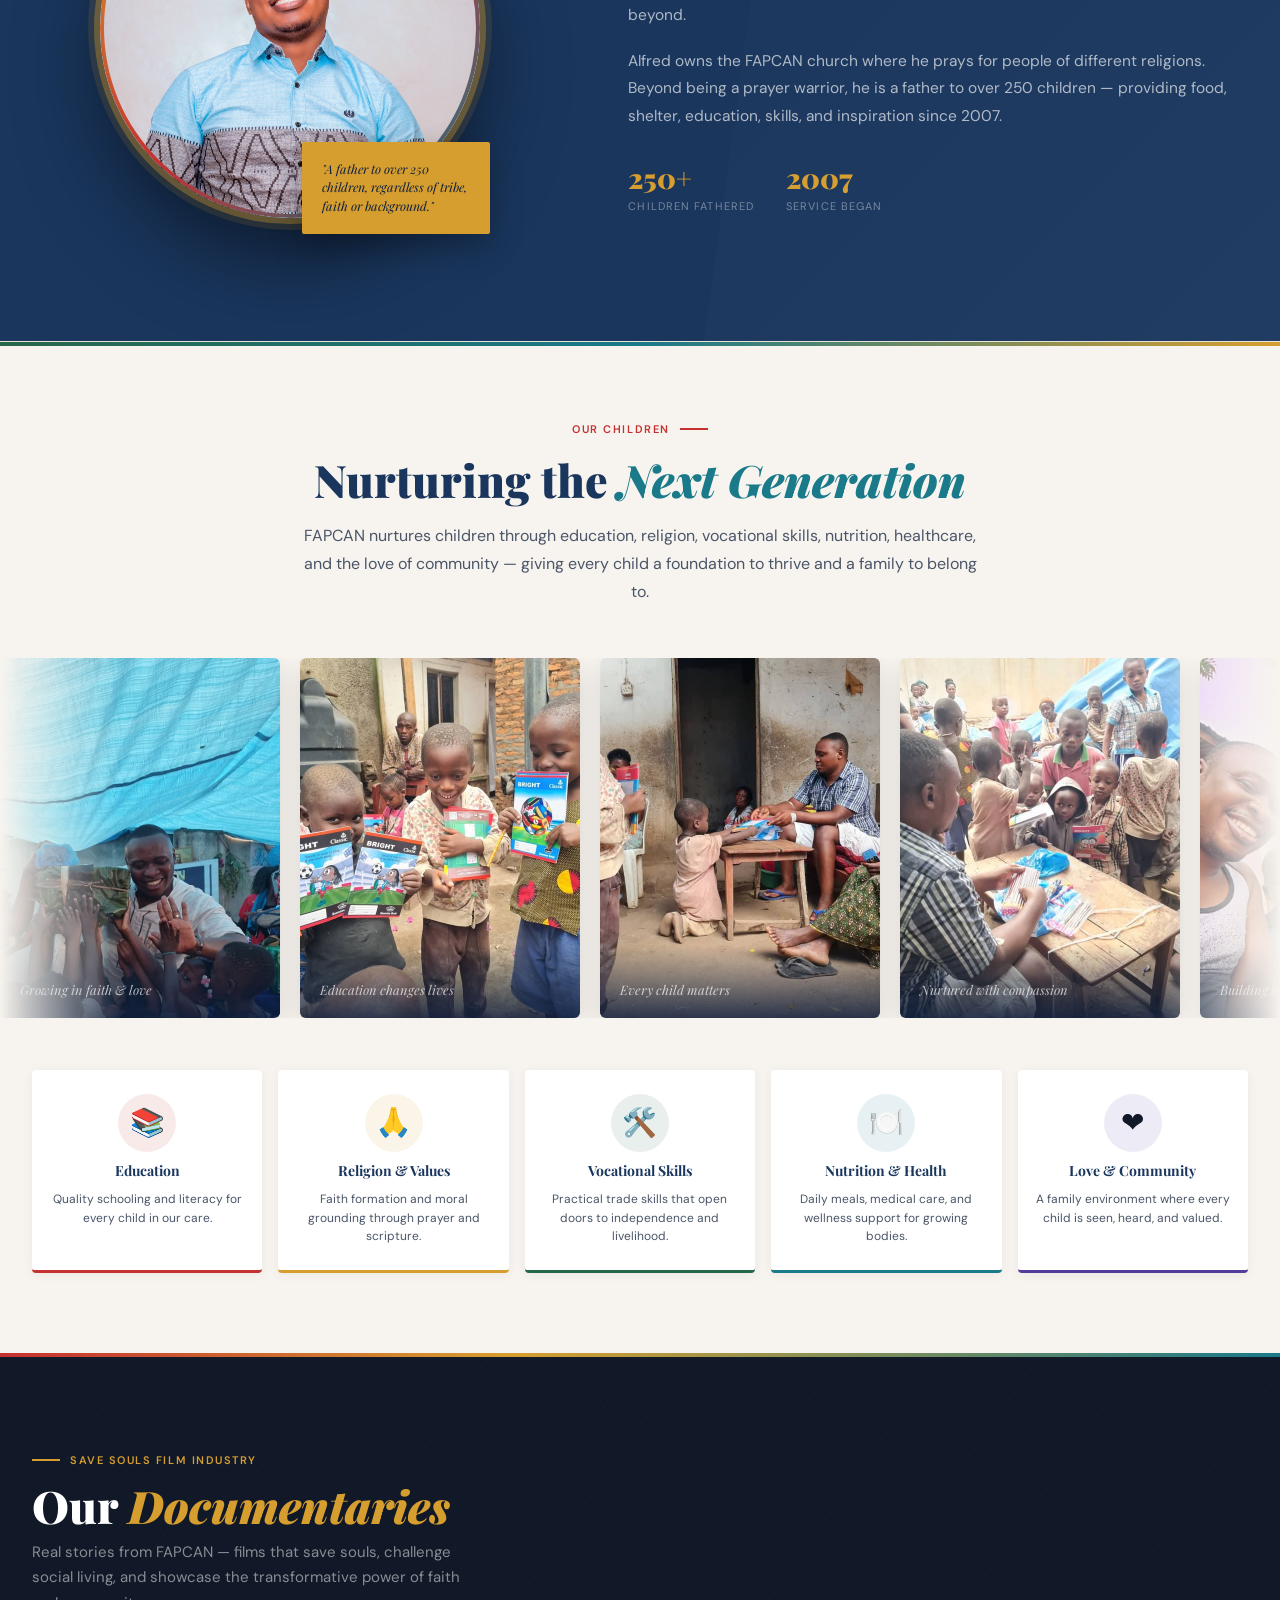
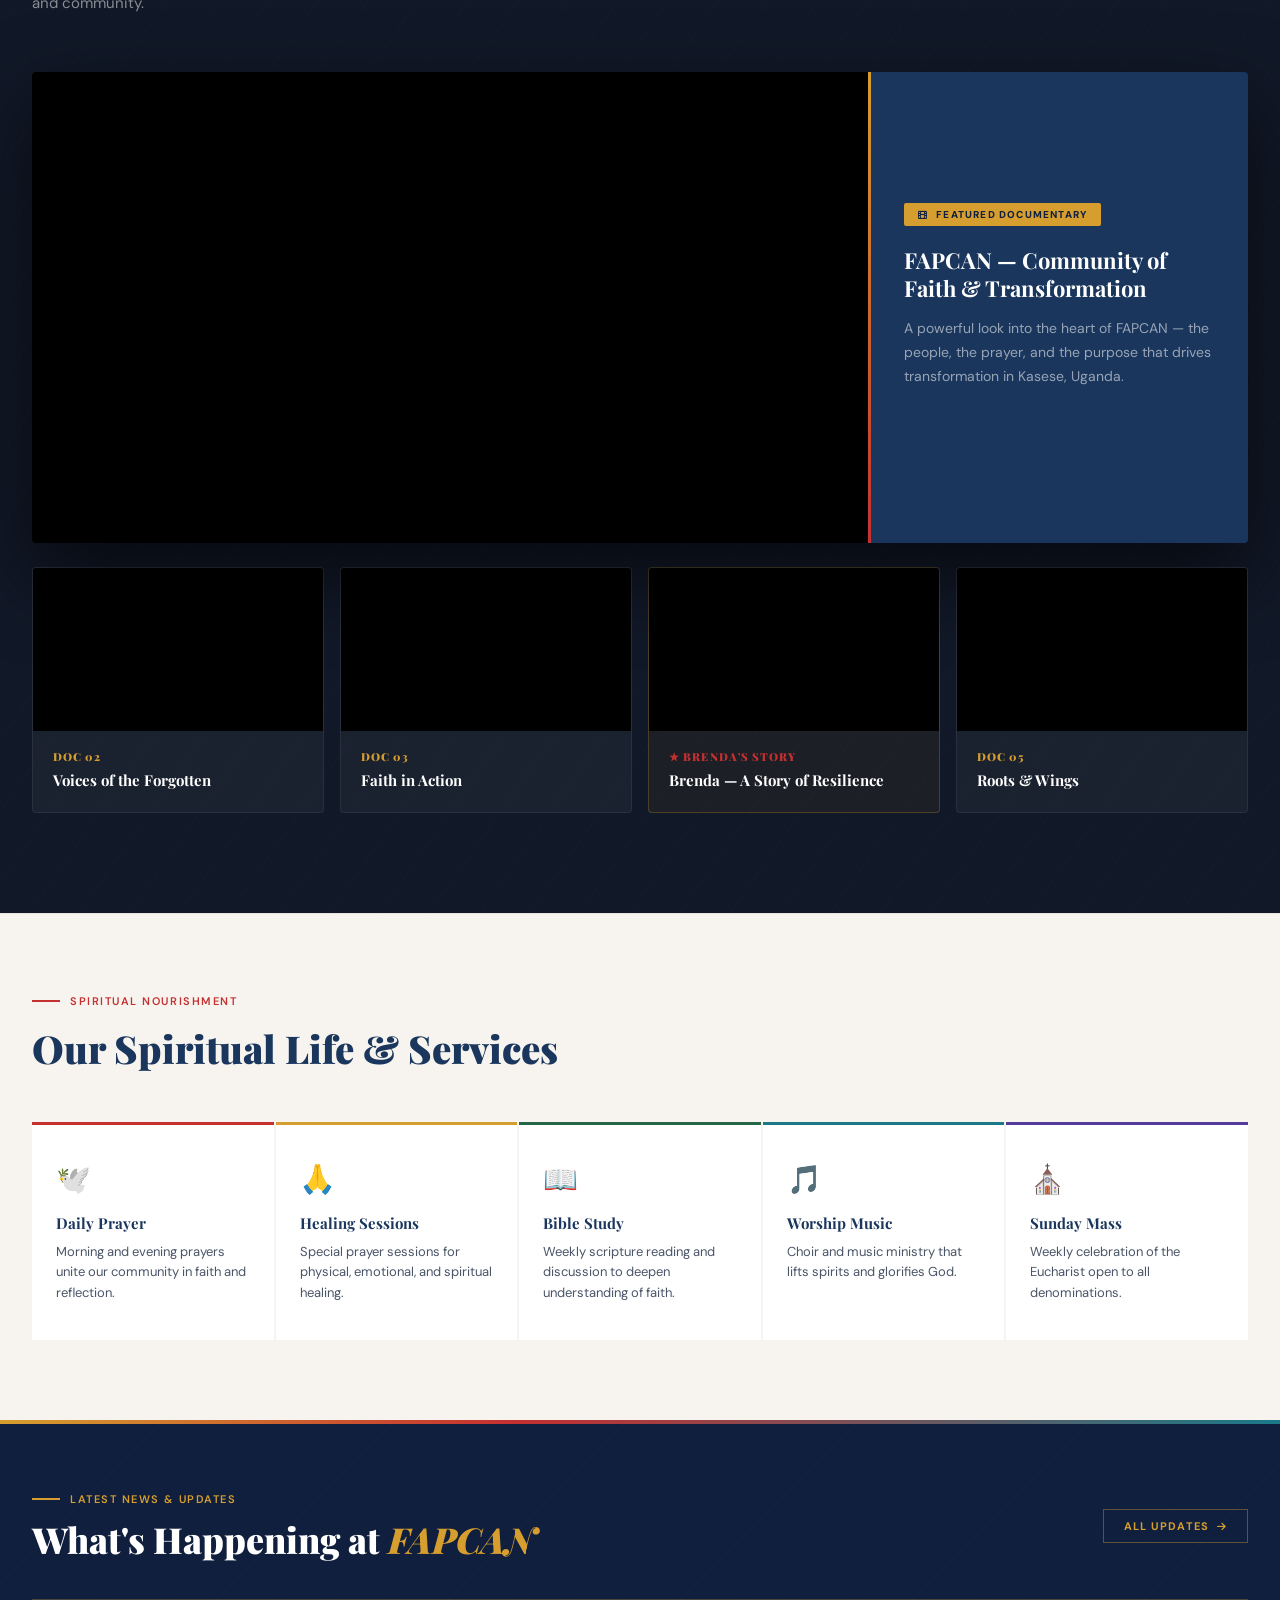
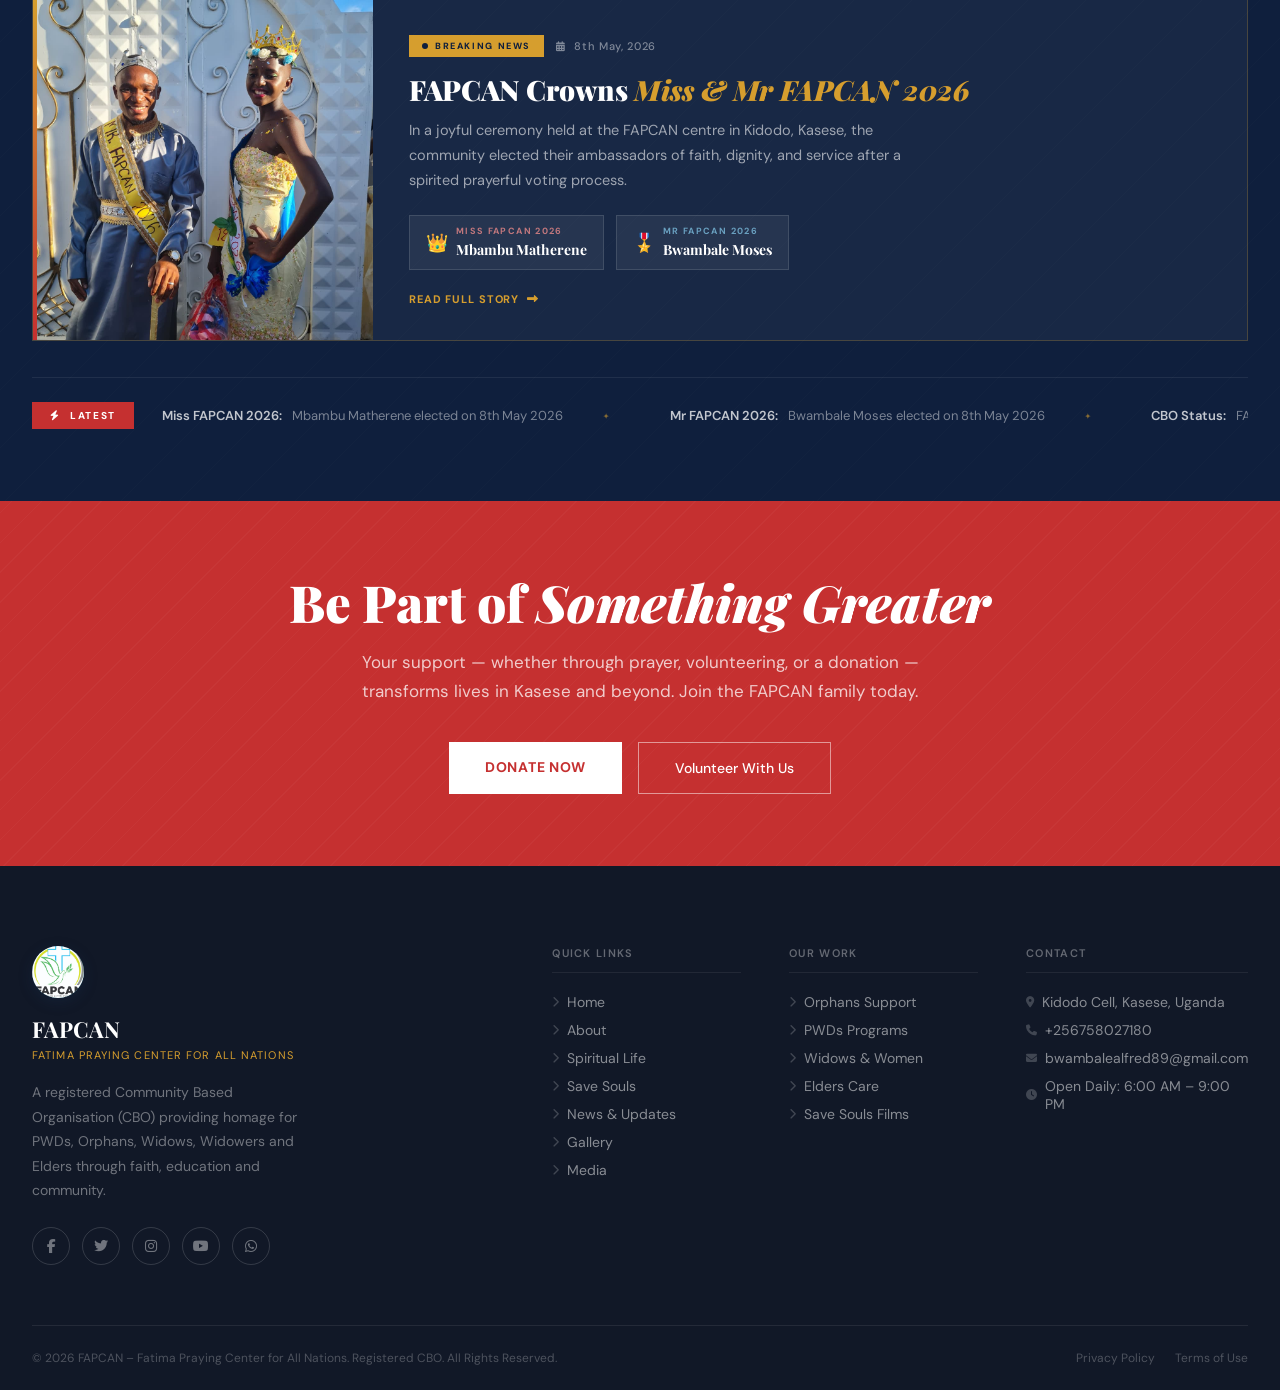
==== commit d2d64314: "Update index.html" ====
--- a/index.html
+++ b/index.html
@@ -2036,7 +2036,7 @@
         <div class="slide"><img src="alfred4.jpg" alt="FAPCAN Activities"></div>
         <div class="slide"><img src="Agric2.jpg" alt="Community Development"></div>
         <div class="slide"><img src="alfred2.jpg" alt="Education Programs"></div>
-        <div class="slide"><img src="co2.jpg" alt="Spiritual Life"></div>
+        <div class="slide"><img src="infant1.jpg" alt="Spiritual Life"></div>
         <div class="slide"><img src="co1.jpg" alt="FAPCAN Members"></div>
         <div class="slide"><img src="alfred4.jpg" alt="Community Outreach"></div>
         <div class="slide"><img src="alfred3.jpg" alt="FAPCAN Events"></div>
@@ -2316,12 +2316,9 @@
     <!-- Bento Grid -->
     <div class="gallery-bento reveal" id="galleryBento">
 
-      <div class="g-cell" data-category="founder" data-img="UUU.jpg" data-label="Alfred Bwambale — A father to all nations">
-        <img src="UUU.jpg" alt="Alfred Bwambale FAPCAN Founder" loading="lazy">
-        <div class="g-cell-overlay">
-          <span class="g-cell-overlay-tag">Our Founder</span>
-          <span class="g-cell-overlay-label">Alfred Bwambale — A father to all nations</span>
-        </div>
+      <div class="g-cell" data-category="founder" data-img="alfred1.jpg" data-label="Alfred Bwambale — A father to all nations">
+        <img src="alfred1.jpg" alt="Alfred Bwambale FAPCAN Founder" loading="lazy">
+        
       </div>
 
       <div class="g-cell" data-category="community" data-img="c1.jpg" data-label="The FAPCAN community gathered in faith">
@@ -2332,20 +2329,17 @@
         </div>
       </div>
 
-      <div class="g-cell" data-category="community" data-img="co2.jpg" data-label="Together, we are stronger">
-        <img src="co2.jpg" alt="FAPCAN Together" loading="lazy">
+      <div class="g-cell" data-category="community" data-img="alfred3.jpg" data-label="Together, we are stronger">
+        <img src="alfred3.jpg" alt="FAPCAN Together" loading="lazy">
         <div class="g-cell-overlay">
           <span class="g-cell-overlay-tag">Community</span>
           <span class="g-cell-overlay-label">Together, we are stronger</span>
         </div>
       </div>
 
-      <div class="g-cell" data-category="events" data-img="Mr and miss.jpg" data-label="Miss & Mr FAPCAN 2026 Celebration">
-        <img src="Mr and miss.jpg" alt="Miss and Mr FAPCAN 2026" loading="lazy">
-        <div class="g-cell-overlay">
-          <span class="g-cell-overlay-tag">Event 2026</span>
-          <span class="g-cell-overlay-label">Miss &amp; Mr FAPCAN 2026 Celebration</span>
-        </div>
+      <div class="g-cell" data-category="events" data-img="elder2.jpg" data-label="Miss & Mr FAPCAN 2026 Celebration">
+        <img src="elder2.jpg" alt="FAPCAN 2026" loading="lazy">
+        
       </div>
 
       <div class="g-cell" data-category="children" data-img="Child1.jpg" data-label="Growing in faith and love">
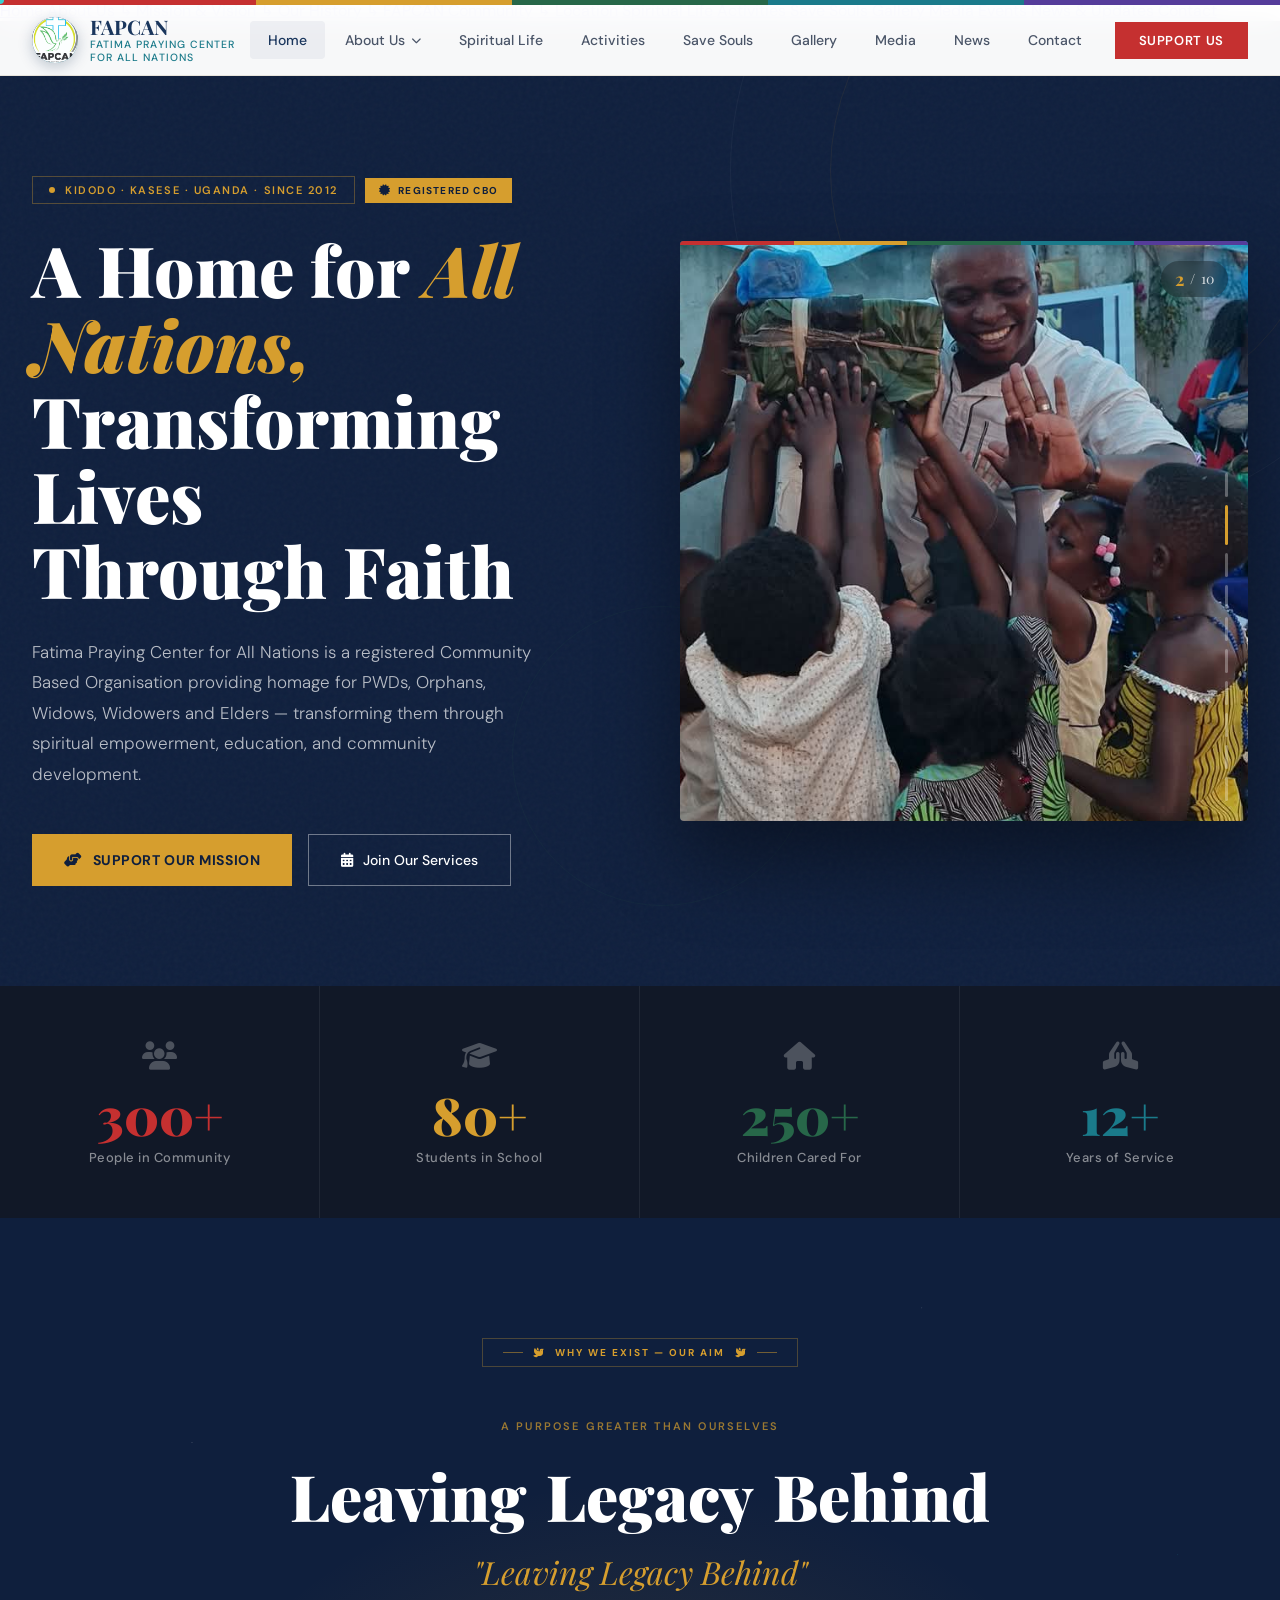
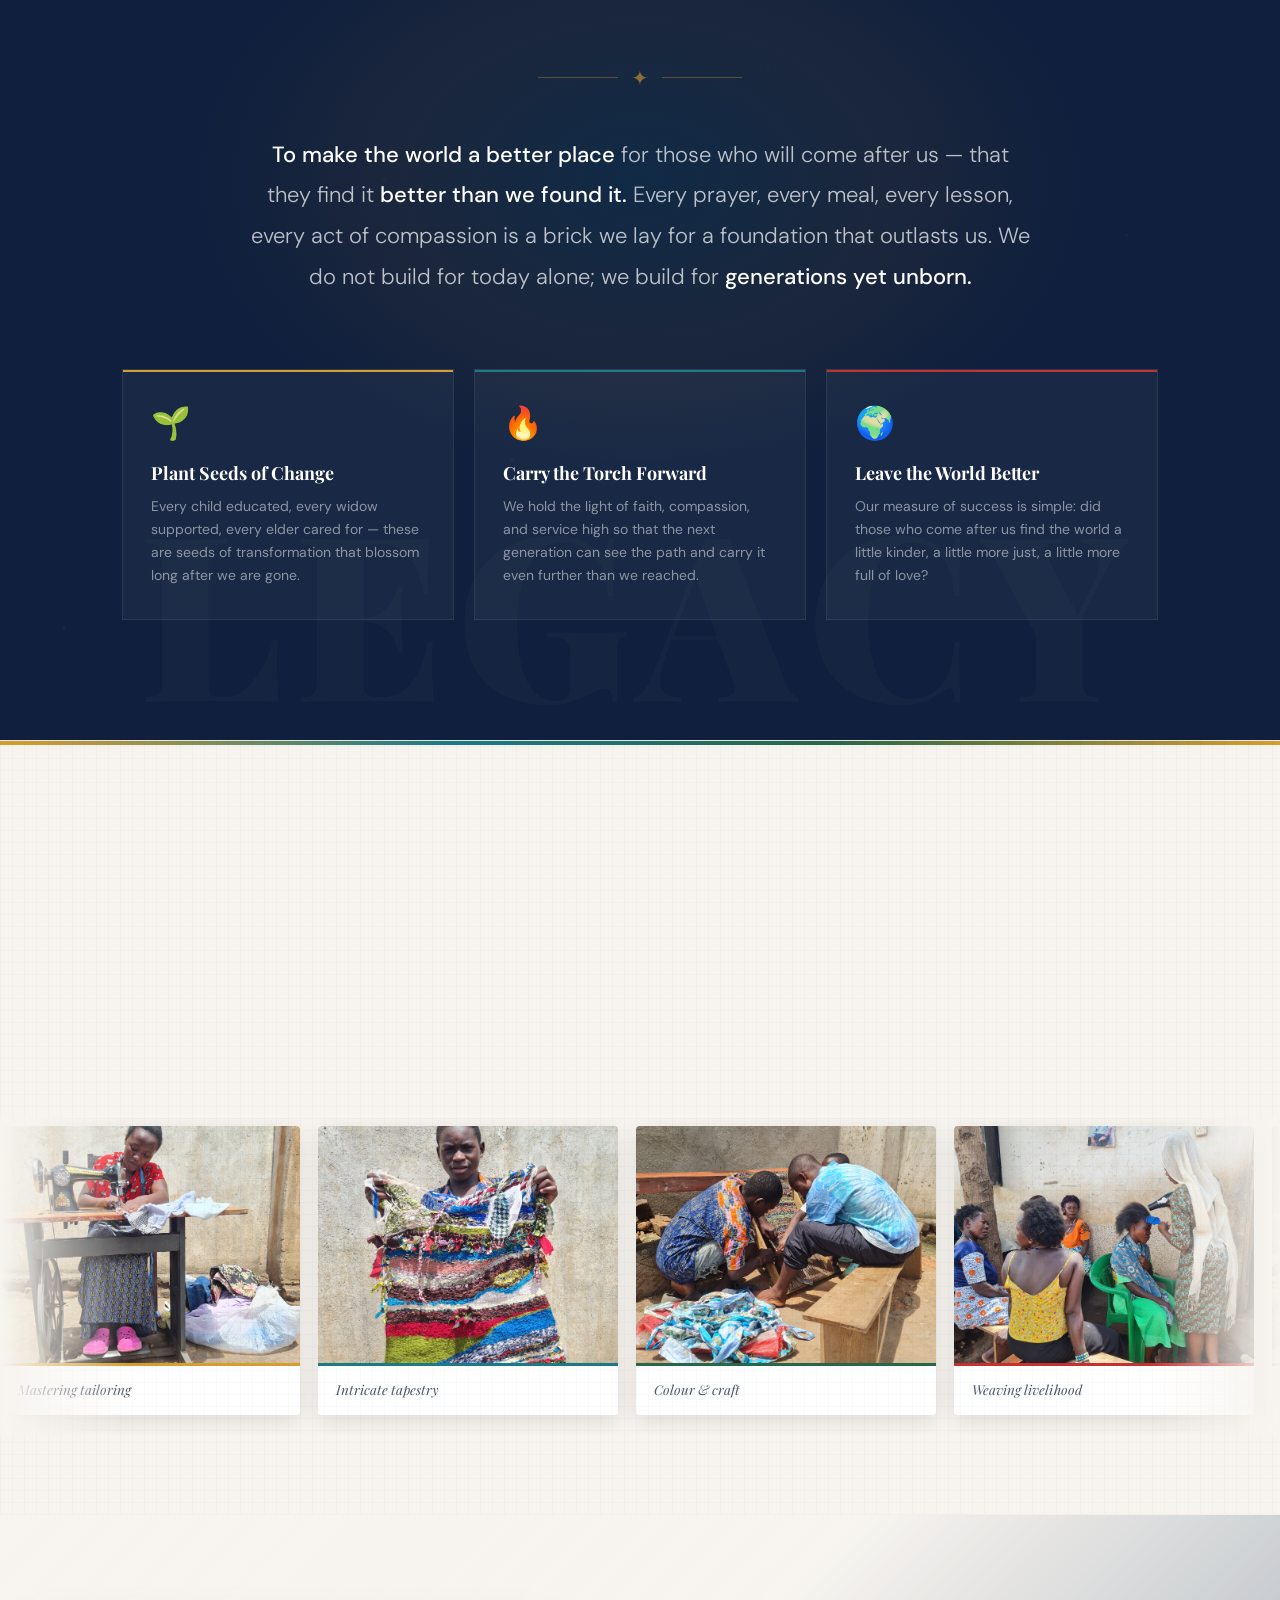
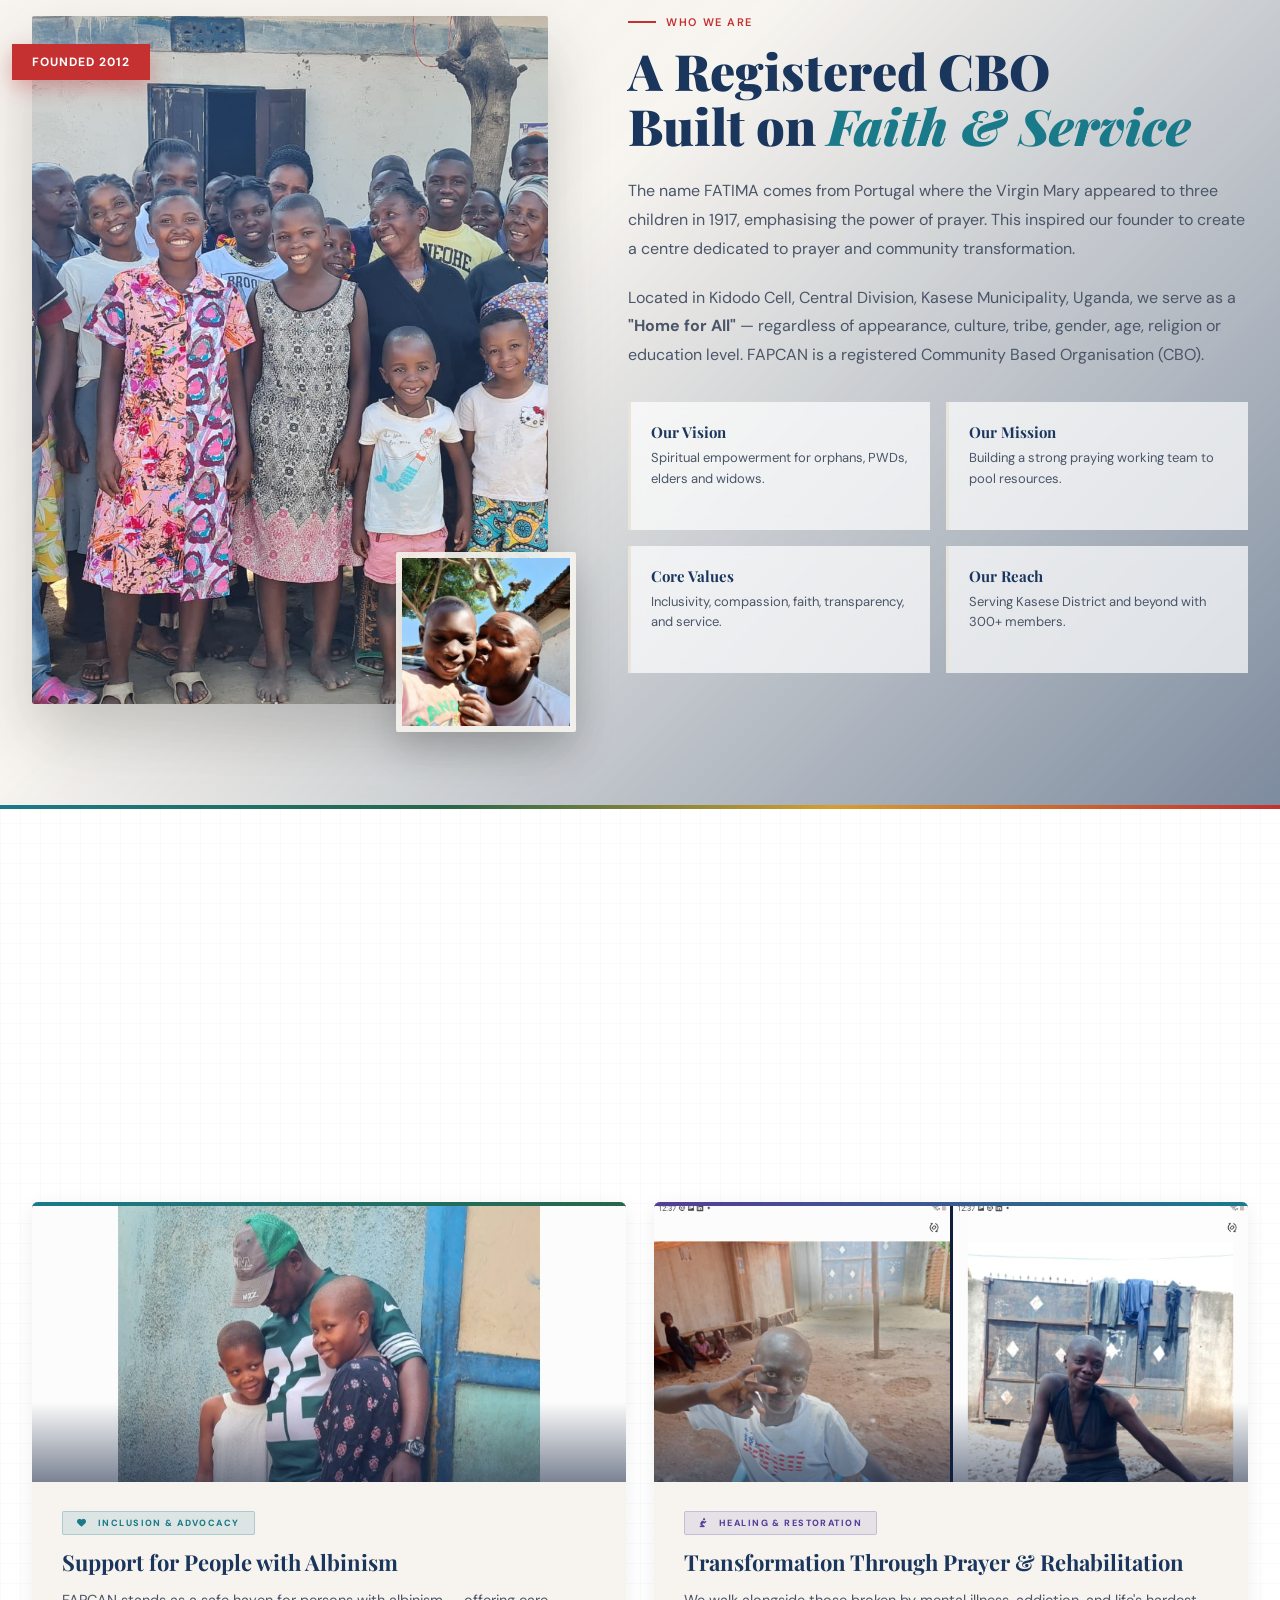
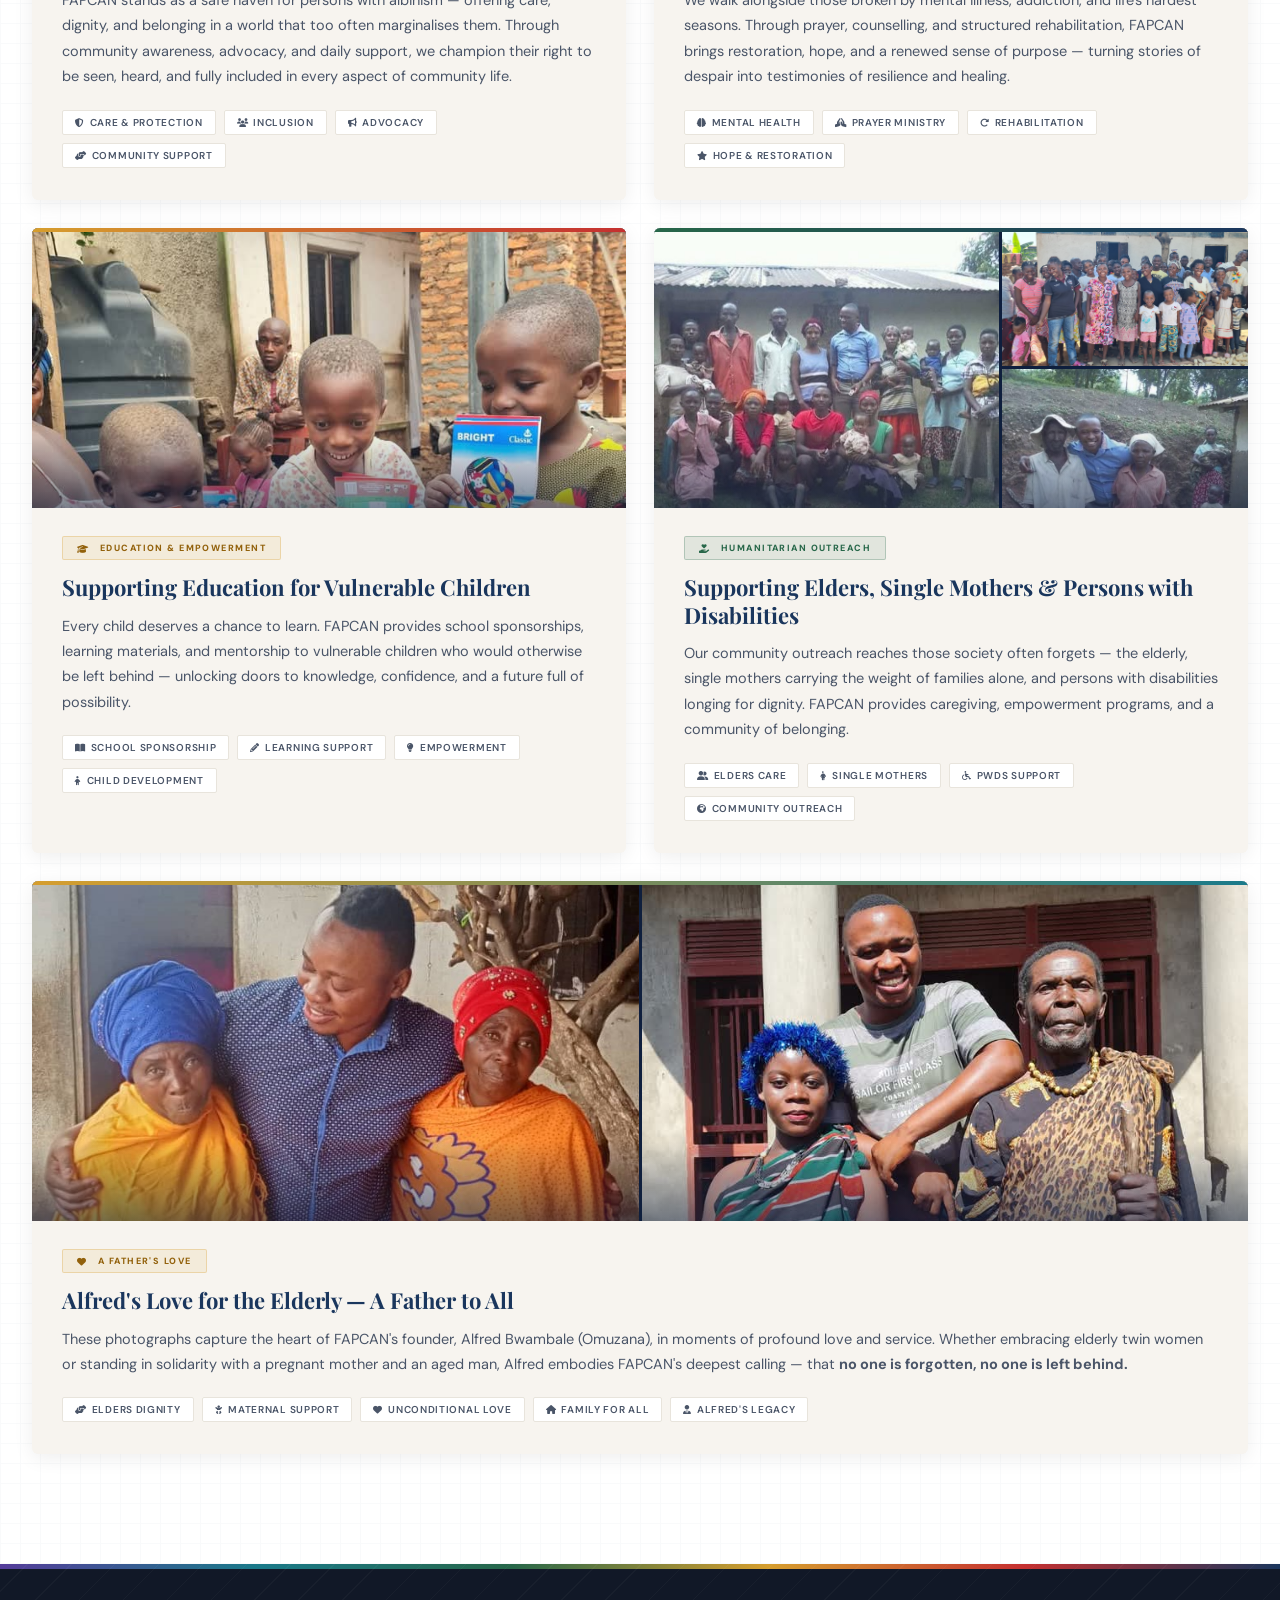
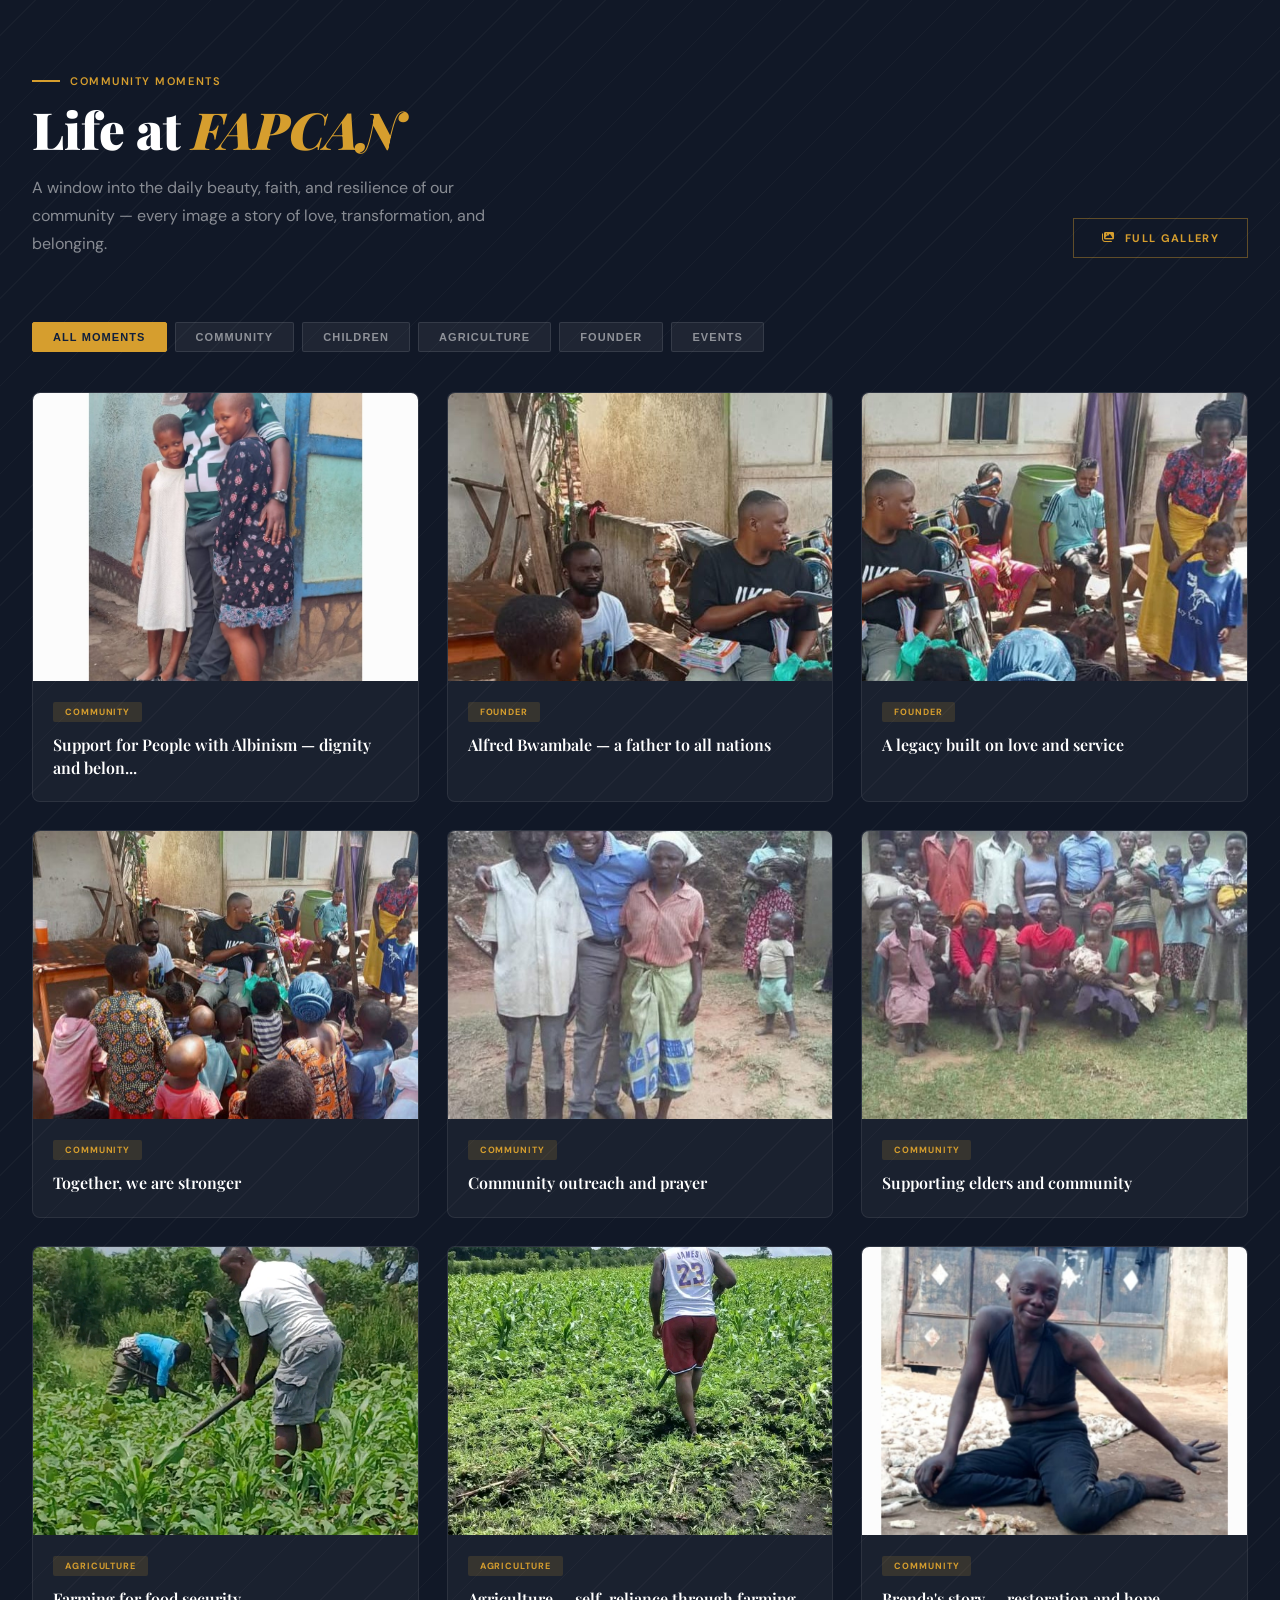
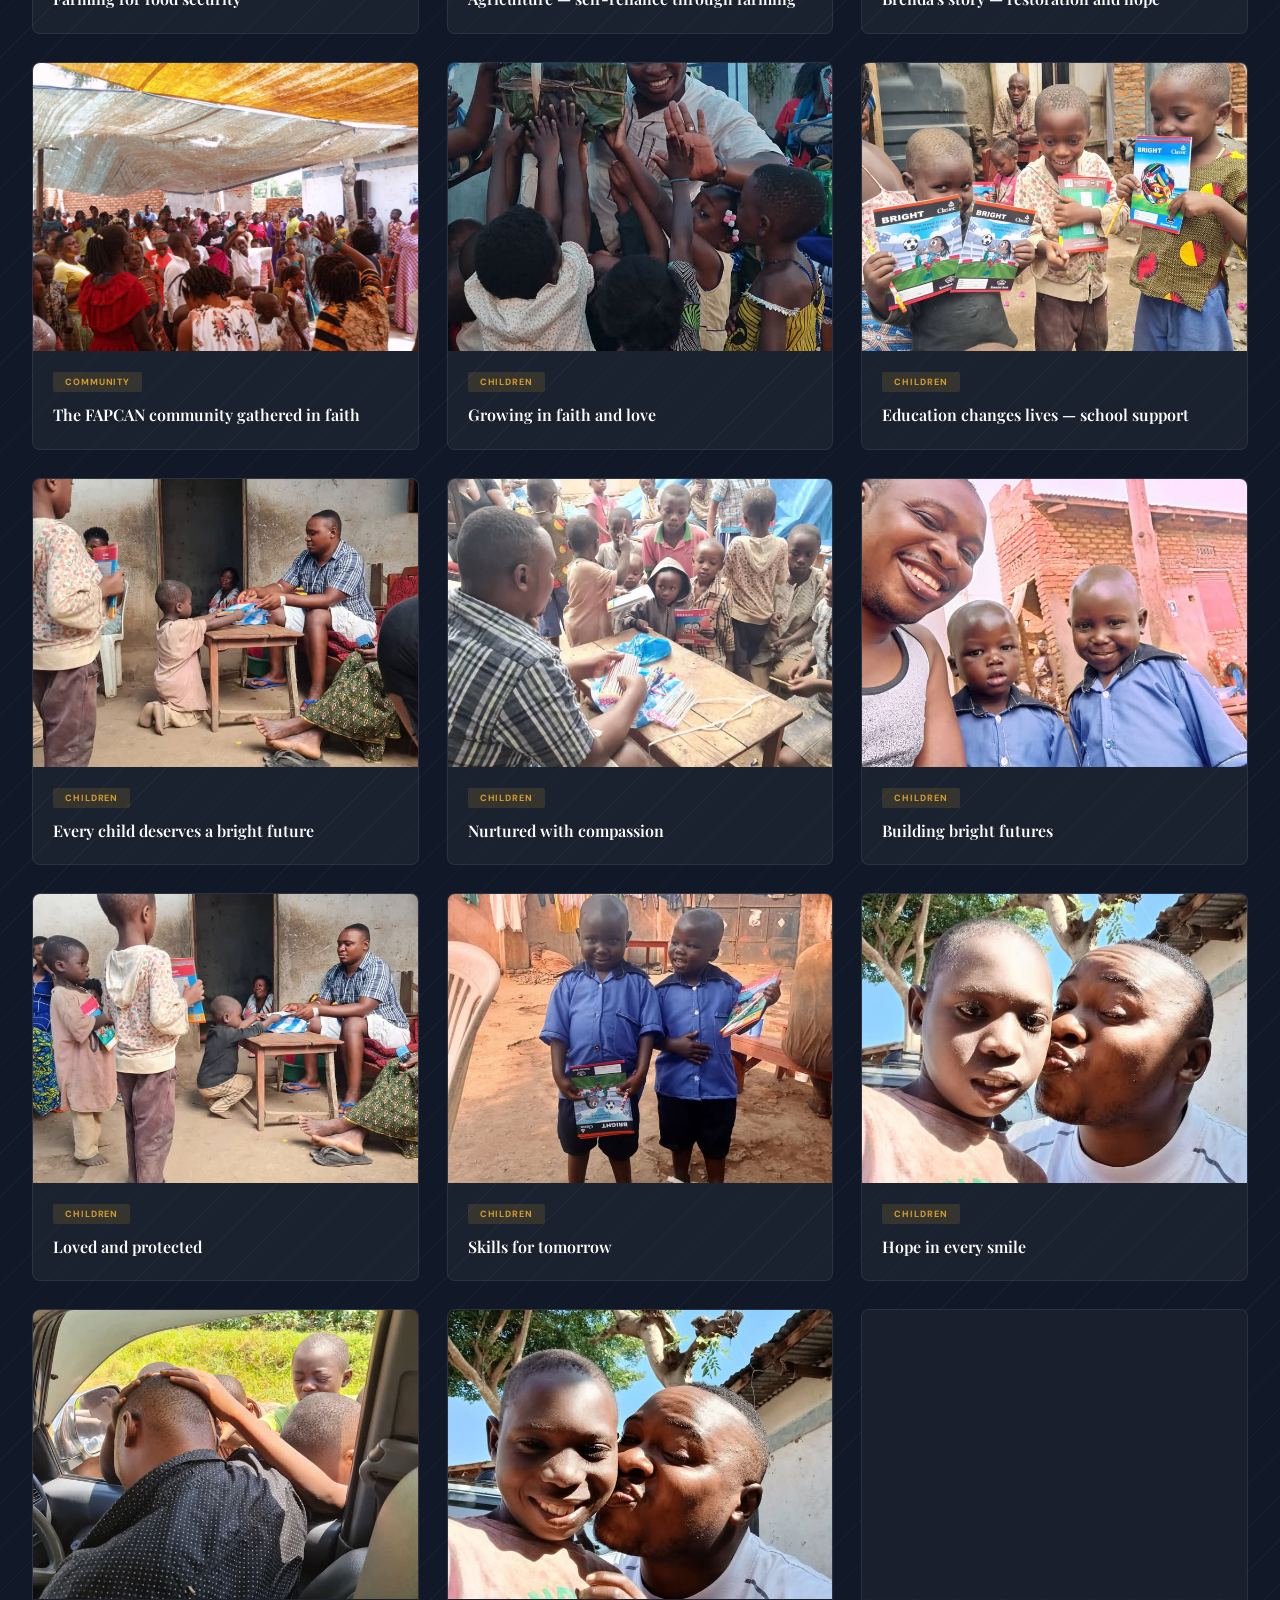
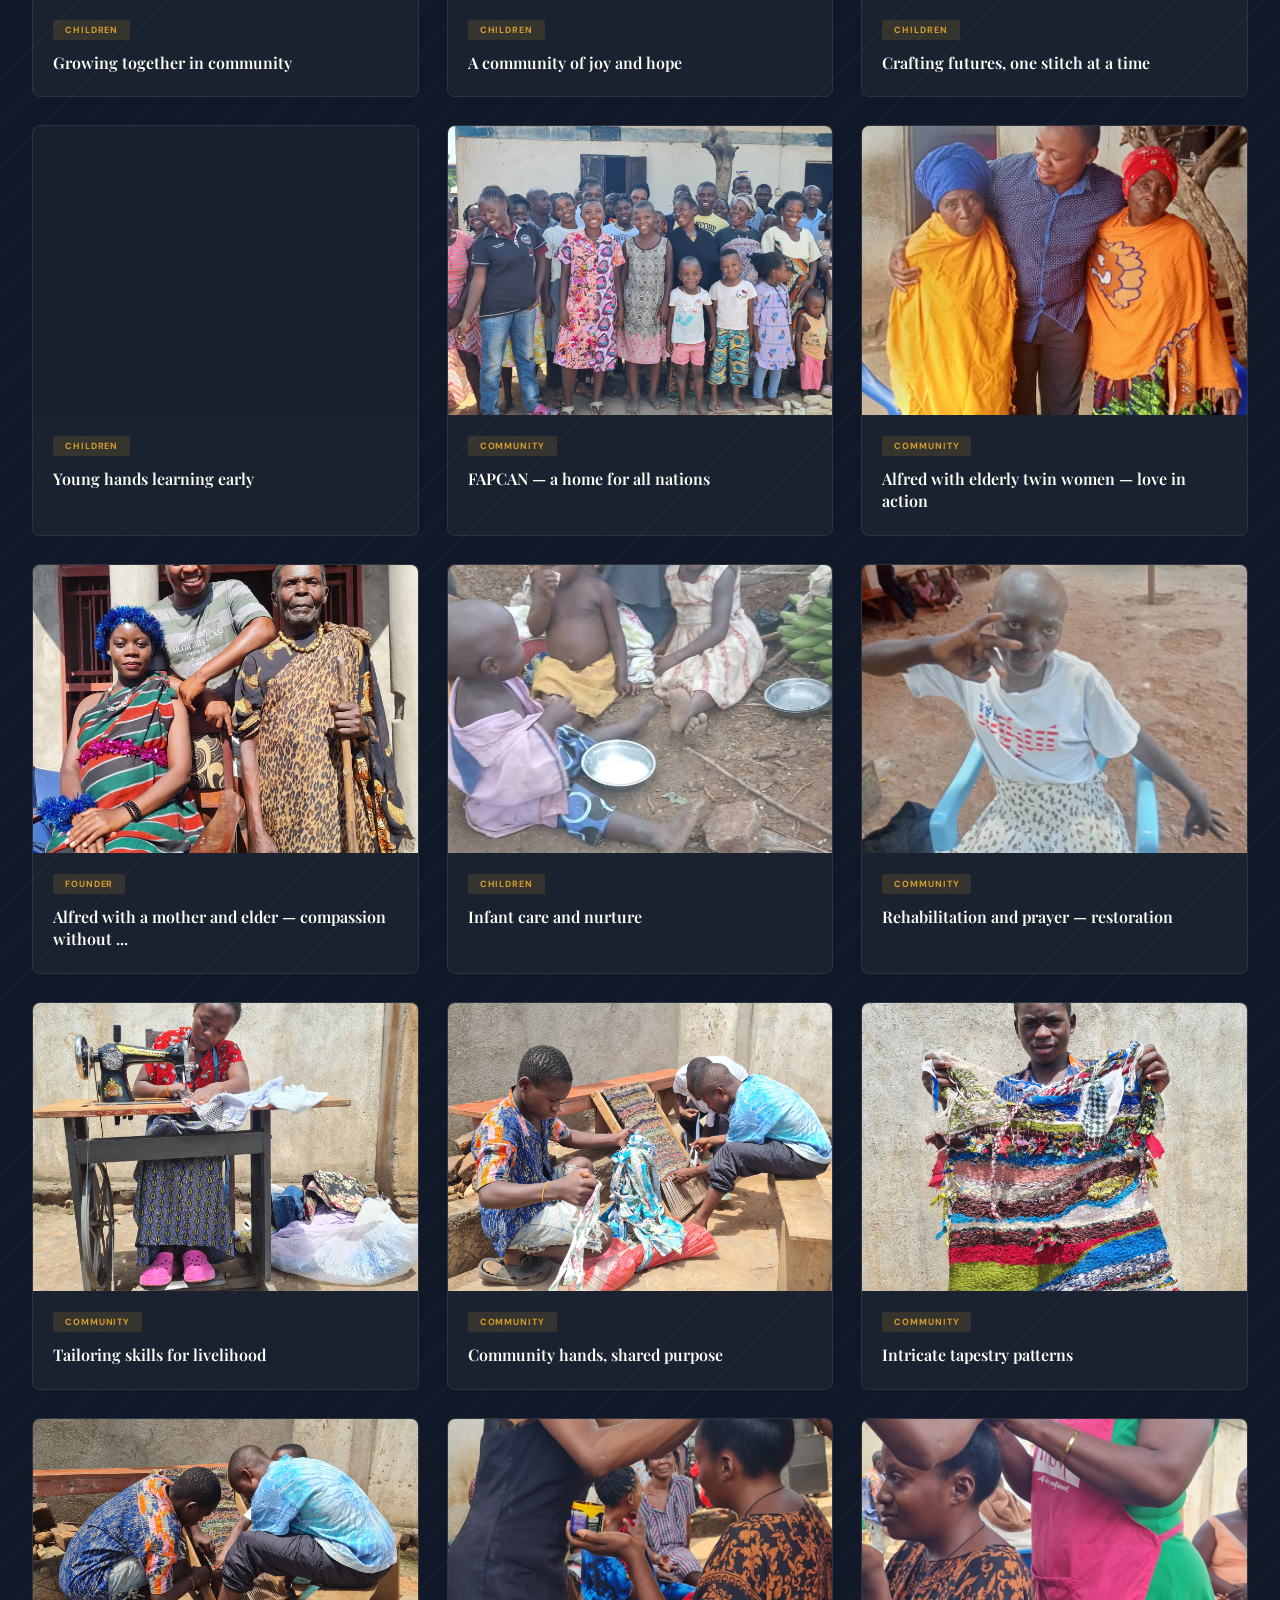
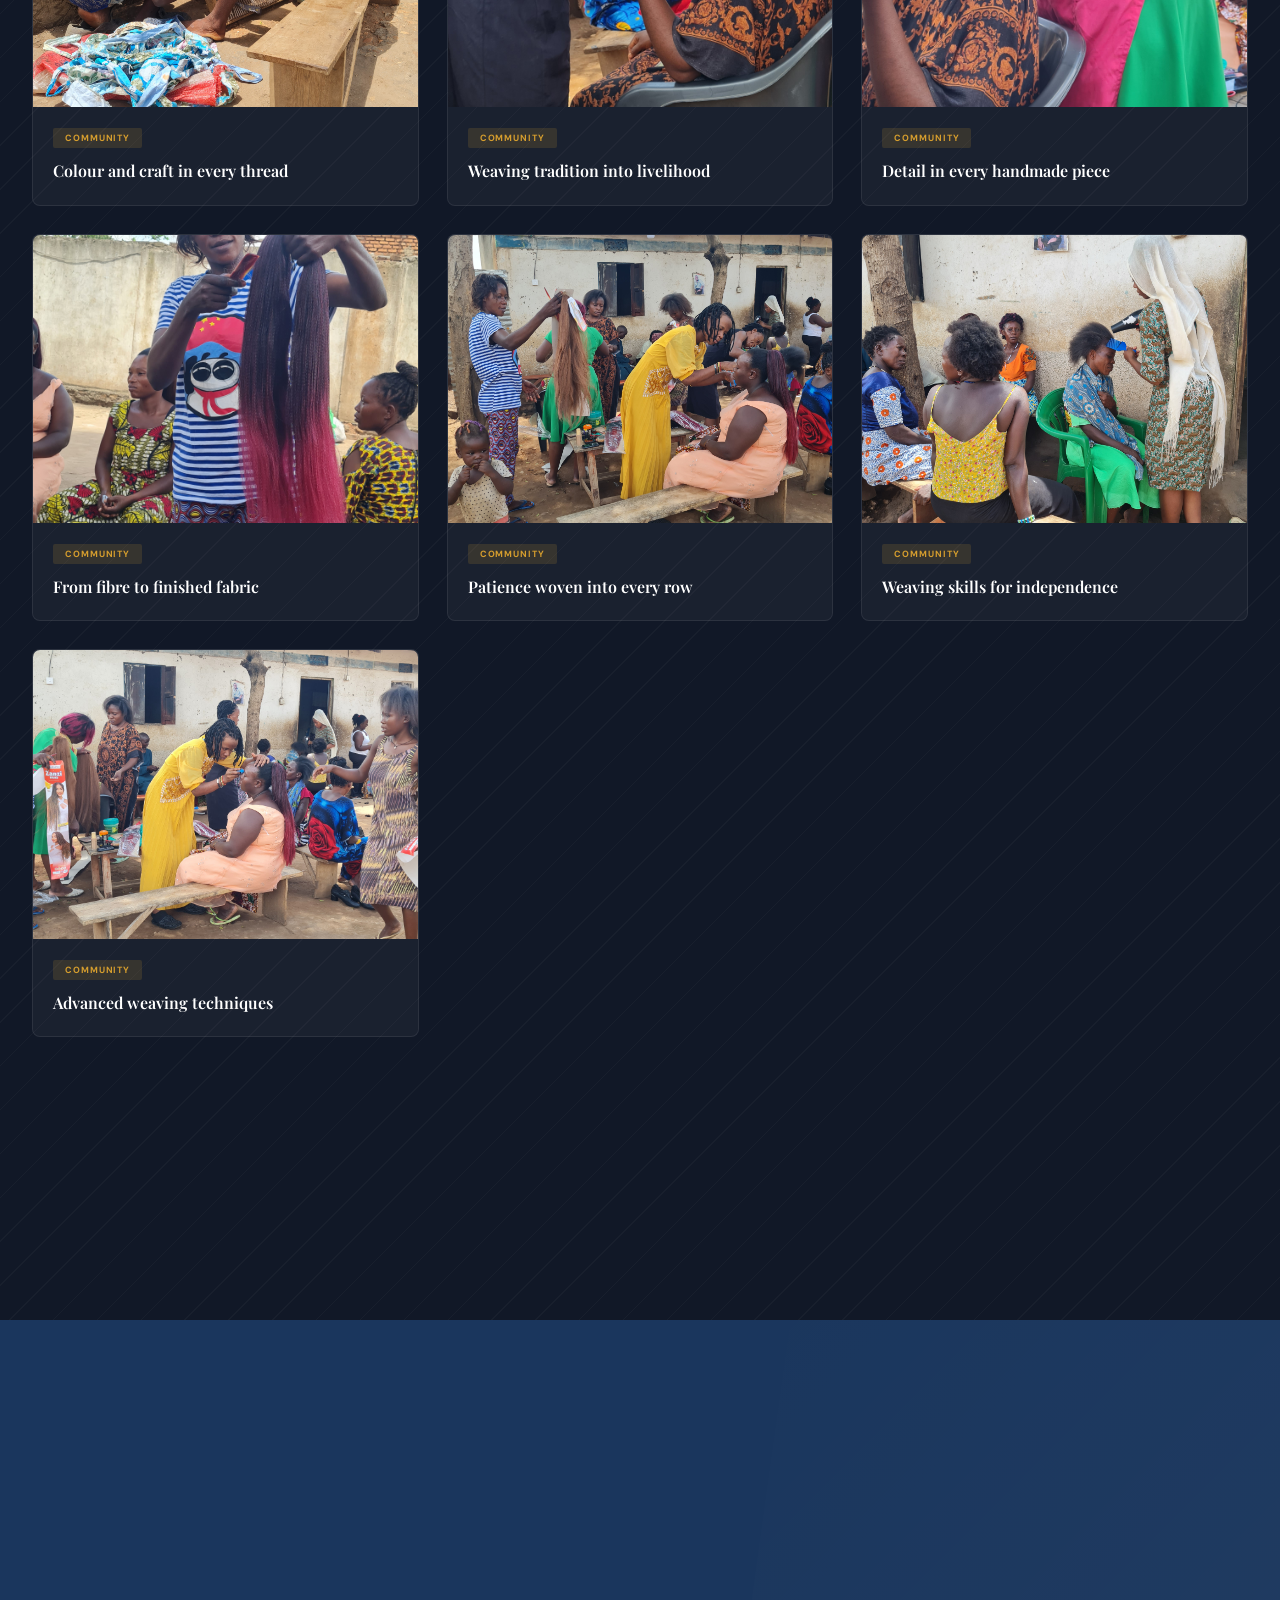
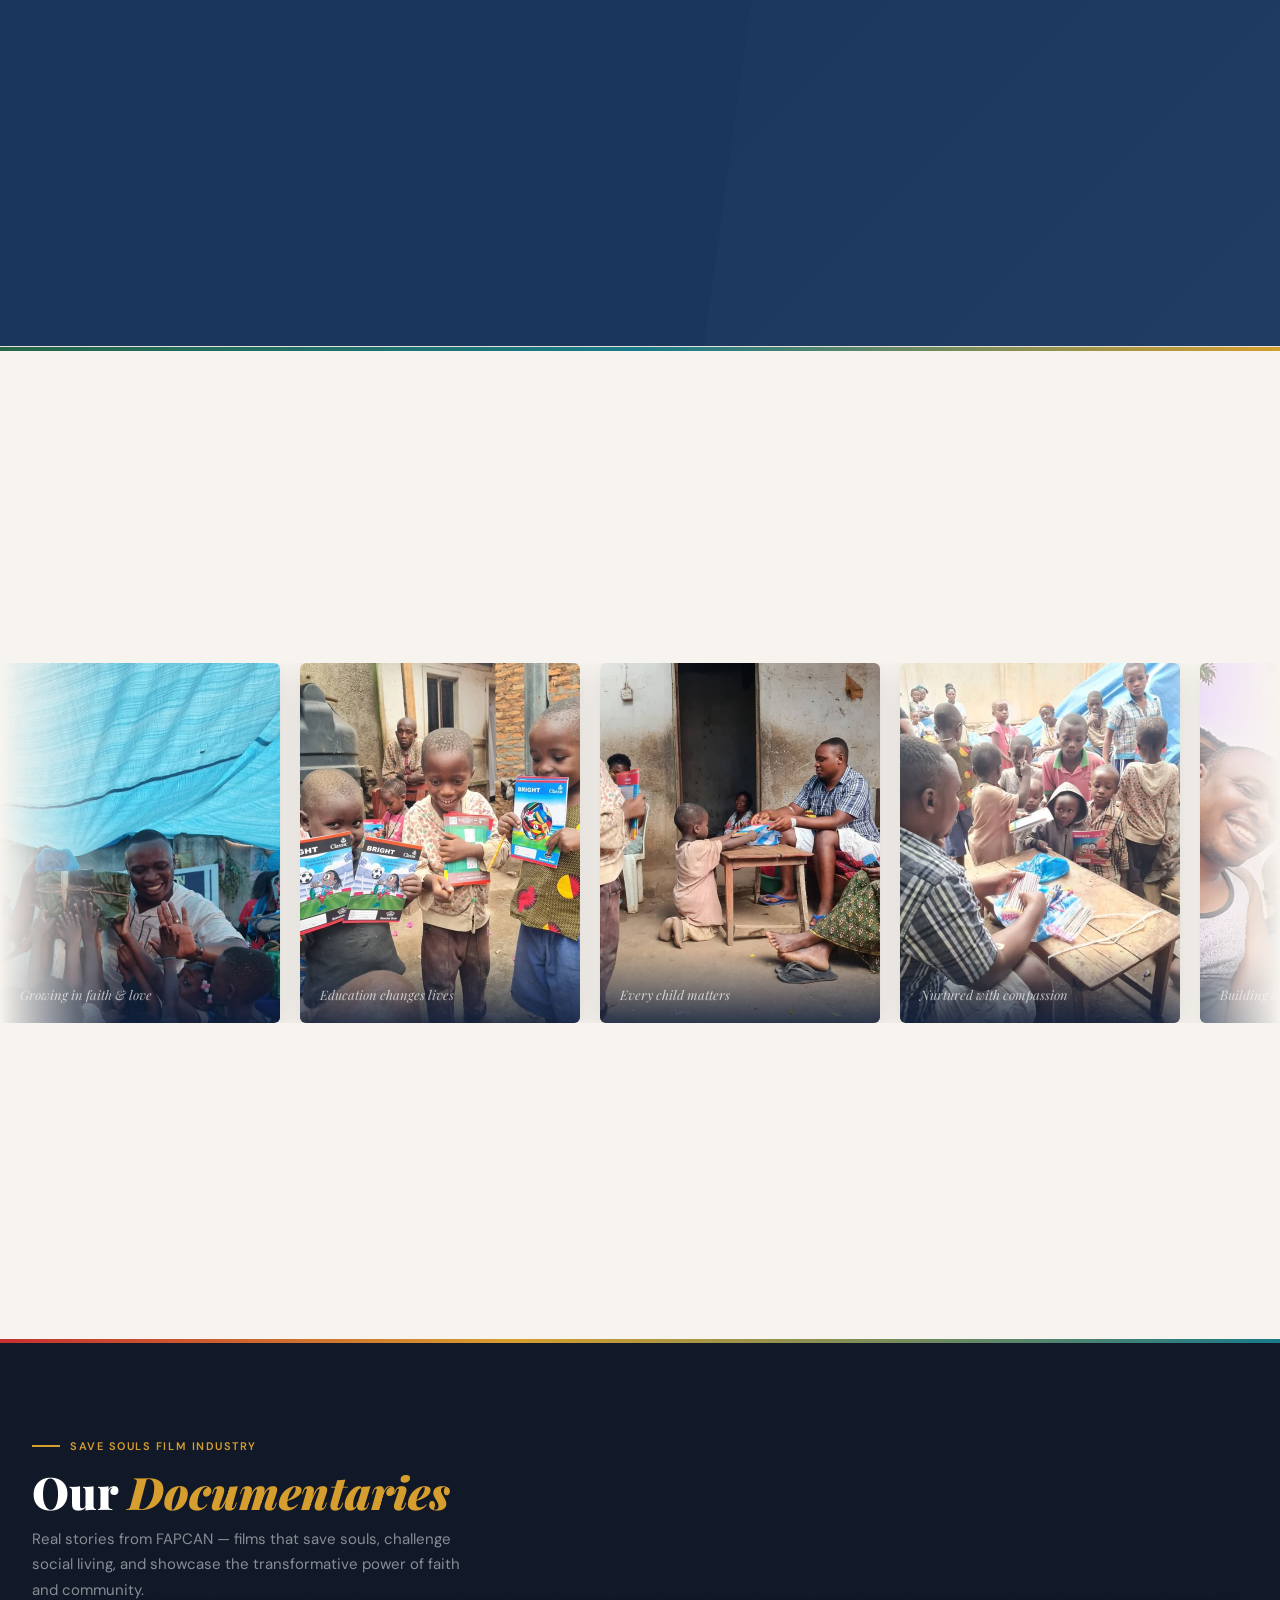
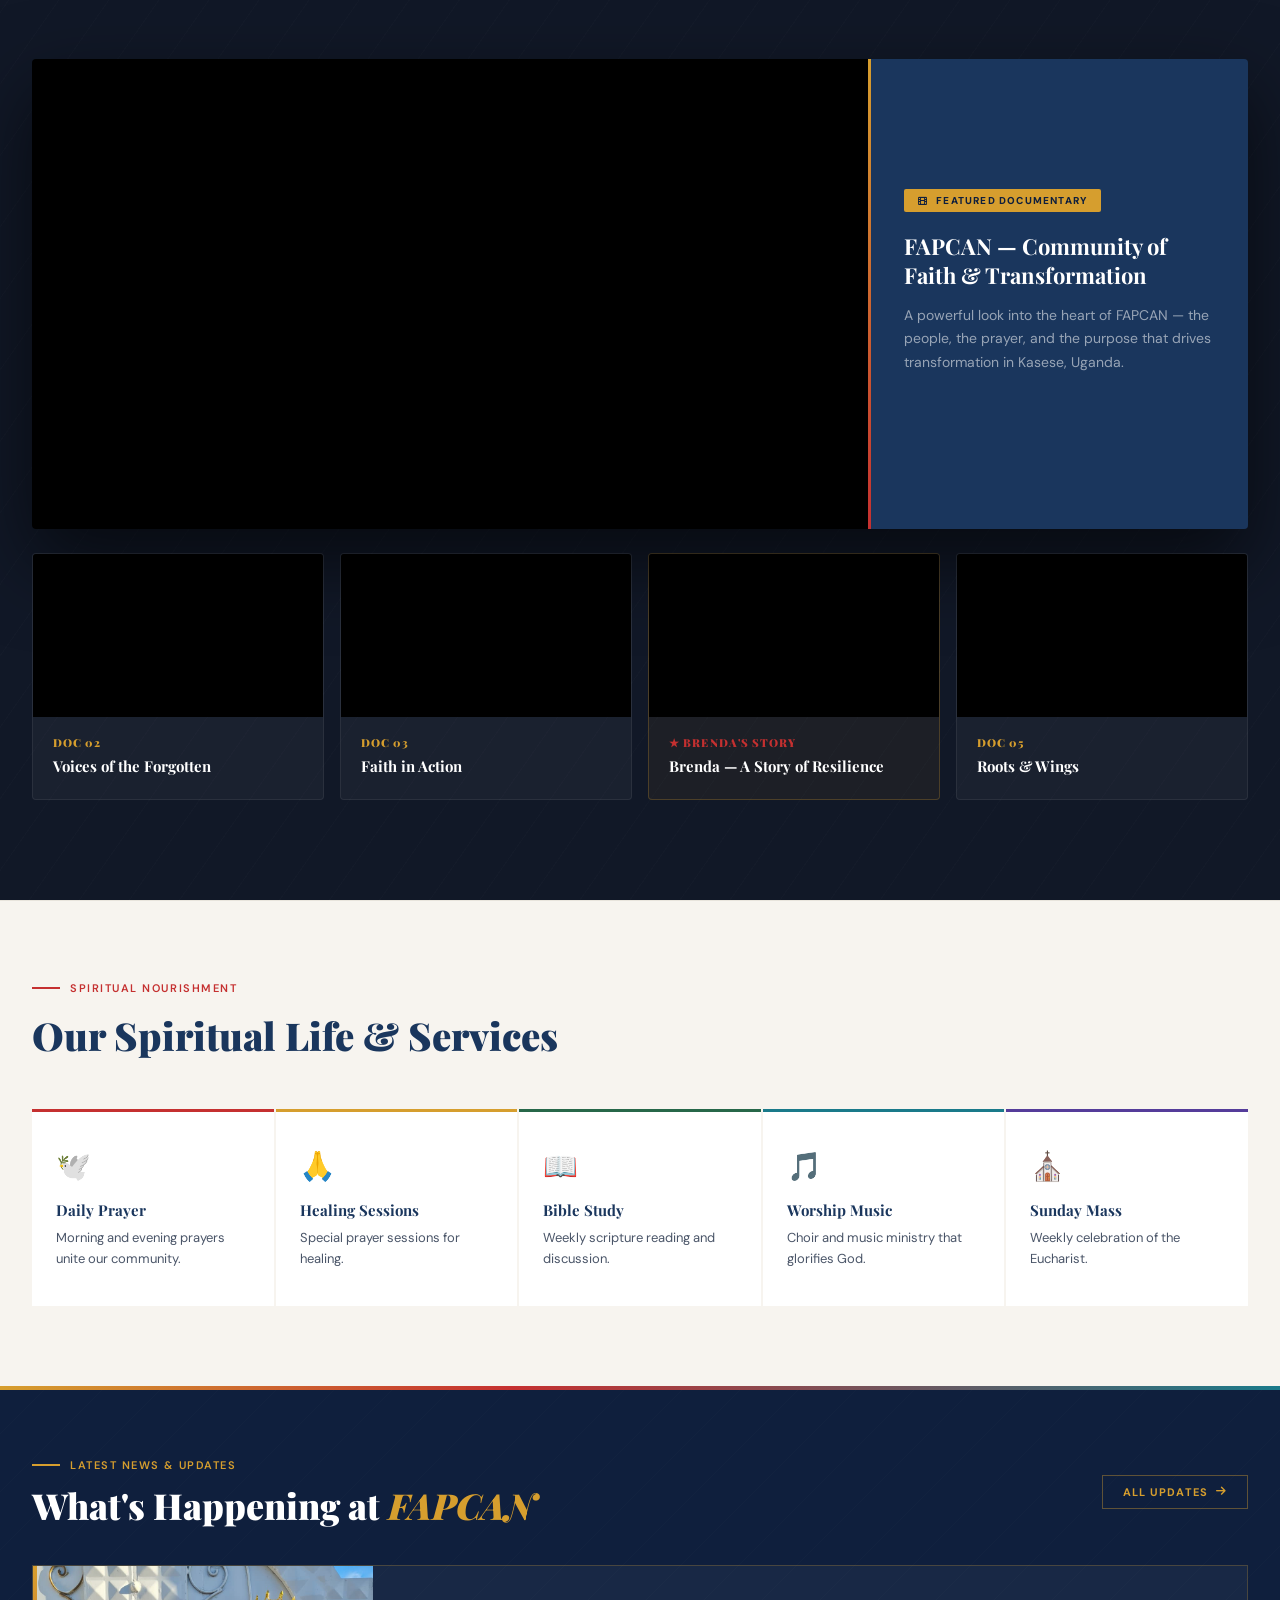
==== commit c17090eb: "Update index.html" ====
--- a/index.html
+++ b/index.html
@@ -1103,9 +1103,8 @@
   height: 340px;
 }
 
-
 /* ══════════════════════════════════════════════════════════
-   ── PHOTO GALLERY SECTION (NEW) ──
+   ── PHOTO GALLERY SECTION - UNIFORM CARDS, 3 PER ROW ──
 ══════════════════════════════════════════════════════════ */
 .photo-gallery {
   background: var(--dark);
@@ -1190,88 +1189,80 @@
   color: var(--navy-dk);
 }
 
-/* ── Masonry-style bento grid ── */
-.gallery-bento {
+/* ── UNIFORM GRID: 3 CARDS PER ROW ── */
+.gallery-uniform-grid {
   display: grid;
-  grid-template-columns: repeat(12, 1fr);
-  grid-template-rows: repeat(3, 220px);
-  gap: 8px;
-}
-
-/* Cell sizing */
-.g-cell { position: relative; overflow: hidden; border-radius: 3px; cursor: pointer; }
-
-/* Row 1 */
-.g-cell:nth-child(1) { grid-column: 1 / 5; grid-row: 1 / 3; }   /* tall left */
-.g-cell:nth-child(2) { grid-column: 5 / 8; grid-row: 1 / 2; }
-.g-cell:nth-child(3) { grid-column: 8 / 10; grid-row: 1 / 2; }
-.g-cell:nth-child(4) { grid-column: 10 / 13; grid-row: 1 / 3; }  /* tall right */
-/* Row 2 */
-.g-cell:nth-child(5) { grid-column: 5 / 7; grid-row: 2 / 3; }
-.g-cell:nth-child(6) { grid-column: 7 / 10; grid-row: 2 / 3; }
-/* Row 3 */
-.g-cell:nth-child(7)  { grid-column: 1 / 4;  grid-row: 3 / 4; }
-.g-cell:nth-child(8)  { grid-column: 4 / 7;  grid-row: 3 / 4; }
-.g-cell:nth-child(9)  { grid-column: 7 / 10; grid-row: 3 / 4; }
-.g-cell:nth-child(10) { grid-column: 10 / 13; grid-row: 3 / 4; }
-
-/* Images */
-.g-cell img {
-  width: 100%; height: 100%;
-  object-fit: cover; object-position: center top;
+  grid-template-columns: repeat(3, 1fr);
+  gap: 28px;
+  margin-top: 20px;
+}
+
+/* gallery card styles */
+.gallery-card {
+  background: rgba(255,255,255,0.04);
+  border: 1px solid rgba(255,255,255,0.08);
+  border-radius: 8px;
+  overflow: hidden;
+  transition: transform 0.3s var(--ease-out), box-shadow 0.3s var(--ease-out), border-color 0.3s;
+  cursor: pointer;
+}
+.gallery-card:hover {
+  transform: translateY(-8px);
+  box-shadow: 0 20px 40px rgba(0,0,0,0.3);
+  border-color: rgba(214,158,46,0.4);
+}
+.gallery-card-img {
+  width: 100%;
+  aspect-ratio: 4 / 3;
+  overflow: hidden;
+  background: #1a1f2e;
+}
+.gallery-card-img img {
+  width: 100%;
+  height: 100%;
+  object-fit: cover;
   display: block;
-  transition: transform 0.7s var(--ease-out), filter 0.4s;
-  filter: brightness(0.88) saturate(0.9);
-}
-.g-cell:hover img {
-  transform: scale(1.08);
-  filter: brightness(1) saturate(1.05);
-}
-
-/* Overlay on hover */
-.g-cell-overlay {
-  position: absolute; inset: 0;
-  background: linear-gradient(to top, rgba(15,31,61,0.85) 0%, transparent 55%);
-  opacity: 0; transition: opacity 0.4s var(--ease-out);
-  display: flex; flex-direction: column; justify-content: flex-end;
-  padding: 20px;
-}
-.g-cell:hover .g-cell-overlay { opacity: 1; }
-.g-cell-overlay-label {
-  font-family: var(--font-serif); font-style: italic;
-  font-size: 14px; color: rgba(255,255,255,0.85); line-height: 1.4;
-  transform: translateY(8px);
-  transition: transform 0.4s var(--ease-out);
-}
-.g-cell:hover .g-cell-overlay-label { transform: translateY(0); }
-.g-cell-overlay-tag {
-  font-size: 9px; font-weight: 700; letter-spacing: 0.14em; text-transform: uppercase;
-  color: var(--gold); margin-bottom: 6px; display: block;
-}
-
-/* Accent colour bar per cell */
-.g-cell::before {
-  content: ''; position: absolute; bottom: 0; left: 0; right: 0;
-  height: 3px; z-index: 5;
-  transform: scaleX(0); transform-origin: left;
-  transition: transform 0.4s var(--ease-out);
-}
-.g-cell:nth-child(1)::before  { background: var(--gold); }
-.g-cell:nth-child(2)::before  { background: var(--teal); }
-.g-cell:nth-child(3)::before  { background: var(--red); }
-.g-cell:nth-child(4)::before  { background: var(--green); }
-.g-cell:nth-child(5)::before  { background: var(--purple); }
-.g-cell:nth-child(6)::before  { background: var(--gold); }
-.g-cell:nth-child(7)::before  { background: var(--red); }
-.g-cell:nth-child(8)::before  { background: var(--teal); }
-.g-cell:nth-child(9)::before  { background: var(--green); }
-.g-cell:nth-child(10)::before { background: var(--purple); }
-.g-cell:hover::before { transform: scaleX(1); }
-
-/* ── Featured caption strip ── */
+  transition: transform 0.5s var(--ease-out);
+}
+.gallery-card:hover .gallery-card-img img {
+  transform: scale(1.05);
+}
+.gallery-card-info {
+  padding: 18px 20px 22px;
+}
+.gallery-card-tag {
+  font-size: 9px;
+  font-weight: 700;
+  letter-spacing: 0.1em;
+  text-transform: uppercase;
+  color: var(--gold);
+  background: rgba(214,158,46,0.15);
+  display: inline-block;
+  padding: 4px 12px;
+  border-radius: 2px;
+  margin-bottom: 12px;
+}
+.gallery-card-title {
+  font-family: var(--font-serif);
+  font-size: 16px;
+  font-weight: 600;
+  color: white;
+  line-height: 1.4;
+  margin: 0;
+}
+.gallery-card-title span {
+  font-style: italic;
+  color: rgba(255,255,255,0.6);
+}
+.gallery-card:hover .gallery-card-title {
+  color: var(--gold);
+  transition: color 0.2s;
+}
+
+/* Caption strip below grid */
 .gallery-caption-strip {
   display: grid; grid-template-columns: repeat(5, 1fr);
-  gap: 1px; margin-top: 8px;
+  gap: 1px; margin-top: 60px;
   background: rgba(255,255,255,0.05);
   border: 1px solid rgba(255,255,255,0.06);
 }
@@ -1343,43 +1334,19 @@
 
 /* Gallery responsive */
 @media (max-width: 1100px) {
-  .gallery-bento {
-    grid-template-columns: repeat(6, 1fr);
-    grid-template-rows: repeat(5, 180px);
-  }
-  .g-cell:nth-child(1)  { grid-column: 1 / 4; grid-row: 1 / 3; }
-  .g-cell:nth-child(2)  { grid-column: 4 / 7; grid-row: 1 / 2; }
-  .g-cell:nth-child(3)  { grid-column: 4 / 7; grid-row: 2 / 3; }
-  .g-cell:nth-child(4)  { grid-column: 1 / 3; grid-row: 3 / 4; }
-  .g-cell:nth-child(5)  { grid-column: 3 / 5; grid-row: 3 / 4; }
-  .g-cell:nth-child(6)  { grid-column: 5 / 7; grid-row: 3 / 4; }
-  .g-cell:nth-child(7)  { grid-column: 1 / 3; grid-row: 4 / 5; }
-  .g-cell:nth-child(8)  { grid-column: 3 / 5; grid-row: 4 / 5; }
-  .g-cell:nth-child(9)  { grid-column: 5 / 7; grid-row: 4 / 5; }
-  .g-cell:nth-child(10) { grid-column: 1 / 4; grid-row: 5 / 6; }
+  .gallery-uniform-grid { grid-template-columns: repeat(2, 1fr); gap: 20px; }
   .gallery-caption-strip { grid-template-columns: repeat(3, 1fr); }
 }
-
 @media (max-width: 768px) {
-  .gallery-bento {
-    grid-template-columns: repeat(2, 1fr);
-    grid-template-rows: auto;
-  }
-  .g-cell { grid-column: auto !important; grid-row: auto !important; height: 200px; }
-  .g-cell:nth-child(1) { grid-column: 1 / 3 !important; height: 260px; }
+  .gallery-uniform-grid { grid-template-columns: 1fr; gap: 16px; }
   .gallery-caption-strip { grid-template-columns: repeat(2, 1fr); }
   .lightbox-prev { left: -40px; }
   .lightbox-next { right: -40px; }
 }
-
 @media (max-width: 480px) {
-  .gallery-bento { grid-template-columns: 1fr; }
-  .g-cell { grid-column: auto !important; height: 200px; }
-  .g-cell:nth-child(1) { grid-column: auto !important; }
-  .gallery-caption-strip { grid-template-columns: 1fr 1fr; }
+  .gallery-caption-strip { grid-template-columns: 1fr; }
   .lightbox-prev, .lightbox-next { display: none; }
 }
-
 
 /* ── FOUNDER ── */
 .founder {
@@ -2123,31 +2090,31 @@
   </div>
   <div class="craft-scroll-outer">
     <div class="craft-track" id="craftTrack">
-      <div class="craft-card"><div class="craft-card-img"><img src="tailor1.jpg" alt="Tailoring at FAPCAN" loading="lazy"></div><div class="craft-card-caption"><span>Mastering the art of tailoring</span></div></div>
-      <div class="craft-card"><div class="craft-card-img"><img src="tapestry1.jpg" alt="Tapestry work" loading="lazy"></div><div class="craft-card-caption"><span>Intricate tapestry patterns</span></div></div>
-      <div class="craft-card"><div class="craft-card-img"><img src="tapestry2.jpg" alt="Tapestry craft" loading="lazy"></div><div class="craft-card-caption"><span>Colour &amp; craft in every thread</span></div></div>
-      <div class="craft-card"><div class="craft-card-img"><img src="weaving4.jpg" alt="Weaving skills" loading="lazy"></div><div class="craft-card-caption"><span>Weaving tradition into livelihood</span></div></div>
-      <div class="craft-card"><div class="craft-card-img"><img src="tapestry.jpg" alt="Community tapestry" loading="lazy"></div><div class="craft-card-caption"><span>Community hands, shared purpose</span></div></div>
-      <div class="craft-card"><div class="craft-card-img"><img src="weaving5.jpg" alt="Advanced weaving" loading="lazy"></div><div class="craft-card-caption"><span>Advanced weaving techniques</span></div></div>
-      <div class="craft-card"><div class="craft-card-img"><img src="child12.jpg" alt="Young learner in crafts" loading="lazy"></div><div class="craft-card-caption"><span>Young hands learning early</span></div></div>
-      <div class="craft-card"><div class="craft-card-img"><img src="weaving3.jpg" alt="Loom weaving" loading="lazy"></div><div class="craft-card-caption"><span>Patience woven into every row</span></div></div>
-      <div class="craft-card"><div class="craft-card-img"><img src="weaving2.jpg" alt="Weaving process" loading="lazy"></div><div class="craft-card-caption"><span>From fibre to finished fabric</span></div></div>
-      <div class="craft-card"><div class="craft-card-img"><img src="weaving.jpg" alt="Weaving at FAPCAN" loading="lazy"></div><div class="craft-card-caption"><span>Skills that open doors</span></div></div>
-      <div class="craft-card"><div class="craft-card-img"><img src="weaving1.jpg" alt="Weaving craft detail" loading="lazy"></div><div class="craft-card-caption"><span>Detail in every handmade piece</span></div></div>
-      <div class="craft-card"><div class="craft-card-img"><img src="child11.jpg" alt="Child learning craft" loading="lazy"></div><div class="craft-card-caption"><span>Crafting futures, one stitch at a time</span></div></div>
-      <!-- Duplicate for seamless loop -->
-      <div class="craft-card"><div class="craft-card-img"><img src="tailor1.jpg" alt="Tailoring at FAPCAN" loading="lazy"></div><div class="craft-card-caption"><span>Mastering the art of tailoring</span></div></div>
-      <div class="craft-card"><div class="craft-card-img"><img src="tapestry1.jpg" alt="Tapestry work" loading="lazy"></div><div class="craft-card-caption"><span>Intricate tapestry patterns</span></div></div>
-      <div class="craft-card"><div class="craft-card-img"><img src="tapestry2.jpg" alt="Tapestry craft" loading="lazy"></div><div class="craft-card-caption"><span>Colour &amp; craft in every thread</span></div></div>
-      <div class="craft-card"><div class="craft-card-img"><img src="weaving4.jpg" alt="Weaving skills" loading="lazy"></div><div class="craft-card-caption"><span>Weaving tradition into livelihood</span></div></div>
-      <div class="craft-card"><div class="craft-card-img"><img src="tapestry.jpg" alt="Community tapestry" loading="lazy"></div><div class="craft-card-caption"><span>Community hands, shared purpose</span></div></div>
-      <div class="craft-card"><div class="craft-card-img"><img src="weaving5.jpg" alt="Advanced weaving" loading="lazy"></div><div class="craft-card-caption"><span>Advanced weaving techniques</span></div></div>
-      <div class="craft-card"><div class="craft-card-img"><img src="child12.jpg" alt="Young learner in crafts" loading="lazy"></div><div class="craft-card-caption"><span>Young hands learning early</span></div></div>
-      <div class="craft-card"><div class="craft-card-img"><img src="weaving3.jpg" alt="Loom weaving" loading="lazy"></div><div class="craft-card-caption"><span>Patience woven into every row</span></div></div>
-      <div class="craft-card"><div class="craft-card-img"><img src="weaving2.jpg" alt="Weaving process" loading="lazy"></div><div class="craft-card-caption"><span>From fibre to finished fabric</span></div></div>
-      <div class="craft-card"><div class="craft-card-img"><img src="weaving.jpg" alt="Weaving at FAPCAN" loading="lazy"></div><div class="craft-card-caption"><span>Skills that open doors</span></div></div>
-      <div class="craft-card"><div class="craft-card-img"><img src="weaving1.jpg" alt="Weaving craft detail" loading="lazy"></div><div class="craft-card-caption"><span>Detail in every handmade piece</span></div></div>
-      <div class="craft-card"><div class="craft-card-img"><img src="child11.jpg" alt="Child learning craft" loading="lazy"></div><div class="craft-card-caption"><span>Crafting futures, one stitch at a time</span></div></div>
+      <div class="craft-card"><div class="craft-card-img"><img src="tailor1.jpg" alt="Tailoring" loading="lazy"></div><div class="craft-card-caption"><span>Mastering tailoring</span></div></div>
+      <div class="craft-card"><div class="craft-card-img"><img src="tapestry1.jpg" alt="Tapestry" loading="lazy"></div><div class="craft-card-caption"><span>Intricate tapestry</span></div></div>
+      <div class="craft-card"><div class="craft-card-img"><img src="tapestry2.jpg" alt="Tapestry craft" loading="lazy"></div><div class="craft-card-caption"><span>Colour & craft</span></div></div>
+      <div class="craft-card"><div class="craft-card-img"><img src="weaving4.jpg" alt="Weaving" loading="lazy"></div><div class="craft-card-caption"><span>Weaving livelihood</span></div></div>
+      <div class="craft-card"><div class="craft-card-img"><img src="tapestry.jpg" alt="Tapestry" loading="lazy"></div><div class="craft-card-caption"><span>Shared purpose</span></div></div>
+      <div class="craft-card"><div class="craft-card-img"><img src="weaving5.jpg" alt="Weaving" loading="lazy"></div><div class="craft-card-caption"><span>Advanced techniques</span></div></div>
+      <div class="craft-card"><div class="craft-card-img"><img src="child12.jpg" alt="Young learner" loading="lazy"></div><div class="craft-card-caption"><span>Young hands learning</span></div></div>
+      <div class="craft-card"><div class="craft-card-img"><img src="weaving3.jpg" alt="Loom weaving" loading="lazy"></div><div class="craft-card-caption"><span>Patience woven</span></div></div>
+      <div class="craft-card"><div class="craft-card-img"><img src="weaving2.jpg" alt="Weaving process" loading="lazy"></div><div class="craft-card-caption"><span>Fibre to fabric</span></div></div>
+      <div class="craft-card"><div class="craft-card-img"><img src="weaving.jpg" alt="Weaving" loading="lazy"></div><div class="craft-card-caption"><span>Skills that open doors</span></div></div>
+      <div class="craft-card"><div class="craft-card-img"><img src="weaving1.jpg" alt="Craft detail" loading="lazy"></div><div class="craft-card-caption"><span>Detail in handmade</span></div></div>
+      <div class="craft-card"><div class="craft-card-img"><img src="child11.jpg" alt="Child learning" loading="lazy"></div><div class="craft-card-caption"><span>Crafting futures</span></div></div>
+      <!-- duplicate for seamless loop -->
+      <div class="craft-card"><div class="craft-card-img"><img src="tailor1.jpg" alt="Tailoring" loading="lazy"></div><div class="craft-card-caption"><span>Mastering tailoring</span></div></div>
+      <div class="craft-card"><div class="craft-card-img"><img src="tapestry1.jpg" alt="Tapestry" loading="lazy"></div><div class="craft-card-caption"><span>Intricate tapestry</span></div></div>
+      <div class="craft-card"><div class="craft-card-img"><img src="tapestry2.jpg" alt="Tapestry craft" loading="lazy"></div><div class="craft-card-caption"><span>Colour & craft</span></div></div>
+      <div class="craft-card"><div class="craft-card-img"><img src="weaving4.jpg" alt="Weaving" loading="lazy"></div><div class="craft-card-caption"><span>Weaving livelihood</span></div></div>
+      <div class="craft-card"><div class="craft-card-img"><img src="tapestry.jpg" alt="Tapestry" loading="lazy"></div><div class="craft-card-caption"><span>Shared purpose</span></div></div>
+      <div class="craft-card"><div class="craft-card-img"><img src="weaving5.jpg" alt="Weaving" loading="lazy"></div><div class="craft-card-caption"><span>Advanced techniques</span></div></div>
+      <div class="craft-card"><div class="craft-card-img"><img src="child12.jpg" alt="Young learner" loading="lazy"></div><div class="craft-card-caption"><span>Young hands learning</span></div></div>
+      <div class="craft-card"><div class="craft-card-img"><img src="weaving3.jpg" alt="Loom weaving" loading="lazy"></div><div class="craft-card-caption"><span>Patience woven</span></div></div>
+      <div class="craft-card"><div class="craft-card-img"><img src="weaving2.jpg" alt="Weaving process" loading="lazy"></div><div class="craft-card-caption"><span>Fibre to fabric</span></div></div>
+      <div class="craft-card"><div class="craft-card-img"><img src="weaving.jpg" alt="Weaving" loading="lazy"></div><div class="craft-card-caption"><span>Skills that open doors</span></div></div>
+      <div class="craft-card"><div class="craft-card-img"><img src="weaving1.jpg" alt="Craft detail" loading="lazy"></div><div class="craft-card-caption"><span>Detail in handmade</span></div></div>
+      <div class="craft-card"><div class="craft-card-img"><img src="child11.jpg" alt="Child learning" loading="lazy"></div><div class="craft-card-caption"><span>Crafting futures</span></div></div>
     </div>
   </div>
 </section>
@@ -2264,8 +2231,8 @@
       <!-- Card 5: Elder Love — full-width -->
       <div class="impact-action-card impact-elder-card reveal">
         <div class="impact-card-images dual-img">
-          <img src="elder1.jpg" alt="Bwambale Alfred showing love and support for elderly twin women at FAPCAN" loading="lazy">
-          <img src="elder2.jpeg" alt="Omuzana Alfred Bwambale with a pregnant woman and an elderly man at FAPCAN" loading="lazy">
+          <img src="elder1.jpg" alt="Alfred showing love for elderly twin women" loading="lazy">
+          <img src="elder2.jpeg" alt="Alfred with pregnant woman and elderly man" loading="lazy">
         </div>
         <div class="impact-card-body">
           <span class="impact-card-tag"><i class="fas fa-heart"></i> &nbsp;A Father's Love</span>
@@ -2284,14 +2251,11 @@
   </div>
 </section>
 
-
 <!-- ══════════════════════════════════════════════════════════
-     PHOTO GALLERY — COMMUNITY MOMENTS (NEW SECTION)
+     PHOTO GALLERY — UNIFORM CARDS, 3 PER ROW (ALL IMAGES EXCEPT UUU.jpg, co2.jpg, Mr and miss.jpg)
 ══════════════════════════════════════════════════════════ -->
 <section class="photo-gallery" id="gallery-section">
   <div class="photo-gallery-inner">
-
-    <!-- Header -->
     <div class="gallery-header reveal">
       <div class="gallery-header-left">
         <div class="section-label">Community Moments</div>
@@ -2302,8 +2266,6 @@
         <i class="fas fa-images"></i> Full Gallery
       </a>
     </div>
-
-    <!-- Filter Tabs -->
     <div class="gallery-filters reveal">
       <button class="gallery-filter-btn active" data-filter="all">All Moments</button>
       <button class="gallery-filter-btn" data-filter="community">Community</button>
@@ -2312,117 +2274,16 @@
       <button class="gallery-filter-btn" data-filter="founder">Founder</button>
       <button class="gallery-filter-btn" data-filter="events">Events</button>
     </div>
-
-    <!-- Bento Grid -->
-    <div class="gallery-bento reveal" id="galleryBento">
-
-      <div class="g-cell" data-category="founder" data-img="alfred1.jpg" data-label="Alfred Bwambale — A father to all nations">
-        <img src="alfred1.jpg" alt="Alfred Bwambale FAPCAN Founder" loading="lazy">
-        
-      </div>
-
-      <div class="g-cell" data-category="community" data-img="c1.jpg" data-label="The FAPCAN community gathered in faith">
-        <img src="c1.jpg" alt="FAPCAN Community" loading="lazy">
-        <div class="g-cell-overlay">
-          <span class="g-cell-overlay-tag">Community</span>
-          <span class="g-cell-overlay-label">The FAPCAN community gathered in faith</span>
-        </div>
-      </div>
-
-      <div class="g-cell" data-category="community" data-img="alfred3.jpg" data-label="Together, we are stronger">
-        <img src="alfred3.jpg" alt="FAPCAN Together" loading="lazy">
-        <div class="g-cell-overlay">
-          <span class="g-cell-overlay-tag">Community</span>
-          <span class="g-cell-overlay-label">Together, we are stronger</span>
-        </div>
-      </div>
-
-      <div class="g-cell" data-category="events" data-img="elder2.jpg" data-label="Miss & Mr FAPCAN 2026 Celebration">
-        <img src="elder2.jpg" alt="FAPCAN 2026" loading="lazy">
-        
-      </div>
-
-      <div class="g-cell" data-category="children" data-img="Child1.jpg" data-label="Growing in faith and love">
-        <img src="Child1.jpg" alt="FAPCAN Child" loading="lazy">
-        <div class="g-cell-overlay">
-          <span class="g-cell-overlay-tag">Our Children</span>
-          <span class="g-cell-overlay-label">Growing in faith and love</span>
-        </div>
-      </div>
-
-      <div class="g-cell" data-category="children" data-img="Child3.jpg" data-label="Every child deserves a bright future">
-        <img src="Child3.jpg" alt="FAPCAN Child" loading="lazy">
-        <div class="g-cell-overlay">
-          <span class="g-cell-overlay-tag">Our Children</span>
-          <span class="g-cell-overlay-label">Every child deserves a bright future</span>
-        </div>
-      </div>
-
-      <div class="g-cell" data-category="agriculture" data-img="Agric2.jpg" data-label="Farming for food security and self-reliance">
-        <img src="Agric2.jpg" alt="FAPCAN Agriculture" loading="lazy">
-        <div class="g-cell-overlay">
-          <span class="g-cell-overlay-tag">Agriculture</span>
-          <span class="g-cell-overlay-label">Farming for food security &amp; self-reliance</span>
-        </div>
-      </div>
-
-      <div class="g-cell" data-category="founder" data-img="alfred1.jpg" data-label="Alfred serving the community with heart">
-        <img src="alfred1.jpg" alt="Alfred FAPCAN" loading="lazy">
-        <div class="g-cell-overlay">
-          <span class="g-cell-overlay-tag">Founder</span>
-          <span class="g-cell-overlay-label">Alfred serving the community with heart</span>
-        </div>
-      </div>
-
-      <div class="g-cell" data-category="founder" data-img="alfred2.jpg" data-label="A legacy built on love and service">
-        <img src="alfred2.jpg" alt="Alfred FAPCAN" loading="lazy">
-        <div class="g-cell-overlay">
-          <span class="g-cell-overlay-tag">Founder</span>
-          <span class="g-cell-overlay-label">A legacy built on love and service</span>
-        </div>
-      </div>
-
-      <div class="g-cell" data-category="community" data-img="co1.jpg" data-label="FAPCAN — a home for all nations">
-        <img src="co1.jpg" alt="FAPCAN Home for All" loading="lazy">
-        <div class="g-cell-overlay">
-          <span class="g-cell-overlay-tag">Community</span>
-          <span class="g-cell-overlay-label">FAPCAN — a home for all nations</span>
-        </div>
-      </div>
-
+    <!-- Uniform Grid: 3 cards per row -->
+    <div class="gallery-uniform-grid reveal" id="galleryUniformGrid"></div>
+    <div class="gallery-caption-strip reveal">
+      <div class="gallery-caption-item"><span class="gallery-caption-item-icon">🙏</span><h5>Faith</h5><p>Prayer as the foundation</p></div>
+      <div class="gallery-caption-item"><span class="gallery-caption-item-icon">👨‍👧‍👦</span><h5>Family</h5><p>No one is a stranger</p></div>
+      <div class="gallery-caption-item"><span class="gallery-caption-item-icon">🌾</span><h5>Provision</h5><p>Skills for daily sustenance</p></div>
+      <div class="gallery-caption-item"><span class="gallery-caption-item-icon">📚</span><h5>Education</h5><p>Equipping minds</p></div>
+      <div class="gallery-caption-item"><span class="gallery-caption-item-icon">💛</span><h5>Legacy</h5><p>Leaving world better</p></div>
     </div>
-
-    <!-- Caption strip below grid -->
-    <div class="gallery-caption-strip reveal">
-      <div class="gallery-caption-item">
-        <span class="gallery-caption-item-icon">🙏</span>
-        <h5>Faith</h5>
-        <p>Prayer as the foundation of every life we touch</p>
-      </div>
-      <div class="gallery-caption-item">
-        <span class="gallery-caption-item-icon">👨‍👧‍👦</span>
-        <h5>Family</h5>
-        <p>A community where no one is a stranger</p>
-      </div>
-      <div class="gallery-caption-item">
-        <span class="gallery-caption-item-icon">🌾</span>
-        <h5>Provision</h5>
-        <p>Agriculture, craft, and skills for daily sustenance</p>
-      </div>
-      <div class="gallery-caption-item">
-        <span class="gallery-caption-item-icon">📚</span>
-        <h5>Education</h5>
-        <p>Equipping minds to build the future</p>
-      </div>
-      <div class="gallery-caption-item">
-        <span class="gallery-caption-item-icon">💛</span>
-        <h5>Legacy</h5>
-        <p>Leaving the world better than we found it</p>
-      </div>
-    </div>
-
   </div>
-
   <!-- Lightbox -->
   <div class="gallery-lightbox" id="galleryLightbox">
     <div class="lightbox-img-wrap">
@@ -2433,9 +2294,7 @@
       <div class="lightbox-caption"><span id="lightboxCaption"></span></div>
     </div>
   </div>
-
 </section>
-
 
 <!-- FOUNDER -->
 <section class="founder" id="founder">
@@ -2473,54 +2332,34 @@
   </div>
   <div class="marquee-outer">
     <div class="marquee-track" id="marqueeTrack">
-      <div class="marquee-card"><img src="Child1.jpg" alt="FAPCAN Child 1" loading="lazy"><div class="marquee-card-overlay"><span>Growing in faith &amp; love</span></div></div>
-      <div class="marquee-card"><img src="Child2.jpg" alt="FAPCAN Child 2" loading="lazy"><div class="marquee-card-overlay"><span>Education changes lives</span></div></div>
-      <div class="marquee-card"><img src="Child3.jpg" alt="FAPCAN Child 3" loading="lazy"><div class="marquee-card-overlay"><span>Every child matters</span></div></div>
-      <div class="marquee-card"><img src="Child4.jpg" alt="FAPCAN Child 4" loading="lazy"><div class="marquee-card-overlay"><span>Nurtured with compassion</span></div></div>
-      <div class="marquee-card"><img src="Child5.jpg" alt="FAPCAN Child 5" loading="lazy"><div class="marquee-card-overlay"><span>Building bright futures</span></div></div>
-      <div class="marquee-card"><img src="Child6.jpg" alt="FAPCAN Child 6" loading="lazy"><div class="marquee-card-overlay"><span>Loved &amp; protected</span></div></div>
-      <div class="marquee-card"><img src="Child7.jpg" alt="FAPCAN Child 7" loading="lazy"><div class="marquee-card-overlay"><span>Skills for tomorrow</span></div></div>
-      <div class="marquee-card"><img src="Child8.jpg" alt="FAPCAN Child 8" loading="lazy"><div class="marquee-card-overlay"><span>Hope in every smile</span></div></div>
-      <div class="marquee-card"><img src="Child9.jpg" alt="FAPCAN Child 9" loading="lazy"><div class="marquee-card-overlay"><span>Growing together</span></div></div>
-      <div class="marquee-card"><img src="Child10.jpg" alt="FAPCAN Child 10" loading="lazy"><div class="marquee-card-overlay"><span>A community of joy</span></div></div>
-      <div class="marquee-card"><img src="Child1.jpg" alt="FAPCAN Child 1" loading="lazy"><div class="marquee-card-overlay"><span>Growing in faith &amp; love</span></div></div>
-      <div class="marquee-card"><img src="Child2.jpg" alt="FAPCAN Child 2" loading="lazy"><div class="marquee-card-overlay"><span>Education changes lives</span></div></div>
-      <div class="marquee-card"><img src="Child3.jpg" alt="FAPCAN Child 3" loading="lazy"><div class="marquee-card-overlay"><span>Every child matters</span></div></div>
-      <div class="marquee-card"><img src="Child4.jpg" alt="FAPCAN Child 4" loading="lazy"><div class="marquee-card-overlay"><span>Nurtured with compassion</span></div></div>
-      <div class="marquee-card"><img src="Child5.jpg" alt="FAPCAN Child 5" loading="lazy"><div class="marquee-card-overlay"><span>Building bright futures</span></div></div>
-      <div class="marquee-card"><img src="Child6.jpg" alt="FAPCAN Child 6" loading="lazy"><div class="marquee-card-overlay"><span>Loved &amp; protected</span></div></div>
-      <div class="marquee-card"><img src="Child7.jpg" alt="FAPCAN Child 7" loading="lazy"><div class="marquee-card-overlay"><span>Skills for tomorrow</span></div></div>
-      <div class="marquee-card"><img src="Child8.jpg" alt="FAPCAN Child 8" loading="lazy"><div class="marquee-card-overlay"><span>Hope in every smile</span></div></div>
-      <div class="marquee-card"><img src="Child9.jpg" alt="FAPCAN Child 9" loading="lazy"><div class="marquee-card-overlay"><span>Growing together</span></div></div>
-      <div class="marquee-card"><img src="Child10.jpg" alt="FAPCAN Child 10" loading="lazy"><div class="marquee-card-overlay"><span>A community of joy</span></div></div>
+      <div class="marquee-card"><img src="Child1.jpg" alt="Child"><div class="marquee-card-overlay"><span>Growing in faith & love</span></div></div>
+      <div class="marquee-card"><img src="Child2.jpg" alt="Child"><div class="marquee-card-overlay"><span>Education changes lives</span></div></div>
+      <div class="marquee-card"><img src="Child3.jpg" alt="Child"><div class="marquee-card-overlay"><span>Every child matters</span></div></div>
+      <div class="marquee-card"><img src="Child4.jpg" alt="Child"><div class="marquee-card-overlay"><span>Nurtured with compassion</span></div></div>
+      <div class="marquee-card"><img src="Child5.jpg" alt="Child"><div class="marquee-card-overlay"><span>Building bright futures</span></div></div>
+      <div class="marquee-card"><img src="Child6.jpg" alt="Child"><div class="marquee-card-overlay"><span>Loved & protected</span></div></div>
+      <div class="marquee-card"><img src="Child7.jpg" alt="Child"><div class="marquee-card-overlay"><span>Skills for tomorrow</span></div></div>
+      <div class="marquee-card"><img src="Child8.jpg" alt="Child"><div class="marquee-card-overlay"><span>Hope in every smile</span></div></div>
+      <div class="marquee-card"><img src="Child9.jpg" alt="Child"><div class="marquee-card-overlay"><span>Growing together</span></div></div>
+      <div class="marquee-card"><img src="Child10.jpg" alt="Child"><div class="marquee-card-overlay"><span>A community of joy</span></div></div>
+      <div class="marquee-card"><img src="Child1.jpg" alt="Child"><div class="marquee-card-overlay"><span>Growing in faith & love</span></div></div>
+      <div class="marquee-card"><img src="Child2.jpg" alt="Child"><div class="marquee-card-overlay"><span>Education changes lives</span></div></div>
+      <div class="marquee-card"><img src="Child3.jpg" alt="Child"><div class="marquee-card-overlay"><span>Every child matters</span></div></div>
+      <div class="marquee-card"><img src="Child4.jpg" alt="Child"><div class="marquee-card-overlay"><span>Nurtured with compassion</span></div></div>
+      <div class="marquee-card"><img src="Child5.jpg" alt="Child"><div class="marquee-card-overlay"><span>Building bright futures</span></div></div>
+      <div class="marquee-card"><img src="Child6.jpg" alt="Child"><div class="marquee-card-overlay"><span>Loved & protected</span></div></div>
+      <div class="marquee-card"><img src="Child7.jpg" alt="Child"><div class="marquee-card-overlay"><span>Skills for tomorrow</span></div></div>
+      <div class="marquee-card"><img src="Child8.jpg" alt="Child"><div class="marquee-card-overlay"><span>Hope in every smile</span></div></div>
+      <div class="marquee-card"><img src="Child9.jpg" alt="Child"><div class="marquee-card-overlay"><span>Growing together</span></div></div>
+      <div class="marquee-card"><img src="Child10.jpg" alt="Child"><div class="marquee-card-overlay"><span>A community of joy</span></div></div>
     </div>
   </div>
   <div class="nurture-pillars reveal">
-    <div class="nurture-pill">
-      <div class="nurture-pill-icon">📚</div>
-      <h4>Education</h4>
-      <p>Quality schooling and literacy for every child in our care.</p>
-    </div>
-    <div class="nurture-pill">
-      <div class="nurture-pill-icon">🙏</div>
-      <h4>Religion &amp; Values</h4>
-      <p>Faith formation and moral grounding through prayer and scripture.</p>
-    </div>
-    <div class="nurture-pill">
-      <div class="nurture-pill-icon">🛠️</div>
-      <h4>Vocational Skills</h4>
-      <p>Practical trade skills that open doors to independence and livelihood.</p>
-    </div>
-    <div class="nurture-pill">
-      <div class="nurture-pill-icon">🍽️</div>
-      <h4>Nutrition &amp; Health</h4>
-      <p>Daily meals, medical care, and wellness support for growing bodies.</p>
-    </div>
-    <div class="nurture-pill">
-      <div class="nurture-pill-icon">❤️</div>
-      <h4>Love &amp; Community</h4>
-      <p>A family environment where every child is seen, heard, and valued.</p>
-    </div>
+    <div class="nurture-pill"><div class="nurture-pill-icon">📚</div><h4>Education</h4><p>Quality schooling for every child.</p></div>
+    <div class="nurture-pill"><div class="nurture-pill-icon">🙏</div><h4>Religion &amp; Values</h4><p>Faith formation and moral grounding.</p></div>
+    <div class="nurture-pill"><div class="nurture-pill-icon">🛠️</div><h4>Vocational Skills</h4><p>Practical trade skills for independence.</p></div>
+    <div class="nurture-pill"><div class="nurture-pill-icon">🍽️</div><h4>Nutrition &amp; Health</h4><p>Daily meals and medical care.</p></div>
+    <div class="nurture-pill"><div class="nurture-pill-icon">❤️</div><h4>Love &amp; Community</h4><p>A family where every child is valued.</p></div>
   </div>
 </section>
 
@@ -2547,42 +2386,10 @@
       </div>
     </div>
     <div class="doc-grid">
-      <div class="doc-card">
-        <div class="doc-card-video">
-          <iframe src="https://www.youtube.com/embed/bcU8vnCyW6g" title="Doc 2" allowfullscreen loading="lazy"></iframe>
-        </div>
-        <div class="doc-card-info">
-          <span class="doc-card-num">Doc 02</span>
-          <h4>Voices of the Forgotten</h4>
-        </div>
-      </div>
-      <div class="doc-card">
-        <div class="doc-card-video">
-          <iframe src="https://www.youtube.com/embed/mU5VH8_cUug" title="Doc 3" allowfullscreen loading="lazy"></iframe>
-        </div>
-        <div class="doc-card-info">
-          <span class="doc-card-num">Doc 03</span>
-          <h4>Faith in Action</h4>
-        </div>
-      </div>
-      <div class="doc-card featured-card">
-        <div class="doc-card-video">
-          <iframe src="https://www.youtube.com/embed/2-EOrWGOmBQ" title="Brenda's Story" allowfullscreen loading="lazy"></iframe>
-        </div>
-        <div class="doc-card-info">
-          <span class="doc-card-num">★ Brenda's Story</span>
-          <h4>Brenda — A Story of Resilience</h4>
-        </div>
-      </div>
-      <div class="doc-card">
-        <div class="doc-card-video">
-          <iframe src="https://www.youtube.com/embed/oZxjPxLiamo" title="Doc 5" allowfullscreen loading="lazy"></iframe>
-        </div>
-        <div class="doc-card-info">
-          <span class="doc-card-num">Doc 05</span>
-          <h4>Roots &amp; Wings</h4>
-        </div>
-      </div>
+      <div class="doc-card"><div class="doc-card-video"><iframe src="https://www.youtube.com/embed/bcU8vnCyW6g" title="Doc 2" allowfullscreen loading="lazy"></iframe></div><div class="doc-card-info"><span class="doc-card-num">Doc 02</span><h4>Voices of the Forgotten</h4></div></div>
+      <div class="doc-card"><div class="doc-card-video"><iframe src="https://www.youtube.com/embed/mU5VH8_cUug" title="Doc 3" allowfullscreen loading="lazy"></iframe></div><div class="doc-card-info"><span class="doc-card-num">Doc 03</span><h4>Faith in Action</h4></div></div>
+      <div class="doc-card featured-card"><div class="doc-card-video"><iframe src="https://www.youtube.com/embed/2-EOrWGOmBQ" title="Brenda's Story" allowfullscreen loading="lazy"></iframe></div><div class="doc-card-info"><span class="doc-card-num">★ Brenda's Story</span><h4>Brenda — A Story of Resilience</h4></div></div>
+      <div class="doc-card"><div class="doc-card-video"><iframe src="https://www.youtube.com/embed/oZxjPxLiamo" title="Doc 5" allowfullscreen loading="lazy"></iframe></div><div class="doc-card-info"><span class="doc-card-num">Doc 05</span><h4>Roots &amp; Wings</h4></div></div>
     </div>
   </div>
 </section>
@@ -2595,11 +2402,11 @@
       <h2>Our Spiritual Life &amp; Services</h2>
     </div>
     <div class="programmes-grid">
-      <div class="prog-card"><div class="prog-icon">🕊️</div><h4>Daily Prayer</h4><p>Morning and evening prayers unite our community in faith and reflection.</p></div>
-      <div class="prog-card"><div class="prog-icon">🙏</div><h4>Healing Sessions</h4><p>Special prayer sessions for physical, emotional, and spiritual healing.</p></div>
-      <div class="prog-card"><div class="prog-icon">📖</div><h4>Bible Study</h4><p>Weekly scripture reading and discussion to deepen understanding of faith.</p></div>
-      <div class="prog-card"><div class="prog-icon">🎵</div><h4>Worship Music</h4><p>Choir and music ministry that lifts spirits and glorifies God.</p></div>
-      <div class="prog-card"><div class="prog-icon">⛪</div><h4>Sunday Mass</h4><p>Weekly celebration of the Eucharist open to all denominations.</p></div>
+      <div class="prog-card"><div class="prog-icon">🕊️</div><h4>Daily Prayer</h4><p>Morning and evening prayers unite our community.</p></div>
+      <div class="prog-card"><div class="prog-icon">🙏</div><h4>Healing Sessions</h4><p>Special prayer sessions for healing.</p></div>
+      <div class="prog-card"><div class="prog-icon">📖</div><h4>Bible Study</h4><p>Weekly scripture reading and discussion.</p></div>
+      <div class="prog-card"><div class="prog-icon">🎵</div><h4>Worship Music</h4><p>Choir and music ministry that glorifies God.</p></div>
+      <div class="prog-card"><div class="prog-icon">⛪</div><h4>Sunday Mass</h4><p>Weekly celebration of the Eucharist.</p></div>
     </div>
   </div>
 </section>
@@ -2612,7 +2419,7 @@
         <div class="section-label">Latest News &amp; Updates</div>
         <h2>What's Happening at <em>FAPCAN</em></h2>
       </div>
-      <a href="#" class="news-view-all">All Updates <i class="fas fa-arrow-right" style="font-size:10px"></i></a>
+      <a href="#" class="news-view-all">All Updates <i class="fas fa-arrow-right"></i></a>
     </div>
     <div class="news-event-card reveal">
       <div class="news-event-img">
@@ -2622,45 +2429,29 @@
       <div class="news-event-body">
         <div class="news-event-meta">
           <span class="badge-breaking">Breaking News</span>
-          <span class="badge-date"><i class="fas fa-calendar-alt" style="margin-right:5px;font-size:10px"></i> 8th May, 2026</span>
+          <span class="badge-date"><i class="fas fa-calendar-alt"></i> 8th May, 2026</span>
         </div>
         <h3>FAPCAN Crowns <em>Miss &amp; Mr FAPCAN 2026</em></h3>
         <p>In a joyful ceremony held at the FAPCAN centre in Kidodo, Kasese, the community elected their ambassadors of faith, dignity, and service after a spirited prayerful voting process.</p>
         <div class="winners-inline">
-          <div class="winner-tag miss">
-            <span class="winner-tag-crown">👑</span>
-            <div class="winner-tag-info">
-              <span class="winner-tag-role">Miss FAPCAN 2026</span>
-              <span class="winner-tag-name">Mbambu Matherene</span>
-            </div>
-          </div>
-          <div class="winner-tag mr">
-            <span class="winner-tag-crown">🎖️</span>
-            <div class="winner-tag-info">
-              <span class="winner-tag-role">Mr FAPCAN 2026</span>
-              <span class="winner-tag-name">Bwambale Moses</span>
-            </div>
-          </div>
+          <div class="winner-tag miss"><span class="winner-tag-crown">👑</span><div class="winner-tag-info"><span class="winner-tag-role">Miss FAPCAN 2026</span><span class="winner-tag-name">Mbambu Matherene</span></div></div>
+          <div class="winner-tag mr"><span class="winner-tag-crown">🎖️</span><div class="winner-tag-info"><span class="winner-tag-role">Mr FAPCAN 2026</span><span class="winner-tag-name">Bwambale Moses</span></div></div>
         </div>
         <a href="event.html" class="news-read-link">Read Full Story <i class="fas fa-long-arrow-alt-right"></i></a>
       </div>
     </div>
     <div class="news-ticker reveal">
-      <div class="ticker-label"><i class="fas fa-bolt" style="margin-right:6px"></i> Latest</div>
+      <div class="ticker-label"><i class="fas fa-bolt"></i> Latest</div>
       <div class="ticker-track-outer">
         <div class="ticker-track" id="tickerTrack">
-          <span class="ticker-item"><strong>Miss FAPCAN 2026:</strong> Mbambu Matherene elected on 8th May 2026</span>
-          <span class="ticker-item"><strong>Mr FAPCAN 2026:</strong> Bwambale Moses elected on 8th May 2026</span>
-          <span class="ticker-item"><strong>CBO Status:</strong> FAPCAN is now a registered Community Based Organisation</span>
-          <span class="ticker-item"><strong>Education:</strong> 80+ students begin new term under FAPCAN support</span>
-          <span class="ticker-item"><strong>Save Souls Films:</strong> New documentary on community transformation in production</span>
-          <span class="ticker-item"><strong>Community:</strong> 300+ members strong and growing across Kasese District</span>
-          <span class="ticker-item"><strong>Miss FAPCAN 2026:</strong> Mbambu Matherene elected on 8th May 2026</span>
-          <span class="ticker-item"><strong>Mr FAPCAN 2026:</strong> Bwambale Moses elected on 8th May 2026</span>
-          <span class="ticker-item"><strong>CBO Status:</strong> FAPCAN is now a registered Community Based Organisation</span>
-          <span class="ticker-item"><strong>Education:</strong> 80+ students begin new term under FAPCAN support</span>
-          <span class="ticker-item"><strong>Save Souls Films:</strong> New documentary on community transformation in production</span>
-          <span class="ticker-item"><strong>Community:</strong> 300+ members strong and growing across Kasese District</span>
+          <span class="ticker-item"><strong>Miss FAPCAN 2026:</strong> Mbambu Matherene elected</span>
+          <span class="ticker-item"><strong>Mr FAPCAN 2026:</strong> Bwambale Moses elected</span>
+          <span class="ticker-item"><strong>CBO Status:</strong> Registered Community Based Organisation</span>
+          <span class="ticker-item"><strong>Education:</strong> 80+ students new term</span>
+          <span class="ticker-item"><strong>Save Souls Films:</strong> New documentary in production</span>
+          <span class="ticker-item"><strong>Community:</strong> 300+ members in Kasese</span>
+          <span class="ticker-item"><strong>Miss FAPCAN 2026:</strong> Mbambu Matherene</span>
+          <span class="ticker-item"><strong>Mr FAPCAN 2026:</strong> Bwambale Moses</span>
         </div>
       </div>
     </div>
@@ -2683,46 +2474,12 @@
 <footer id="contact">
   <div class="footer-inner">
     <div class="footer-top">
-      <div class="footer-brand">
-        <div class="logo-badge" style="margin-bottom:16px"><img src="fapcan.jpg" alt="FAPCAN"><span class="logo-badge-fallback" style="display:none">FAP</span></div>
-        <strong>FAPCAN</strong>
-        <span class="tagline">Fatima Praying Center for All Nations</span>
-        <p>A registered Community Based Organisation (CBO) providing homage for PWDs, Orphans, Widows, Widowers and Elders through faith, education and community.</p>
-        <div class="footer-socials">
-          <a href="#"><i class="fab fa-facebook-f"></i></a>
-          <a href="#"><i class="fab fa-twitter"></i></a>
-          <a href="#"><i class="fab fa-instagram"></i></a>
-          <a href="#"><i class="fab fa-youtube"></i></a>
-          <a href="#"><i class="fab fa-whatsapp"></i></a>
-        </div>
-      </div>
-      <div class="footer-col"><h4>Quick Links</h4><ul>
-        <li><a href="index.html"><i class="fas fa-chevron-right"></i> Home</a></li>
-        <li><a href="#about"><i class="fas fa-chevron-right"></i> About</a></li>
-        <li><a href="prayer.html"><i class="fas fa-chevron-right"></i> Spiritual Life</a></li>
-        <li><a href="save.html"><i class="fas fa-chevron-right"></i> Save Souls</a></li>
-        <li><a href="#news"><i class="fas fa-chevron-right"></i> News &amp; Updates</a></li>
-        <li><a href="gallery.html"><i class="fas fa-chevron-right"></i> Gallery</a></li>
-        <li><a href="film.html"><i class="fas fa-chevron-right"></i> Media</a></li>
-      </ul></div>
-      <div class="footer-col"><h4>Our Work</h4><ul>
-        <li><a href="#"><i class="fas fa-chevron-right"></i> Orphans Support</a></li>
-        <li><a href="#"><i class="fas fa-chevron-right"></i> PWDs Programs</a></li>
-        <li><a href="#"><i class="fas fa-chevron-right"></i> Widows &amp; Women</a></li>
-        <li><a href="#"><i class="fas fa-chevron-right"></i> Elders Care</a></li>
-        <li><a href="film.html"><i class="fas fa-chevron-right"></i> Save Souls Films</a></li>
-      </ul></div>
-      <div class="footer-col"><h4>Contact</h4><ul>
-        <li><a href="#location"><i class="fas fa-map-marker-alt"></i> Kidodo Cell, Kasese, Uganda</a></li>
-        <li><a href="#"><i class="fas fa-phone"></i> +256758027180</a></li>
-        <li><a href="#"><i class="fas fa-envelope"></i> bwambalealfred89@gmail.com</a></li>
-        <li><a href="#"><i class="fas fa-clock"></i> Open Daily: 6:00 AM – 9:00 PM</a></li>
-      </ul></div>
+      <div class="footer-brand"><div class="logo-badge" style="margin-bottom:16px"><img src="fapcan.jpg" alt="FAPCAN"><span class="logo-badge-fallback" style="display:none">FAP</span></div><strong>FAPCAN</strong><span class="tagline">Fatima Praying Center for All Nations</span><p>A registered Community Based Organisation (CBO) providing homage for PWDs, Orphans, Widows, Widowers and Elders through faith, education and community.</p><div class="footer-socials"><a href="#"><i class="fab fa-facebook-f"></i></a><a href="#"><i class="fab fa-twitter"></i></a><a href="#"><i class="fab fa-instagram"></i></a><a href="#"><i class="fab fa-youtube"></i></a><a href="#"><i class="fab fa-whatsapp"></i></a></div></div>
+      <div class="footer-col"><h4>Quick Links</h4><ul><li><a href="index.html"><i class="fas fa-chevron-right"></i> Home</a></li><li><a href="#about"><i class="fas fa-chevron-right"></i> About</a></li><li><a href="prayer.html"><i class="fas fa-chevron-right"></i> Spiritual Life</a></li><li><a href="save.html"><i class="fas fa-chevron-right"></i> Save Souls</a></li><li><a href="#news"><i class="fas fa-chevron-right"></i> News</a></li><li><a href="gallery.html"><i class="fas fa-chevron-right"></i> Gallery</a></li><li><a href="film.html"><i class="fas fa-chevron-right"></i> Media</a></li></ul></div>
+      <div class="footer-col"><h4>Our Work</h4><ul><li><a href="#"><i class="fas fa-chevron-right"></i> Orphans Support</a></li><li><a href="#"><i class="fas fa-chevron-right"></i> PWDs Programs</a></li><li><a href="#"><i class="fas fa-chevron-right"></i> Widows &amp; Women</a></li><li><a href="#"><i class="fas fa-chevron-right"></i> Elders Care</a></li><li><a href="film.html"><i class="fas fa-chevron-right"></i> Save Souls Films</a></li></ul></div>
+      <div class="footer-col"><h4>Contact</h4><ul><li><a href="#location"><i class="fas fa-map-marker-alt"></i> Kidodo Cell, Kasese, Uganda</a></li><li><a href="#"><i class="fas fa-phone"></i> +256758027180</a></li><li><a href="#"><i class="fas fa-envelope"></i> bwambalealfred89@gmail.com</a></li><li><a href="#"><i class="fas fa-clock"></i> Open Daily: 6:00 AM – 9:00 PM</a></li></ul></div>
     </div>
-    <div class="footer-bottom">
-      <p>© 2026 FAPCAN – Fatima Praying Center for All Nations. Registered CBO. All Rights Reserved.</p>
-      <div class="footer-bottom-links"><a href="#">Privacy Policy</a><a href="#">Terms of Use</a></div>
-    </div>
+    <div class="footer-bottom"><p>© 2026 FAPCAN – Fatima Praying Center for All Nations. Registered CBO. All Rights Reserved.</p><div class="footer-bottom-links"><a href="#">Privacy Policy</a><a href="#">Terms of Use</a></div></div>
   </div>
 </footer>
 
@@ -2732,7 +2489,7 @@
 const cursorRing = document.querySelector('#cursor .cursor-ring');
 let mx=0,my=0,rx=0,ry=0;
 document.addEventListener('mousemove',e=>{mx=e.clientX;my=e.clientY;});
-document.querySelectorAll('a,button,.activity-card,.prog-card,.impact-item,.dot,.doc-card,.marquee-card,.nurture-pill,.why-card,.craft-card,.winner-tag,.news-event-card,.impact-action-card,.impact-pill,.g-cell,.gallery-filter-btn').forEach(el=>{
+document.querySelectorAll('a,button,.activity-card,.prog-card,.impact-item,.dot,.doc-card,.marquee-card,.nurture-pill,.why-card,.craft-card,.winner-tag,.news-event-card,.impact-action-card,.impact-pill,.gallery-card,.gallery-filter-btn').forEach(el=>{
   el.addEventListener('mouseenter',()=>document.body.classList.add('hovering'));
   el.addEventListener('mouseleave',()=>document.body.classList.remove('hovering'));
 });
@@ -2821,21 +2578,17 @@
 },{threshold:0.4});
 document.querySelector('.impact-strip')&&impactObs.observe(document.querySelector('.impact-strip'));
 
-/* ── MARQUEE PAUSE ── */
+/* ── MARQUEE / CRAFT / TICKER PAUSE ── */
 const marqueeTrack = document.getElementById('marqueeTrack');
 if(marqueeTrack){
   marqueeTrack.addEventListener('mouseenter',()=>marqueeTrack.style.animationPlayState='paused');
   marqueeTrack.addEventListener('mouseleave',()=>marqueeTrack.style.animationPlayState='running');
 }
-
-/* ── CRAFT TRACK PAUSE ── */
 const craftTrack = document.getElementById('craftTrack');
 if(craftTrack){
   craftTrack.addEventListener('mouseenter',()=>craftTrack.style.animationPlayState='paused');
   craftTrack.addEventListener('mouseleave',()=>craftTrack.style.animationPlayState='running');
 }
-
-/* ── TICKER PAUSE ── */
 const tickerTrack = document.getElementById('tickerTrack');
 if(tickerTrack){
   tickerTrack.addEventListener('mouseenter',()=>tickerTrack.style.animationPlayState='paused');
@@ -2896,10 +2649,51 @@
 })();
 
 /* ══════════════════════════════════════════════
-   ── GALLERY LOGIC ──
+   ── GALLERY: UNIFORM CARDS (3 PER ROW), ALL IMAGES EXCEPT UUU.jpg, co2.jpg, Mr and miss.jpg ──
 ══════════════════════════════════════════════ */
 (function(){
-  const cells = document.querySelectorAll('.g-cell');
+  // define all gallery images with metadata (exclude UUU.jpg, co2.jpg, Mr and miss.jpg)
+  const galleryItems = [
+    { src: "albino.jpg", category: "community", label: "Support for People with Albinism — dignity and belonging" },
+    { src: "alfred1.jpg", category: "founder", label: "Alfred Bwambale — a father to all nations" },
+    { src: "alfred2.jpg", category: "founder", label: "A legacy built on love and service" },
+    { src: "alfred3.jpg", category: "community", label: "Together, we are stronger" },
+    { src: "alfred4.jpg", category: "community", label: "Community outreach and prayer" },
+    { src: "alfred6.jpg", category: "community", label: "Supporting elders and community" },
+    { src: "Agric1.jpg", category: "agriculture", label: "Farming for food security" },
+    { src: "Agric2.jpg", category: "agriculture", label: "Agriculture — self-reliance through farming" },
+    { src: "brendah.jpg", category: "community", label: "Brenda's story — restoration and hope" },
+    { src: "c1.jpg", category: "community", label: "The FAPCAN community gathered in faith" },
+    { src: "Child1.jpg", category: "children", label: "Growing in faith and love" },
+    { src: "Child2.jpg", category: "children", label: "Education changes lives — school support" },
+    { src: "Child3.jpg", category: "children", label: "Every child deserves a bright future" },
+    { src: "Child4.jpg", category: "children", label: "Nurtured with compassion" },
+    { src: "Child5.jpg", category: "children", label: "Building bright futures" },
+    { src: "Child6.jpg", category: "children", label: "Loved and protected" },
+    { src: "Child7.jpg", category: "children", label: "Skills for tomorrow" },
+    { src: "Child8.jpg", category: "children", label: "Hope in every smile" },
+    { src: "Child9.jpg", category: "children", label: "Growing together in community" },
+    { src: "Child10.jpg", category: "children", label: "A community of joy and hope" },
+    { src: "Child11.jpg", category: "children", label: "Crafting futures, one stitch at a time" },
+    { src: "Child12.jpg", category: "children", label: "Young hands learning early" },
+    { src: "co1.jpg", category: "community", label: "FAPCAN — a home for all nations" },
+    { src: "elder1.jpg", category: "community", label: "Alfred with elderly twin women — love in action" },
+    { src: "elder2.jpeg", category: "founder", label: "Alfred with a mother and elder — compassion without borders" },
+    { src: "infant1.jpg", category: "children", label: "Infant care and nurture" },
+    { src: "mad.jpg", category: "community", label: "Rehabilitation and prayer — restoration" },
+    { src: "tailor1.jpg", category: "community", label: "Tailoring skills for livelihood" },
+    { src: "tapestry.jpg", category: "community", label: "Community hands, shared purpose" },
+    { src: "tapestry1.jpg", category: "community", label: "Intricate tapestry patterns" },
+    { src: "tapestry2.jpg", category: "community", label: "Colour and craft in every thread" },
+    { src: "weaving.jpg", category: "community", label: "Weaving tradition into livelihood" },
+    { src: "weaving1.jpg", category: "community", label: "Detail in every handmade piece" },
+    { src: "weaving2.jpg", category: "community", label: "From fibre to finished fabric" },
+    { src: "weaving3.jpg", category: "community", label: "Patience woven into every row" },
+    { src: "weaving4.jpg", category: "community", label: "Weaving skills for independence" },
+    { src: "weaving5.jpg", category: "community", label: "Advanced weaving techniques" }
+  ];
+
+  const gridContainer = document.getElementById('galleryUniformGrid');
   const filterBtns = document.querySelectorAll('.gallery-filter-btn');
   const lightbox = document.getElementById('galleryLightbox');
   const lbImg = document.getElementById('lightboxImg');
@@ -2907,69 +2701,62 @@
   const lbClose = document.getElementById('lightboxClose');
   const lbPrev = document.getElementById('lightboxPrev');
   const lbNext = document.getElementById('lightboxNext');
-
-  let visibleCells = Array.from(cells);
+  let currentCards = [];
   let currentLbIdx = 0;
 
-  /* ── Filter ── */
-  filterBtns.forEach(btn => {
-    btn.addEventListener('click', () => {
-      filterBtns.forEach(b => b.classList.remove('active'));
-      btn.classList.add('active');
-      const filter = btn.dataset.filter;
-      cells.forEach(cell => {
-        const cat = cell.dataset.category;
-        const show = filter === 'all' || cat === filter;
-        cell.style.opacity = show ? '1' : '0.2';
-        cell.style.pointerEvents = show ? 'auto' : 'none';
-        cell.style.transition = 'opacity 0.4s ease';
-      });
-      visibleCells = filter === 'all'
-        ? Array.from(cells)
-        : Array.from(cells).filter(c => c.dataset.category === filter);
+  function buildCards(items) {
+    gridContainer.innerHTML = '';
+    currentCards = [];
+    items.forEach((item, idx) => {
+      const card = document.createElement('div');
+      card.className = 'gallery-card';
+      card.setAttribute('data-category', item.category);
+      card.setAttribute('data-img', item.src);
+      card.setAttribute('data-label', item.label);
+      card.innerHTML = `
+        <div class="gallery-card-img"><img src="${item.src}" alt="${item.label}" loading="lazy" onerror="this.src='https://placehold.co/400x300?text=Image+Not+Found'"></div>
+        <div class="gallery-card-info"><span class="gallery-card-tag">${item.category.charAt(0).toUpperCase() + item.category.slice(1)}</span><div class="gallery-card-title">${item.label.length > 55 ? item.label.slice(0,52)+'...' : item.label}<span></span></div></div>
+      `;
+      card.addEventListener('click', () => openLightbox(idx));
+      gridContainer.appendChild(card);
+      currentCards.push(card);
     });
-  });
-
-  /* ── Lightbox open ── */
-  cells.forEach((cell, idx) => {
-    cell.addEventListener('click', () => {
-      currentLbIdx = visibleCells.indexOf(cell);
-      if(currentLbIdx === -1) currentLbIdx = 0;
-      openLightbox(currentLbIdx);
-    });
-  });
+  }
+
+  function filterGallery(filter) {
+    const itemsToShow = filter === 'all' ? galleryItems : galleryItems.filter(i => i.category === filter);
+    buildCards(itemsToShow);
+    currentLbIdx = 0;
+  }
 
   function openLightbox(idx) {
-    const cell = visibleCells[idx];
-    if(!cell) return;
-    lbImg.src = cell.dataset.img;
-    lbImg.alt = cell.dataset.label;
-    lbCaption.textContent = cell.dataset.label;
+    if(!currentCards.length) return;
+    const card = currentCards[idx];
+    const imgSrc = card.dataset.img;
+    const label = card.dataset.label;
+    lbImg.src = imgSrc;
+    lbImg.alt = label;
+    lbCaption.textContent = label;
     currentLbIdx = idx;
     lightbox.classList.add('open');
     document.body.style.overflow = 'hidden';
   }
 
-  function closeLightbox() {
-    lightbox.classList.remove('open');
-    document.body.style.overflow = '';
-  }
-
+  function closeLightbox() { lightbox.classList.remove('open'); document.body.style.overflow = ''; }
   lbClose.addEventListener('click', closeLightbox);
   lightbox.addEventListener('click', e => { if(e.target === lightbox) closeLightbox(); });
-
   lbPrev.addEventListener('click', e => {
     e.stopPropagation();
-    const prev = (currentLbIdx - 1 + visibleCells.length) % visibleCells.length;
+    if(!currentCards.length) return;
+    const prev = (currentLbIdx - 1 + currentCards.length) % currentCards.length;
     openLightbox(prev);
   });
   lbNext.addEventListener('click', e => {
     e.stopPropagation();
-    const next = (currentLbIdx + 1) % visibleCells.length;
+    if(!currentCards.length) return;
+    const next = (currentLbIdx + 1) % currentCards.length;
     openLightbox(next);
   });
-
-  /* Keyboard nav */
   document.addEventListener('keydown', e => {
     if(!lightbox.classList.contains('open')) return;
     if(e.key === 'Escape') closeLightbox();
@@ -2977,31 +2764,15 @@
     if(e.key === 'ArrowRight') lbNext.click();
   });
 
-  /* ── Staggered reveal for g-cells ── */
-  const cellObs = new IntersectionObserver(entries => {
-    entries.forEach(entry => {
-      if(entry.isIntersecting) {
-        const allCells = document.querySelectorAll('.g-cell');
-        allCells.forEach((cell, i) => {
-          setTimeout(() => {
-            cell.style.opacity = '1';
-            cell.style.transform = 'translateY(0)';
-          }, i * 80);
-        });
-        cellObs.disconnect();
-      }
+  filterBtns.forEach(btn => {
+    btn.addEventListener('click', () => {
+      filterBtns.forEach(b => b.classList.remove('active'));
+      btn.classList.add('active');
+      filterGallery(btn.dataset.filter);
     });
-  }, { threshold: 0.1 });
-
-  /* Initial state for stagger */
-  cells.forEach(cell => {
-    cell.style.opacity = '0';
-    cell.style.transform = 'translateY(20px)';
-    cell.style.transition = 'opacity 0.6s var(--ease-out), transform 0.6s var(--ease-out)';
   });
-  const bentoEl = document.getElementById('galleryBento');
-  if(bentoEl) cellObs.observe(bentoEl);
-
+  // initial load: all images (excluding excluded ones)
+  filterGallery('all');
 })();
 </script>
 </body>
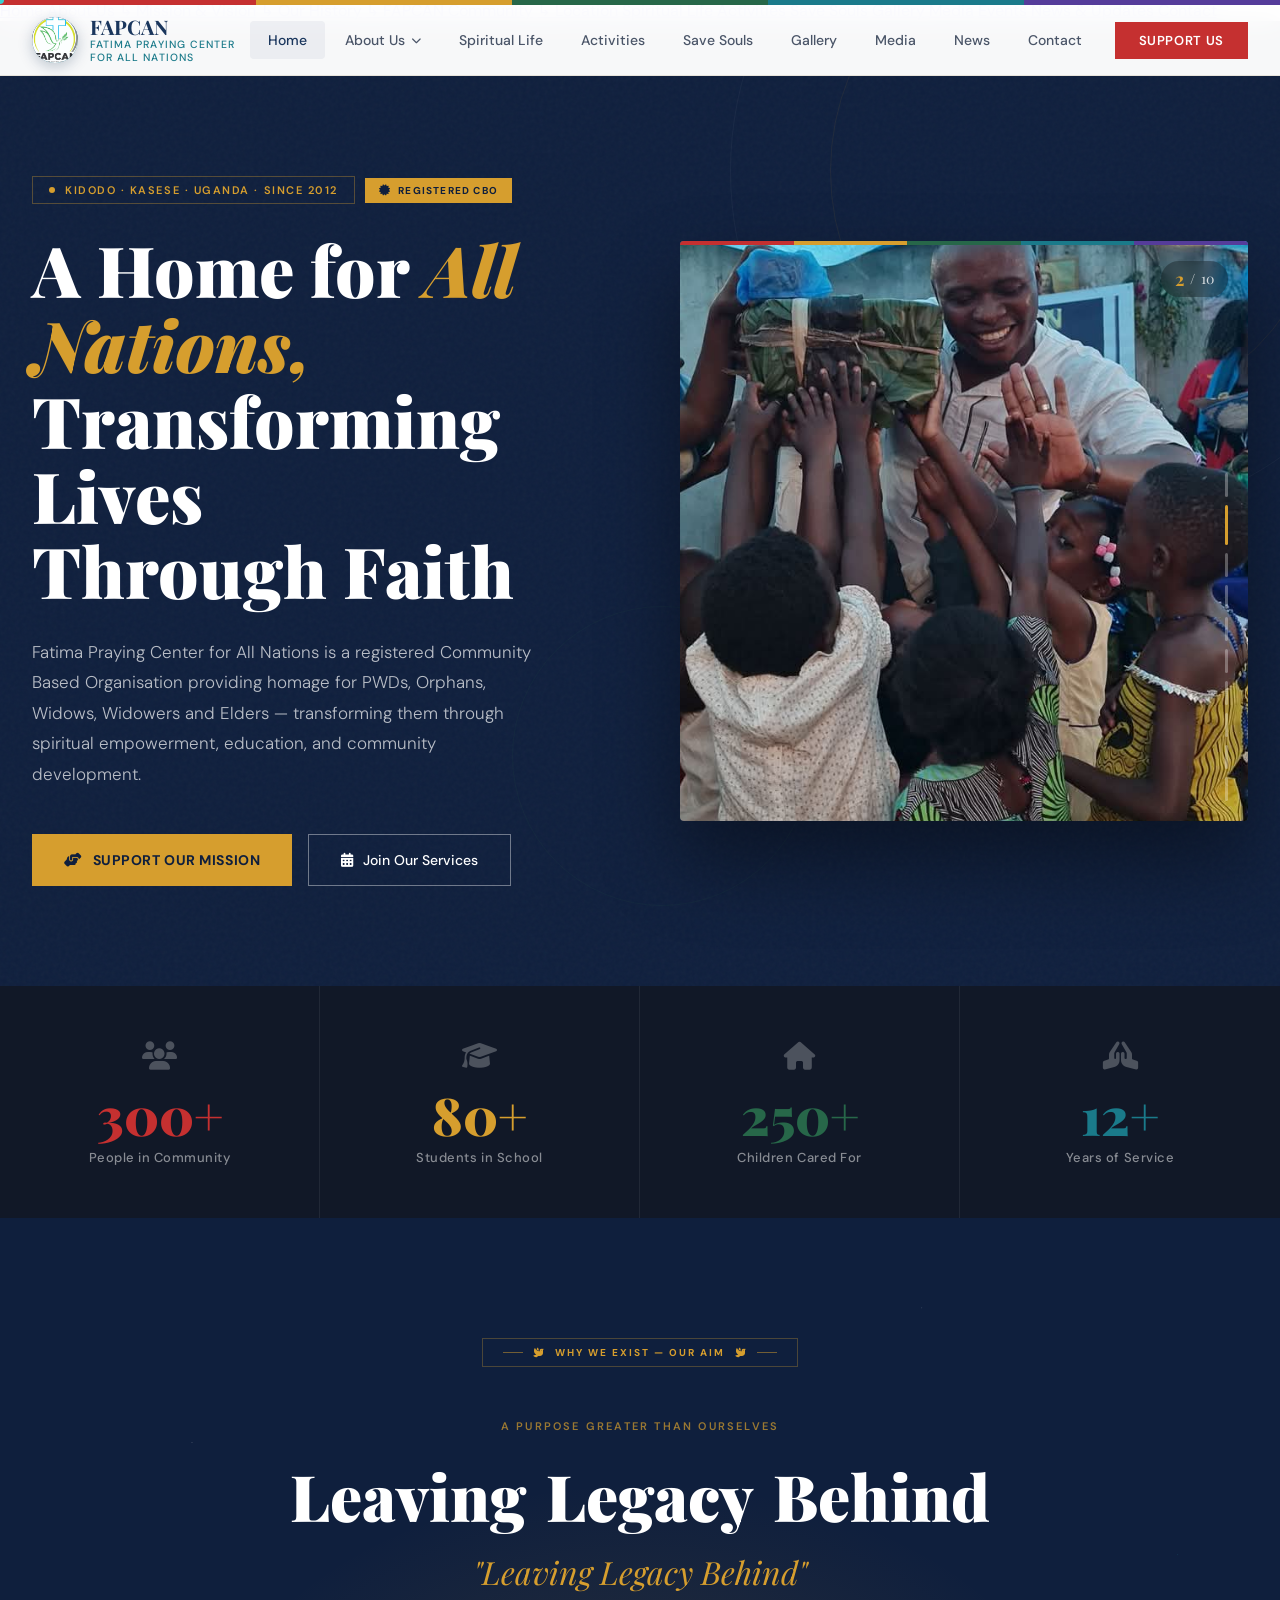
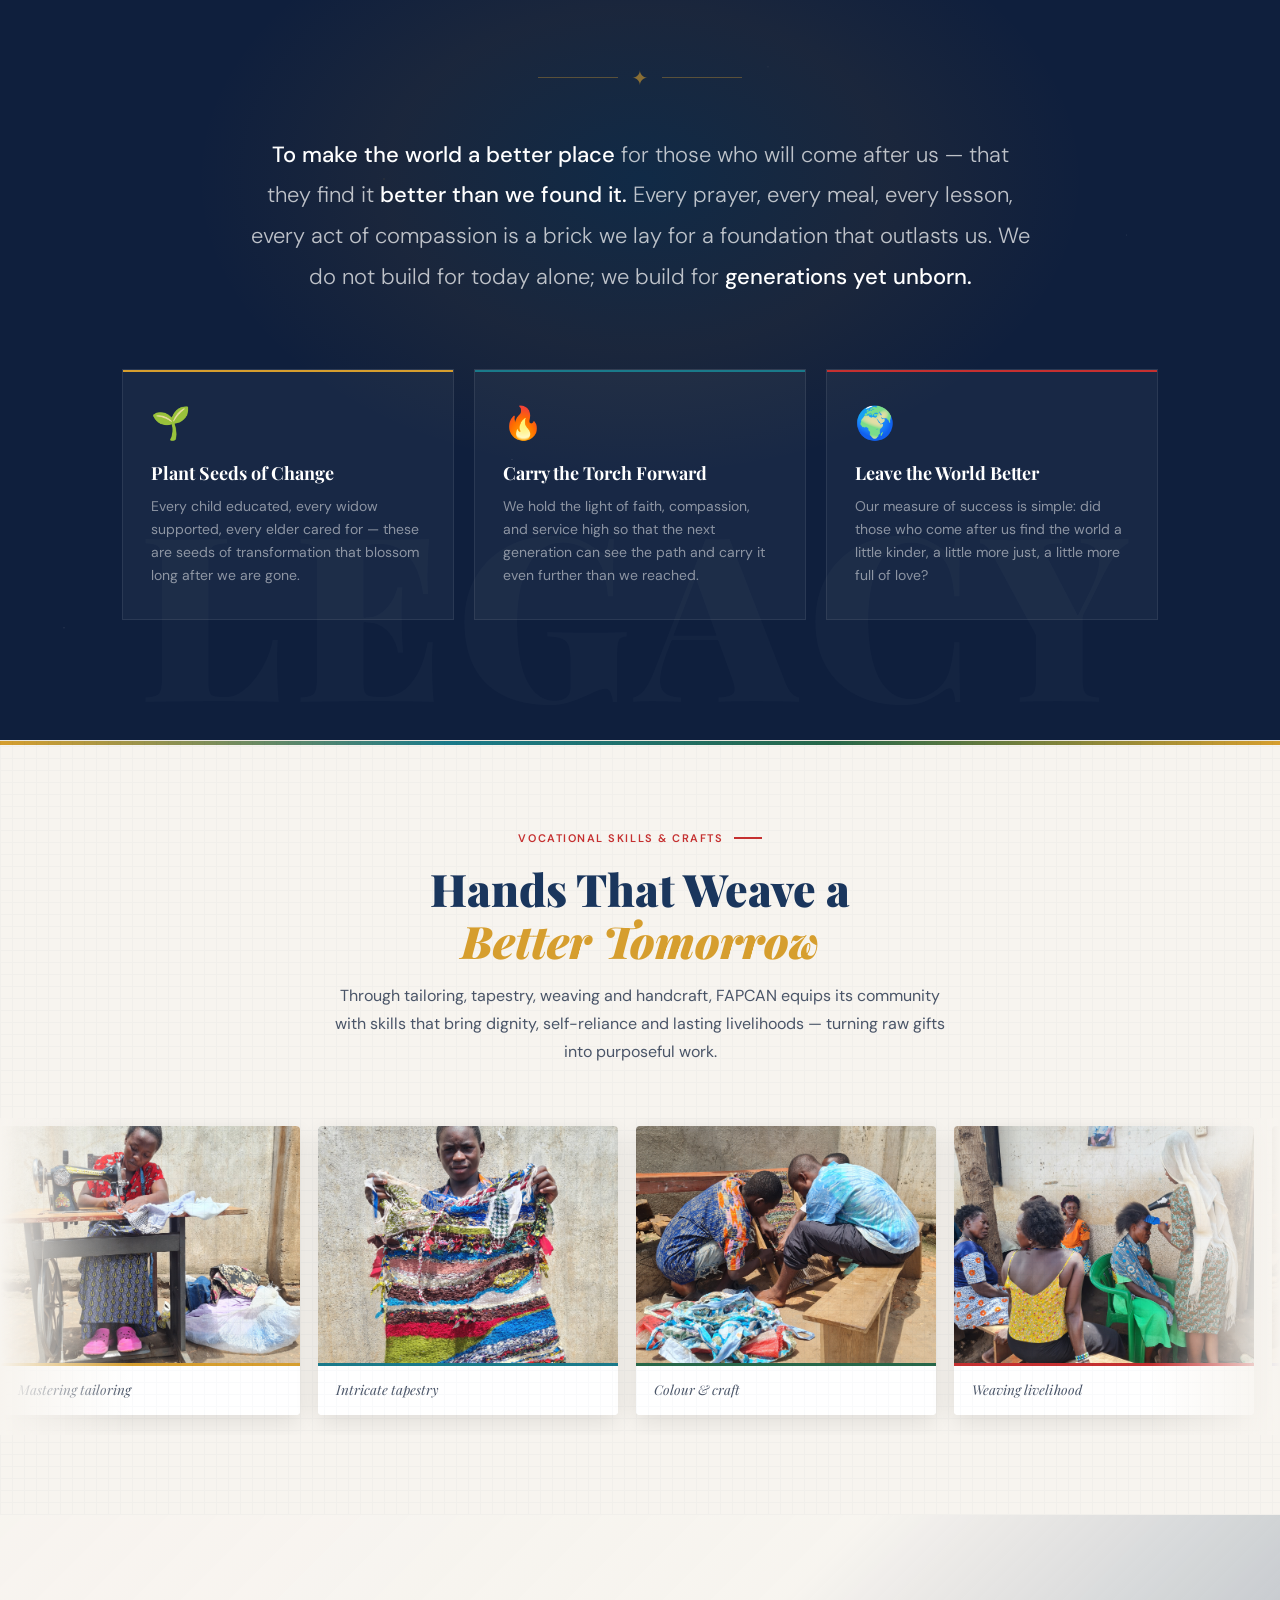
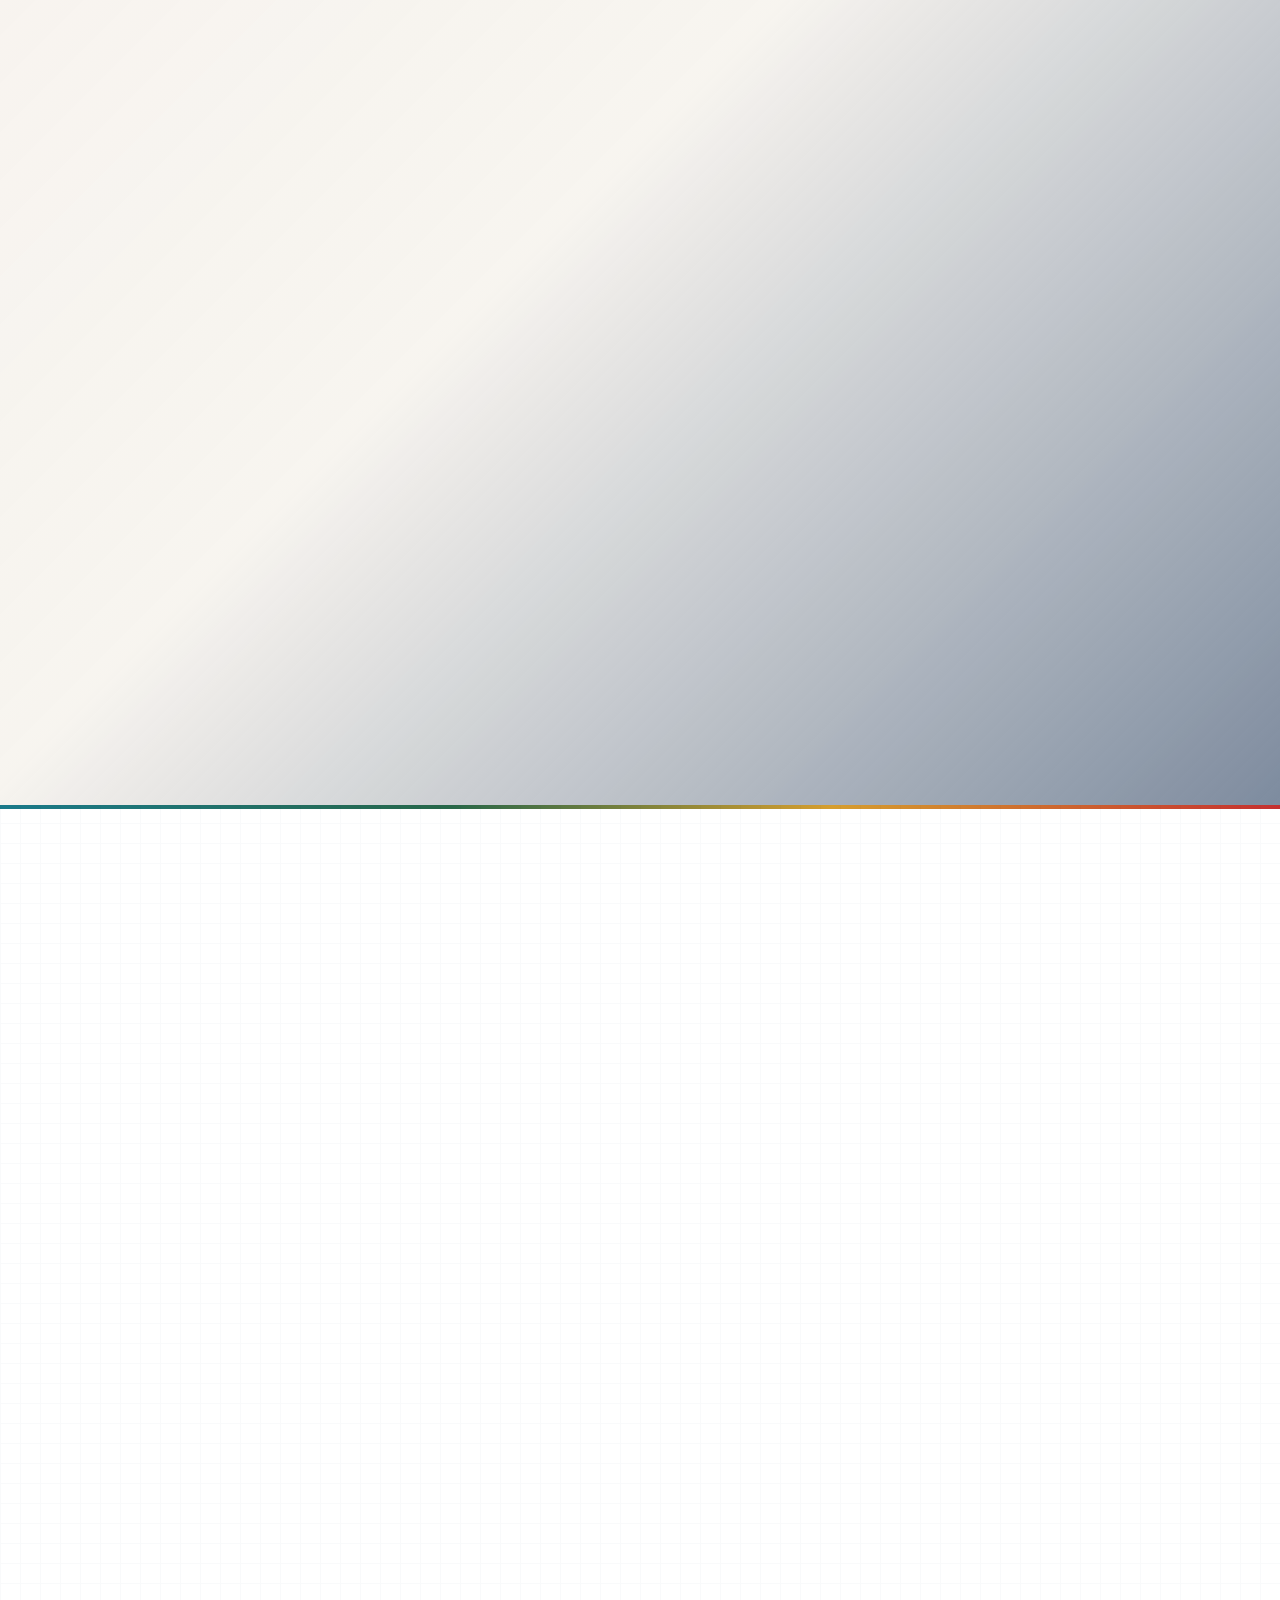
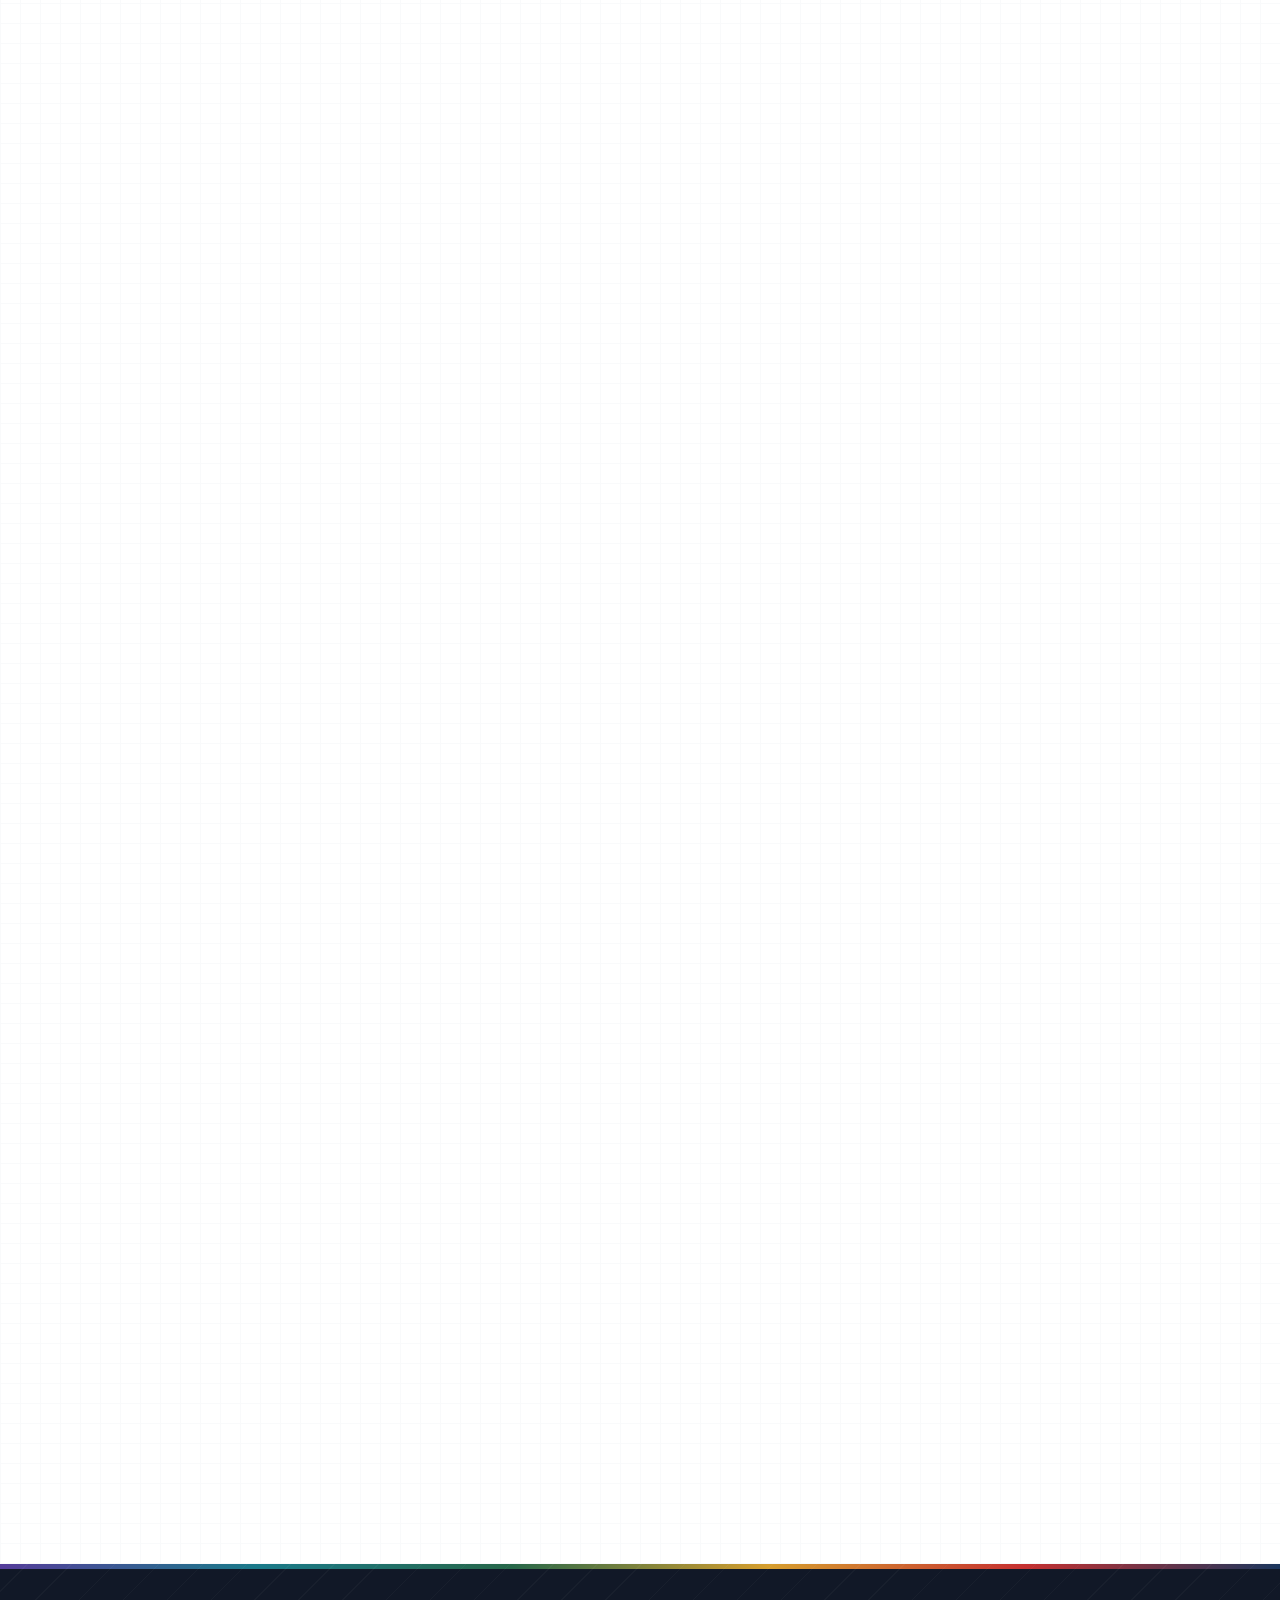
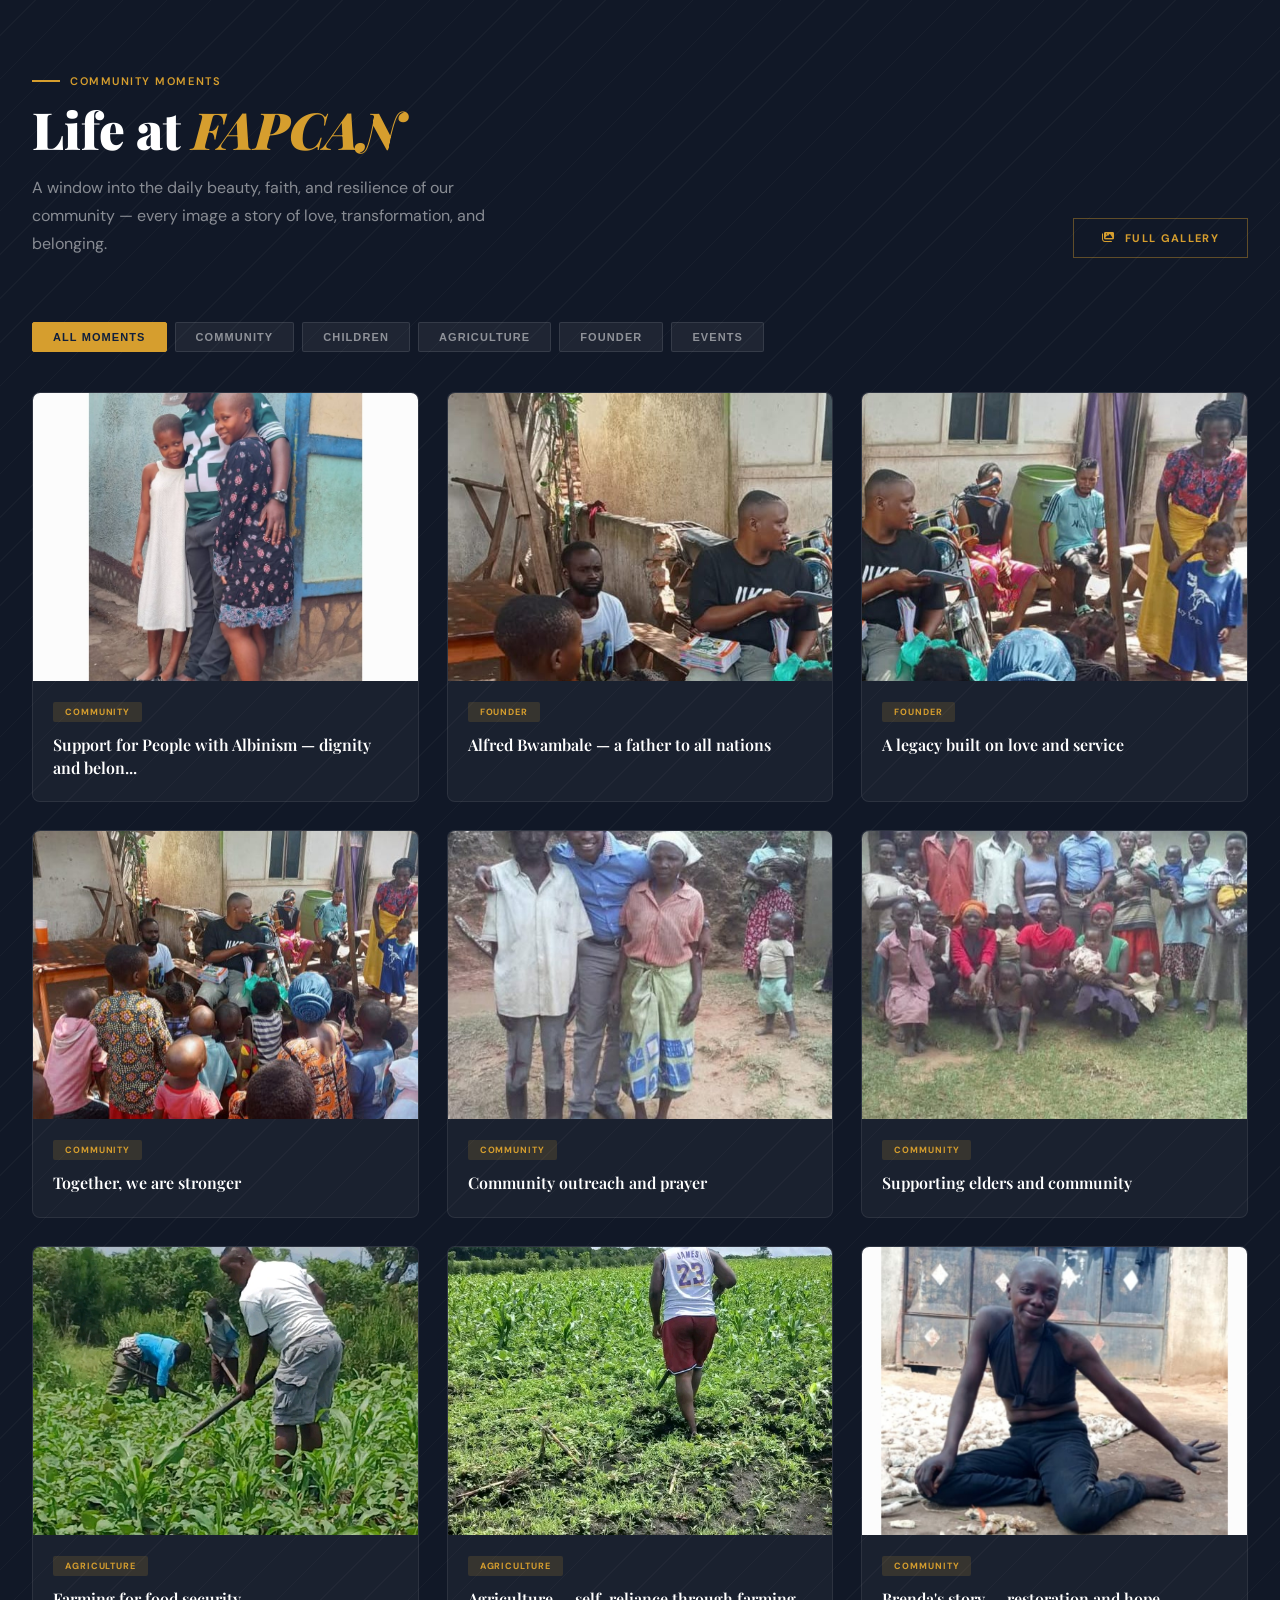
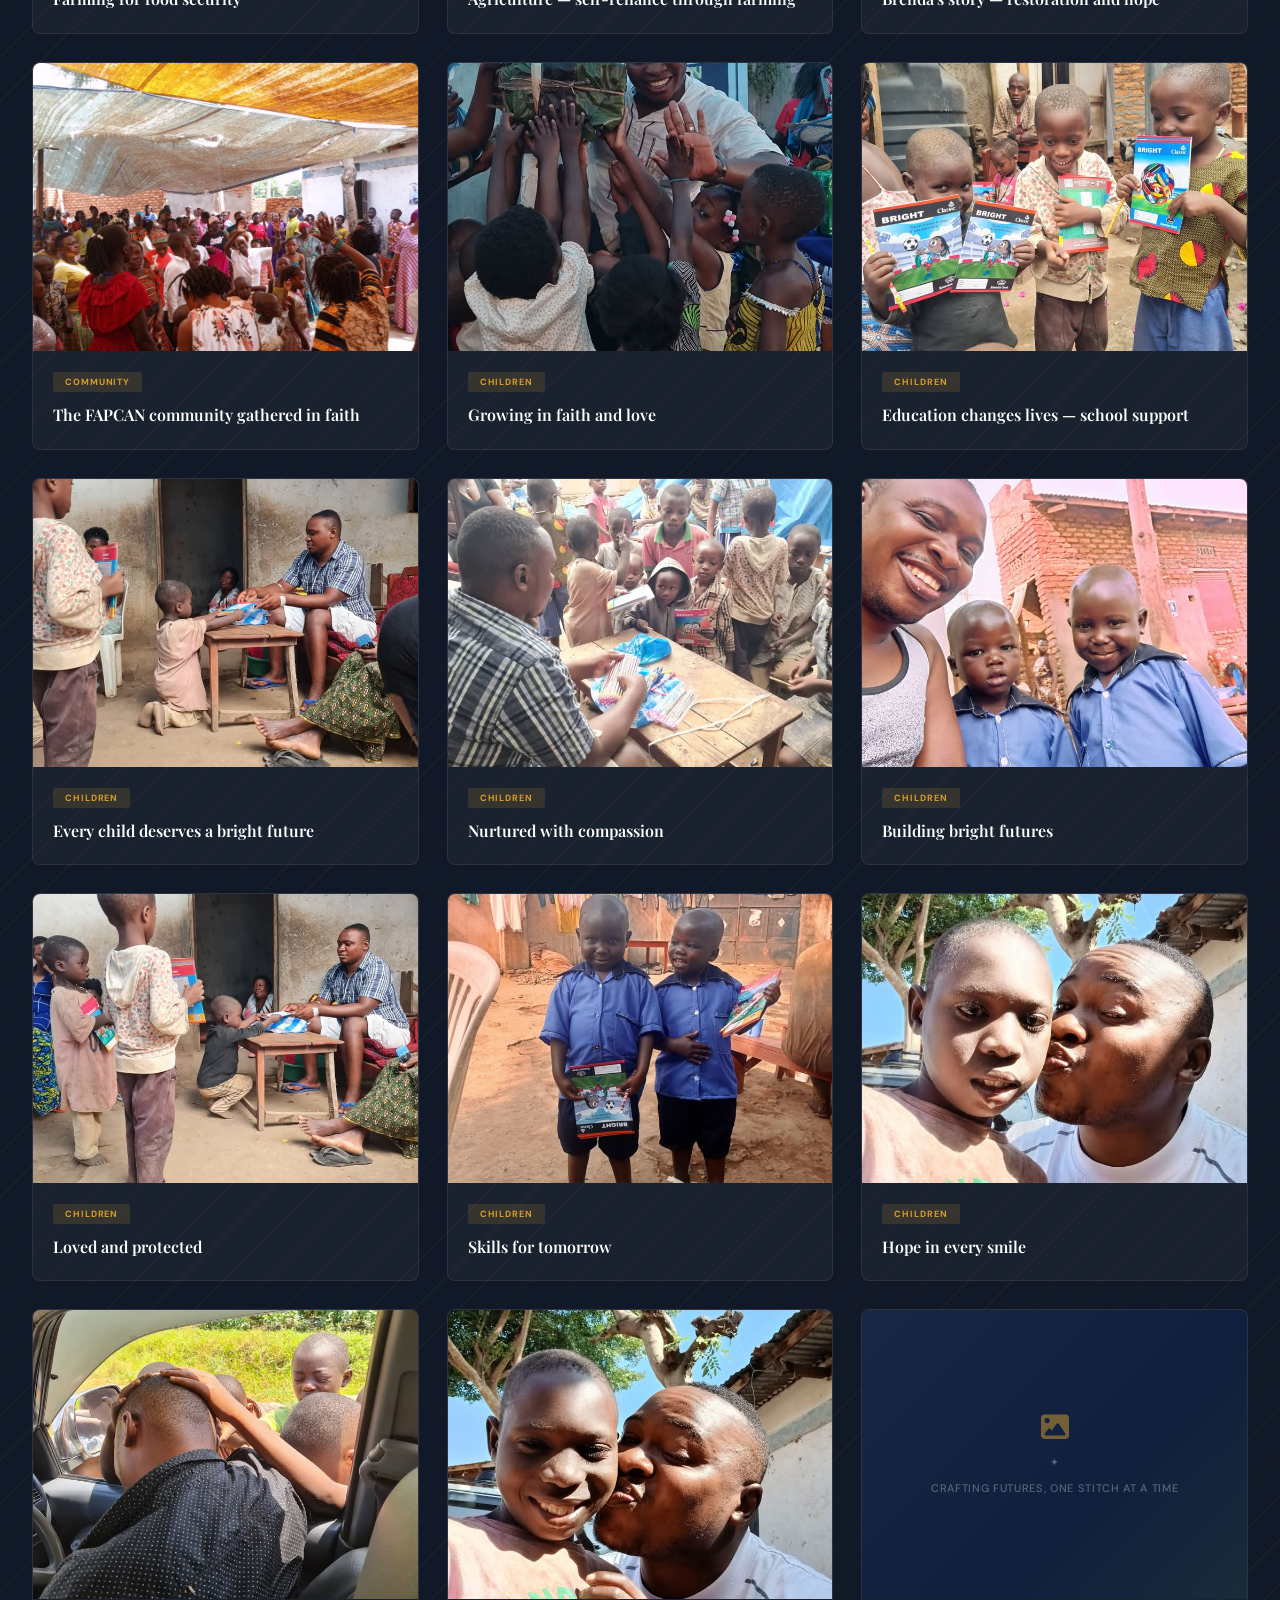
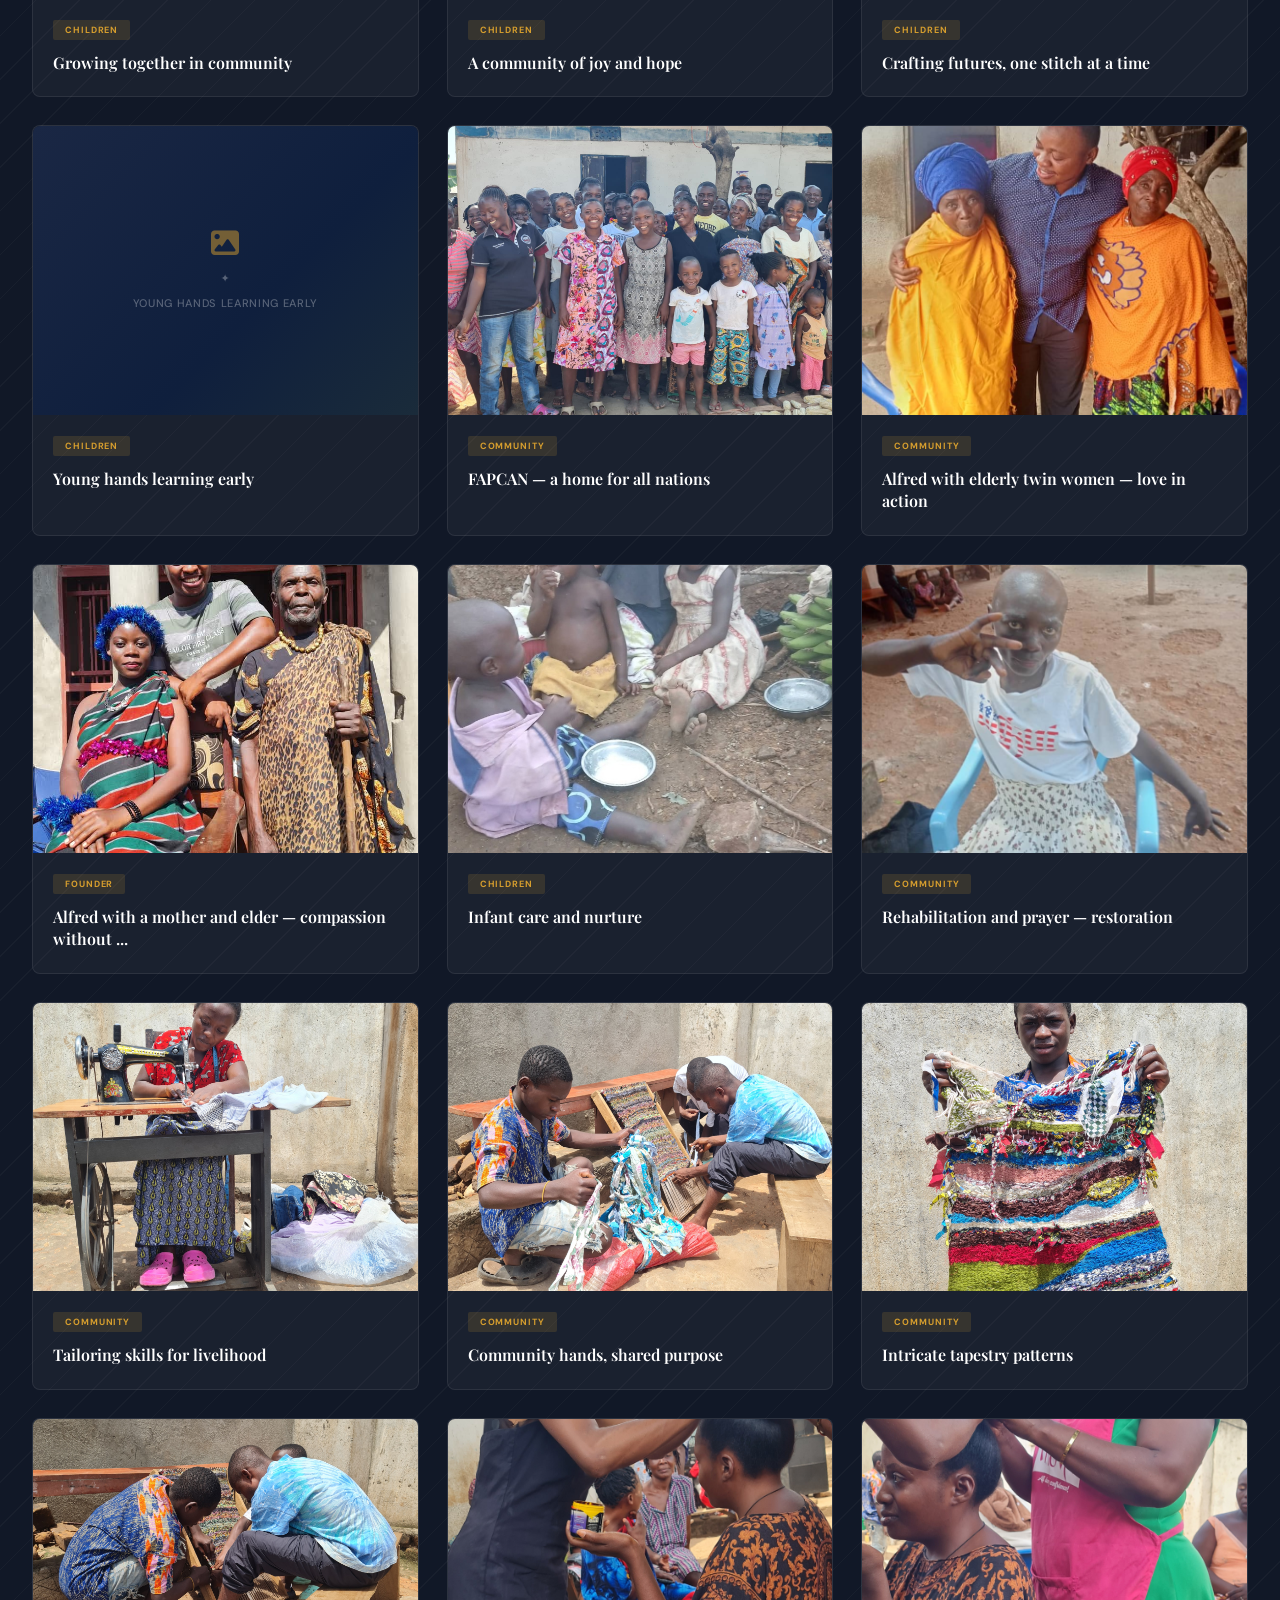
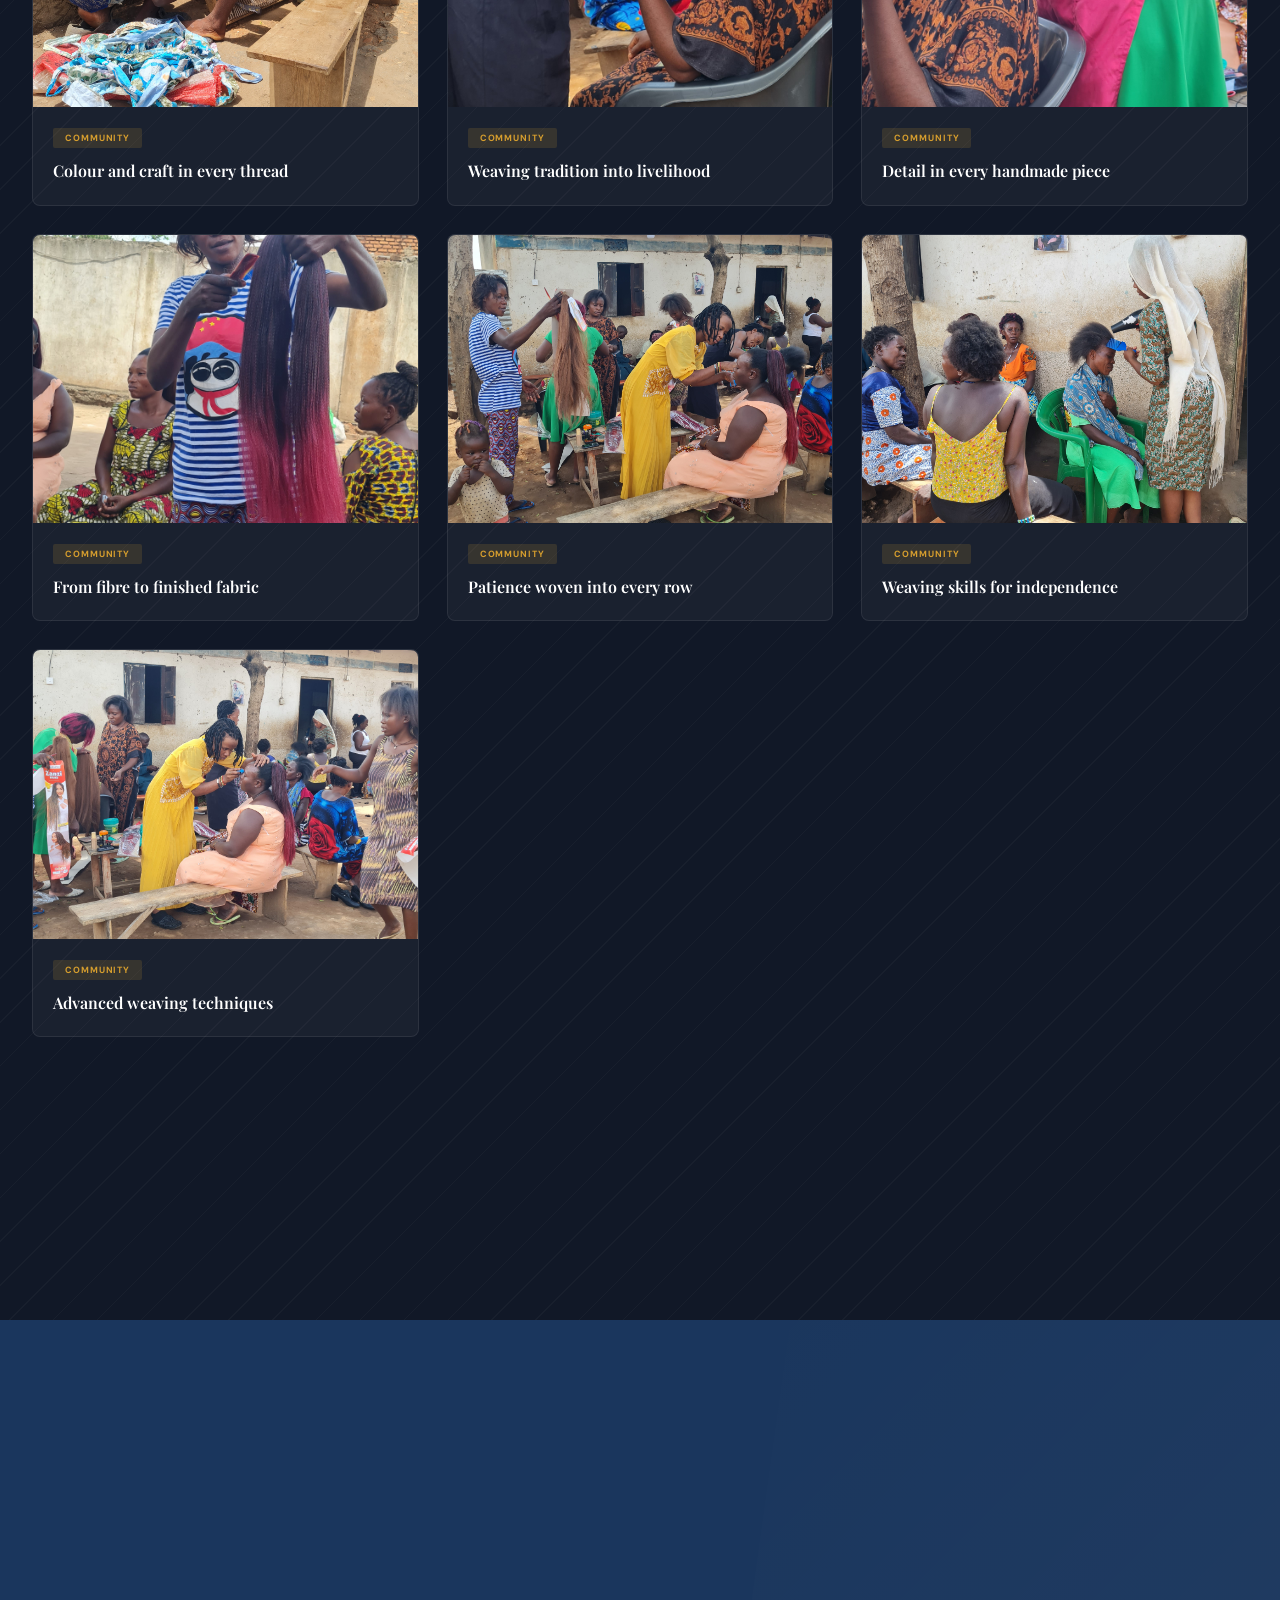
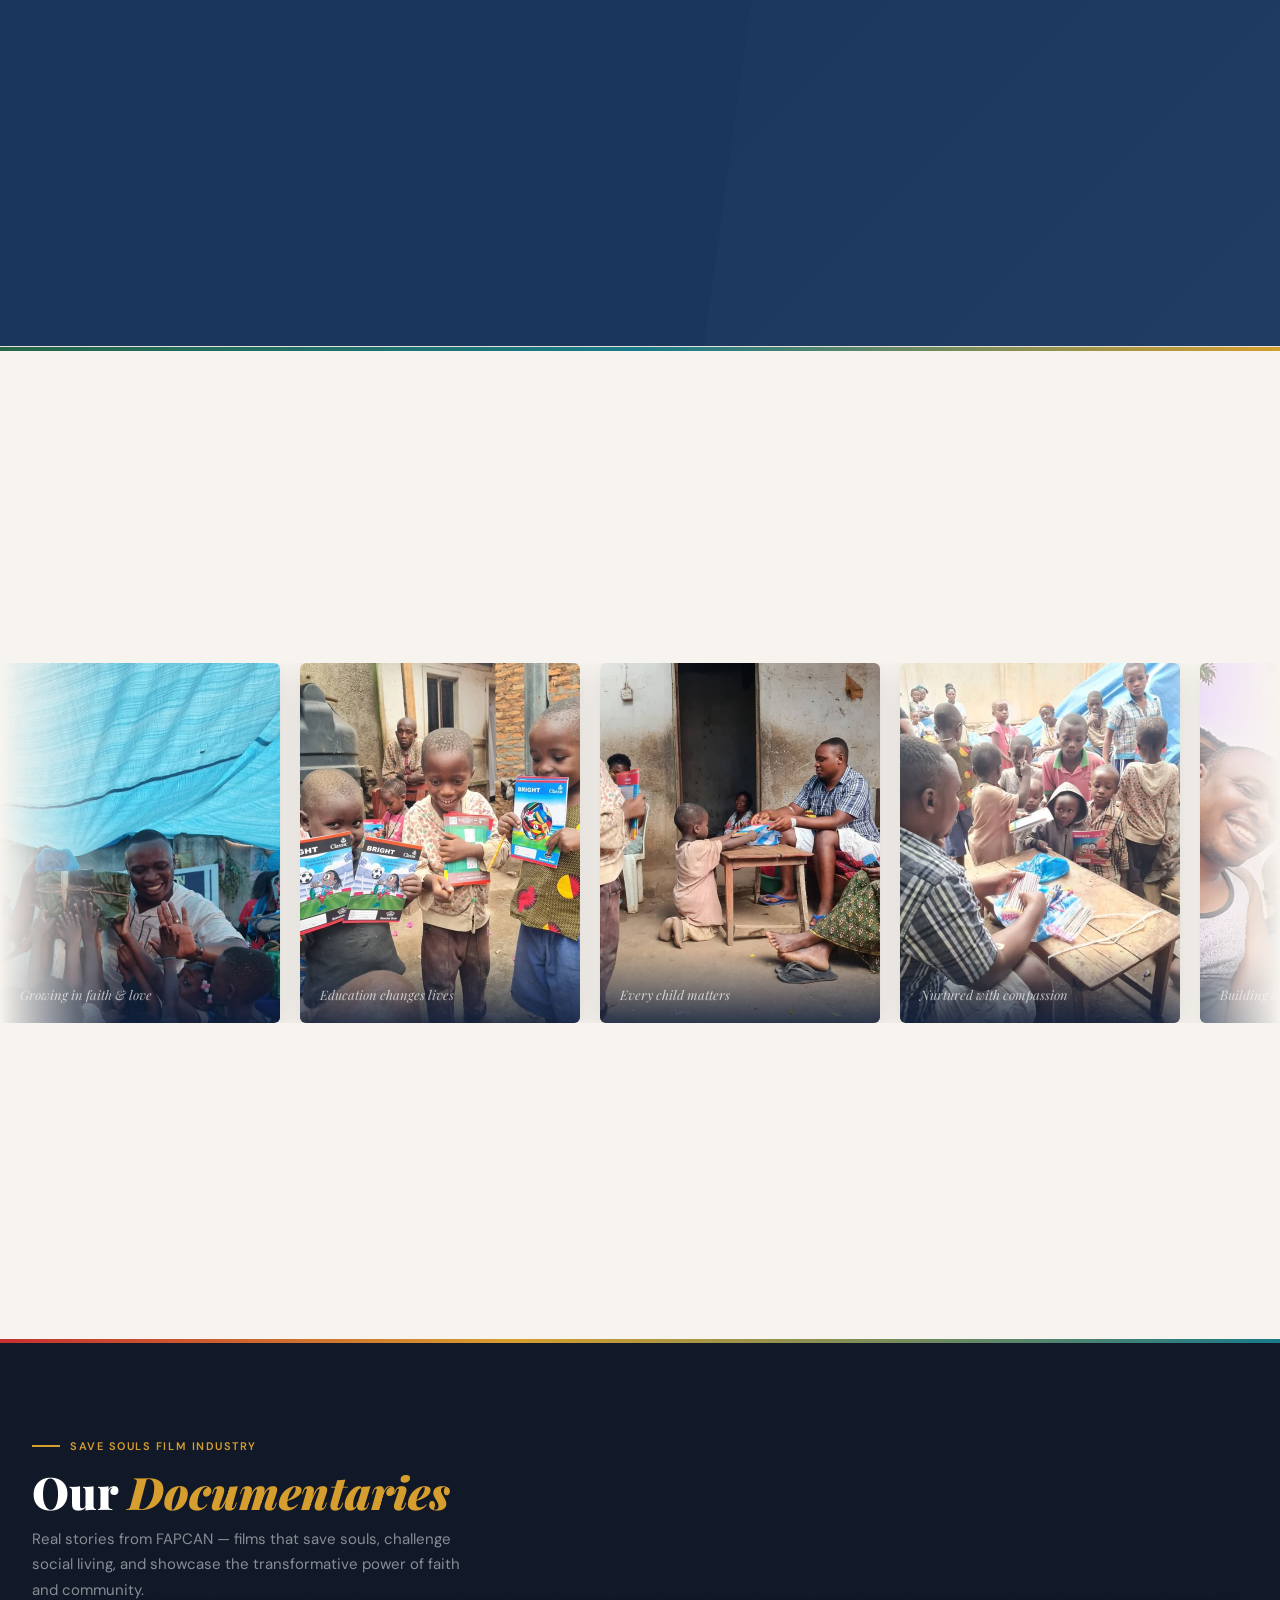
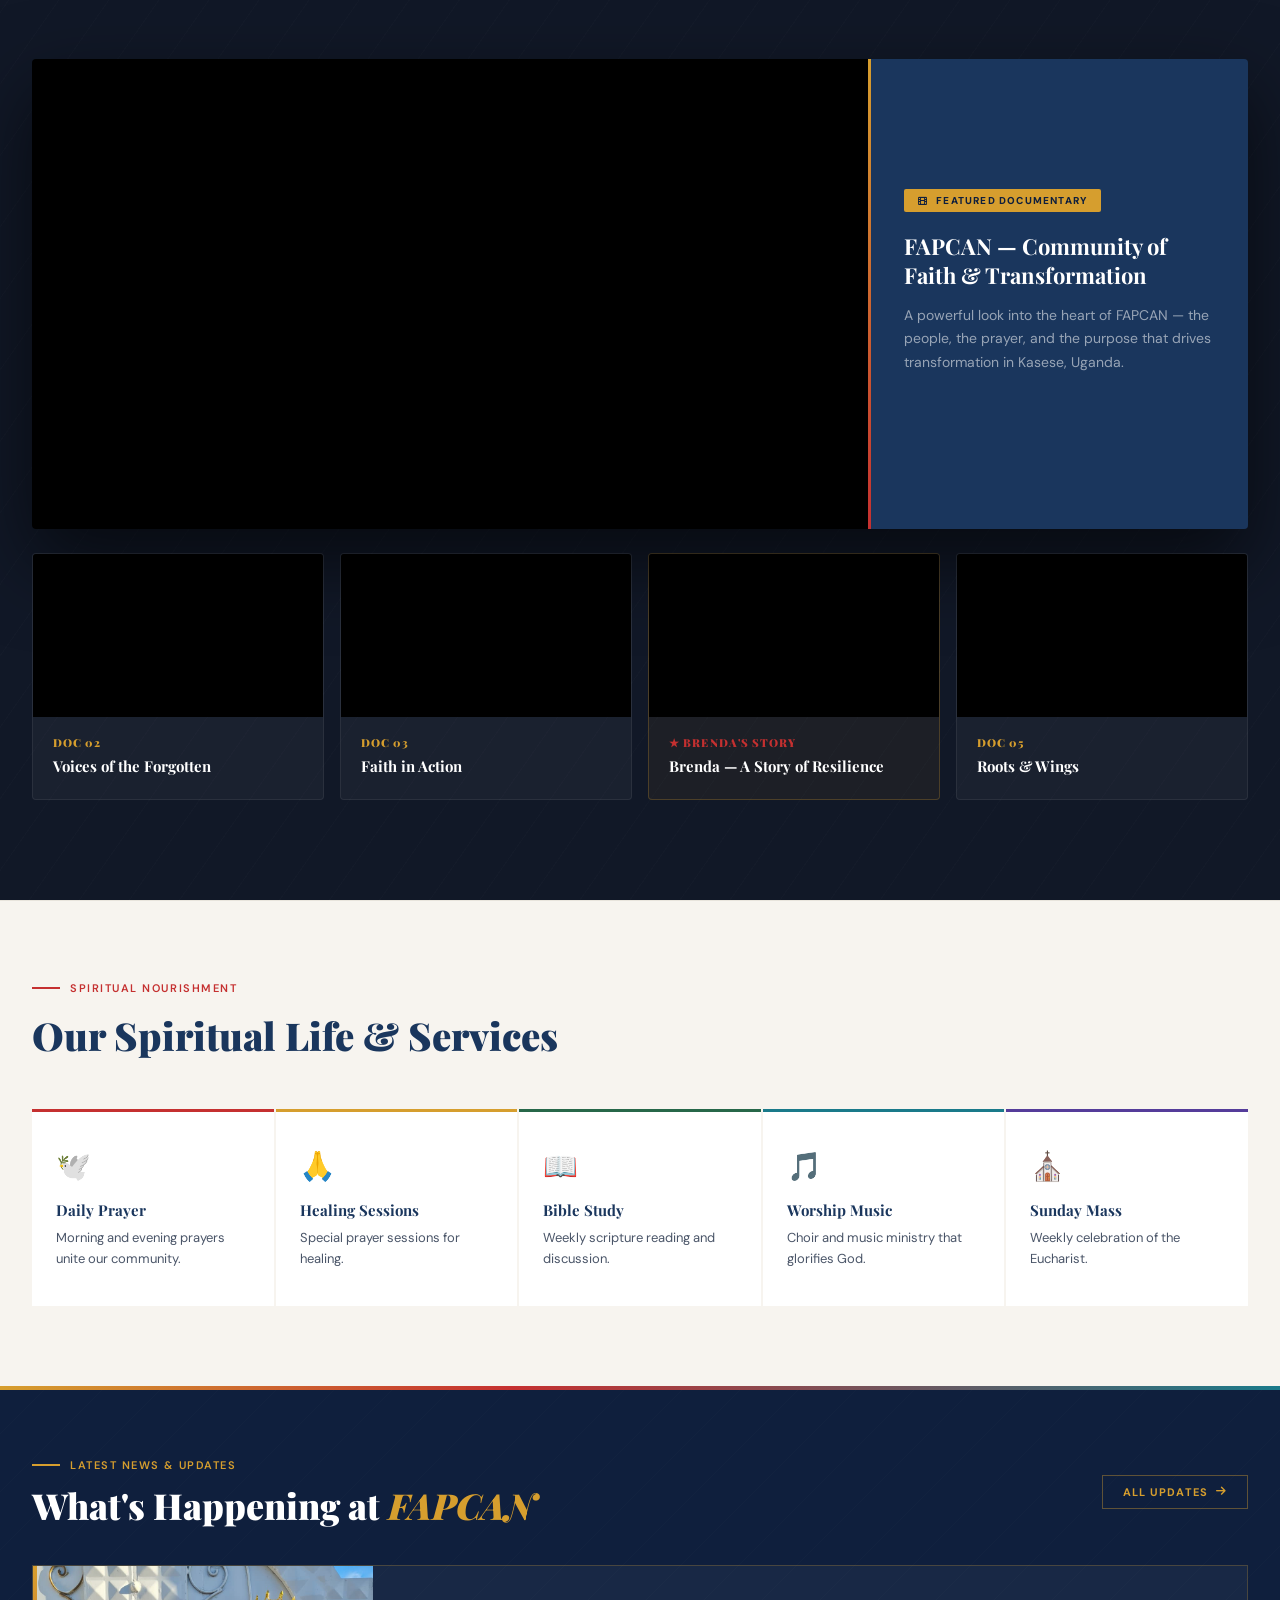
==== commit cf0d1c93: "Update index.html" ====
--- a/index.html
+++ b/index.html
@@ -1216,6 +1216,11 @@
   aspect-ratio: 4 / 3;
   overflow: hidden;
   background: #1a1f2e;
+  position: relative;
+  display: flex;
+  align-items: center;
+  justify-content: center;
+  min-height: 0;
 }
 .gallery-card-img img {
   width: 100%;
@@ -1223,6 +1228,48 @@
   object-fit: cover;
   display: block;
   transition: transform 0.5s var(--ease-out);
+  /* Ensure broken images don't collapse the card */
+  min-height: 100%;
+  flex-shrink: 0;
+}
+/* Broken image fallback — hide the broken icon, show styled placeholder */
+.gallery-card-img img.img-error {
+  opacity: 0;
+  position: absolute;
+}
+.gallery-card-img .img-placeholder {
+  display: none;
+  position: absolute;
+  inset: 0;
+  flex-direction: column;
+  align-items: center;
+  justify-content: center;
+  gap: 10px;
+  background: linear-gradient(135deg, #1a2744 0%, #0f1f3d 60%, #1A7A8A22 100%);
+  color: rgba(255,255,255,0.35);
+  font-family: var(--font-sans);
+  text-align: center;
+  padding: 20px;
+}
+.gallery-card-img .img-placeholder i {
+  font-size: 28px;
+  color: rgba(214,158,46,0.5);
+  margin-bottom: 4px;
+}
+.gallery-card-img .img-placeholder span {
+  font-size: 11px;
+  font-weight: 500;
+  letter-spacing: 0.06em;
+  text-transform: uppercase;
+  color: rgba(255,255,255,0.3);
+  line-height: 1.4;
+}
+.gallery-card-img .img-placeholder-cross {
+  font-size: 18px;
+  color: rgba(214,158,46,0.3);
+}
+.gallery-card-img.broken .img-placeholder {
+  display: flex;
 }
 .gallery-card:hover .gallery-card-img img {
   transform: scale(1.05);
@@ -2713,9 +2760,22 @@
       card.setAttribute('data-category', item.category);
       card.setAttribute('data-img', item.src);
       card.setAttribute('data-label', item.label);
+      const shortLabel = item.label.length > 55 ? item.label.slice(0,52)+'...' : item.label;
+      const catLabel = item.category.charAt(0).toUpperCase() + item.category.slice(1);
       card.innerHTML = `
-        <div class="gallery-card-img"><img src="${item.src}" alt="${item.label}" loading="lazy" onerror="this.src='https://placehold.co/400x300?text=Image+Not+Found'"></div>
-        <div class="gallery-card-info"><span class="gallery-card-tag">${item.category.charAt(0).toUpperCase() + item.category.slice(1)}</span><div class="gallery-card-title">${item.label.length > 55 ? item.label.slice(0,52)+'...' : item.label}<span></span></div></div>
+        <div class="gallery-card-img">
+          <img src="${item.src}" alt="${item.label}" loading="lazy"
+            onerror="this.classList.add('img-error'); this.parentElement.classList.add('broken');">
+          <div class="img-placeholder">
+            <i class="fas fa-image"></i>
+            <span class="img-placeholder-cross">✦</span>
+            <span>${shortLabel}</span>
+          </div>
+        </div>
+        <div class="gallery-card-info">
+          <span class="gallery-card-tag">${catLabel}</span>
+          <div class="gallery-card-title">${shortLabel}<span></span></div>
+        </div>
       `;
       card.addEventListener('click', () => openLightbox(idx));
       gridContainer.appendChild(card);
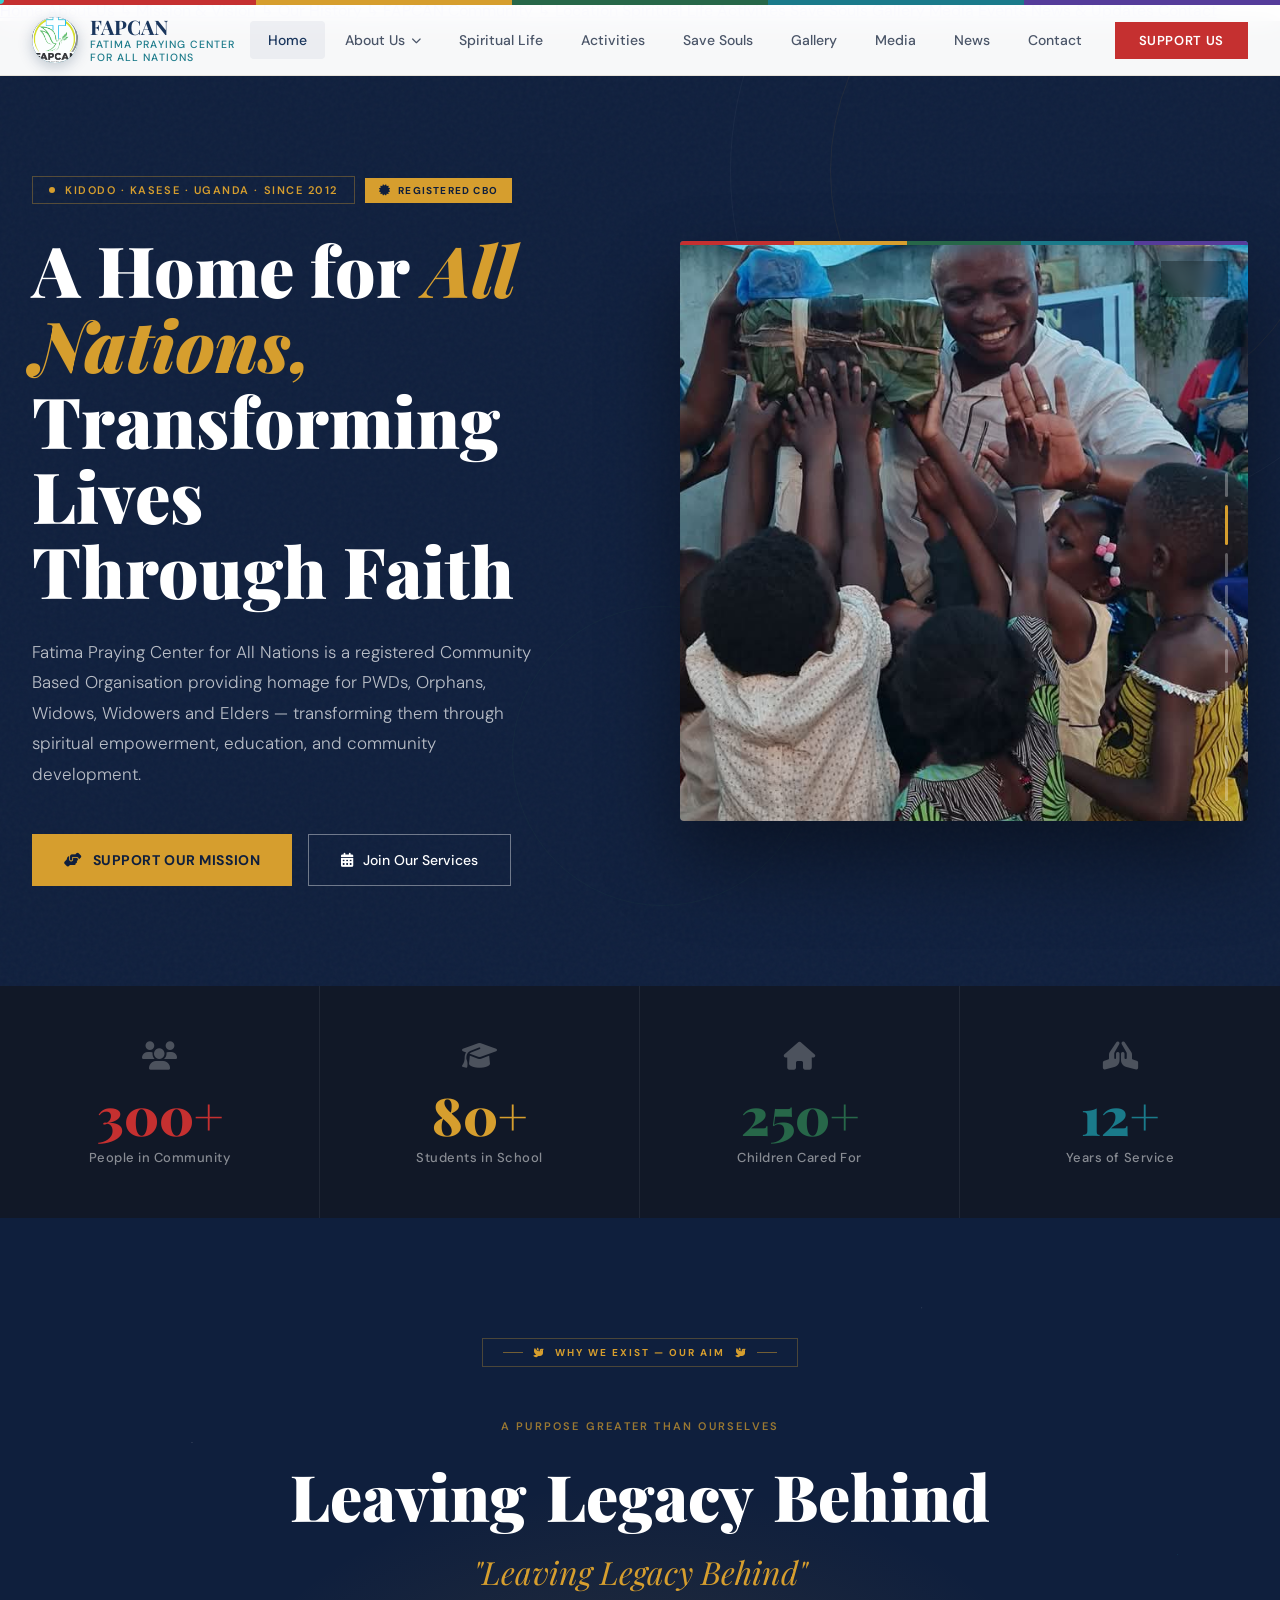
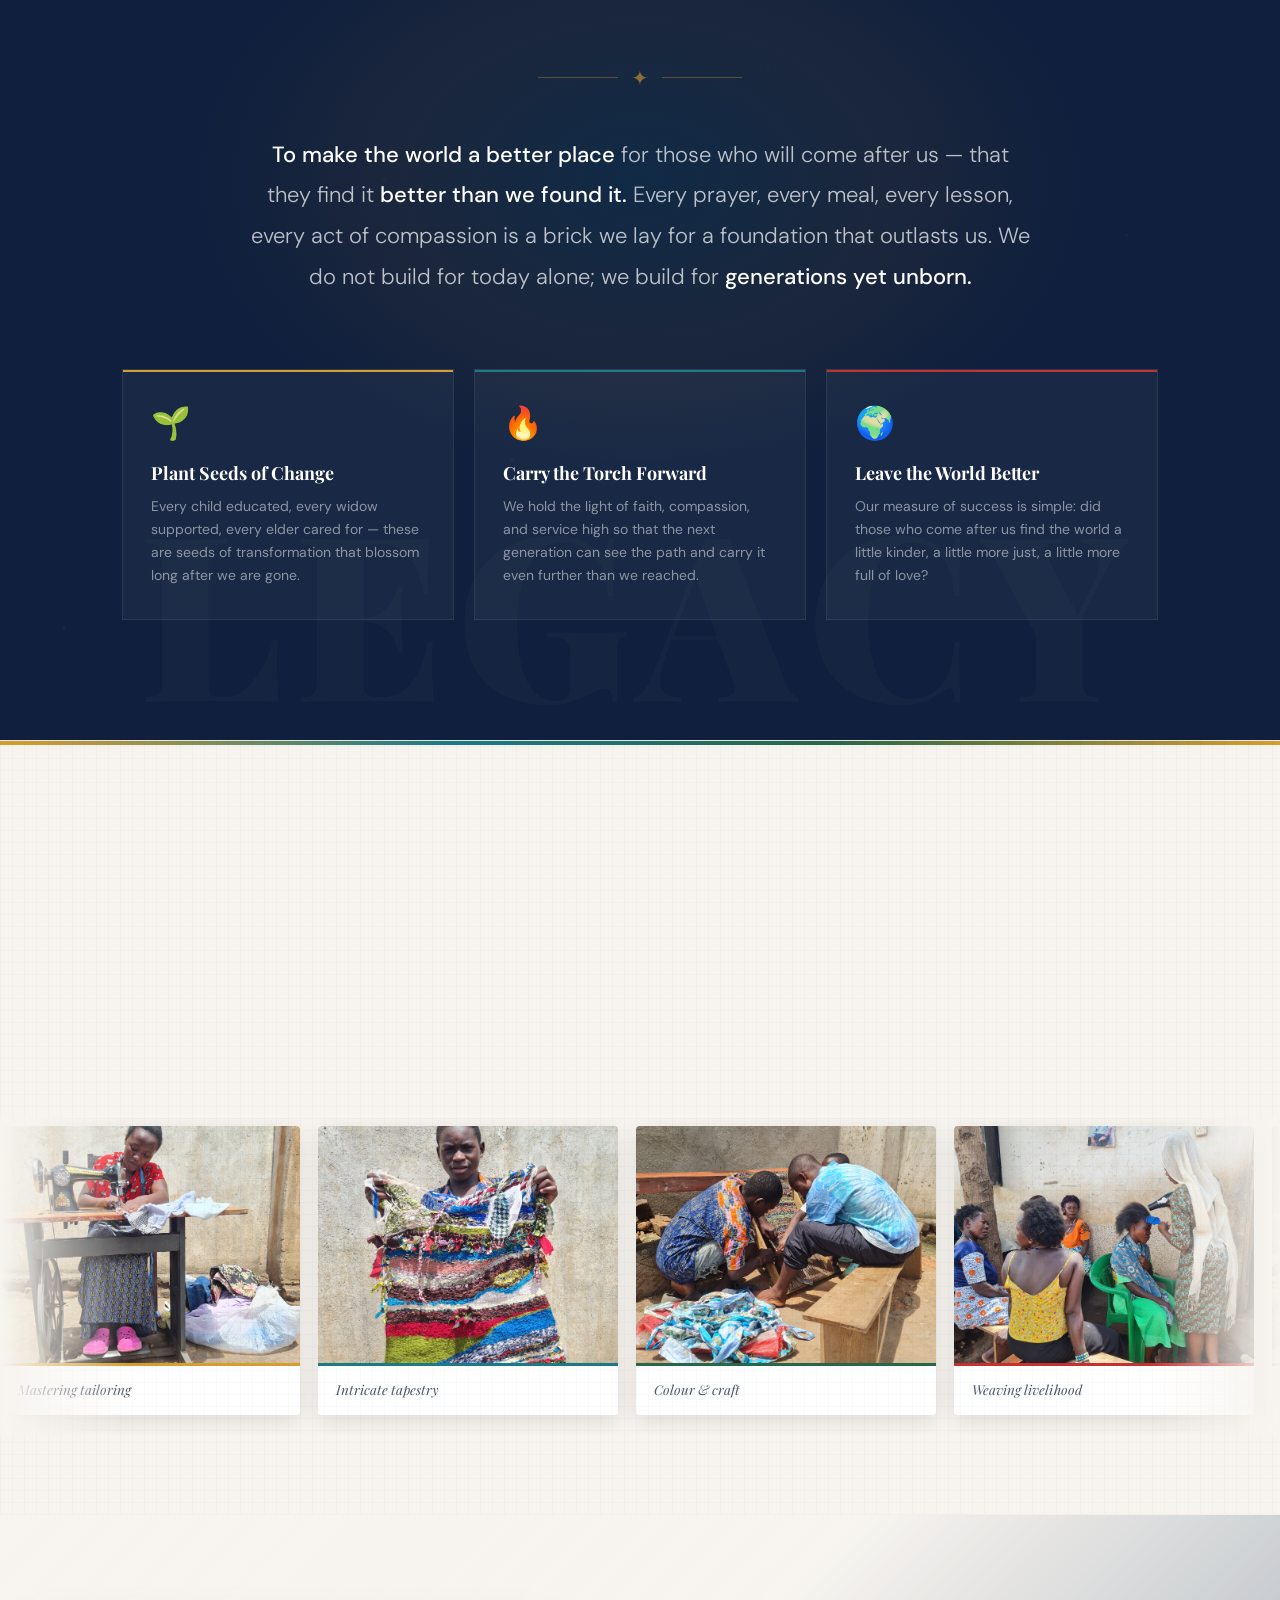
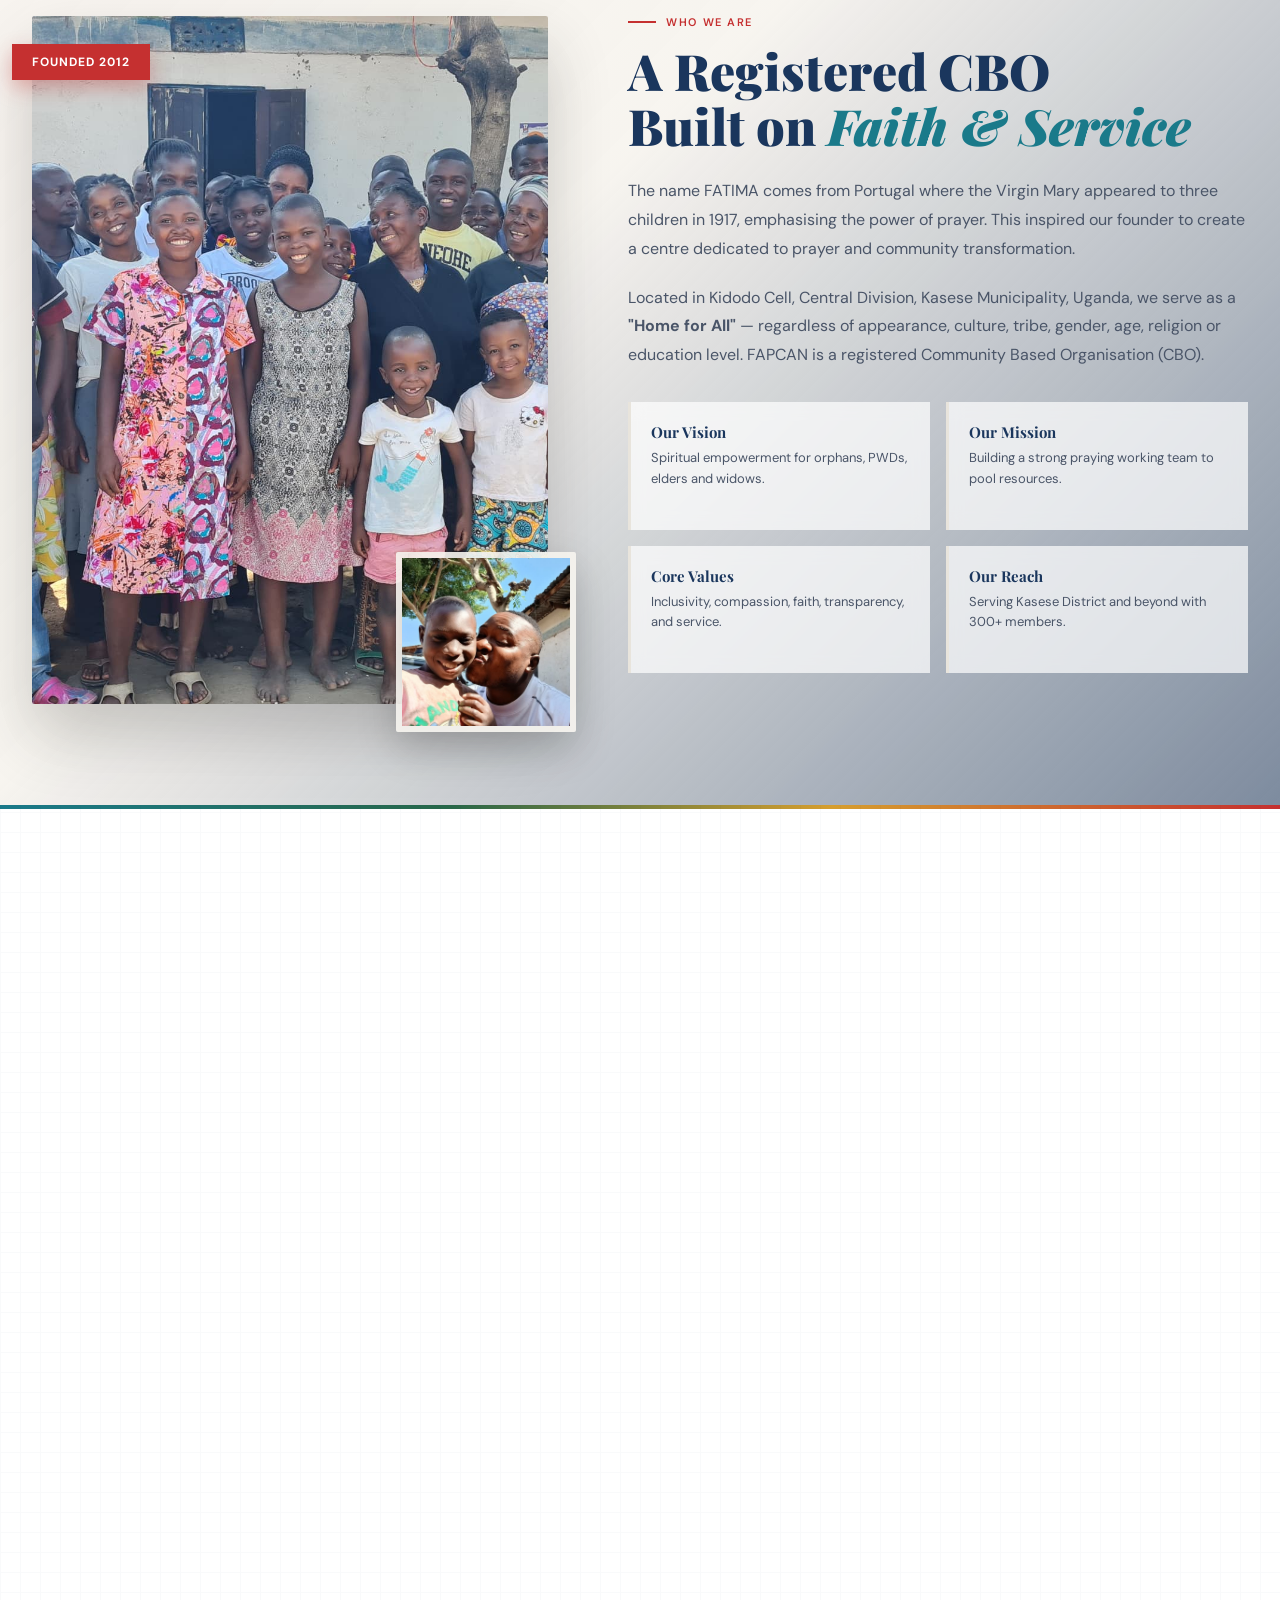
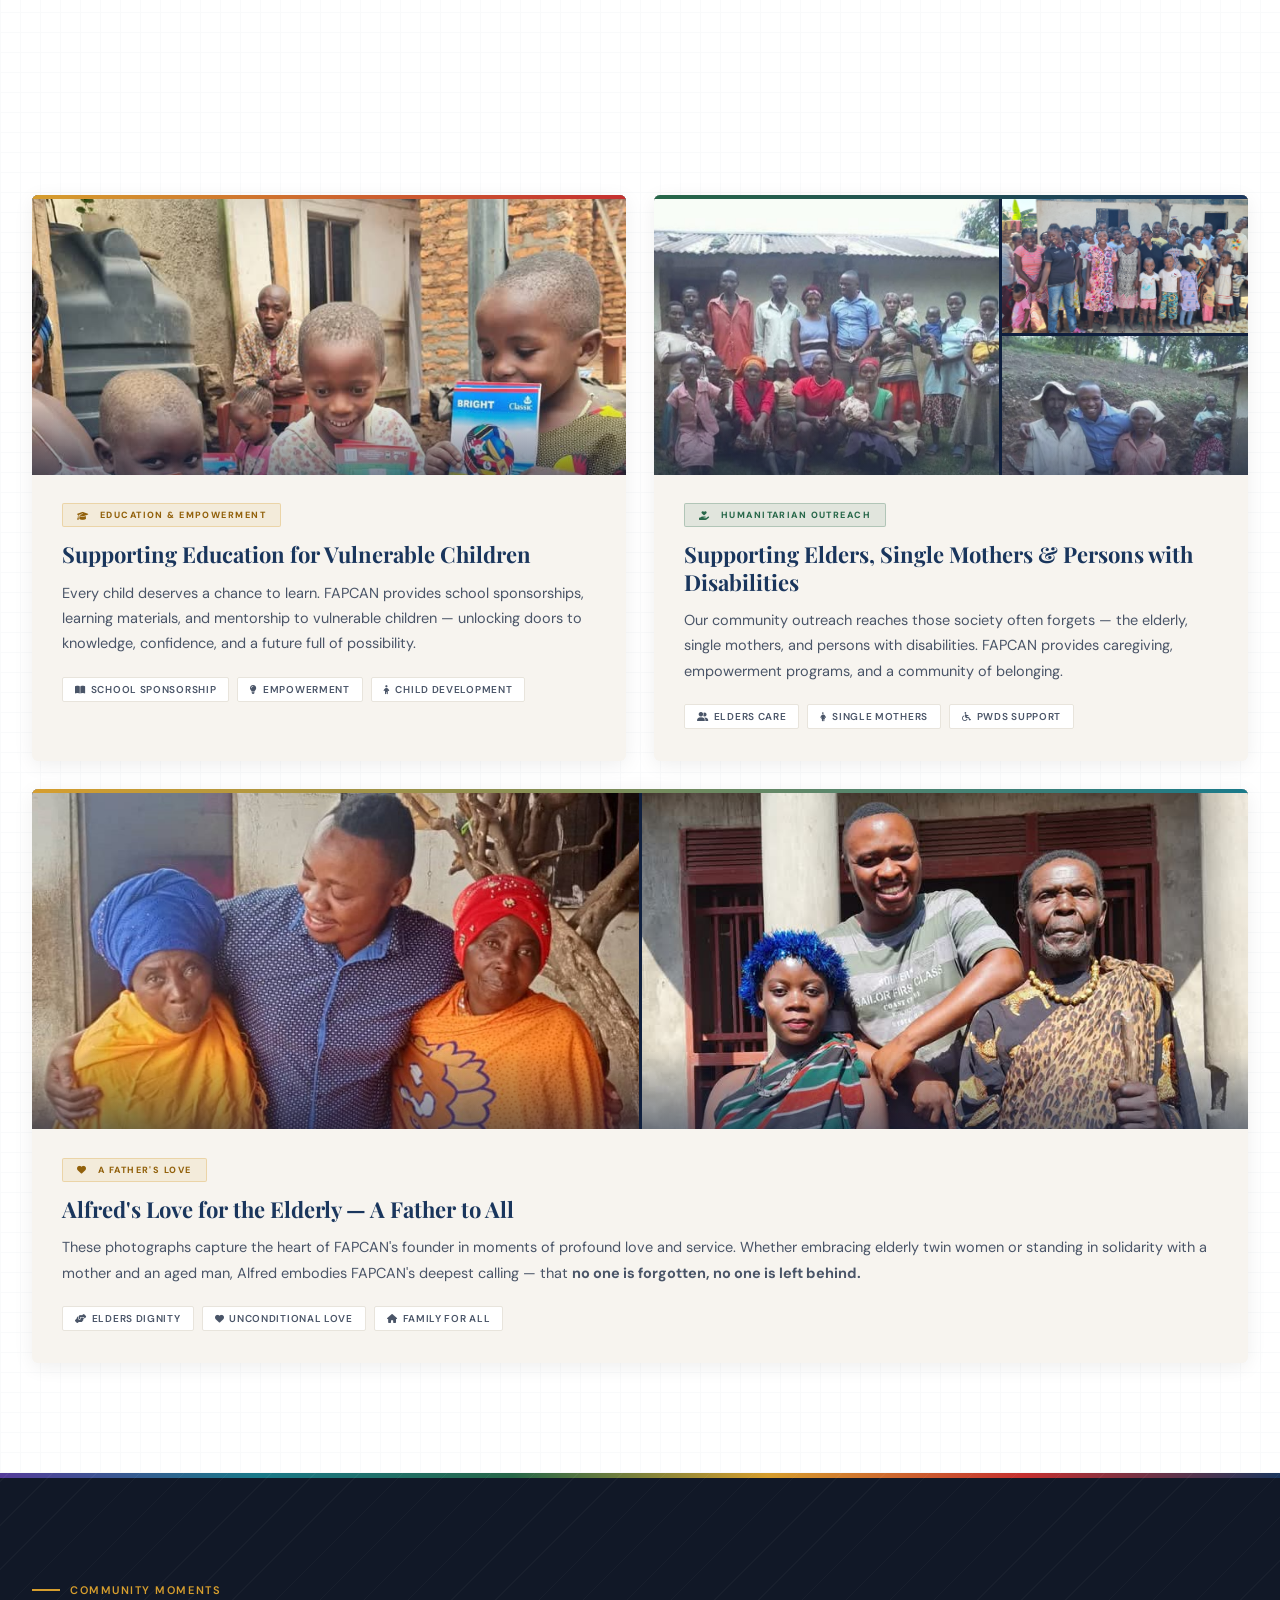
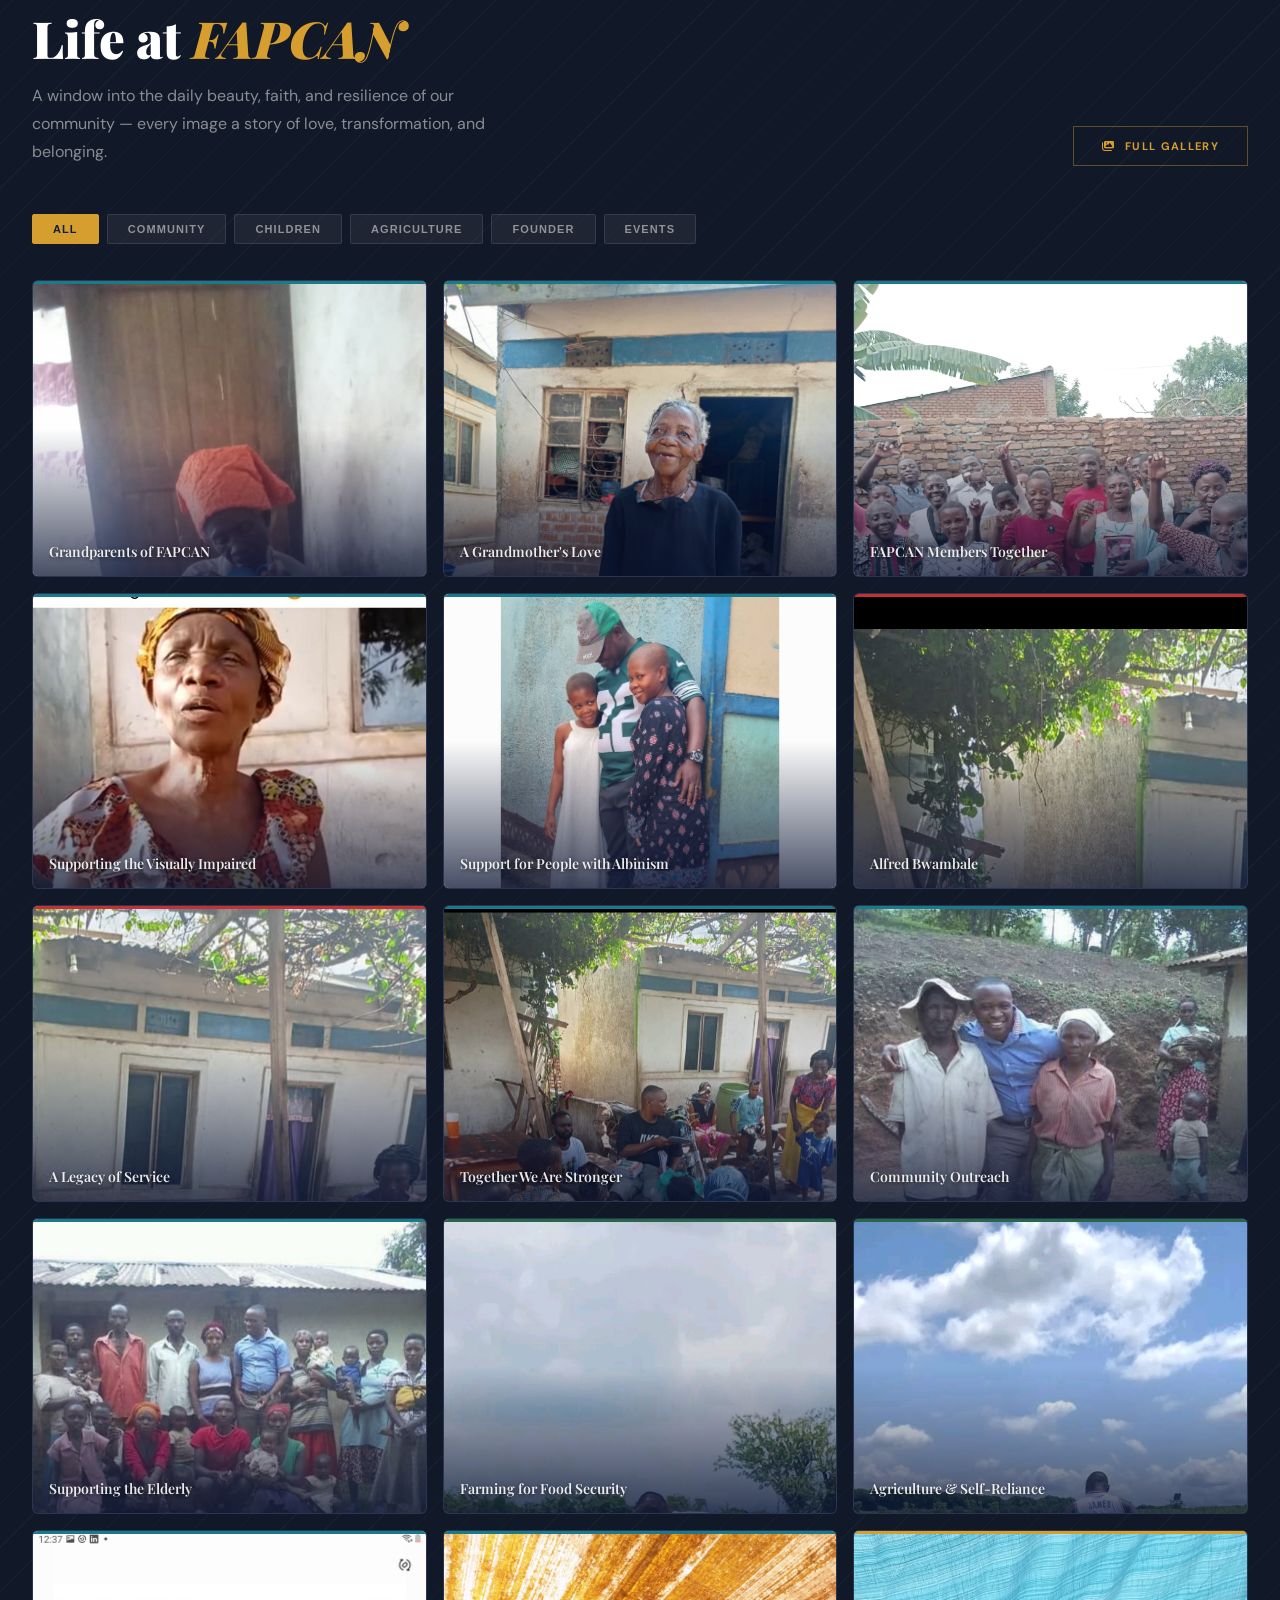
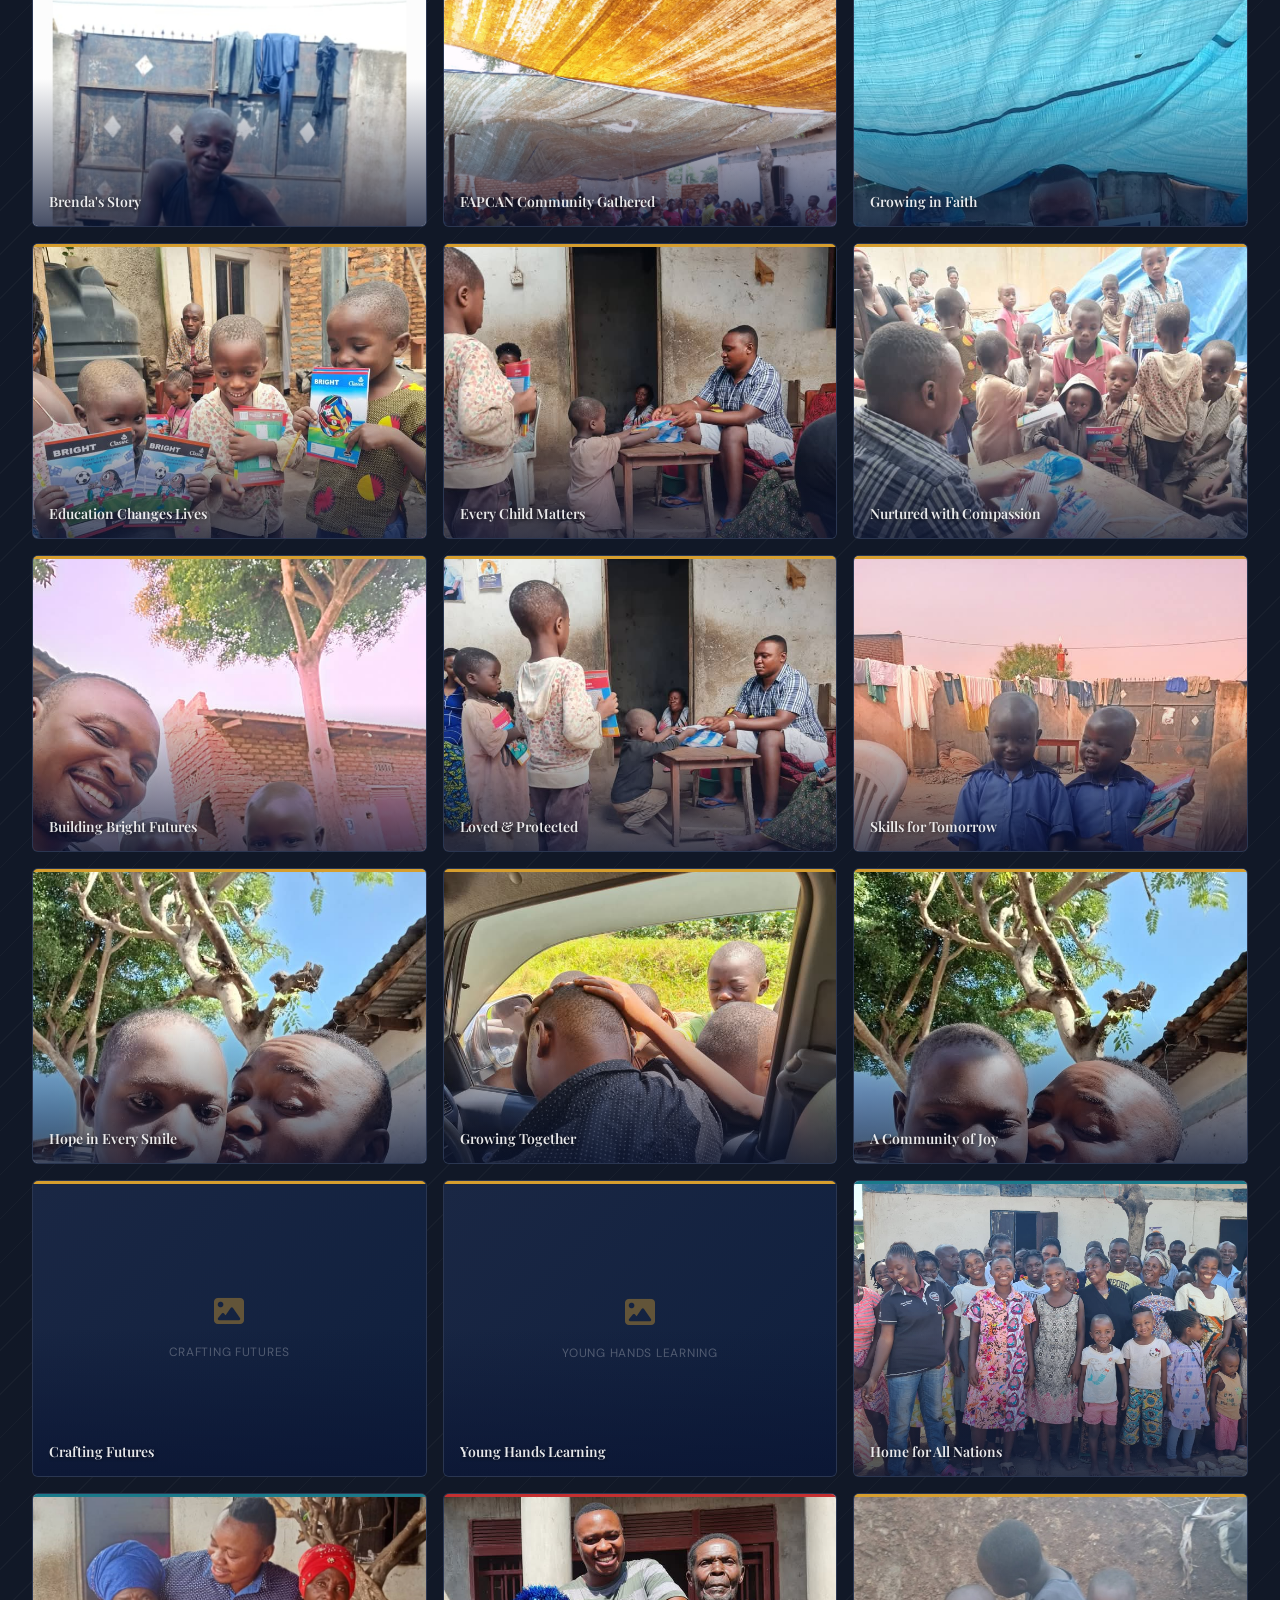
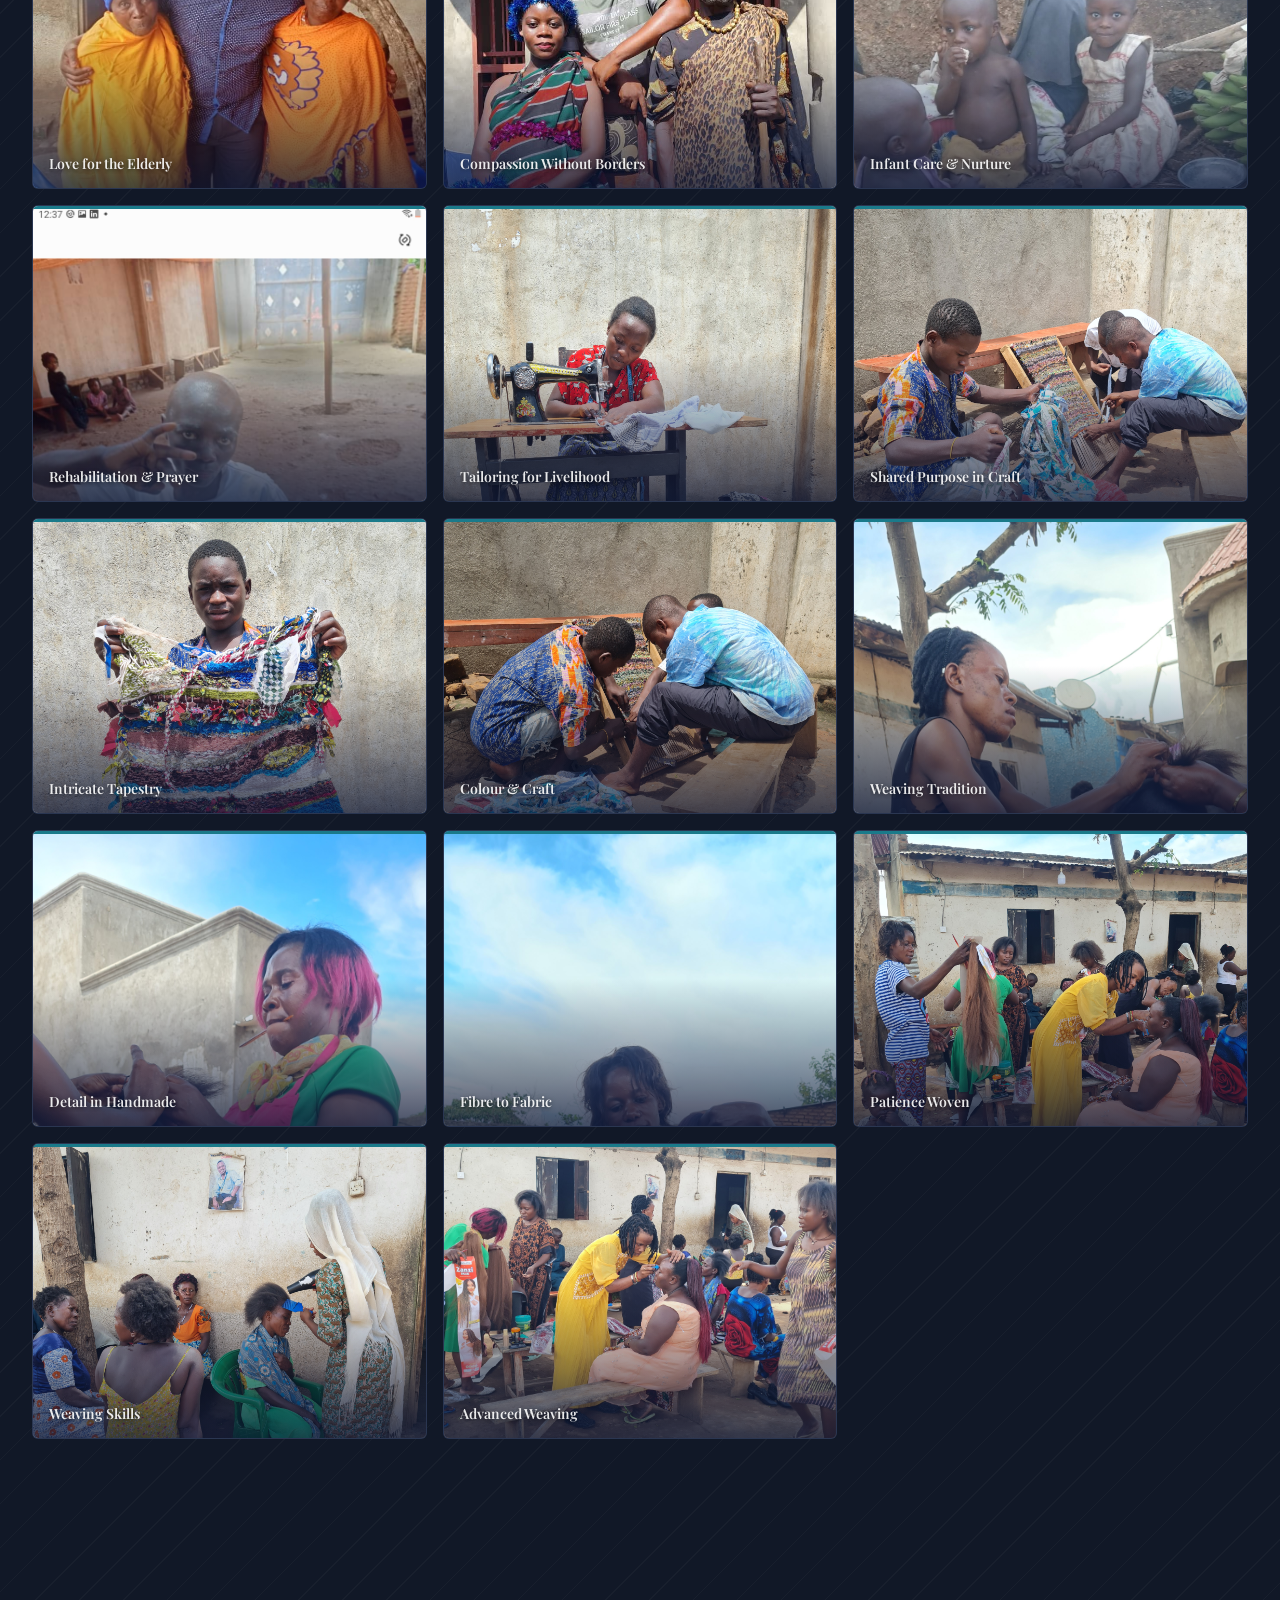
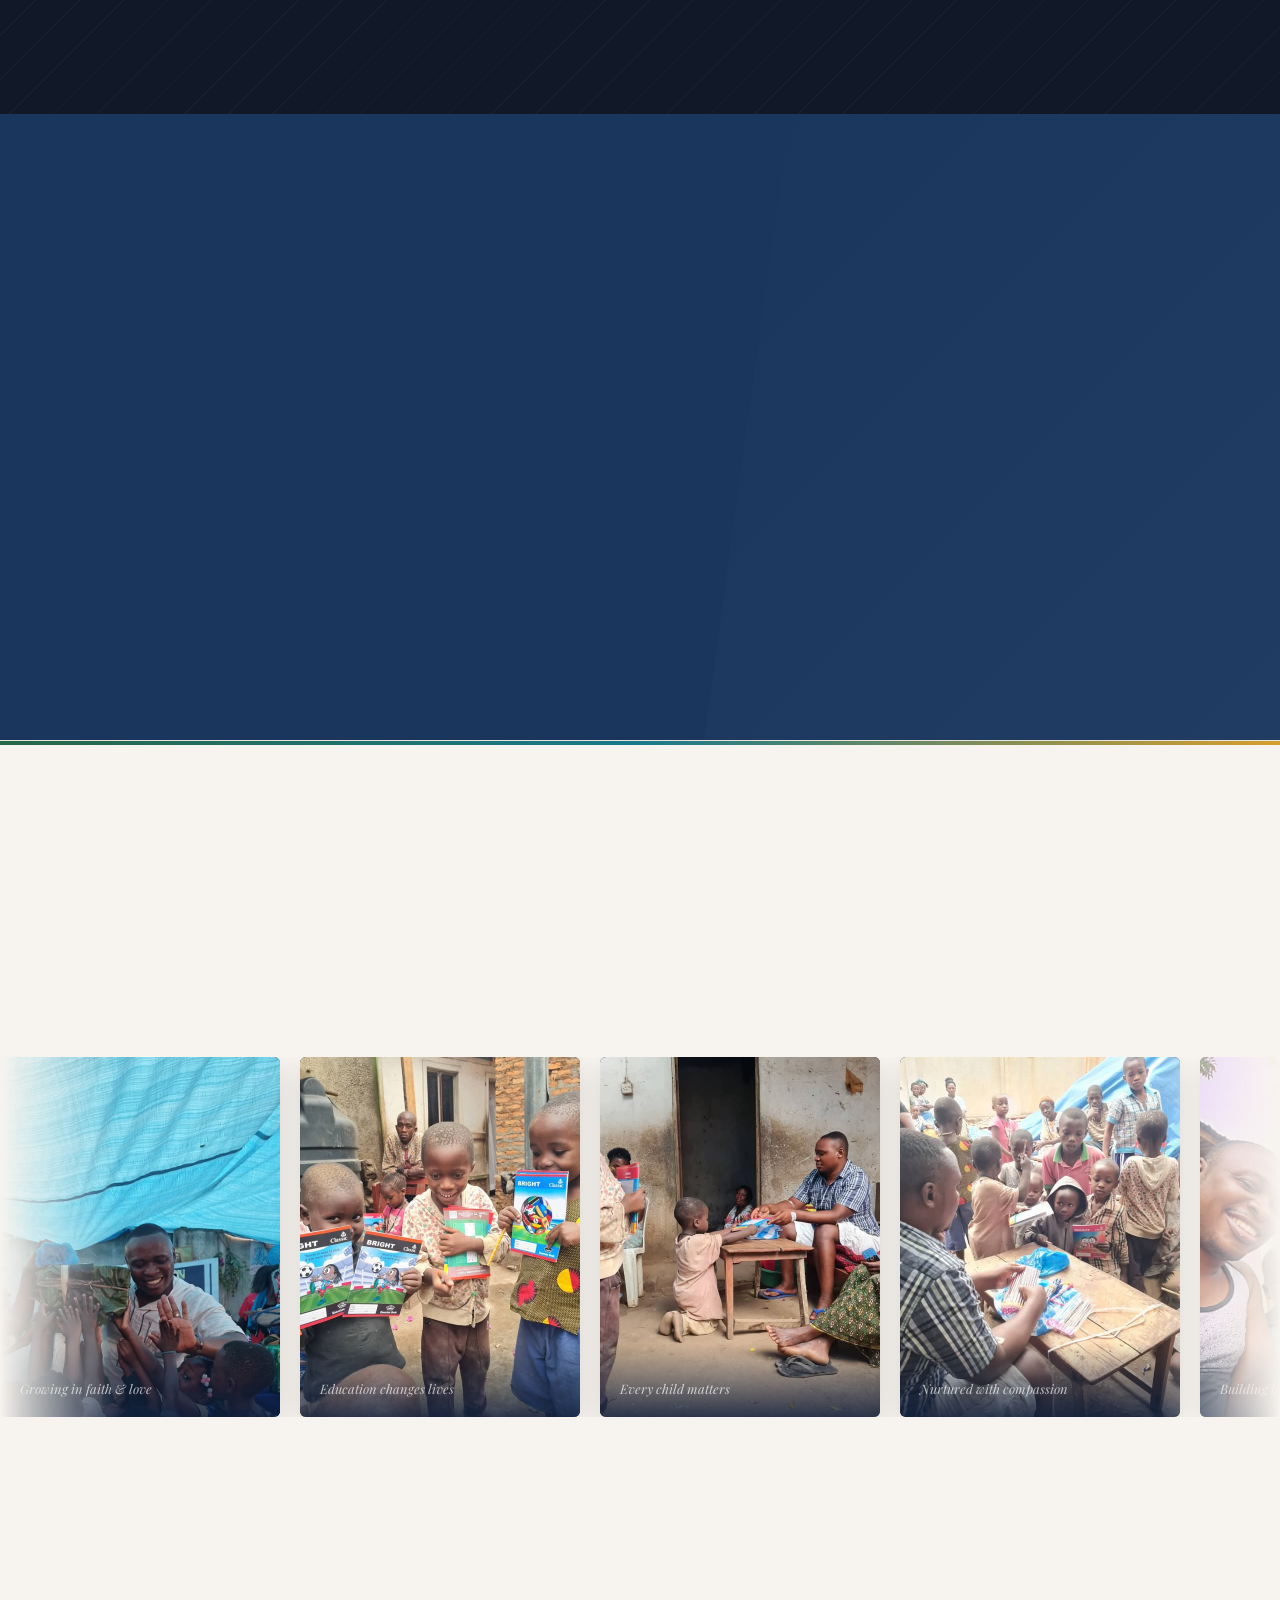
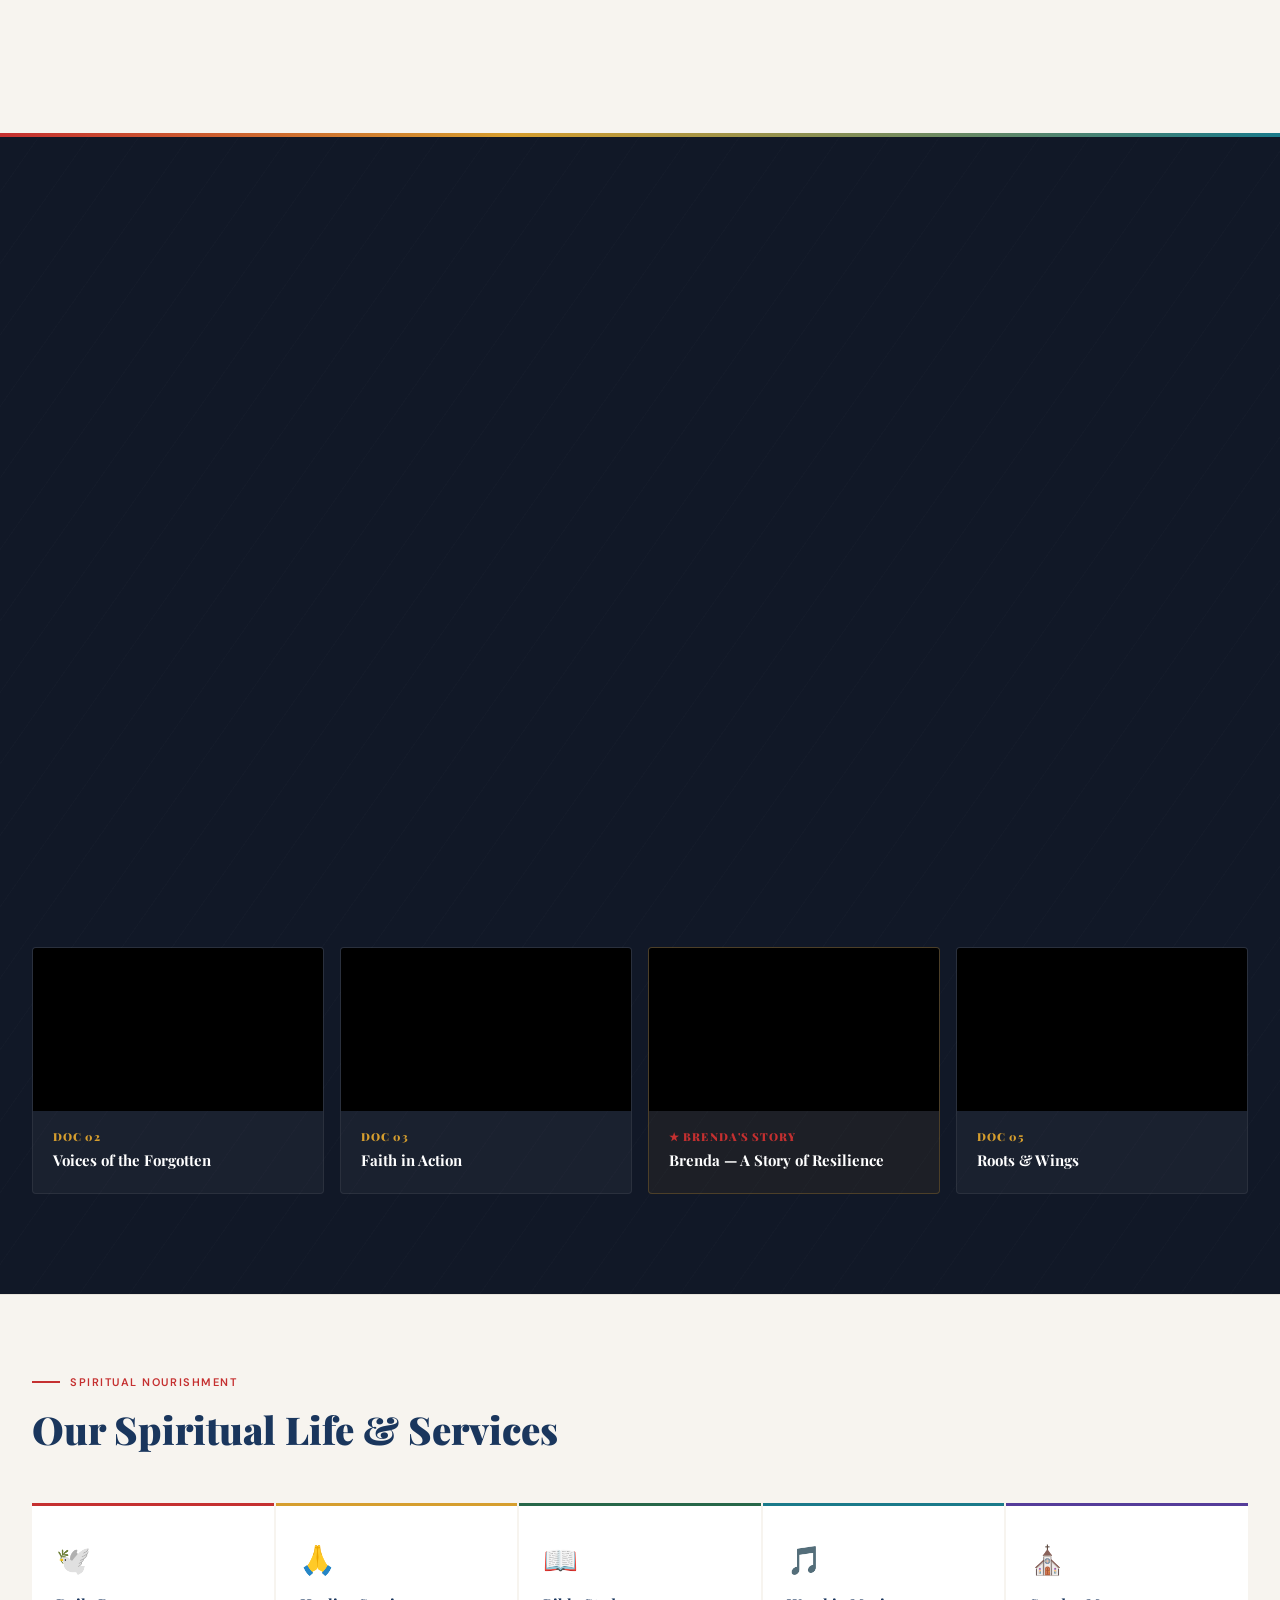
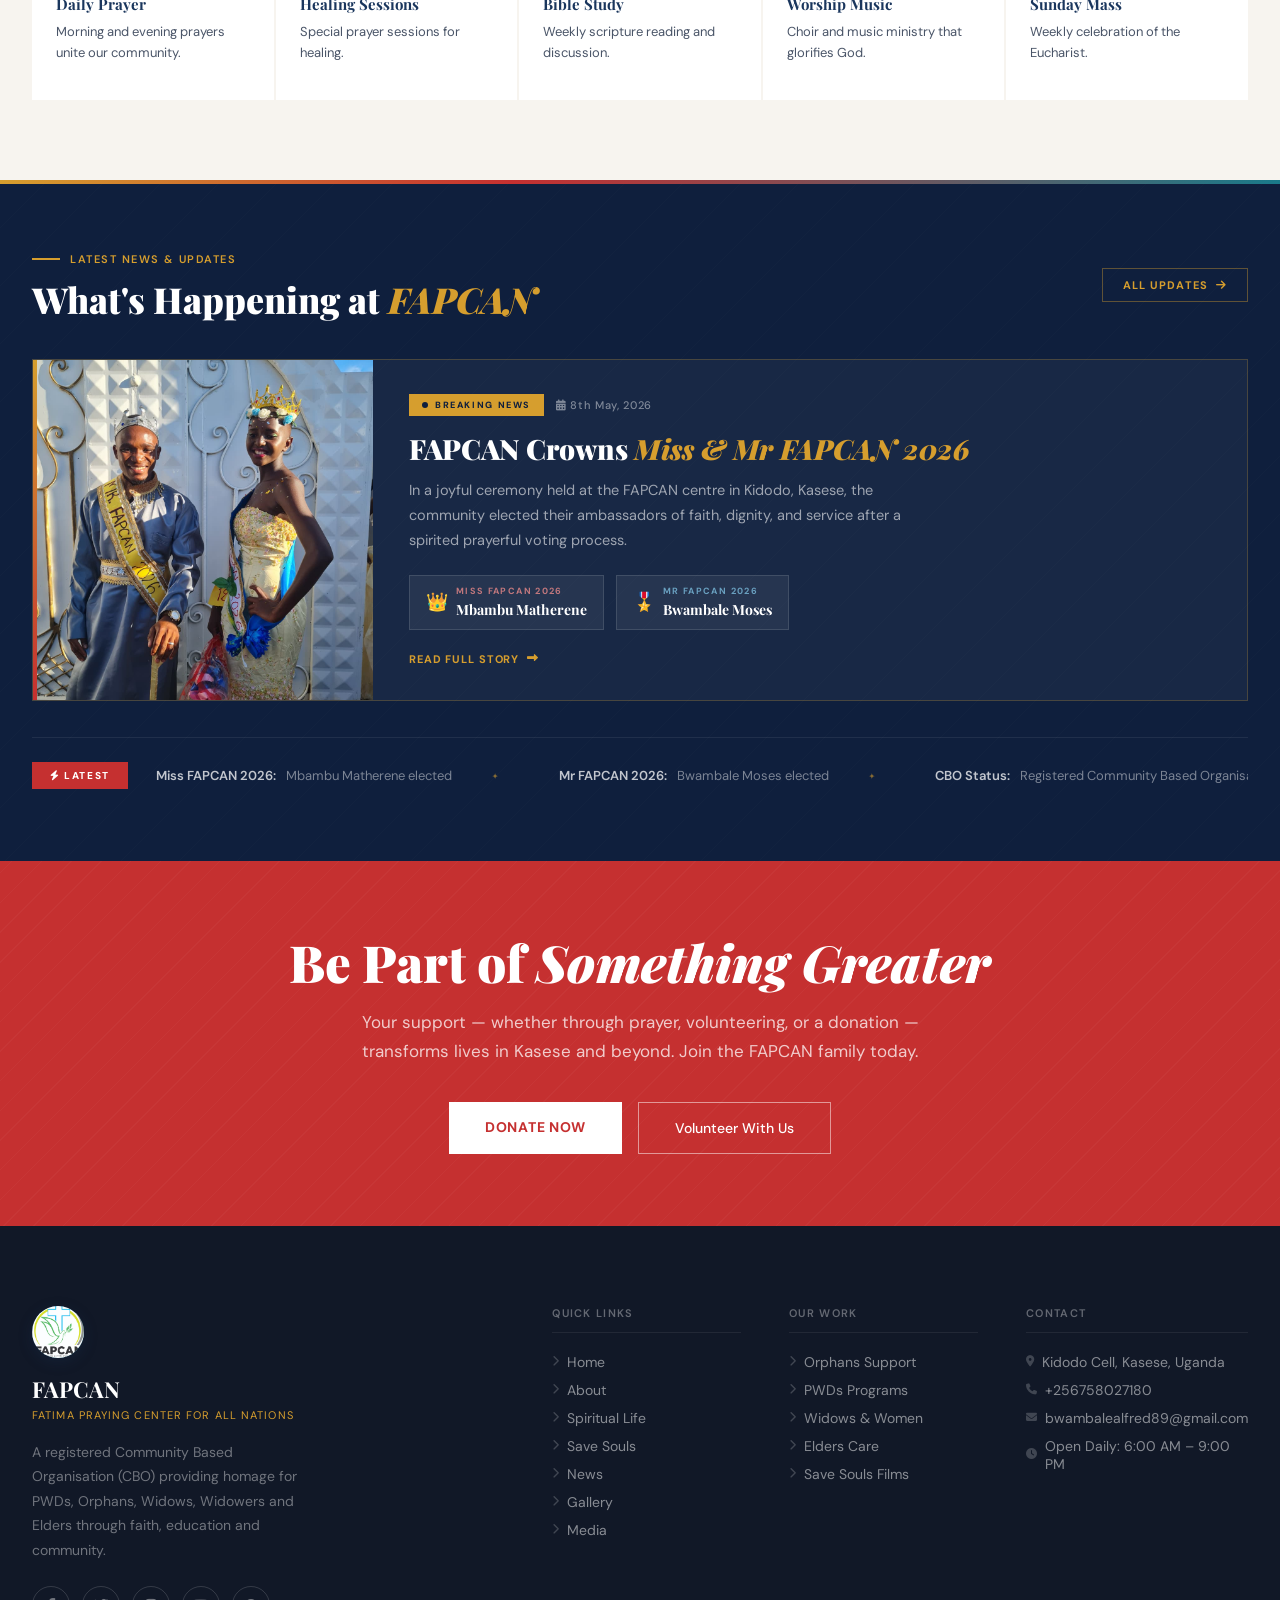
==== commit 9378ad27: "Update index.html" ====
--- a/index.html
+++ b/index.html
@@ -203,7 +203,6 @@
 .hero-tag::before { content: ''; width: 6px; height: 6px; border-radius: 50%; background: var(--gold); animation: pulse 2s infinite; }
 @keyframes pulse { 0%,100%{opacity:1;transform:scale(1)} 50%{opacity:0.5;transform:scale(0.8)} }
 
-/* ── REGISTERED CBO BADGE ── */
 .hero-cbo-badge {
   display: inline-flex; align-items: center; gap: 7px;
   font-size: 10px; font-weight: 700; letter-spacing: 0.12em; text-transform: uppercase;
@@ -355,7 +354,7 @@
 .reveal-delay-4 { transition-delay: 0.4s; }
 
 /* ═══════════════════════════════════════════════════
-   ── NEWS & UPDATES SECTION — BRIEF STYLE ──
+   ── NEWS & UPDATES SECTION
 ═══════════════════════════════════════════════════ */
 .news-section {
   background: var(--navy-dk);
@@ -383,7 +382,6 @@
   position: relative; z-index: 2;
 }
 
-/* Section header row */
 .news-header {
   display: flex; justify-content: space-between; align-items: center;
   margin-bottom: 40px; flex-wrap: wrap; gap: 16px;
@@ -404,7 +402,6 @@
 }
 .news-view-all:hover { background: rgba(214,158,46,0.1); border-color: var(--gold); }
 
-/* ── Compact event card ── */
 .news-event-card {
   display: grid;
   grid-template-columns: 340px 1fr;
@@ -470,7 +467,6 @@
   margin-bottom: 22px; max-width: 520px;
 }
 
-/* Winner name tags */
 .winners-inline {
   display: flex; gap: 12px; flex-wrap: wrap; margin-bottom: 22px;
 }
@@ -483,7 +479,6 @@
 }
 .winner-tag:hover { border-color: rgba(214,158,46,0.4); }
 .winner-tag-crown { font-size: 18px; }
-.winner-tag-info {}
 .winner-tag-role {
   font-size: 9px; font-weight: 700; letter-spacing: 0.15em; text-transform: uppercase;
   color: rgba(255,255,255,0.38); display: block; margin-bottom: 2px;
@@ -502,7 +497,6 @@
 }
 .news-read-link:hover { gap: 14px; }
 
-/* Ticker */
 .news-ticker {
   margin-top: 36px;
   border-top: 1px solid rgba(255,255,255,0.07);
@@ -797,6 +791,7 @@
   height: 240px;
   overflow: hidden;
   position: relative;
+  background: linear-gradient(135deg, var(--navy-dk), var(--navy));
 }
 .craft-card-img img {
   width: 100%; height: 100%;
@@ -805,6 +800,10 @@
   transition: transform 0.7s var(--ease-out);
 }
 .craft-card:hover .craft-card-img img { transform: scale(1.07); }
+.craft-card-img::after {
+  content: '';
+  position: absolute; bottom: 0; left: 0; right: 0; height: 3px;
+}
 .craft-card:nth-child(12n+1)  .craft-card-img::after { background: var(--gold); }
 .craft-card:nth-child(12n+2)  .craft-card-img::after { background: var(--teal); }
 .craft-card:nth-child(12n+3)  .craft-card-img::after { background: var(--green); }
@@ -817,10 +816,6 @@
 .craft-card:nth-child(12n+10) .craft-card-img::after { background: var(--red); }
 .craft-card:nth-child(12n+11) .craft-card-img::after { background: var(--purple); }
 .craft-card:nth-child(12n+0)  .craft-card-img::after { background: var(--navy); }
-.craft-card-img::after {
-  content: '';
-  position: absolute; bottom: 0; left: 0; right: 0; height: 3px;
-}
 .craft-card-caption {
   padding: 14px 18px 16px;
   background: var(--white);
@@ -922,7 +917,6 @@
   position: relative; z-index: 2;
 }
 
-/* Header */
 .our-impact-header {
   text-align: center;
   margin-bottom: 60px;
@@ -947,14 +941,12 @@
   margin: 0 auto; line-height: 1.8;
 }
 
-/* Cards grid */
 .impact-cards-grid {
   display: grid;
   grid-template-columns: repeat(2, 1fr);
   gap: 28px;
 }
 
-/* Individual impact card */
 .impact-action-card {
   border-radius: 6px;
   overflow: hidden;
@@ -968,7 +960,6 @@
   box-shadow: 0 24px 56px rgba(0,0,0,0.14);
 }
 
-/* Top accent bar per card */
 .impact-action-card:nth-child(1)::before,
 .impact-action-card:nth-child(2)::before,
 .impact-action-card:nth-child(3)::before,
@@ -982,14 +973,12 @@
 .impact-action-card:nth-child(4)::before { background: linear-gradient(to right, var(--green), var(--navy)); }
 .impact-action-card:nth-child(5)::before { background: linear-gradient(to right, var(--gold), var(--teal)); }
 
-/* Image mosaic area */
 .impact-card-images {
   position: relative;
   overflow: hidden;
   background: var(--navy-dk);
 }
 
-/* Single image layout */
 .impact-card-images.single-img {
   height: 280px;
 }
@@ -1001,7 +990,6 @@
 }
 .impact-action-card:hover .impact-card-images img { transform: scale(1.06); }
 
-/* Dual image layout */
 .impact-card-images.dual-img {
   height: 280px;
   display: grid;
@@ -1016,7 +1004,6 @@
 }
 .impact-action-card:hover .dual-img img { transform: scale(1.06); }
 
-/* Triple image layout */
 .impact-card-images.triple-img {
   height: 280px;
   display: grid;
@@ -1040,7 +1027,6 @@
   overflow: hidden;
 }
 
-/* Image overlay gradient */
 .impact-card-images::after {
   content: '';
   position: absolute; bottom: 0; left: 0; right: 0; height: 80px;
@@ -1048,7 +1034,6 @@
   pointer-events: none; z-index: 2;
 }
 
-/* Card body */
 .impact-card-body {
   padding: 28px 30px 32px;
 }
@@ -1075,7 +1060,6 @@
   margin-bottom: 20px;
 }
 
-/* Keyword pills */
 .impact-card-pills {
   display: flex; flex-wrap: wrap; gap: 8px;
 }
@@ -1087,7 +1071,6 @@
   color: var(--mid); border-radius: 2px;
   transition: border-color 0.2s, color 0.2s;
 }
-.impact-action-card:hover .impact-pill { border-color: var(--light-gray); }
 .impact-action-card:nth-child(1) .impact-pill:hover { border-color: var(--teal); color: var(--teal); }
 .impact-action-card:nth-child(2) .impact-pill:hover { border-color: var(--purple); color: var(--purple); }
 .impact-action-card:nth-child(3) .impact-pill:hover { border-color: var(--gold); color: #92610B; }
@@ -1095,7 +1078,6 @@
 .impact-action-card:nth-child(5) .impact-pill:hover { border-color: var(--gold); color: #92610B; }
 .impact-pill i { font-size: 9px; }
 
-/* ── ELDER LOVE CARD — full-width spanning card ── */
 .impact-elder-card {
   grid-column: 1 / -1;
 }
@@ -1104,7 +1086,7 @@
 }
 
 /* ══════════════════════════════════════════════════════════
-   ── PHOTO GALLERY SECTION - UNIFORM CARDS, 3 PER ROW ──
+   ── PHOTO GALLERY — REBUILT, RELIABLE, MODERN ──
 ══════════════════════════════════════════════════════════ */
 .photo-gallery {
   background: var(--dark);
@@ -1113,7 +1095,6 @@
   overflow: hidden;
 }
 
-/* Textured top accent */
 .photo-gallery::before {
   content: '';
   position: absolute; top: 0; left: 0; right: 0; height: 5px;
@@ -1122,7 +1103,6 @@
     var(--gold) 60%, var(--red) 80%, var(--navy) 100%);
 }
 
-/* Subtle diagonal noise overlay */
 .photo-gallery::after {
   content: '';
   position: absolute; inset: 0; pointer-events: none; opacity: 0.03;
@@ -1137,10 +1117,9 @@
   position: relative; z-index: 2;
 }
 
-/* Header */
 .gallery-header {
   display: flex; justify-content: space-between; align-items: flex-end;
-  margin-bottom: 64px; flex-wrap: wrap; gap: 20px;
+  margin-bottom: 48px; flex-wrap: wrap; gap: 20px;
 }
 .gallery-header-left .section-label {
   color: var(--gold);
@@ -1170,10 +1149,10 @@
   transform: translateY(-2px);
 }
 
-/* ── Filter tabs ── */
+/* Filter tabs */
 .gallery-filters {
   display: flex; gap: 8px; flex-wrap: wrap;
-  margin-bottom: 40px;
+  margin-bottom: 36px;
 }
 .gallery-filter-btn {
   padding: 8px 20px; font-size: 11px; font-weight: 600;
@@ -1189,55 +1168,55 @@
   color: var(--navy-dk);
 }
 
-/* ── UNIFORM GRID: 3 CARDS PER ROW ── */
-.gallery-uniform-grid {
+/* ── CORE GALLERY GRID: 3 columns, uniform aspect ratio ── */
+.gallery-grid {
   display: grid;
   grid-template-columns: repeat(3, 1fr);
-  gap: 28px;
-  margin-top: 20px;
-}
-
-/* gallery card styles */
-.gallery-card {
-  background: rgba(255,255,255,0.04);
-  border: 1px solid rgba(255,255,255,0.08);
-  border-radius: 8px;
+  gap: 16px;
+}
+
+/* Each card */
+.g-card {
+  position: relative;
+  border-radius: 6px;
   overflow: hidden;
-  transition: transform 0.3s var(--ease-out), box-shadow 0.3s var(--ease-out), border-color 0.3s;
+  background: #1a2744;
   cursor: pointer;
-}
-.gallery-card:hover {
-  transform: translateY(-8px);
-  box-shadow: 0 20px 40px rgba(0,0,0,0.3);
-  border-color: rgba(214,158,46,0.4);
-}
-.gallery-card-img {
+  border: 1px solid rgba(255,255,255,0.07);
+  transition: transform 0.35s var(--ease-out), box-shadow 0.35s, border-color 0.3s;
+}
+.g-card:hover {
+  transform: translateY(-6px) scale(1.01);
+  box-shadow: 0 20px 48px rgba(0,0,0,0.45);
+  border-color: rgba(214,158,46,0.45);
+}
+
+/* Fixed-ratio image container */
+.g-card-img {
   width: 100%;
   aspect-ratio: 4 / 3;
+  position: relative;
   overflow: hidden;
-  background: #1a1f2e;
-  position: relative;
-  display: flex;
-  align-items: center;
-  justify-content: center;
-  min-height: 0;
-}
-.gallery-card-img img {
+}
+
+/* The actual image */
+.g-card-img img {
+  position: absolute;
+  inset: 0;
   width: 100%;
   height: 100%;
   object-fit: cover;
+  object-position: center top;
   display: block;
-  transition: transform 0.5s var(--ease-out);
-  /* Ensure broken images don't collapse the card */
-  min-height: 100%;
-  flex-shrink: 0;
-}
-/* Broken image fallback — hide the broken icon, show styled placeholder */
-.gallery-card-img img.img-error {
-  opacity: 0;
-  position: absolute;
-}
-.gallery-card-img .img-placeholder {
+  transition: transform 0.5s var(--ease-out), opacity 0.3s;
+  opacity: 1;
+}
+.g-card:hover .g-card-img img {
+  transform: scale(1.07);
+}
+
+/* Fallback placeholder shown when image fails */
+.g-card-img .g-placeholder {
   display: none;
   position: absolute;
   inset: 0;
@@ -1245,71 +1224,93 @@
   align-items: center;
   justify-content: center;
   gap: 10px;
-  background: linear-gradient(135deg, #1a2744 0%, #0f1f3d 60%, #1A7A8A22 100%);
-  color: rgba(255,255,255,0.35);
-  font-family: var(--font-sans);
+  background: linear-gradient(135deg, #1a2744 0%, #0f1f3d 100%);
+  color: rgba(255,255,255,0.3);
+  font-size: 12px;
   text-align: center;
-  padding: 20px;
-}
-.gallery-card-img .img-placeholder i {
-  font-size: 28px;
-  color: rgba(214,158,46,0.5);
-  margin-bottom: 4px;
-}
-.gallery-card-img .img-placeholder span {
-  font-size: 11px;
-  font-weight: 500;
+  padding: 16px;
   letter-spacing: 0.06em;
   text-transform: uppercase;
-  color: rgba(255,255,255,0.3);
-  line-height: 1.4;
-}
-.gallery-card-img .img-placeholder-cross {
-  font-size: 18px;
-  color: rgba(214,158,46,0.3);
-}
-.gallery-card-img.broken .img-placeholder {
+}
+.g-card-img .g-placeholder i {
+  font-size: 30px;
+  color: rgba(214,158,46,0.4);
+  display: block;
+  margin-bottom: 8px;
+}
+/* When image fails, show placeholder */
+.g-card-img.no-img .g-placeholder { display: flex; }
+.g-card-img.no-img img { opacity: 0; }
+
+/* Gradient overlay at bottom of image */
+.g-card-img::after {
+  content: '';
+  position: absolute;
+  bottom: 0; left: 0; right: 0;
+  height: 50%;
+  background: linear-gradient(to top, rgba(10,20,50,0.75) 0%, transparent 100%);
+  pointer-events: none;
+  z-index: 2;
+  transition: opacity 0.3s;
+}
+.g-card:hover .g-card-img::after { opacity: 0.8; }
+
+/* Caption overlay on top of image gradient */
+.g-card-caption {
+  position: absolute;
+  bottom: 0; left: 0; right: 0;
+  padding: 14px 16px;
+  z-index: 3;
   display: flex;
-}
-.gallery-card:hover .gallery-card-img img {
-  transform: scale(1.05);
-}
-.gallery-card-info {
-  padding: 18px 20px 22px;
-}
-.gallery-card-tag {
+  flex-direction: column;
+  gap: 4px;
+}
+.g-card-cat {
   font-size: 9px;
   font-weight: 700;
-  letter-spacing: 0.1em;
+  letter-spacing: 0.14em;
   text-transform: uppercase;
   color: var(--gold);
-  background: rgba(214,158,46,0.15);
-  display: inline-block;
-  padding: 4px 12px;
-  border-radius: 2px;
-  margin-bottom: 12px;
-}
-.gallery-card-title {
+  opacity: 0;
+  transform: translateY(6px);
+  transition: opacity 0.3s, transform 0.3s;
+}
+.g-card:hover .g-card-cat {
+  opacity: 1;
+  transform: translateY(0);
+}
+.g-card-title {
   font-family: var(--font-serif);
-  font-size: 16px;
+  font-size: 14px;
   font-weight: 600;
-  color: white;
-  line-height: 1.4;
-  margin: 0;
-}
-.gallery-card-title span {
-  font-style: italic;
-  color: rgba(255,255,255,0.6);
-}
-.gallery-card:hover .gallery-card-title {
-  color: var(--gold);
-  transition: color 0.2s;
-}
-
-/* Caption strip below grid */
+  color: rgba(255,255,255,0.9);
+  line-height: 1.35;
+  text-shadow: 0 1px 4px rgba(0,0,0,0.6);
+  /* truncate long titles */
+  display: -webkit-box;
+  -webkit-line-clamp: 2;
+  -webkit-box-orient: vertical;
+  overflow: hidden;
+}
+
+/* Top-left accent line per category */
+.g-card::before {
+  content: '';
+  position: absolute;
+  top: 0; left: 0; right: 0;
+  height: 3px;
+  z-index: 4;
+}
+.g-card[data-cat="community"]::before   { background: var(--teal); }
+.g-card[data-cat="children"]::before    { background: var(--gold); }
+.g-card[data-cat="agriculture"]::before { background: var(--green); }
+.g-card[data-cat="founder"]::before     { background: var(--red); }
+.g-card[data-cat="events"]::before      { background: var(--purple); }
+
+/* Caption strip */
 .gallery-caption-strip {
   display: grid; grid-template-columns: repeat(5, 1fr);
-  gap: 1px; margin-top: 60px;
+  gap: 1px; margin-top: 52px;
   background: rgba(255,255,255,0.05);
   border: 1px solid rgba(255,255,255,0.06);
 }
@@ -1329,7 +1330,7 @@
   font-size: 11px; color: rgba(255,255,255,0.38); line-height: 1.5;
 }
 
-/* ── Lightbox ── */
+/* Lightbox */
 .gallery-lightbox {
   position: fixed; inset: 0; z-index: 9998;
   background: rgba(0,0,0,0.96);
@@ -1381,16 +1382,17 @@
 
 /* Gallery responsive */
 @media (max-width: 1100px) {
-  .gallery-uniform-grid { grid-template-columns: repeat(2, 1fr); gap: 20px; }
+  .gallery-grid { grid-template-columns: repeat(2, 1fr); }
   .gallery-caption-strip { grid-template-columns: repeat(3, 1fr); }
 }
-@media (max-width: 768px) {
-  .gallery-uniform-grid { grid-template-columns: 1fr; gap: 16px; }
+@media (max-width: 640px) {
+  .gallery-grid { grid-template-columns: repeat(2, 1fr); gap: 10px; }
   .gallery-caption-strip { grid-template-columns: repeat(2, 1fr); }
   .lightbox-prev { left: -40px; }
   .lightbox-next { right: -40px; }
 }
-@media (max-width: 480px) {
+@media (max-width: 420px) {
+  .gallery-grid { grid-template-columns: 1fr; }
   .gallery-caption-strip { grid-template-columns: 1fr; }
   .lightbox-prev, .lightbox-next { display: none; }
 }
@@ -1448,9 +1450,7 @@
 .fact .val { font-family: var(--font-serif); font-size: 28px; font-weight: 900; color: var(--gold); }
 .fact .lbl { font-size: 11px; letter-spacing: 0.1em; text-transform: uppercase; color: rgba(255,255,255,0.4); }
 
-/* ══════════════════════════════════════════
-   ── CHILDREN MARQUEE SECTION ──
-══════════════════════════════════════════ */
+/* ── CHILDREN MARQUEE ── */
 .children-marquee {
   background: var(--off-white);
   padding: 80px 0;
@@ -1523,6 +1523,7 @@
   position: relative;
   box-shadow: 0 8px 28px rgba(0,0,0,0.12);
   transition: transform 0.4s var(--ease-out), box-shadow 0.4s;
+  background: var(--navy-dk);
 }
 .marquee-card:hover {
   transform: scale(1.03) translateY(-4px);
@@ -1577,9 +1578,7 @@
 .nurture-pill h4 { font-family: var(--font-serif); font-size: 14px; font-weight: 700; color: var(--navy); line-height: 1.3; }
 .nurture-pill p { font-size: 12px; color: var(--mid); line-height: 1.55; }
 
-/* ══════════════════════════════════════════
-   ── DOCUMENTARIES SECTION ──
-══════════════════════════════════════════ */
+/* ── DOCUMENTARIES ── */
 .documentaries {
   background: var(--dark);
   padding: 100px 0;
@@ -1693,11 +1692,6 @@
   background: var(--off-white); min-height: 280px;
   display: flex; flex-direction: column; justify-content: flex-end;
   padding: 36px 32px; transition: background 0.3s;
-}
-.activity-card::before {
-  content: ''; position: absolute; inset: 0;
-  background: linear-gradient(135deg, transparent 60%, rgba(0,0,0,0.04));
-  transition: background 0.3s;
 }
 .activity-card:nth-child(1) { background: #EBF4FF; }
 .activity-card:nth-child(2) { background: #FFF5E6; }
@@ -1735,7 +1729,7 @@
 }
 .activity-card:hover .act-arrow { gap: 16px; }
 
-/* ── SPIRITUAL LIFE / PROGRAMME STRIP ── */
+/* ── PROGRAMMES ── */
 .programmes {
   background: var(--off-white); padding: 80px 0;
   border-top: 1px solid var(--light-gray);
@@ -1852,32 +1846,7 @@
   .mob-link.sub { padding-left: 52px; font-size: 14px; color: var(--mid); }
 }
 
-/* ── OUR IMPACT RESPONSIVE ── */
-@media (max-width: 1100px) {
-  .impact-cards-grid { grid-template-columns: 1fr; }
-  .impact-elder-card { grid-column: 1 / -1; }
-  .impact-card-images.single-img { height: 260px; }
-  .impact-card-images.dual-img { height: 260px; }
-  .impact-card-images.triple-img { height: 260px; }
-  .impact-elder-card .impact-card-images.dual-img { height: 280px; }
-}
-
-@media (max-width: 960px) {
-  .impact-cards-grid { grid-template-columns: 1fr; }
-  .our-impact { padding: 80px 0; }
-}
-
-@media (max-width: 640px) {
-  .our-impact-inner { padding: 0 20px; }
-  .impact-cards-grid { gap: 20px; }
-  .impact-card-images.dual-img { height: 220px; }
-  .impact-card-images.triple-img { height: 220px; }
-  .impact-card-images.single-img { height: 220px; }
-  .impact-elder-card .impact-card-images.dual-img { height: 220px; }
-  .impact-card-body { padding: 22px 20px 26px; }
-  .impact-card-pills { gap: 6px; }
-}
-
+/* ── RESPONSIVE ── */
 @media (max-width: 1100px) {
   .doc-featured-inner { grid-template-columns: 1fr; }
   .doc-featured-info { padding: 28px 28px 32px; }
@@ -1886,6 +1855,8 @@
   .why-cards { grid-template-columns: 1fr 1fr; }
   .news-event-card { grid-template-columns: 1fr; }
   .news-event-img { height: 280px; }
+  .impact-cards-grid { grid-template-columns: 1fr; }
+  .impact-elder-card { grid-column: 1 / -1; }
 }
 
 @media (max-width: 960px) {
@@ -2084,8 +2055,7 @@
   </div>
 </div>
 
-
-<!-- WHY WE EXIST — AIM SECTION -->
+<!-- WHY WE EXIST -->
 <section class="why-exist" id="why-exist">
   <div class="why-bg-word">LEGACY</div>
   <div class="why-inner">
@@ -2128,7 +2098,7 @@
   </div>
 </section>
 
-<!-- CRAFT & VOCATIONAL SKILLS SCROLL -->
+<!-- CRAFT SCROLL -->
 <section class="craft-scroll" id="craft-skills">
   <div class="craft-scroll-header reveal">
     <div class="section-label">Vocational Skills &amp; Crafts</div>
@@ -2166,7 +2136,7 @@
   </div>
 </section>
 
-<!-- ABOUT / WHO WE ARE -->
+<!-- ABOUT -->
 <section class="about" id="about">
   <div class="about-inner">
     <div id="mission"></div>
@@ -2195,7 +2165,7 @@
   </div>
 </section>
 
-<!-- OUR IMPACT / SUPPORT & COMMUNITY TRANSFORMATION -->
+<!-- OUR IMPACT -->
 <section class="our-impact" id="our-impact">
   <div class="our-impact-inner">
     <div class="our-impact-header reveal">
@@ -2204,78 +2174,69 @@
       <p>At FAPCAN, compassion is not just a word — it is a daily practice. From supporting persons with albinism and caring for the mentally ill, to sponsoring children's education and uplifting elders, single mothers, and persons with disabilities, we are committed to transforming lives through faith, restoration, and community empowerment.</p>
     </div>
     <div class="impact-cards-grid">
-      <!-- Card 1: Albinism -->
       <div class="impact-action-card reveal reveal-delay-1">
         <div class="impact-card-images single-img">
-          <img src="albino.jpg" alt="Support for People with Albinism at FAPCAN" loading="lazy">
+          <img src="albino.jpg" alt="Support for People with Albinism" loading="lazy">
         </div>
         <div class="impact-card-body">
           <span class="impact-card-tag"><i class="fas fa-heart"></i> &nbsp;Inclusion &amp; Advocacy</span>
           <h3>Support for People with Albinism</h3>
-          <p>FAPCAN stands as a safe haven for persons with albinism — offering care, dignity, and belonging in a world that too often marginalises them. Through community awareness, advocacy, and daily support, we champion their right to be seen, heard, and fully included in every aspect of community life.</p>
+          <p>FAPCAN stands as a safe haven for persons with albinism — offering care, dignity, and belonging in a world that too often marginalises them. Through community awareness, advocacy, and daily support, we champion their right to be seen, heard, and fully included.</p>
           <div class="impact-card-pills">
             <span class="impact-pill"><i class="fas fa-shield-alt"></i> Care &amp; Protection</span>
             <span class="impact-pill"><i class="fas fa-users"></i> Inclusion</span>
             <span class="impact-pill"><i class="fas fa-bullhorn"></i> Advocacy</span>
-            <span class="impact-pill"><i class="fas fa-hands-helping"></i> Community Support</span>
           </div>
         </div>
       </div>
-      <!-- Card 2: Rehabilitation / Prayer -->
       <div class="impact-action-card reveal reveal-delay-2">
         <div class="impact-card-images dual-img">
-          <img src="mad.jpg" alt="Rehabilitation and Prayer at FAPCAN" loading="lazy">
-          <img src="brendah.jpg" alt="Brenda's Story — Restoration at FAPCAN" loading="lazy">
+          <img src="mad.jpg" alt="Rehabilitation and Prayer" loading="lazy">
+          <img src="brendah.jpg" alt="Brenda's Story" loading="lazy">
         </div>
         <div class="impact-card-body">
           <span class="impact-card-tag"><i class="fas fa-pray"></i> &nbsp;Healing &amp; Restoration</span>
           <h3>Transformation Through Prayer &amp; Rehabilitation</h3>
-          <p>We walk alongside those broken by mental illness, addiction, and life's hardest seasons. Through prayer, counselling, and structured rehabilitation, FAPCAN brings restoration, hope, and a renewed sense of purpose — turning stories of despair into testimonies of resilience and healing.</p>
+          <p>We walk alongside those broken by mental illness, addiction, and life's hardest seasons. Through prayer, counselling, and structured rehabilitation, FAPCAN brings restoration, hope, and a renewed sense of purpose.</p>
           <div class="impact-card-pills">
             <span class="impact-pill"><i class="fas fa-brain"></i> Mental Health</span>
-            <span class="impact-pill"><i class="fas fa-hands-praying"></i> Prayer Ministry</span>
             <span class="impact-pill"><i class="fas fa-redo-alt"></i> Rehabilitation</span>
             <span class="impact-pill"><i class="fas fa-star"></i> Hope &amp; Restoration</span>
           </div>
         </div>
       </div>
-      <!-- Card 3: Education -->
       <div class="impact-action-card reveal reveal-delay-3">
         <div class="impact-card-images single-img">
-          <img src="Child2.jpg" alt="Supporting Education for Vulnerable Children at FAPCAN" loading="lazy">
+          <img src="Child2.jpg" alt="Supporting Education for Vulnerable Children" loading="lazy">
         </div>
         <div class="impact-card-body">
           <span class="impact-card-tag"><i class="fas fa-graduation-cap"></i> &nbsp;Education &amp; Empowerment</span>
           <h3>Supporting Education for Vulnerable Children</h3>
-          <p>Every child deserves a chance to learn. FAPCAN provides school sponsorships, learning materials, and mentorship to vulnerable children who would otherwise be left behind — unlocking doors to knowledge, confidence, and a future full of possibility.</p>
+          <p>Every child deserves a chance to learn. FAPCAN provides school sponsorships, learning materials, and mentorship to vulnerable children — unlocking doors to knowledge, confidence, and a future full of possibility.</p>
           <div class="impact-card-pills">
             <span class="impact-pill"><i class="fas fa-book-open"></i> School Sponsorship</span>
-            <span class="impact-pill"><i class="fas fa-pencil-alt"></i> Learning Support</span>
             <span class="impact-pill"><i class="fas fa-lightbulb"></i> Empowerment</span>
             <span class="impact-pill"><i class="fas fa-child"></i> Child Development</span>
           </div>
         </div>
       </div>
-      <!-- Card 4: Elders, Mothers, PWDs -->
       <div class="impact-action-card reveal reveal-delay-4">
         <div class="impact-card-images triple-img">
-          <div class="img-main"><img src="alfred6.jpg" alt="Elders and Community Outreach at FAPCAN" loading="lazy"></div>
-          <div class="img-side"><img src="co1.jpg" alt="Single Mothers Support at FAPCAN" loading="lazy"></div>
-          <div class="img-side"><img src="alfred4.jpg" alt="Persons with Disabilities Support at FAPCAN" loading="lazy"></div>
+          <div class="img-main"><img src="alfred6.jpg" alt="Elders and Community Outreach" loading="lazy"></div>
+          <div class="img-side"><img src="co1.jpg" alt="Single Mothers Support" loading="lazy"></div>
+          <div class="img-side"><img src="alfred4.jpg" alt="Persons with Disabilities Support" loading="lazy"></div>
         </div>
         <div class="impact-card-body">
           <span class="impact-card-tag"><i class="fas fa-hand-holding-heart"></i> &nbsp;Humanitarian Outreach</span>
           <h3>Supporting Elders, Single Mothers &amp; Persons with Disabilities</h3>
-          <p>Our community outreach reaches those society often forgets — the elderly, single mothers carrying the weight of families alone, and persons with disabilities longing for dignity. FAPCAN provides caregiving, empowerment programs, and a community of belonging.</p>
+          <p>Our community outreach reaches those society often forgets — the elderly, single mothers, and persons with disabilities. FAPCAN provides caregiving, empowerment programs, and a community of belonging.</p>
           <div class="impact-card-pills">
             <span class="impact-pill"><i class="fas fa-user-friends"></i> Elders Care</span>
             <span class="impact-pill"><i class="fas fa-female"></i> Single Mothers</span>
             <span class="impact-pill"><i class="fas fa-wheelchair"></i> PWDs Support</span>
-            <span class="impact-pill"><i class="fas fa-globe-africa"></i> Community Outreach</span>
           </div>
         </div>
       </div>
-      <!-- Card 5: Elder Love — full-width -->
       <div class="impact-action-card impact-elder-card reveal">
         <div class="impact-card-images dual-img">
           <img src="elder1.jpg" alt="Alfred showing love for elderly twin women" loading="lazy">
@@ -2284,13 +2245,11 @@
         <div class="impact-card-body">
           <span class="impact-card-tag"><i class="fas fa-heart"></i> &nbsp;A Father's Love</span>
           <h3>Alfred's Love for the Elderly — A Father to All</h3>
-          <p>These photographs capture the heart of FAPCAN's founder, Alfred Bwambale (Omuzana), in moments of profound love and service. Whether embracing elderly twin women or standing in solidarity with a pregnant mother and an aged man, Alfred embodies FAPCAN's deepest calling — that <strong>no one is forgotten, no one is left behind.</strong></p>
+          <p>These photographs capture the heart of FAPCAN's founder in moments of profound love and service. Whether embracing elderly twin women or standing in solidarity with a mother and an aged man, Alfred embodies FAPCAN's deepest calling — that <strong>no one is forgotten, no one is left behind.</strong></p>
           <div class="impact-card-pills">
             <span class="impact-pill"><i class="fas fa-hands-helping"></i> Elders Dignity</span>
-            <span class="impact-pill"><i class="fas fa-baby"></i> Maternal Support</span>
             <span class="impact-pill"><i class="fas fa-heart"></i> Unconditional Love</span>
             <span class="impact-pill"><i class="fas fa-home"></i> Family for All</span>
-            <span class="impact-pill"><i class="fas fa-user-tie"></i> Alfred's Legacy</span>
           </div>
         </div>
       </div>
@@ -2299,10 +2258,13 @@
 </section>
 
 <!-- ══════════════════════════════════════════════════════════
-     PHOTO GALLERY — UNIFORM CARDS, 3 PER ROW (ALL IMAGES EXCEPT UUU.jpg, co2.jpg, Mr and miss.jpg)
+     PHOTO GALLERY — REBUILT: SIMPLE, RELIABLE, MODERN
+     All images except UUU.jpg, co2.jpg, Mr and miss.jpg
+     + new: grand1.jpg, grand2.jpg, members1.jpg, blind1.jpg
 ══════════════════════════════════════════════════════════ -->
 <section class="photo-gallery" id="gallery-section">
   <div class="photo-gallery-inner">
+
     <div class="gallery-header reveal">
       <div class="gallery-header-left">
         <div class="section-label">Community Moments</div>
@@ -2313,16 +2275,19 @@
         <i class="fas fa-images"></i> Full Gallery
       </a>
     </div>
+
     <div class="gallery-filters reveal">
-      <button class="gallery-filter-btn active" data-filter="all">All Moments</button>
+      <button class="gallery-filter-btn active" data-filter="all">All</button>
       <button class="gallery-filter-btn" data-filter="community">Community</button>
       <button class="gallery-filter-btn" data-filter="children">Children</button>
       <button class="gallery-filter-btn" data-filter="agriculture">Agriculture</button>
       <button class="gallery-filter-btn" data-filter="founder">Founder</button>
       <button class="gallery-filter-btn" data-filter="events">Events</button>
     </div>
-    <!-- Uniform Grid: 3 cards per row -->
-    <div class="gallery-uniform-grid reveal" id="galleryUniformGrid"></div>
+
+    <!-- Grid built by JS below -->
+    <div class="gallery-grid reveal" id="galleryGrid"></div>
+
     <div class="gallery-caption-strip reveal">
       <div class="gallery-caption-item"><span class="gallery-caption-item-icon">🙏</span><h5>Faith</h5><p>Prayer as the foundation</p></div>
       <div class="gallery-caption-item"><span class="gallery-caption-item-icon">👨‍👧‍👦</span><h5>Family</h5><p>No one is a stranger</p></div>
@@ -2330,7 +2295,9 @@
       <div class="gallery-caption-item"><span class="gallery-caption-item-icon">📚</span><h5>Education</h5><p>Equipping minds</p></div>
       <div class="gallery-caption-item"><span class="gallery-caption-item-icon">💛</span><h5>Legacy</h5><p>Leaving world better</p></div>
     </div>
+
   </div>
+
   <!-- Lightbox -->
   <div class="gallery-lightbox" id="galleryLightbox">
     <div class="lightbox-img-wrap">
@@ -2389,6 +2356,7 @@
       <div class="marquee-card"><img src="Child8.jpg" alt="Child"><div class="marquee-card-overlay"><span>Hope in every smile</span></div></div>
       <div class="marquee-card"><img src="Child9.jpg" alt="Child"><div class="marquee-card-overlay"><span>Growing together</span></div></div>
       <div class="marquee-card"><img src="Child10.jpg" alt="Child"><div class="marquee-card-overlay"><span>A community of joy</span></div></div>
+      <!-- duplicate for seamless loop -->
       <div class="marquee-card"><img src="Child1.jpg" alt="Child"><div class="marquee-card-overlay"><span>Growing in faith & love</span></div></div>
       <div class="marquee-card"><img src="Child2.jpg" alt="Child"><div class="marquee-card-overlay"><span>Education changes lives</span></div></div>
       <div class="marquee-card"><img src="Child3.jpg" alt="Child"><div class="marquee-card-overlay"><span>Every child matters</span></div></div>
@@ -2410,7 +2378,7 @@
   </div>
 </section>
 
-<!-- SAVE SOULS / DOCUMENTARIES -->
+<!-- DOCUMENTARIES -->
 <section class="documentaries" id="documentaries">
   <div class="documentaries-inner">
     <div class="documentaries-header reveal">
@@ -2458,7 +2426,7 @@
   </div>
 </section>
 
-<!-- NEWS & UPDATES SECTION -->
+<!-- NEWS & UPDATES -->
 <section class="news-section" id="news">
   <div class="news-inner">
     <div class="news-header reveal">
@@ -2536,7 +2504,7 @@
 const cursorRing = document.querySelector('#cursor .cursor-ring');
 let mx=0,my=0,rx=0,ry=0;
 document.addEventListener('mousemove',e=>{mx=e.clientX;my=e.clientY;});
-document.querySelectorAll('a,button,.activity-card,.prog-card,.impact-item,.dot,.doc-card,.marquee-card,.nurture-pill,.why-card,.craft-card,.winner-tag,.news-event-card,.impact-action-card,.impact-pill,.gallery-card,.gallery-filter-btn').forEach(el=>{
+document.querySelectorAll('a,button,.activity-card,.prog-card,.impact-item,.dot,.doc-card,.marquee-card,.nurture-pill,.why-card,.craft-card,.winner-tag,.news-event-card,.impact-action-card,.impact-pill,.g-card,.gallery-filter-btn').forEach(el=>{
   el.addEventListener('mouseenter',()=>document.body.classList.add('hovering'));
   el.addEventListener('mouseleave',()=>document.body.classList.remove('hovering'));
 });
@@ -2544,7 +2512,7 @@
 animCursor();
 if('ontouchstart' in window) document.querySelector('.cursor').style.display='none';
 
-/* ── NAV SCROLL ── */
+/* ── NAV ── */
 const nav = document.getElementById('mainNav');
 window.addEventListener('scroll',()=>nav.classList.toggle('scrolled',window.scrollY>40));
 
@@ -2581,7 +2549,7 @@
 const dotsWrap=document.getElementById('sliderDots');
 const currNum=document.getElementById('slideCurrentNum');
 const totalNum=document.getElementById('slideTotalNum');
-let current=0,interval;
+let current=0,sliderInterval;
 totalNum.textContent=slides.length;
 slides.forEach((_,i)=>{
   const d=document.createElement('div');
@@ -2597,16 +2565,16 @@
   document.querySelectorAll('#sliderDots .dot')[current].classList.add('active');
   currNum.textContent=current+1;
 }
-function startSlider(){interval=setInterval(()=>goTo(current+1),4500);}
+function startSlider(){sliderInterval=setInterval(()=>goTo(current+1),4500);}
 startSlider();
-document.getElementById('heroSlider')?.addEventListener('mouseenter',()=>clearInterval(interval));
+document.getElementById('heroSlider')?.addEventListener('mouseenter',()=>clearInterval(sliderInterval));
 document.getElementById('heroSlider')?.addEventListener('mouseleave',startSlider);
 
 /* ── REVEAL ON SCROLL ── */
-const revealEls=document.querySelectorAll('.reveal, .reveal-left, .reveal-right');
+const revealEls=document.querySelectorAll('.reveal,.reveal-left,.reveal-right');
 const revealObs=new IntersectionObserver((entries)=>{
   entries.forEach(e=>{if(e.isIntersecting){e.target.classList.add('visible');revealObs.unobserve(e.target);}});
-},{threshold:0.12});
+},{threshold:0.1});
 revealEls.forEach(el=>revealObs.observe(el));
 
 /* ── COUNT-UP ── */
@@ -2626,214 +2594,221 @@
 document.querySelector('.impact-strip')&&impactObs.observe(document.querySelector('.impact-strip'));
 
 /* ── MARQUEE / CRAFT / TICKER PAUSE ── */
-const marqueeTrack = document.getElementById('marqueeTrack');
-if(marqueeTrack){
-  marqueeTrack.addEventListener('mouseenter',()=>marqueeTrack.style.animationPlayState='paused');
-  marqueeTrack.addEventListener('mouseleave',()=>marqueeTrack.style.animationPlayState='running');
-}
-const craftTrack = document.getElementById('craftTrack');
-if(craftTrack){
-  craftTrack.addEventListener('mouseenter',()=>craftTrack.style.animationPlayState='paused');
-  craftTrack.addEventListener('mouseleave',()=>craftTrack.style.animationPlayState='running');
-}
-const tickerTrack = document.getElementById('tickerTrack');
-if(tickerTrack){
-  tickerTrack.addEventListener('mouseenter',()=>tickerTrack.style.animationPlayState='paused');
-  tickerTrack.addEventListener('mouseleave',()=>tickerTrack.style.animationPlayState='running');
-}
-
-/* ── WHY WE EXIST DROP LETTER ANIMATION ── */
+['marqueeTrack','craftTrack','tickerTrack'].forEach(id=>{
+  const el=document.getElementById(id);
+  if(!el)return;
+  el.addEventListener('mouseenter',()=>el.style.animationPlayState='paused');
+  el.addEventListener('mouseleave',()=>el.style.animationPlayState='running');
+});
+
+/* ── WHY WE EXIST DROP LETTER ── */
 (function(){
-  const section = document.getElementById('why-exist');
-  const headlineEl = document.getElementById('whyHeadline');
-  const legacyEl   = document.getElementById('whyLegacy');
-  const ornamentEl = document.getElementById('whyOrnament');
-  const quoteEl    = document.getElementById('whyQuote');
-  const cardsEl    = document.getElementById('whyCards');
-  const eyebrowEl  = document.getElementById('whyEyebrow');
-  let animated = false;
-  const line1 = 'Leaving Legacy Behind';
-  function buildDropLine(text, baseDelay, isItalic) {
-    const chars = text.split('');
-    const frag = document.createDocumentFragment();
-    const lineDiv = document.createElement('span');
-    lineDiv.style.cssText = 'display:block;';
-    chars.forEach((ch, i) => {
-      const span = document.createElement('span');
+  const section=document.getElementById('why-exist');
+  const headlineEl=document.getElementById('whyHeadline');
+  const legacyEl=document.getElementById('whyLegacy');
+  const ornamentEl=document.getElementById('whyOrnament');
+  const quoteEl=document.getElementById('whyQuote');
+  const cardsEl=document.getElementById('whyCards');
+  const eyebrowEl=document.getElementById('whyEyebrow');
+  let animated=false;
+  const line1='Leaving Legacy Behind';
+  function buildDropLine(text,baseDelay){
+    const frag=document.createDocumentFragment();
+    const lineDiv=document.createElement('span');
+    lineDiv.style.cssText='display:block;';
+    text.split('').forEach((ch,i)=>{
+      const span=document.createElement('span');
       span.classList.add('drop-letter');
-      if(ch === ' ') span.classList.add('space');
-      if(isItalic) span.style.color = 'var(--gold)';
-      span.style.transitionDelay = (baseDelay + i * 55) + 'ms';
-      span.textContent = ch === ' ' ? '\u00A0' : ch;
+      if(ch===' ')span.classList.add('space');
+      span.style.transitionDelay=(baseDelay+i*55)+'ms';
+      span.textContent=ch===' '?'\u00A0':ch;
       lineDiv.appendChild(span);
     });
     frag.appendChild(lineDiv);
     return frag;
   }
-  headlineEl.appendChild(buildDropLine(line1, 0, false));
-  function triggerAnimation() {
-    if(animated) return;
-    animated = true;
+  headlineEl.appendChild(buildDropLine(line1,0));
+  function triggerAnimation(){
+    if(animated)return;
+    animated=true;
     eyebrowEl.classList.add('drop-done');
-    const letters = headlineEl.querySelectorAll('.drop-letter');
-    requestAnimationFrame(() => {
-      requestAnimationFrame(() => {
-        letters.forEach(l => l.classList.add('landed'));
-      });
-    });
-    const totalLetterTime = 55 * line1.length + 200;
-    setTimeout(() => legacyEl.classList.add('drop-done'),   totalLetterTime);
-    setTimeout(() => ornamentEl.classList.add('drop-done'), totalLetterTime + 200);
-    setTimeout(() => quoteEl.classList.add('drop-done'),    totalLetterTime + 400);
-    setTimeout(() => cardsEl.classList.add('drop-done'),    totalLetterTime + 650);
+    const letters=headlineEl.querySelectorAll('.drop-letter');
+    requestAnimationFrame(()=>requestAnimationFrame(()=>letters.forEach(l=>l.classList.add('landed'))));
+    const t=55*line1.length+200;
+    setTimeout(()=>legacyEl.classList.add('drop-done'),t);
+    setTimeout(()=>ornamentEl.classList.add('drop-done'),t+200);
+    setTimeout(()=>quoteEl.classList.add('drop-done'),t+400);
+    setTimeout(()=>cardsEl.classList.add('drop-done'),t+650);
   }
-  const whyObs = new IntersectionObserver(entries => {
-    entries.forEach(e => {
-      if(e.isIntersecting) { triggerAnimation(); whyObs.unobserve(section); }
-    });
-  }, { threshold: 0.2 });
-  whyObs.observe(section);
+  new IntersectionObserver(entries=>{
+    entries.forEach(e=>{if(e.isIntersecting){triggerAnimation();}});
+  },{threshold:0.2}).observe(section);
 })();
 
-/* ══════════════════════════════════════════════
-   ── GALLERY: UNIFORM CARDS (3 PER ROW), ALL IMAGES EXCEPT UUU.jpg, co2.jpg, Mr and miss.jpg ──
-══════════════════════════════════════════════ */
+/* ══════════════════════════════════════════════════════════
+   GALLERY — REBUILT FROM SCRATCH
+   Simple, reliable rendering. Cards with inline img tags.
+   Fallback placeholder shown if image fails to load.
+══════════════════════════════════════════════════════════ */
 (function(){
-  // define all gallery images with metadata (exclude UUU.jpg, co2.jpg, Mr and miss.jpg)
-  const galleryItems = [
-    { src: "albino.jpg", category: "community", label: "Support for People with Albinism — dignity and belonging" },
-    { src: "alfred1.jpg", category: "founder", label: "Alfred Bwambale — a father to all nations" },
-    { src: "alfred2.jpg", category: "founder", label: "A legacy built on love and service" },
-    { src: "alfred3.jpg", category: "community", label: "Together, we are stronger" },
-    { src: "alfred4.jpg", category: "community", label: "Community outreach and prayer" },
-    { src: "alfred6.jpg", category: "community", label: "Supporting elders and community" },
-    { src: "Agric1.jpg", category: "agriculture", label: "Farming for food security" },
-    { src: "Agric2.jpg", category: "agriculture", label: "Agriculture — self-reliance through farming" },
-    { src: "brendah.jpg", category: "community", label: "Brenda's story — restoration and hope" },
-    { src: "c1.jpg", category: "community", label: "The FAPCAN community gathered in faith" },
-    { src: "Child1.jpg", category: "children", label: "Growing in faith and love" },
-    { src: "Child2.jpg", category: "children", label: "Education changes lives — school support" },
-    { src: "Child3.jpg", category: "children", label: "Every child deserves a bright future" },
-    { src: "Child4.jpg", category: "children", label: "Nurtured with compassion" },
-    { src: "Child5.jpg", category: "children", label: "Building bright futures" },
-    { src: "Child6.jpg", category: "children", label: "Loved and protected" },
-    { src: "Child7.jpg", category: "children", label: "Skills for tomorrow" },
-    { src: "Child8.jpg", category: "children", label: "Hope in every smile" },
-    { src: "Child9.jpg", category: "children", label: "Growing together in community" },
-    { src: "Child10.jpg", category: "children", label: "A community of joy and hope" },
-    { src: "Child11.jpg", category: "children", label: "Crafting futures, one stitch at a time" },
-    { src: "Child12.jpg", category: "children", label: "Young hands learning early" },
-    { src: "co1.jpg", category: "community", label: "FAPCAN — a home for all nations" },
-    { src: "elder1.jpg", category: "community", label: "Alfred with elderly twin women — love in action" },
-    { src: "elder2.jpeg", category: "founder", label: "Alfred with a mother and elder — compassion without borders" },
-    { src: "infant1.jpg", category: "children", label: "Infant care and nurture" },
-    { src: "mad.jpg", category: "community", label: "Rehabilitation and prayer — restoration" },
-    { src: "tailor1.jpg", category: "community", label: "Tailoring skills for livelihood" },
-    { src: "tapestry.jpg", category: "community", label: "Community hands, shared purpose" },
-    { src: "tapestry1.jpg", category: "community", label: "Intricate tapestry patterns" },
-    { src: "tapestry2.jpg", category: "community", label: "Colour and craft in every thread" },
-    { src: "weaving.jpg", category: "community", label: "Weaving tradition into livelihood" },
-    { src: "weaving1.jpg", category: "community", label: "Detail in every handmade piece" },
-    { src: "weaving2.jpg", category: "community", label: "From fibre to finished fabric" },
-    { src: "weaving3.jpg", category: "community", label: "Patience woven into every row" },
-    { src: "weaving4.jpg", category: "community", label: "Weaving skills for independence" },
-    { src: "weaving5.jpg", category: "community", label: "Advanced weaving techniques" }
+
+  // ── All gallery images (excluding UUU.jpg, co2.jpg, "Mr and miss.jpg")
+  // ++ Added: grand1.jpg, grand2.jpg, members1.jpg, blind1.jpg
+  const ALL_ITEMS = [
+    { src:'grand1.jpg',    cat:'community',   title:'Grandparents of FAPCAN',            label:'The grandparents — pillars of our community' },
+    { src:'grand2.jpg',    cat:'community',   title:'A Grandmother\'s Love',              label:'Love that spans generations' },
+    { src:'members1.jpg',  cat:'community',   title:'FAPCAN Members Together',            label:'Our members — united in faith and purpose' },
+    { src:'blind1.jpg',    cat:'community',   title:'Supporting the Visually Impaired',   label:'Care and inclusion for the visually impaired' },
+    { src:'albino.jpg',    cat:'community',   title:'Support for People with Albinism',   label:'Dignity and belonging for all' },
+    { src:'alfred1.jpg',   cat:'founder',     title:'Alfred Bwambale',                    label:'Alfred — a father to all nations' },
+    { src:'alfred2.jpg',   cat:'founder',     title:'A Legacy of Service',                label:'A legacy built on love and service' },
+    { src:'alfred3.jpg',   cat:'community',   title:'Together We Are Stronger',           label:'Together, we are stronger' },
+    { src:'alfred4.jpg',   cat:'community',   title:'Community Outreach',                 label:'Community outreach and prayer' },
+    { src:'alfred6.jpg',   cat:'community',   title:'Supporting the Elderly',             label:'Supporting elders and community' },
+    { src:'Agric1.jpg',    cat:'agriculture', title:'Farming for Food Security',          label:'Farming for food security' },
+    { src:'Agric2.jpg',    cat:'agriculture', title:'Agriculture & Self-Reliance',        label:'Self-reliance through farming' },
+    { src:'brendah.jpg',   cat:'community',   title:'Brenda\'s Story',                    label:'Restoration and hope — Brenda\'s story' },
+    { src:'c1.jpg',        cat:'community',   title:'FAPCAN Community Gathered',          label:'The FAPCAN community gathered in faith' },
+    { src:'Child1.jpg',    cat:'children',    title:'Growing in Faith',                   label:'Growing in faith and love' },
+    { src:'Child2.jpg',    cat:'children',    title:'Education Changes Lives',            label:'Education changes lives' },
+    { src:'Child3.jpg',    cat:'children',    title:'Every Child Matters',                label:'Every child deserves a bright future' },
+    { src:'Child4.jpg',    cat:'children',    title:'Nurtured with Compassion',           label:'Nurtured with compassion' },
+    { src:'Child5.jpg',    cat:'children',    title:'Building Bright Futures',            label:'Building bright futures' },
+    { src:'Child6.jpg',    cat:'children',    title:'Loved & Protected',                  label:'Loved and protected' },
+    { src:'Child7.jpg',    cat:'children',    title:'Skills for Tomorrow',                label:'Skills for tomorrow' },
+    { src:'Child8.jpg',    cat:'children',    title:'Hope in Every Smile',                label:'Hope in every smile' },
+    { src:'Child9.jpg',    cat:'children',    title:'Growing Together',                   label:'Growing together in community' },
+    { src:'Child10.jpg',   cat:'children',    title:'A Community of Joy',                 label:'A community of joy and hope' },
+    { src:'Child11.jpg',   cat:'children',    title:'Crafting Futures',                   label:'Crafting futures, one stitch at a time' },
+    { src:'Child12.jpg',   cat:'children',    title:'Young Hands Learning',               label:'Young hands learning early' },
+    { src:'co1.jpg',       cat:'community',   title:'Home for All Nations',               label:'FAPCAN — a home for all nations' },
+    { src:'elder1.jpg',    cat:'community',   title:'Love for the Elderly',               label:'Alfred with elderly twin women' },
+    { src:'elder2.jpeg',   cat:'founder',     title:'Compassion Without Borders',         label:'Alfred with a mother and elder' },
+    { src:'infant1.jpg',   cat:'children',    title:'Infant Care & Nurture',              label:'Infant care and nurture' },
+    { src:'mad.jpg',       cat:'community',   title:'Rehabilitation & Prayer',            label:'Rehabilitation and prayer — restoration' },
+    { src:'tailor1.jpg',   cat:'community',   title:'Tailoring for Livelihood',           label:'Tailoring skills for livelihood' },
+    { src:'tapestry.jpg',  cat:'community',   title:'Shared Purpose in Craft',            label:'Community hands, shared purpose' },
+    { src:'tapestry1.jpg', cat:'community',   title:'Intricate Tapestry',                 label:'Intricate tapestry patterns' },
+    { src:'tapestry2.jpg', cat:'community',   title:'Colour & Craft',                     label:'Colour and craft in every thread' },
+    { src:'weaving.jpg',   cat:'community',   title:'Weaving Tradition',                  label:'Weaving tradition into livelihood' },
+    { src:'weaving1.jpg',  cat:'community',   title:'Detail in Handmade',                 label:'Detail in every handmade piece' },
+    { src:'weaving2.jpg',  cat:'community',   title:'Fibre to Fabric',                    label:'From fibre to finished fabric' },
+    { src:'weaving3.jpg',  cat:'community',   title:'Patience Woven',                     label:'Patience woven into every row' },
+    { src:'weaving4.jpg',  cat:'community',   title:'Weaving Skills',                     label:'Weaving skills for independence' },
+    { src:'weaving5.jpg',  cat:'community',   title:'Advanced Weaving',                   label:'Advanced weaving techniques' },
   ];
 
-  const gridContainer = document.getElementById('galleryUniformGrid');
-  const filterBtns = document.querySelectorAll('.gallery-filter-btn');
+  const grid = document.getElementById('galleryGrid');
   const lightbox = document.getElementById('galleryLightbox');
   const lbImg = document.getElementById('lightboxImg');
   const lbCaption = document.getElementById('lightboxCaption');
   const lbClose = document.getElementById('lightboxClose');
   const lbPrev = document.getElementById('lightboxPrev');
   const lbNext = document.getElementById('lightboxNext');
-  let currentCards = [];
-  let currentLbIdx = 0;
-
-  function buildCards(items) {
-    gridContainer.innerHTML = '';
-    currentCards = [];
+  const filterBtns = document.querySelectorAll('.gallery-filter-btn');
+
+  let visibleItems = [];
+  let lbIdx = 0;
+
+  // ── Build gallery cards ──
+  function buildGallery(items) {
+    grid.innerHTML = '';
+    visibleItems = items;
+
     items.forEach((item, idx) => {
       const card = document.createElement('div');
-      card.className = 'gallery-card';
-      card.setAttribute('data-category', item.category);
-      card.setAttribute('data-img', item.src);
-      card.setAttribute('data-label', item.label);
-      const shortLabel = item.label.length > 55 ? item.label.slice(0,52)+'...' : item.label;
-      const catLabel = item.category.charAt(0).toUpperCase() + item.category.slice(1);
-      card.innerHTML = `
-        <div class="gallery-card-img">
-          <img src="${item.src}" alt="${item.label}" loading="lazy"
-            onerror="this.classList.add('img-error'); this.parentElement.classList.add('broken');">
-          <div class="img-placeholder">
-            <i class="fas fa-image"></i>
-            <span class="img-placeholder-cross">✦</span>
-            <span>${shortLabel}</span>
-          </div>
-        </div>
-        <div class="gallery-card-info">
-          <span class="gallery-card-tag">${catLabel}</span>
-          <div class="gallery-card-title">${shortLabel}<span></span></div>
-        </div>
+      card.className = 'g-card';
+      card.setAttribute('data-cat', item.cat);
+
+      // image container
+      const imgWrap = document.createElement('div');
+      imgWrap.className = 'g-card-img';
+
+      // actual img tag
+      const img = document.createElement('img');
+      img.src = item.src;
+      img.alt = item.label;
+      img.loading = 'lazy';
+      // On error: hide img, show placeholder
+      img.addEventListener('error', function() {
+        imgWrap.classList.add('no-img');
+      });
+
+      // placeholder
+      const placeholder = document.createElement('div');
+      placeholder.className = 'g-placeholder';
+      placeholder.innerHTML = `<i class="fas fa-image"></i><span>${item.title}</span>`;
+
+      imgWrap.appendChild(img);
+      imgWrap.appendChild(placeholder);
+
+      // caption overlay
+      const caption = document.createElement('div');
+      caption.className = 'g-card-caption';
+      caption.innerHTML = `
+        <span class="g-card-cat">${item.cat.charAt(0).toUpperCase()+item.cat.slice(1)}</span>
+        <div class="g-card-title">${item.title}</div>
       `;
+
+      card.appendChild(imgWrap);
+      card.appendChild(caption);
+
+      // click to open lightbox
       card.addEventListener('click', () => openLightbox(idx));
-      gridContainer.appendChild(card);
-      currentCards.push(card);
+
+      grid.appendChild(card);
     });
   }
 
-  function filterGallery(filter) {
-    const itemsToShow = filter === 'all' ? galleryItems : galleryItems.filter(i => i.category === filter);
-    buildCards(itemsToShow);
-    currentLbIdx = 0;
-  }
-
-  function openLightbox(idx) {
-    if(!currentCards.length) return;
-    const card = currentCards[idx];
-    const imgSrc = card.dataset.img;
-    const label = card.dataset.label;
-    lbImg.src = imgSrc;
-    lbImg.alt = label;
-    lbCaption.textContent = label;
-    currentLbIdx = idx;
-    lightbox.classList.add('open');
-    document.body.style.overflow = 'hidden';
-  }
-
-  function closeLightbox() { lightbox.classList.remove('open'); document.body.style.overflow = ''; }
-  lbClose.addEventListener('click', closeLightbox);
-  lightbox.addEventListener('click', e => { if(e.target === lightbox) closeLightbox(); });
-  lbPrev.addEventListener('click', e => {
-    e.stopPropagation();
-    if(!currentCards.length) return;
-    const prev = (currentLbIdx - 1 + currentCards.length) % currentCards.length;
-    openLightbox(prev);
-  });
-  lbNext.addEventListener('click', e => {
-    e.stopPropagation();
-    if(!currentCards.length) return;
-    const next = (currentLbIdx + 1) % currentCards.length;
-    openLightbox(next);
-  });
-  document.addEventListener('keydown', e => {
-    if(!lightbox.classList.contains('open')) return;
-    if(e.key === 'Escape') closeLightbox();
-    if(e.key === 'ArrowLeft') lbPrev.click();
-    if(e.key === 'ArrowRight') lbNext.click();
-  });
-
+  // ── Filter ──
   filterBtns.forEach(btn => {
     btn.addEventListener('click', () => {
       filterBtns.forEach(b => b.classList.remove('active'));
       btn.classList.add('active');
-      filterGallery(btn.dataset.filter);
+      const f = btn.dataset.filter;
+      buildGallery(f === 'all' ? ALL_ITEMS : ALL_ITEMS.filter(i => i.cat === f));
     });
   });
-  // initial load: all images (excluding excluded ones)
-  filterGallery('all');
-})();
+
+  // ── Lightbox ──
+  function openLightbox(idx) {
+    lbIdx = idx;
+    const item = visibleItems[idx];
+    lbImg.src = item.src;
+    lbImg.alt = item.label;
+    lbCaption.textContent = item.label;
+    lightbox.classList.add('open');
+    document.body.style.overflow = 'hidden';
+  }
+
+  function closeLightbox() {
+    lightbox.classList.remove('open');
+    document.body.style.overflow = '';
+  }
+
+  lbClose.addEventListener('click', closeLightbox);
+  lightbox.addEventListener('click', e => { if(e.target === lightbox) closeLightbox(); });
+
+  lbPrev.addEventListener('click', e => {
+    e.stopPropagation();
+    openLightbox((lbIdx - 1 + visibleItems.length) % visibleItems.length);
+  });
+  lbNext.addEventListener('click', e => {
+    e.stopPropagation();
+    openLightbox((lbIdx + 1) % visibleItems.length);
+  });
+
+  document.addEventListener('keydown', e => {
+    if (!lightbox.classList.contains('open')) return;
+    if (e.key === 'Escape') closeLightbox();
+    if (e.key === 'ArrowLeft') lbPrev.click();
+    if (e.key === 'ArrowRight') lbNext.click();
+  });
+
+  // ── Initial load ──
+  buildGallery(ALL_ITEMS);
+
+})(); // end gallery IIFE
 </script>
 </body>
 </html>
